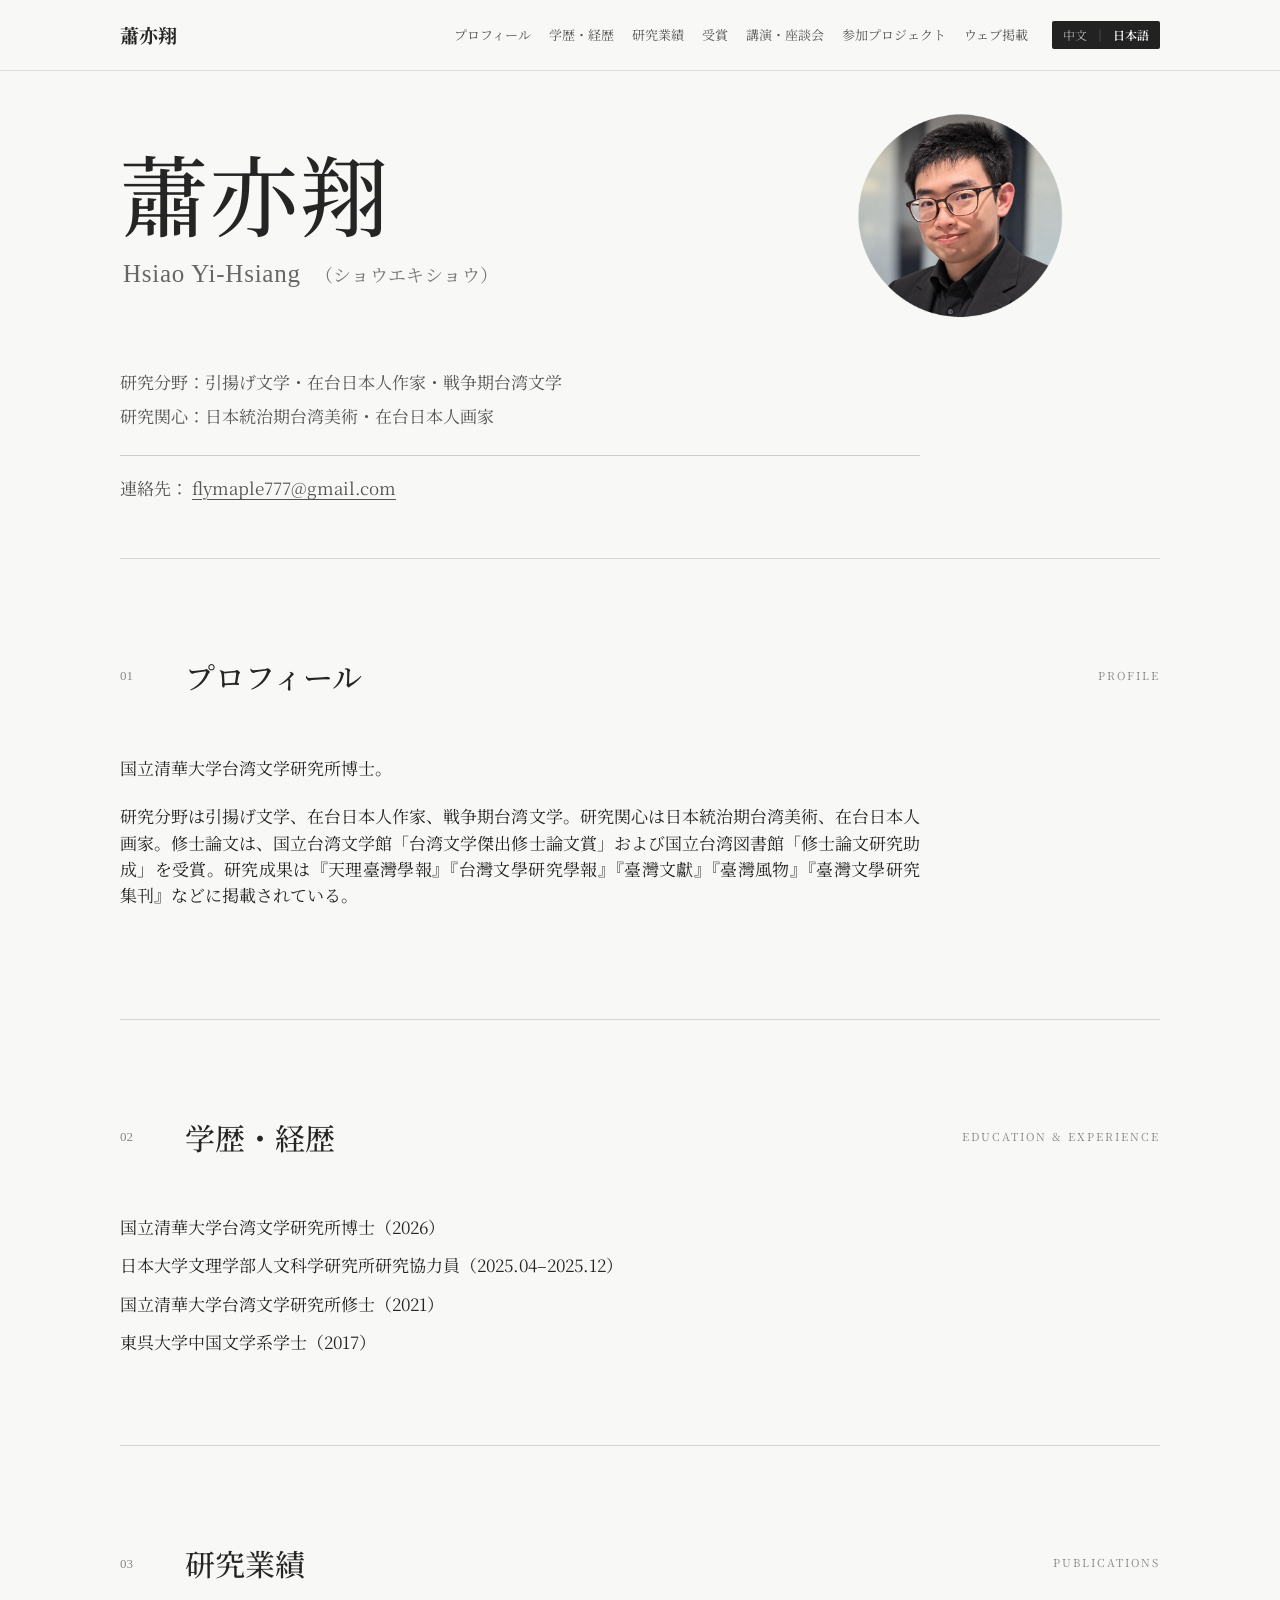
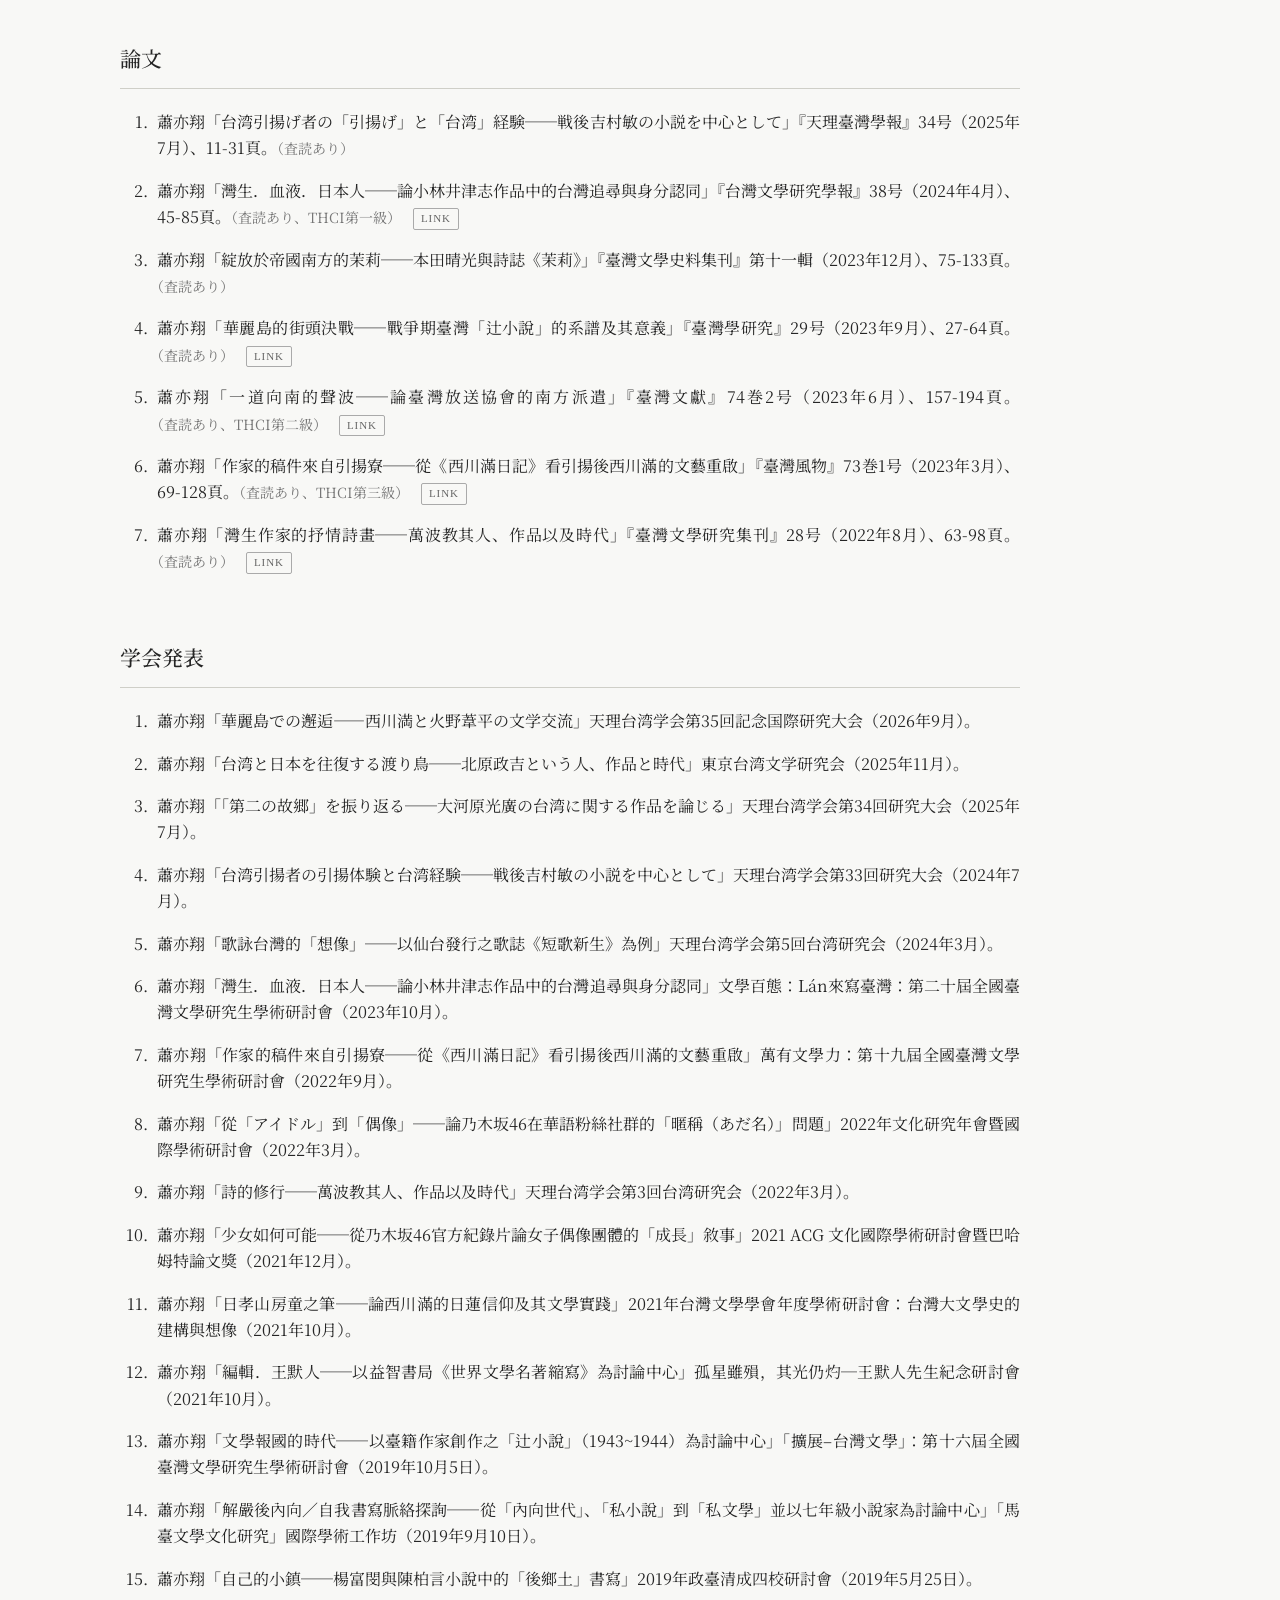
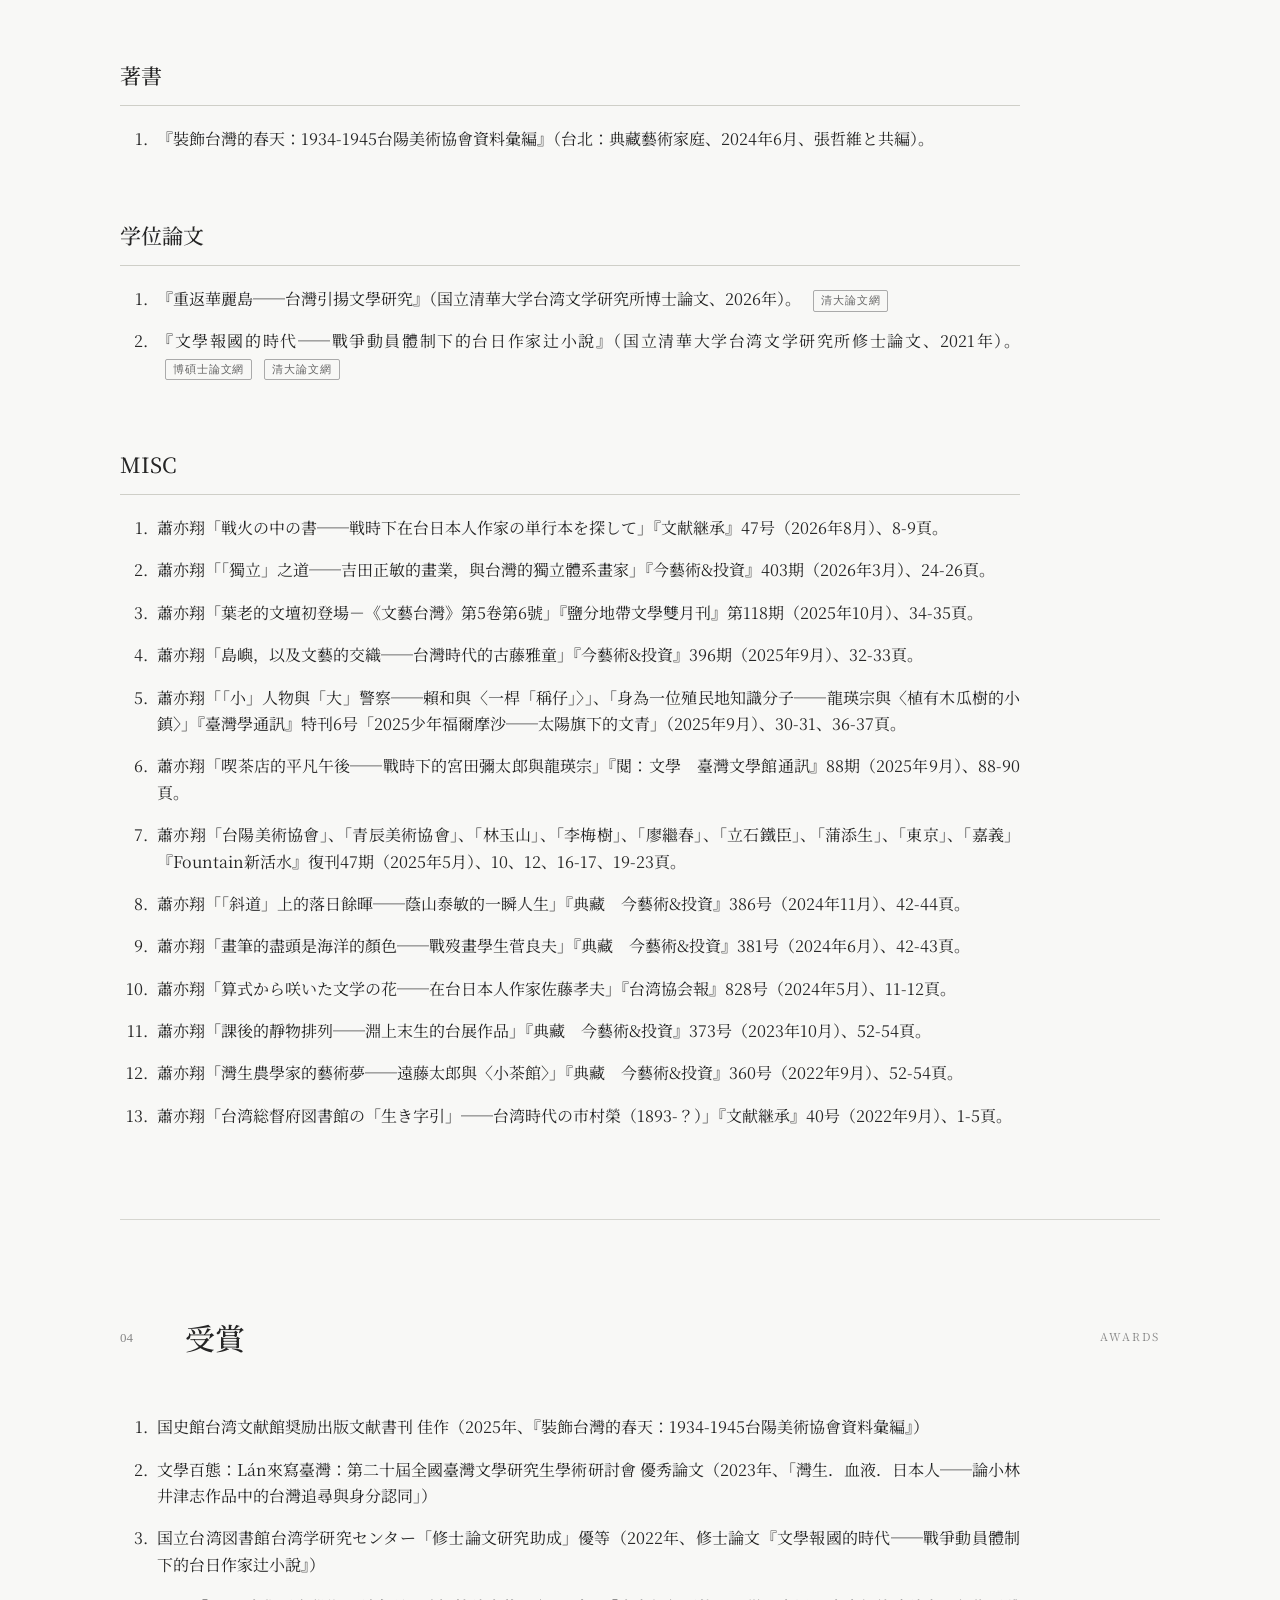
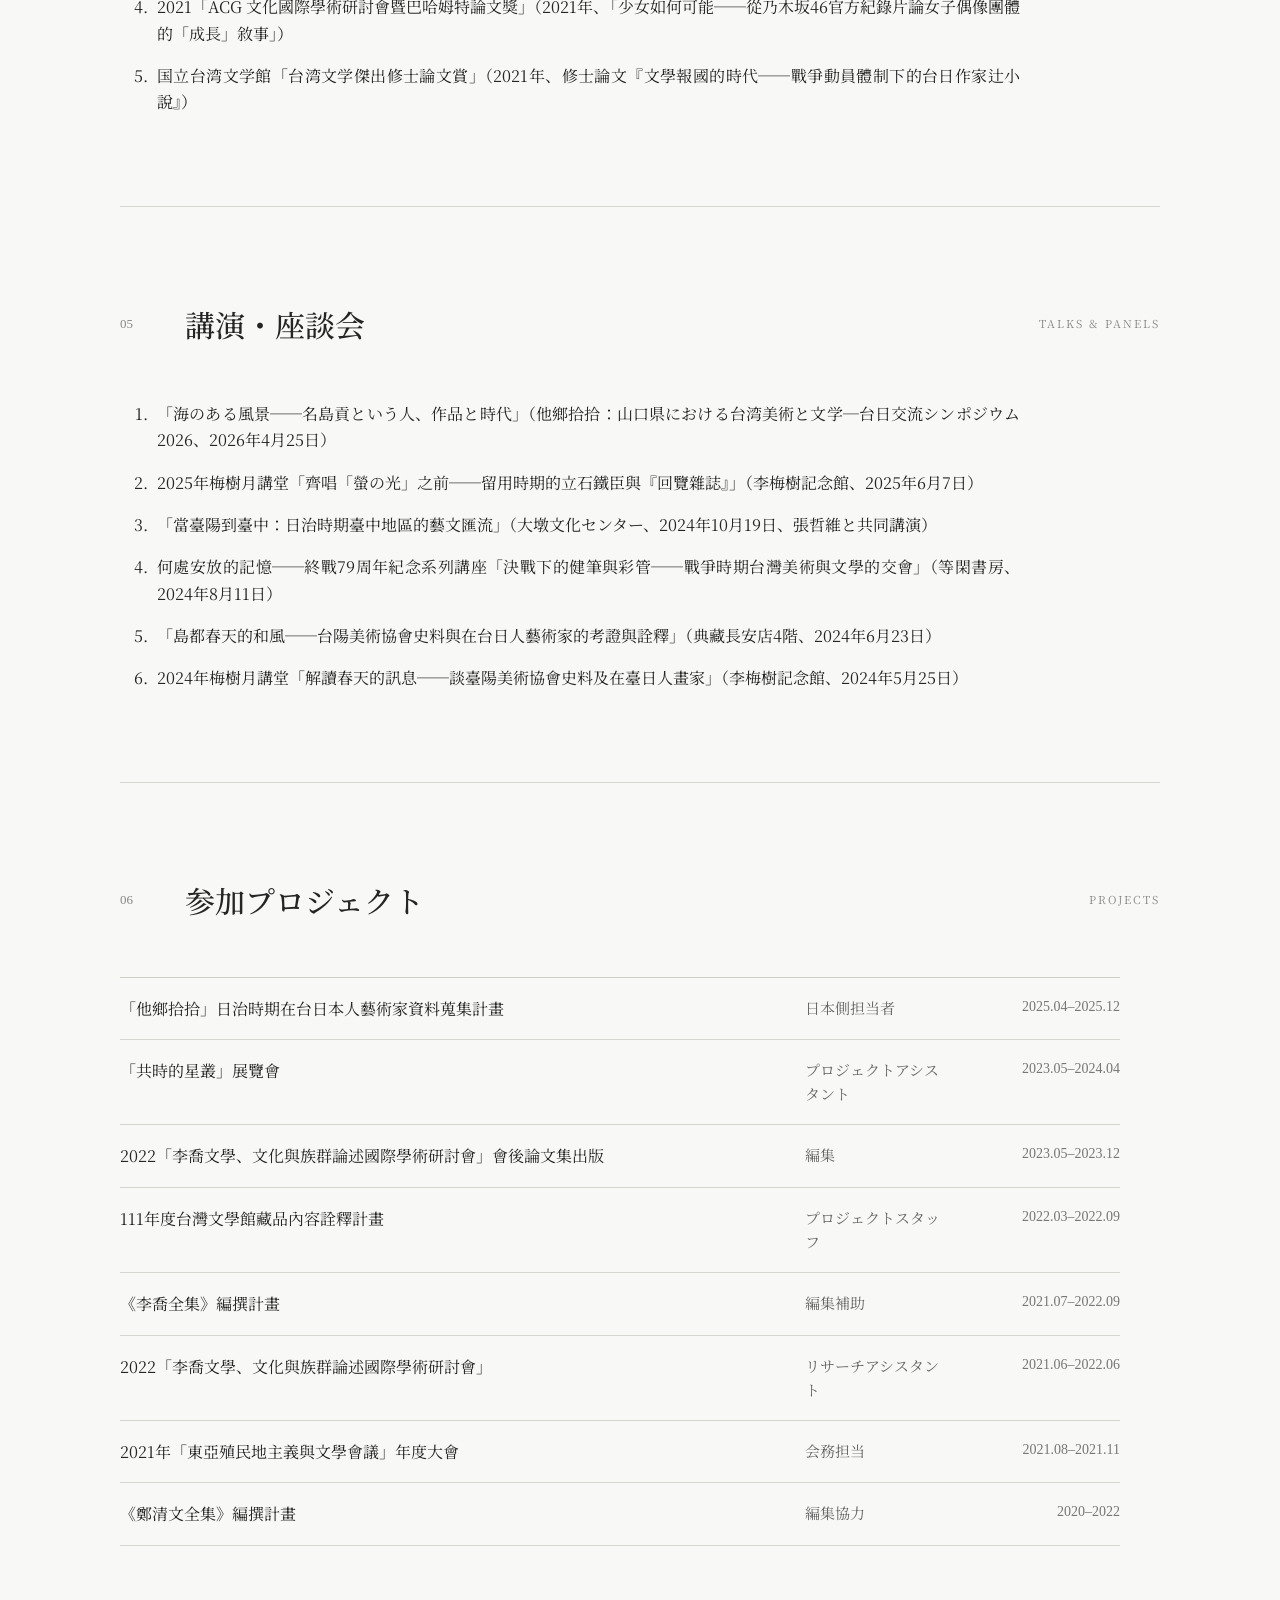
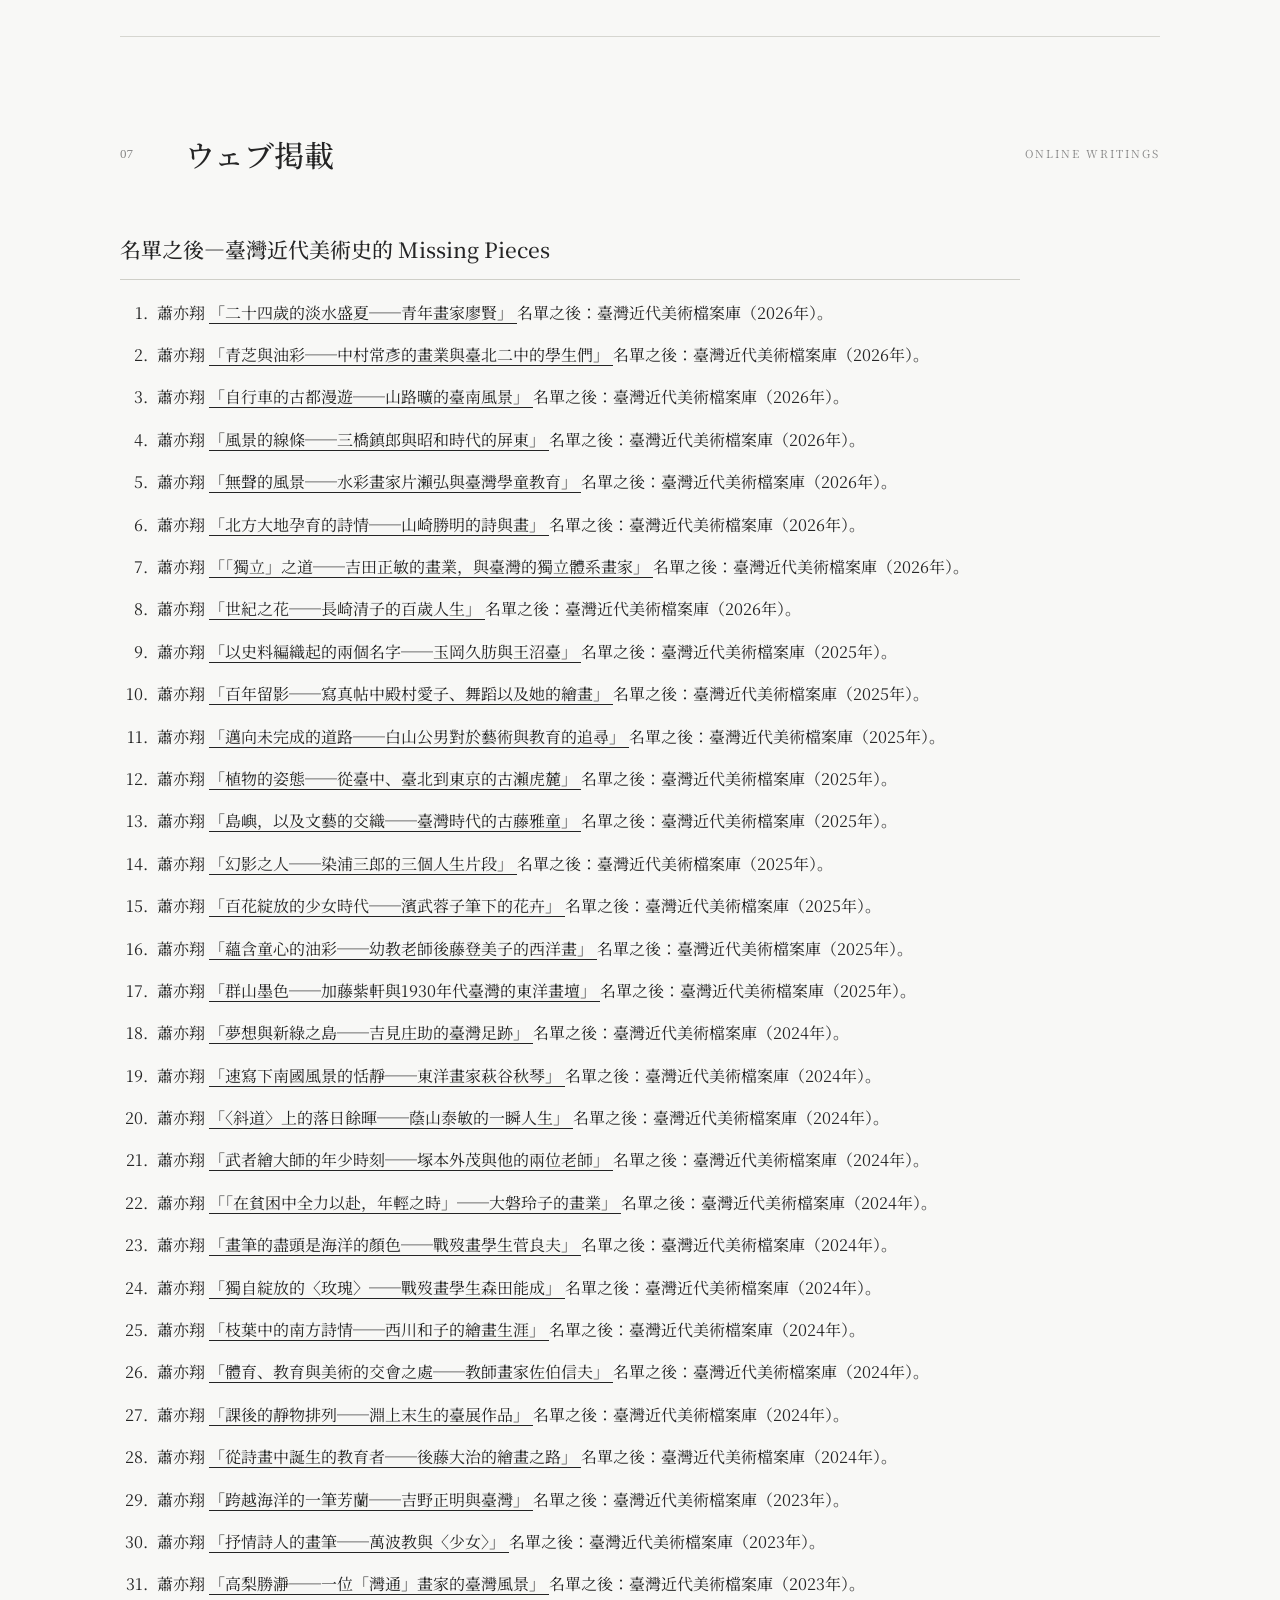
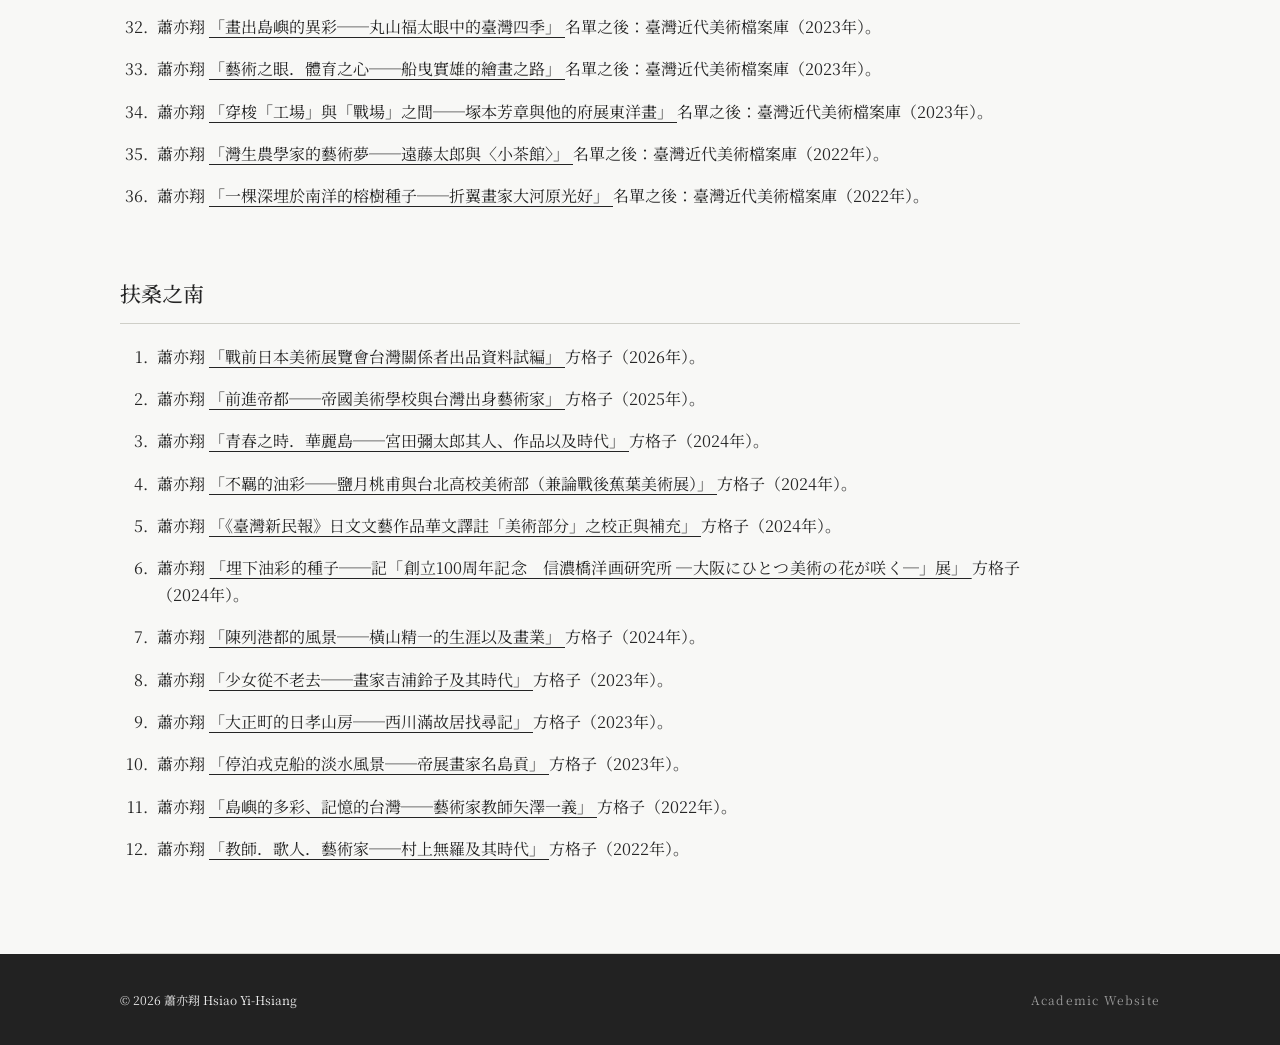
==== ja/index.html @ d65e8687 "Update index.html" ====
<!DOCTYPE html>
<html lang="ja">

<head>
    <meta charset="UTF-8">

    <meta name="viewport"
          content="width=device-width, initial-scale=1.0">

    <title>蕭亦翔 Hsiao Yi-Hsiang｜個人学術ウェブサイト</title>

    <meta name="description"
          content="蕭亦翔（Hsiao Yi-Hsiang）の個人学術ウェブサイト。研究分野は引揚げ文学、在台日本人作家、戦争期台湾文学。研究関心は日本統治期台湾美術、在台日本人画家。">

    <link rel="canonical"
          href="https://hsiaoyihsiang.github.io/ja/">

    <link rel="alternate"
          hreflang="zh-Hant"
          href="https://hsiaoyihsiang.github.io/">

    <link rel="alternate"
          hreflang="ja"
          href="https://hsiaoyihsiang.github.io/ja/">

    <link rel="alternate"
          hreflang="x-default"
          href="https://hsiaoyihsiang.github.io/">

    <link rel="preconnect"
          href="https://fonts.googleapis.com">

    <link rel="preconnect"
          href="https://fonts.gstatic.com"
          crossorigin>

    <link href="https://fonts.googleapis.com/css2?family=Noto+Serif+JP:wght@400;500;600&amp;family=Noto+Serif+TC:wght@400;500;600&amp;display=swap"
          rel="stylesheet">

    <link rel="stylesheet"
          href="../style.css">
</head>


<body>

    <!-- =========================
         ヘッダー
    ========================== -->

    <header class="site-header">

        <div class="header-inner">

            <div class="site-title">
                <a href="#top">蕭亦翔</a>
            </div>


            <div class="header-actions">

                <nav class="navigation">
                    <a href="#about">プロフィール</a>
                    <a href="#education">学歴・経歴</a>
                    <a href="#publications">研究業績</a>
                    <a href="#awards">受賞</a>
                    <a href="#talks">講演・座談会</a>
                    <a href="#projects">参加プロジェクト</a>
                    <a href="#online">ウェブ掲載</a>
                </nav>


                <div class="language-switch"
                     aria-label="言語選択">

                    <a class="language-link"
                       href="/"
                       lang="zh-Hant"
                       hreflang="zh-Hant">
                        中文
                    </a>

                    <span class="language-separator">｜</span>

                    <a class="language-link active"
                       href="/ja/"
                       lang="ja"
                       hreflang="ja"
                       aria-current="page">
                        日本語
                    </a>

                </div>

            </div>

        </div>

    </header>


    <!-- =========================
         メイン
    ========================== -->

    <main id="top">


        <!-- =========================
             トップ
        ========================== -->

        <section class="hero">

            <div class="hero-top">

                <div class="hero-name">

                    <h1>蕭亦翔</h1>

                    <p class="hero-name-en">
                        Hsiao Yi-Hsiang
                        <span class="hero-name-kana">
                            （ショウエキショウ）
                        </span>
                    </p>

                </div>

                <img class="hero-photo"
                     src="../profile.png"
                     alt="蕭亦翔"
                     width="220"
                     height="220"
                     loading="eager"
                     fetchpriority="high">

            </div>


            <p class="hero-description">
                研究分野：引揚げ文学・在台日本人作家・戦争期台湾文学
            </p>

            <p class="hero-interest">
                研究関心：日本統治期台湾美術・在台日本人画家
            </p>

            <div class="hero-divider"></div>

            <p class="hero-contact">
                連絡先：
                <a class="text-link"
                   href="mailto:flymaple777@gmail.com">
                    flymaple777@gmail.com
                </a>
            </p>

        </section>


        <!-- =========================
             01 プロフィール
        ========================== -->

        <section id="about" class="section">

            <div class="section-title">

                <span class="section-number">01</span>

                <h2>プロフィール</h2>

                <span class="section-en">PROFILE</span>

            </div>


            <div class="section-content about-content">

                <p>
                    国立清華大学台湾文学研究所博士。
                </p>

                <p class="about-text">
                    研究分野は引揚げ文学、在台日本人作家、戦争期台湾文学。研究関心は日本統治期台湾美術、在台日本人画家。修士論文は、国立台湾文学館「台湾文学傑出修士論文賞」および国立台湾図書館「修士論文研究助成」を受賞。研究成果は『天理臺灣學報』『台灣文學研究學報』『臺灣文獻』『臺灣風物』『臺灣文學研究集刊』などに掲載されている。
                </p>

            </div>

        </section>


        <!-- =========================
             02 学歴・経歴
        ========================== -->

        <section id="education" class="section">

            <div class="section-title">

                <span class="section-number">02</span>

                <h2>学歴・経歴</h2>

                <span class="section-en">EDUCATION &amp; EXPERIENCE</span>

            </div>


            <div class="education-list">

                <p>
                    国立清華大学台湾文学研究所博士（2026）
                </p>

                <p>
                    日本大学文理学部人文科学研究所研究協力員（2025.04–2025.12）
                </p>

                <p>
                    国立清華大学台湾文学研究所修士（2021）
                </p>

                <p>
                    東呉大学中国文学系学士（2017）
                </p>

            </div>

        </section>


        <!-- =========================
             03 研究業績
        ========================== -->

        <section id="publications" class="section">

            <div class="section-title">

                <span class="section-number">03</span>

                <h2>研究業績</h2>

                <span class="section-en">PUBLICATIONS</span>

            </div>


            <!-- =========================
                 論文
            ========================== -->

            <div class="publication-category">

                <h3>論文</h3>

                <ol class="publication-list">

                    <li>
                        蕭亦翔「台湾引揚げ者の「引揚げ」と「台湾」経験──戦後吉村敏の小説を中心として」『天理臺灣學報』34号（2025年7月）、11-31頁。<span class="note">（査読あり）</span>
                    </li>

                    <li>
                        蕭亦翔「灣生．血液．日本人──論小林井津志作品中的台灣追尋與身分認同」『台灣文學研究學報』38号（2024年4月）、45-85頁。<span class="note">（査読あり、THCI第一級）</span>
                        <a class="paper-link"
                           href="https://db.nmtl.gov.tw/site6/journal?vol=38"
                           target="_blank"
                           rel="noopener noreferrer">
                            LINK
                        </a>
                    </li>

                    <li>
                        蕭亦翔「綻放於帝國南方的茉莉──本田晴光與詩誌《茉莉》」『臺灣文學史料集刊』第十一輯（2023年12月）、75-133頁。<span class="note">（査読あり）</span>
                    </li>

                    <li>
                        蕭亦翔「華麗島的街頭決戰──戰爭期臺灣「辻小說」的系譜及其意義」『臺灣學研究』29号（2023年9月）、27-64頁。<span class="note">（査読あり）</span>
                        <a class="paper-link"
                           href="https://wwwacc.ntl.edu.tw/ct.asp?xItem=88680&amp;ctNode=2218&amp;mp=5"
                           target="_blank"
                           rel="noopener noreferrer">
                            LINK
                        </a>
                    </li>

                    <li>
                        蕭亦翔「一道向南的聲波──論臺灣放送協會的南方派遣」『臺灣文獻』74巻2号（2023年6月）、157-194頁。<span class="note">（査読あり、THCI第二級）</span>
                        <a class="paper-link"
                           href="https://www.th.gov.tw/News_Content/128/4223/"
                           target="_blank"
                           rel="noopener noreferrer">
                            LINK
                        </a>
                    </li>

                    <li>
                        蕭亦翔「作家的稿件來自引揚寮──從《西川滿日記》看引揚後西川滿的文藝重啟」『臺灣風物』73巻1号（2023年3月）、69-128頁。<span class="note">（査読あり、THCI第三級）</span>
                        <a class="paper-link"
                           href="https://folkways.twcenter.org.tw/catalog_detail.jsp?vol=0073&amp;pha=1"
                           target="_blank"
                           rel="noopener noreferrer">
                            LINK
                        </a>
                    </li>

                    <li>
                        蕭亦翔「灣生作家的抒情詩畫──萬波教其人、作品以及時代」『臺灣文學研究集刊』28号（2022年8月）、63-98頁。<span class="note">（査読あり）</span>
                        <a class="paper-link"
                           href="https://gitl.ntu.edu.tw/wp-content/uploads/2023/01/LM28-3%E8%95%AD%E4%BA%A6%E7%BF%94_0105.pdf"
                           target="_blank"
                           rel="noopener noreferrer">
                            LINK
                        </a>
                    </li>

                </ol>

            </div>


            <!-- =========================
                 学会発表
            ========================== -->

            <div class="publication-category">

                <h3>学会発表</h3>

                <ol class="publication-list">

                    <li>
                        蕭亦翔「華麗島での邂逅――西川満と火野葦平の文学交流」天理台湾学会第35回記念国際研究大会（2026年9月）。
                    </li>

                    <li>
                        蕭亦翔「台湾と日本を往復する渡り鳥──北原政吉という人、作品と時代」東京台湾文学研究会（2025年11月）。
                    </li>

                    <li>
                        蕭亦翔「「第二の故郷」を振り返る──大河原光廣の台湾に関する作品を論じる」天理台湾学会第34回研究大会（2025年7月）。
                    </li>

                    <li>
                        蕭亦翔「台湾引揚者の引揚体験と台湾経験──戦後吉村敏の小説を中心として」天理台湾学会第33回研究大会（2024年7月）。
                    </li>

                    <li>
                        蕭亦翔「歌詠台灣的「想像」──以仙台發行之歌誌《短歌新生》為例」天理台湾学会第5回台湾研究会（2024年3月）。
                    </li>

                    <li>
                        蕭亦翔「灣生．血液．日本人──論小林井津志作品中的台灣追尋與身分認同」文學百態：Lán來寫臺灣：第二十屆全國臺灣文學研究生學術研討會（2023年10月）。
                    </li>

                    <li>
                        蕭亦翔「作家的稿件來自引揚寮──從《西川滿日記》看引揚後西川滿的文藝重啟」萬有文學力：第十九屆全國臺灣文學研究生學術研討會（2022年9月）。
                    </li>

                    <li>
                        蕭亦翔「從「アイドル」到「偶像」──論乃木坂46在華語粉絲社群的「暱稱（あだ名）」問題」2022年文化研究年會暨國際學術研討會（2022年3月）。
                    </li>

                    <li>
                        蕭亦翔「詩的修行──萬波教其人、作品以及時代」天理台湾学会第3回台湾研究会（2022年3月）。
                    </li>

                    <li>
                        蕭亦翔「少女如何可能──從乃木坂46官方紀錄片論女子偶像團體的「成長」敘事」2021 ACG 文化國際學術研討會暨巴哈姆特論文獎（2021年12月）。
                    </li>

                    <li>
                        蕭亦翔「日孝山房童之筆──論西川滿的日蓮信仰及其文學實踐」2021年台灣文學學會年度學術研討會：台灣大文學史的建構與想像（2021年10月）。
                    </li>

                    <li>
                        蕭亦翔「編輯．王默人──以益智書局《世界文學名著縮寫》為討論中心」孤星雖殞，其光仍灼─王默人先生紀念研討會（2021年10月）。
                    </li>

                    <li>
                        蕭亦翔「文學報國的時代──以臺籍作家創作之「辻小說」（1943~1944）為討論中心」「擴展–台灣文學」：第十六屆全國臺灣文學研究生學術研討會（2019年10月5日）。
                    </li>

                    <li>
                        蕭亦翔「解嚴後內向／自我書寫脈絡探詢──從「內向世代」、「私小說」到「私文學」並以七年級小說家為討論中心」「馬臺文學文化研究」國際學術工作坊（2019年9月10日）。
                    </li>

                    <li>
                        蕭亦翔「自己的小鎮──楊富閔與陳柏言小說中的「後鄉土」書寫」2019年政臺清成四校研討會（2019年5月25日）。
                    </li>

                </ol>

            </div>


            <!-- =========================
                 著書
            ========================== -->

            <div class="publication-category">

                <h3>著書</h3>

                <ol class="publication-list">

                    <li>
                        『裝飾台灣的春天：1934-1945台陽美術協會資料彙編』（台北：典藏藝術家庭、2024年6月、張哲維と共編）。
                    </li>

                </ol>

            </div>


            <!-- =========================
                 学位論文
            ========================== -->

            <div class="publication-category">

                <h3>学位論文</h3>

                <ol class="publication-list">

                    <li>
                        『重返華麗島──台灣引揚文學研究』（国立清華大学台湾文学研究所博士論文、2026年）。
                        <a class="paper-link"
                           href="https://etd.lib.nthu.edu.tw/detail/90dbc63ce1518f2d5a84627a53587655/?seq=2"
                           target="_blank"
                           rel="noopener noreferrer">
                            清大論文網
                        </a>
                    </li>

                    <li>
                        『文學報國的時代──戰爭動員體制下的台日作家辻小說』（国立清華大学台湾文学研究所修士論文、2021年）。
                        <a class="paper-link"
                           href="https://ndltd.ncl.edu.tw/cgi-bin/gs32/gsweb.cgi/ccd=HOo_bP/record?r1=2&amp;h1=0"
                           target="_blank"
                           rel="noopener noreferrer">
                            博碩士論文網
                        </a>

                        <a class="paper-link"
                           href="https://etd.lib.nthu.edu.tw/detail/a08da430b1efe4113133e40832aeed44/?seq=1"
                           target="_blank"
                           rel="noopener noreferrer">
                            清大論文網
                        </a>
                    </li>

                </ol>

            </div>


            <!-- =========================
                 MISC
            ========================== -->

            <div class="publication-category">

                <h3>MISC</h3>

                <ol class="publication-list">

                    <li>
                        蕭亦翔「戦火の中の書──戦時下在台日本人作家の単行本を探して」『文献継承』47号（2026年8月）、8-9頁。
                    </li>

                    <li>
                        蕭亦翔「「獨立」之道──吉田正敏的畫業，與台灣的獨立體系畫家」『今藝術&amp;投資』403期（2026年3月）、24-26頁。
                    </li>

                    <li>
                        蕭亦翔「葉老的文壇初登場－《文藝台灣》第5卷第6號」『鹽分地帶文學雙月刊』第118期（2025年10月）、34-35頁。
                    </li>

                    <li>
                        蕭亦翔「島嶼，以及文藝的交織──台灣時代的古藤雅童」『今藝術&amp;投資』396期（2025年9月）、32-33頁。
                    </li>

                    <li>
                        蕭亦翔「「小」人物與「大」警察──賴和與〈一桿「稱仔」〉」、「身為一位殖民地知識分子──龍瑛宗與〈植有木瓜樹的小鎮〉」『臺灣學通訊』特刊6号「2025少年福爾摩沙──太陽旗下的文青」（2025年9月）、30-31、36-37頁。
                    </li>

                    <li>
                        蕭亦翔「喫茶店的平凡午後──戰時下的宮田彌太郎與龍瑛宗」『閱：文學　臺灣文學館通訊』88期（2025年9月）、88-90頁。
                    </li>

                    <li>
                        蕭亦翔「台陽美術協會」、「青辰美術協會」、「林玉山」、「李梅樹」、「廖繼春」、「立石鐵臣」、「蒲添生」、「東京」、「嘉義」『Fountain新活水』復刊47期（2025年5月）、10、12、16-17、19-23頁。
                    </li>

                    <li>
                        蕭亦翔「「斜道」上的落日餘暉──蔭山泰敏的一瞬人生」『典藏　今藝術&amp;投資』386号（2024年11月）、42-44頁。
                    </li>

                    <li>
                        蕭亦翔「畫筆的盡頭是海洋的顏色──戰歿畫學生菅良夫」『典藏　今藝術&amp;投資』381号（2024年6月）、42-43頁。
                    </li>

                    <li>
                        蕭亦翔「算式から咲いた文学の花──在台日本人作家佐藤孝夫」『台湾協会報』828号（2024年5月）、11-12頁。
                    </li>

                    <li>
                        蕭亦翔「課後的靜物排列──淵上末生的台展作品」『典藏　今藝術&amp;投資』373号（2023年10月）、52-54頁。
                    </li>

                    <li>
                        蕭亦翔「灣生農學家的藝術夢──遠藤太郎與〈小茶館〉」『典藏　今藝術&amp;投資』360号（2022年9月）、52-54頁。
                    </li>

                    <li>
                        蕭亦翔「台湾総督府図書館の「生き字引」──台湾時代の市村榮（1893-？）」『文献継承』40号（2022年9月）、1-5頁。
                    </li>

                </ol>

            </div>

        </section>


        <!-- =========================
             04 受賞
        ========================== -->

        <section id="awards" class="section">

            <div class="section-title">

                <span class="section-number">04</span>

                <h2>受賞</h2>

                <span class="section-en">AWARDS</span>

            </div>


            <div class="simple-list">

                <ol>

                    <li>
                        国史館台湾文献館奨励出版文献書刊 佳作（2025年、『裝飾台灣的春天：1934-1945台陽美術協會資料彙編』）
                    </li>

                    <li>
                        文學百態：Lán來寫臺灣：第二十屆全國臺灣文學研究生學術研討會 優秀論文（2023年、「灣生．血液．日本人──論小林井津志作品中的台灣追尋與身分認同」）
                    </li>

                    <li>
                        国立台湾図書館台湾学研究センター「修士論文研究助成」優等（2022年、修士論文『文學報國的時代──戰爭動員體制下的台日作家辻小說』）
                    </li>

                    <li>
                        2021「ACG 文化國際學術研討會暨巴哈姆特論文獎」（2021年、「少女如何可能──從乃木坂46官方紀錄片論女子偶像團體的「成長」敘事」）
                    </li>

                    <li>
                        国立台湾文学館「台湾文学傑出修士論文賞」（2021年、修士論文『文學報國的時代──戰爭動員體制下的台日作家辻小說』）
                    </li>

                </ol>

            </div>

        </section>


        <!-- =========================
             05 講演・座談会
        ========================== -->

        <section id="talks" class="section">

            <div class="section-title">

                <span class="section-number">05</span>

                <h2>講演・座談会</h2>

                <span class="section-en">TALKS &amp; PANELS</span>

            </div>


            <div class="talk-list">

                <ol>

                    <li>
                        「海のある風景──名島貢という人、作品と時代」（他鄉拾拾：山口県における台湾美術と文学─台日交流シンポジウム2026、2026年4月25日）
                    </li>

                    <li>
                        2025年梅樹月講堂「齊唱「螢の光」之前──留用時期的立石鐵臣與『回覽雜誌』」（李梅樹記念館、2025年6月7日）
                    </li>

                    <li>
                        「當臺陽到臺中：日治時期臺中地區的藝文匯流」（大墩文化センター、2024年10月19日、張哲維と共同講演）
                    </li>

                    <li>
                        何處安放的記憶──終戰79周年紀念系列講座「決戰下的健筆與彩管──戰爭時期台灣美術與文學的交會」（等閑書房、2024年8月11日）
                    </li>

                    <li>
                        「島都春天的和風──台陽美術協會史料與在台日人藝術家的考證與詮釋」（典藏長安店4階、2024年6月23日）
                    </li>

                    <li>
                        2024年梅樹月講堂「解讀春天的訊息──談臺陽美術協會史料及在臺日人畫家」（李梅樹記念館、2024年5月25日）
                    </li>

                </ol>

            </div>

        </section>


        <!-- =========================
             06 参加プロジェクト
        ========================== -->

        <section id="projects" class="section">

            <div class="section-title">

                <span class="section-number">06</span>

                <h2>参加プロジェクト</h2>

                <span class="section-en">PROJECTS</span>

            </div>


            <div class="project-list">

                <div class="project-item">

                    <div class="project-name">
                        「他鄉拾拾」日治時期在台日本人藝術家資料蒐集計畫
                    </div>

                    <div class="project-role">
                        日本側担当者
                    </div>

                    <div class="project-date">
                        2025.04–2025.12
                    </div>

                </div>


                <div class="project-item">

                    <div class="project-name">
                        「共時的星叢」展覽會
                    </div>

                    <div class="project-role">
                        プロジェクトアシスタント
                    </div>

                    <div class="project-date">
                        2023.05–2024.04
                    </div>

                </div>


                <div class="project-item">

                    <div class="project-name">
                        2022「李喬文學、文化與族群論述國際學術研討會」會後論文集出版
                    </div>

                    <div class="project-role">
                        編集
                    </div>

                    <div class="project-date">
                        2023.05–2023.12
                    </div>

                </div>


                <div class="project-item">

                    <div class="project-name">
                        111年度台灣文學館藏品內容詮釋計畫
                    </div>

                    <div class="project-role">
                        プロジェクトスタッフ
                    </div>

                    <div class="project-date">
                        2022.03–2022.09
                    </div>

                </div>


                <div class="project-item">

                    <div class="project-name">
                        《李喬全集》編撰計畫
                    </div>

                    <div class="project-role">
                        編集補助
                    </div>

                    <div class="project-date">
                        2021.07–2022.09
                    </div>

                </div>


                <div class="project-item">

                    <div class="project-name">
                        2022「李喬文學、文化與族群論述國際學術研討會」
                    </div>

                    <div class="project-role">
                        リサーチアシスタント
                    </div>

                    <div class="project-date">
                        2021.06–2022.06
                    </div>

                </div>


                <div class="project-item">

                    <div class="project-name">
                        2021年「東亞殖民地主義與文學會議」年度大會
                    </div>

                    <div class="project-role">
                        会務担当
                    </div>

                    <div class="project-date">
                        2021.08–2021.11
                    </div>

                </div>


                <div class="project-item">

                    <div class="project-name">
                        《鄭清文全集》編撰計畫
                    </div>

                    <div class="project-role">
                        編集協力
                    </div>

                    <div class="project-date">
                        2020–2022
                    </div>

                </div>

            </div>

        </section>


        <!-- =========================
             07 ウェブ掲載
        ========================== -->

        <section id="online" class="section">

            <div class="section-title">

                <span class="section-number">07</span>

                <h2>ウェブ掲載</h2>

                <span class="section-en">ONLINE WRITINGS</span>

            </div>


            <!-- 名單之後 -->

            <div class="publication-category">

                <h3>名單之後—臺灣近代美術史的 Missing Pieces</h3>

                <ol class="publication-list">

                    <li>
                        蕭亦翔
                        <a class="text-link"
                           href="https://taifuten.com/story/【名單之後】二十四歲的淡水盛夏──青年畫家廖/"
                           target="_blank"
                           rel="noopener noreferrer">
                            「二十四歲的淡水盛夏──青年畫家廖賢」
                        </a>
                        名單之後：臺灣近代美術檔案庫（2026年）。
                    </li>

                    <li>
                        蕭亦翔
                        <a class="text-link"
                           href="https://taifuten.com/story/【名單之後】青芝與油彩──中村常彥的畫業與臺/"
                           target="_blank"
                           rel="noopener noreferrer">
                            「青芝與油彩──中村常彥的畫業與臺北二中的學生們」
                        </a>
                        名單之後：臺灣近代美術檔案庫（2026年）。
                    </li>

                    <li>
                        蕭亦翔
                        <a class="text-link"
                           href="https://taifuten.com/story/【名單之後】自行車的古都漫遊──山路曠的臺南/"
                           target="_blank"
                           rel="noopener noreferrer">
                            「自行車的古都漫遊──山路曠的臺南風景」
                        </a>
                        名單之後：臺灣近代美術檔案庫（2026年）。
                    </li>

                    <li>
                        蕭亦翔
                        <a class="text-link"
                           href="https://taifuten.com/story/【名單之後】風景的線條──三橋鎮郎與昭和時代/"
                           target="_blank"
                           rel="noopener noreferrer">
                            「風景的線條──三橋鎮郎與昭和時代的屏東」
                        </a>
                        名單之後：臺灣近代美術檔案庫（2026年）。
                    </li>

                    <li>
                        蕭亦翔
                        <a class="text-link"
                           href="https://taifuten.com/story/【名單之後】無聲的風景──水彩畫家片瀨弘與臺/"
                           target="_blank"
                           rel="noopener noreferrer">
                            「無聲的風景──水彩畫家片瀨弘與臺灣學童教育」
                        </a>
                        名單之後：臺灣近代美術檔案庫（2026年）。
                    </li>

                    <li>
                        蕭亦翔
                        <a class="text-link"
                           href="https://taifuten.com/story/【名單之後】北方大地孕育的詩情──山崎勝明的/"
                           target="_blank"
                           rel="noopener noreferrer">
                            「北方大地孕育的詩情──山崎勝明的詩與畫」
                        </a>
                        名單之後：臺灣近代美術檔案庫（2026年）。
                    </li>

                    <li>
                        蕭亦翔
                        <a class="text-link"
                           href="https://taifuten.com/story/【名單之後】「獨立」之道──吉田正敏的畫業，/"
                           target="_blank"
                           rel="noopener noreferrer">
                            「「獨立」之道──吉田正敏的畫業，與臺灣的獨立體系畫家」
                        </a>
                        名單之後：臺灣近代美術檔案庫（2026年）。
                    </li>

                    <li>
                        蕭亦翔
                        <a class="text-link"
                           href="https://taifuten.com/story/【名單之後】世紀之花──長崎清子的百歲人生/"
                           target="_blank"
                           rel="noopener noreferrer">
                            「世紀之花──長崎清子的百歲人生」
                        </a>
                        名單之後：臺灣近代美術檔案庫（2026年）。
                    </li>

                    <li>
                        蕭亦翔
                        <a class="text-link"
                           href="https://taifuten.com/story/【名單之後】以史料編織起的兩個名字──玉岡久/"
                           target="_blank"
                           rel="noopener noreferrer">
                            「以史料編織起的兩個名字──玉岡久肪與王沼臺」
                        </a>
                        名單之後：臺灣近代美術檔案庫（2025年）。
                    </li>

                    <li>
                        蕭亦翔
                        <a class="text-link"
                           href="https://taifuten.com/story/【名單之後】百年留影──寫真帖中的殿村愛子、/"
                           target="_blank"
                           rel="noopener noreferrer">
                            「百年留影──寫真帖中殿村愛子、舞蹈以及她的繪畫」
                        </a>
                        名單之後：臺灣近代美術檔案庫（2025年）。
                    </li>

                    <li>
                        蕭亦翔
                        <a class="text-link"
                           href="https://taifuten.com/story/【名單之後】邁向未完成的道路──白山公男對於/"
                           target="_blank"
                           rel="noopener noreferrer">
                            「邁向未完成的道路──白山公男對於藝術與教育的追尋」
                        </a>
                        名單之後：臺灣近代美術檔案庫（2025年）。
                    </li>

                    <li>
                        蕭亦翔
                        <a class="text-link"
                           href="https://taifuten.com/story/【名單之後】植物的姿態──從臺中、臺北到東京/"
                           target="_blank"
                           rel="noopener noreferrer">
                            「植物的姿態──從臺中、臺北到東京的古瀨虎麓」
                        </a>
                        名單之後：臺灣近代美術檔案庫（2025年）。
                    </li>

                    <li>
                        蕭亦翔
                        <a class="text-link"
                           href="https://taifuten.com/story/【名單之後】島嶼，以及文藝的交織──臺灣時代/"
                           target="_blank"
                           rel="noopener noreferrer">
                            「島嶼，以及文藝的交織──臺灣時代的古藤雅童」
                        </a>
                        名單之後：臺灣近代美術檔案庫（2025年）。
                    </li>

                    <li>
                        蕭亦翔
                        <a class="text-link"
                           href="https://taifuten.com/story/【名單之後】幻影之人──染浦三郎的三個人生片/"
                           target="_blank"
                           rel="noopener noreferrer">
                            「幻影之人──染浦三郎的三個人生片段」
                        </a>
                        名單之後：臺灣近代美術檔案庫（2025年）。
                    </li>

                    <li>
                        蕭亦翔
                        <a class="text-link"
                           href="https://taifuten.com/story/【名單之後】百花綻放的少女時代──濱武蓉子筆/"
                           target="_blank"
                           rel="noopener noreferrer">
                            「百花綻放的少女時代──濱武蓉子筆下的花卉」
                        </a>
                        名單之後：臺灣近代美術檔案庫（2025年）。
                    </li>

                    <li>
                        蕭亦翔
                        <a class="text-link"
                           href="https://taifuten.com/story/【名單之後】蘊含童心的油彩──幼教老師後藤登/"
                           target="_blank"
                           rel="noopener noreferrer">
                            「蘊含童心的油彩──幼教老師後藤登美子的西洋畫」
                        </a>
                        名單之後：臺灣近代美術檔案庫（2025年）。
                    </li>

                    <li>
                        蕭亦翔
                        <a class="text-link"
                           href="https://taifuten.com/story/【名單之後】群山墨色──加藤紫軒與1930年代臺灣/"
                           target="_blank"
                           rel="noopener noreferrer">
                            「群山墨色──加藤紫軒與1930年代臺灣的東洋畫壇」
                        </a>
                        名單之後：臺灣近代美術檔案庫（2025年）。
                    </li>

                    <li>
                        蕭亦翔
                        <a class="text-link"
                           href="https://taifuten.com/story/【名單之後】夢想與新綠之島──吉見庄助的臺灣/"
                           target="_blank"
                           rel="noopener noreferrer">
                            「夢想與新綠之島──吉見庄助的臺灣足跡」
                        </a>
                        名單之後：臺灣近代美術檔案庫（2024年）。
                    </li>

                    <li>
                        蕭亦翔
                        <a class="text-link"
                           href="https://taifuten.com/story/【名單之後】速寫下南國風景的恬靜──東洋畫家/"
                           target="_blank"
                           rel="noopener noreferrer">
                            「速寫下南國風景的恬靜──東洋畫家萩谷秋琴」
                        </a>
                        名單之後：臺灣近代美術檔案庫（2024年）。
                    </li>

                    <li>
                        蕭亦翔
                        <a class="text-link"
                           href="https://taifuten.com/story/【名單之後】〈斜道〉上的落日餘暉──蔭山泰敏/"
                           target="_blank"
                           rel="noopener noreferrer">
                            「〈斜道〉上的落日餘暉──蔭山泰敏的一瞬人生」
                        </a>
                        名單之後：臺灣近代美術檔案庫（2024年）。
                    </li>

                    <li>
                        蕭亦翔
                        <a class="text-link"
                           href="https://taifuten.com/story/【名單之後】武者繪大師的年少時刻──塚本外茂/"
                           target="_blank"
                           rel="noopener noreferrer">
                            「武者繪大師的年少時刻──塚本外茂與他的兩位老師」
                        </a>
                        名單之後：臺灣近代美術檔案庫（2024年）。
                    </li>

                    <li>
                        蕭亦翔
                        <a class="text-link"
                           href="https://taifuten.com/story/【名單之後】「在貧困中全力以赴，年輕之時」─/"
                           target="_blank"
                           rel="noopener noreferrer">
                            「「在貧困中全力以赴，年輕之時」──大磐玲子的畫業」
                        </a>
                        名單之後：臺灣近代美術檔案庫（2024年）。
                    </li>

                    <li>
                        蕭亦翔
                        <a class="text-link"
                           href="https://taifuten.com/story/【名單之後】畫筆的盡頭是海洋的顏色──戰歿畫/"
                           target="_blank"
                           rel="noopener noreferrer">
                            「畫筆的盡頭是海洋的顏色──戰歿畫學生菅良夫」
                        </a>
                        名單之後：臺灣近代美術檔案庫（2024年）。
                    </li>

                    <li>
                        蕭亦翔
                        <a class="text-link"
                           href="https://taifuten.com/story/%E3%80%90%E5%90%8D%E5%96%AE%E4%B9%8B%E5%BE%8C%E3%80%91%E7%8D%A8%E8%87%AA%E7%B6%BB%E6%94%BE%E7%9A%84%E3%80%88%E7%8E%AB%E7%91%B0%E3%80%89%E2%94%80%E2%94%80%E6%88%B0%E6%AD%BF%E7%95%AB%E5%AD%B8%E7%94%9F/"
                           target="_blank"
                           rel="noopener noreferrer">
                            「獨自綻放的〈玫瑰〉──戰歿畫學生森田能成」
                        </a>
                        名單之後：臺灣近代美術檔案庫（2024年）。
                    </li>

                    <li>
                        蕭亦翔
                        <a class="text-link"
                           href="https://taifuten.com/story/【名單之後】枝葉中的南方詩情──西川和子的繪/"
                           target="_blank"
                           rel="noopener noreferrer">
                            「枝葉中的南方詩情──西川和子的繪畫生涯」
                        </a>
                        名單之後：臺灣近代美術檔案庫（2024年）。
                    </li>

                    <li>
                        蕭亦翔
                        <a class="text-link"
                           href="https://taifuten.com/story/【名單之後】體育、教育與美術的交會之處──教/"
                           target="_blank"
                           rel="noopener noreferrer">
                            「體育、教育與美術的交會之處──教師畫家佐伯信夫」
                        </a>
                        名單之後：臺灣近代美術檔案庫（2024年）。
                    </li>

                    <li>
                        蕭亦翔
                        <a class="text-link"
                           href="https://taifuten.com/story/【名單之後】課後的靜物排列──淵上末生的臺展"
                           target="_blank"
                           rel="noopener noreferrer">
                            「課後的靜物排列──淵上末生的臺展作品」
                        </a>
                        名單之後：臺灣近代美術檔案庫（2024年）。
                    </li>

                    <li>
                        蕭亦翔
                        <a class="text-link"
                           href="https://taifuten.com/story/【名單之後】從詩畫中誕生的教育者──後藤大治"
                           target="_blank"
                           rel="noopener noreferrer">
                            「從詩畫中誕生的教育者──後藤大治的繪畫之路」
                        </a>
                        名單之後：臺灣近代美術檔案庫（2024年）。
                    </li>

                    <li>
                        蕭亦翔
                        <a class="text-link"
                           href="https://taifuten.com/story/【名單之後】跨越海洋的一筆芳蘭──吉野正明與/"
                           target="_blank"
                           rel="noopener noreferrer">
                            「跨越海洋的一筆芳蘭──吉野正明與臺灣」
                        </a>
                        名單之後：臺灣近代美術檔案庫（2023年）。
                    </li>

                    <li>
                        蕭亦翔
                        <a class="text-link"
                           href="https://taifuten.com/story/%E3%80%90%E5%90%8D%E5%96%AE%E4%B9%8B%E5%BE%8C%E3%80%91%E6%8A%92%E6%83%85%E8%A9%A9%E4%BA%BA%E7%9A%84%E7%95%AB%E7%AD%86%E2%94%80%E2%94%80%E8%90%AC%E6%B3%A2%E6%95%99%E8%88%87%E3%80%88%E5%B0%91%E5%A5%B3/"
                           target="_blank"
                           rel="noopener noreferrer">
                            「抒情詩人的畫筆──萬波教與〈少女〉」
                        </a>
                        名單之後：臺灣近代美術檔案庫（2023年）。
                    </li>

                    <li>
                        蕭亦翔
                        <a class="text-link"
                           href="https://taifuten.com/story/【名單之後】高梨勝瀞──一位「灣通」畫家的臺/"
                           target="_blank"
                           rel="noopener noreferrer">
                            「高梨勝瀞──一位「灣通」畫家的臺灣風景」
                        </a>
                        名單之後：臺灣近代美術檔案庫（2023年）。
                    </li>

                    <li>
                        蕭亦翔
                        <a class="text-link"
                           href="https://taifuten.com/story/【名單之後】畫出島嶼的異彩──丸山福太眼中的/"
                           target="_blank"
                           rel="noopener noreferrer">
                            「畫出島嶼的異彩──丸山福太眼中的臺灣四季」
                        </a>
                        名單之後：臺灣近代美術檔案庫（2023年）。
                    </li>

                    <li>
                        蕭亦翔
                        <a class="text-link"
                           href="https://taifuten.com/story/【名單之後】藝術之眼．體育之心──船曳實雄的/"
                           target="_blank"
                           rel="noopener noreferrer">
                            「藝術之眼．體育之心──船曳實雄的繪畫之路」
                        </a>
                        名單之後：臺灣近代美術檔案庫（2023年）。
                    </li>

                    <li>
                        蕭亦翔
                        <a class="text-link"
                           href="https://taifuten.com/story/【名單之後】穿梭「工場」與「戰場」的畫家──/"
                           target="_blank"
                           rel="noopener noreferrer">
                            「穿梭「工場」與「戰場」之間──塚本芳章與他的府展東洋畫」
                        </a>
                        名單之後：臺灣近代美術檔案庫（2023年）。
                    </li>

                    <li>
                        蕭亦翔
                        <a class="text-link"
                           href="https://taifuten.com/story/【名單之後】灣生農學家的藝術夢──遠藤太郎與/"
                           target="_blank"
                           rel="noopener noreferrer">
                            「灣生農學家的藝術夢──遠藤太郎與〈小茶館〉」
                        </a>
                        名單之後：臺灣近代美術檔案庫（2022年）。
                    </li>

                    <li>
                        蕭亦翔
                        <a class="text-link"
                           href="https://taifuten.com/story/【名單之後】一棵深埋於南洋的榕樹種子──折翼/"
                           target="_blank"
                           rel="noopener noreferrer">
                            「一棵深埋於南洋的榕樹種子──折翼畫家大河原光好」
                        </a>
                        名單之後：臺灣近代美術檔案庫（2022年）。
                    </li>

                </ol>

            </div>


            <!-- 扶桑之南 -->

            <div class="publication-category">

                <h3>扶桑之南</h3>

                <ol class="publication-list">

                    <li>
                        蕭亦翔
                        <a class="text-link"
                           href="https://vocus.cc/article/6a8cdfc2fd89780001faaa9"
                           target="_blank"
                           rel="noopener noreferrer">
                            「戰前日本美術展覽會台灣關係者出品資料試編」
                        </a>
                        方格子（2026年）。
                    </li>

                    <li>
                        蕭亦翔
                        <a class="text-link"
                           href="https://vocus.cc/article/688ec2b9fd89780001d5174f"
                           target="_blank"
                           rel="noopener noreferrer">
                            「前進帝都──帝國美術學校與台灣出身藝術家」
                        </a>
                        方格子（2025年）。
                    </li>

                    <li>
                        蕭亦翔
                        <a class="text-link"
                           href="https://vocus.cc/article/6757b21dfd89780001aee67c"
                           target="_blank"
                           rel="noopener noreferrer">
                            「青春之時．華麗島──宮田彌太郎其人、作品以及時代」
                        </a>
                        方格子（2024年）。
                    </li>

                    <li>
                        蕭亦翔
                        <a class="text-link"
                           href="https://vocus.cc/article/673c4eccfd89780001e3a441"
                           target="_blank"
                           rel="noopener noreferrer">
                            「不羈的油彩──鹽月桃甫與台北高校美術部（兼論戰後蕉葉美術展）」
                        </a>
                        方格子（2024年）。
                    </li>

                    <li>
                        蕭亦翔
                        <a class="text-link"
                           href="https://vocus.cc/article/66daf3e4fd8978000139825e"
                           target="_blank"
                           rel="noopener noreferrer">
                            「《臺灣新民報》日文文藝作品華文譯註「美術部分」之校正與補充」
                        </a>
                        方格子（2024年）。
                    </li>

                    <li>
                        蕭亦翔
                        <a class="text-link"
                           href="https://vocus.cc/article/66b1ba72fd89780001a0428d"
                           target="_blank"
                           rel="noopener noreferrer">
                            「埋下油彩的種子──記「創立100周年記念　信濃橋洋画研究所 ─大阪にひとつ美術の花が咲く─」展」
                        </a>
                        方格子（2024年）。
                    </li>

                    <li>
                        蕭亦翔
                        <a class="text-link"
                           href="https://vocus.cc/article/65b5f72ffd89780001eba7f2"
                           target="_blank"
                           rel="noopener noreferrer">
                            「陳列港都的風景──橫山精一的生涯以及畫業」
                        </a>
                        方格子（2024年）。
                    </li>

                    <li>
                        蕭亦翔
                        <a class="text-link"
                           href="https://vocus.cc/article/6546f160fd89780001ccc54d"
                           target="_blank"
                           rel="noopener noreferrer">
                            「少女從不老去──畫家吉浦鈴子及其時代」
                        </a>
                        方格子（2023年）。
                    </li>

                    <li>
                        蕭亦翔
                        <a class="text-link"
                           href="https://vocus.cc/article/647ac595fd89780001ea4e20"
                           target="_blank"
                           rel="noopener noreferrer">
                            「大正町的日孝山房──西川滿故居找尋記」
                        </a>
                        方格子（2023年）。
                    </li>

                    <li>
                        蕭亦翔
                        <a class="text-link"
                           href="https://vocus.cc/article/64661a35fd89780001cddfb3"
                           target="_blank"
                           rel="noopener noreferrer">
                            「停泊戎克船的淡水風景──帝展畫家名島貢」
                        </a>
                        方格子（2023年）。
                    </li>

                    <li>
                        蕭亦翔
                        <a class="text-link"
                           href="https://vocus.cc/article/62355debfd89780001bf4164"
                           target="_blank"
                           rel="noopener noreferrer">
                            「島嶼的多彩、記憶的台灣──藝術家教師矢澤一義」
                        </a>
                        方格子（2022年）。
                    </li>

                    <li>
                        蕭亦翔
                        <a class="text-link"
                           href="https://vocus.cc/article/6224cc11fd89780001cc8573"
                           target="_blank"
                           rel="noopener noreferrer">
                            「教師．歌人．藝術家──村上無羅及其時代」
                        </a>
                        方格子（2022年）。
                    </li>

                </ol>

            </div>

        </section>

    </main>


    <!-- =========================
         フッター
    ========================== -->

    <footer>

        <div class="footer-inner">

            <p>
                © 2026 蕭亦翔 Hsiao Yi-Hsiang
            </p>

            <p class="footer-note">
                Academic Website
            </p>

        </div>

    </footer>


</body>

</html>
---- style.css ----
/* =========================
   基本設定
========================= */

* {
    box-sizing: border-box;
}

html {
    scroll-behavior: smooth;
}

body {
    margin: 0;

    font-family:
        "Noto Sans TC",
        "Microsoft JhengHei",
        "PingFang TC",
        Arial,
        sans-serif;

    color: #252525;

    background-color: #f8f8f6;

    line-height: 1.8;
}


/* =========================
   連結
========================= */

a {
    color: inherit;
    text-decoration: none;
}

a:hover {
    opacity: 0.65;
}

.text-link {
    text-decoration: underline;
    text-underline-offset: 4px;
}


/* =========================
   論文 LINK 按鈕
========================= */

.paper-link {
    display: inline-block;

    margin-left: 8px;

    padding: 1px 7px;

    border: 1px solid #aaa;

    border-radius: 2px;

    font-family:
        Georgia,
        "Times New Roman",
        serif;

    font-size: 11px;

    font-weight: 400;

    line-height: 1.6;

    letter-spacing: 0.08em;

    color: #666;

    text-decoration: none;

    vertical-align: 1px;

    white-space: nowrap;
}

.paper-link:hover {
    color: #222;

    border-color: #444;

    opacity: 1;
}


/* =========================
   頂端選單
========================= */

.site-header {
    position: sticky;

    top: 0;

    z-index: 100;

    background-color: rgba(248, 248, 246, 0.95);

    border-bottom: 1px solid #deded8;
}

.header-inner {
    max-width: 1100px;

    margin: 0 auto;

    padding: 18px 30px;

    display: flex;

    align-items: center;

    justify-content: space-between;

    gap: 25px;
}

.site-title {
    font-family:
        "Noto Serif TC",
        "PMingLiU",
        "Times New Roman",
        serif;

    font-size: 19px;

    font-weight: bold;

    white-space: nowrap;
}


/* =========================
   頂端右側
========================= */

.header-actions {
    display: flex;

    align-items: center;

    justify-content: flex-end;

    gap: 24px;

    margin-left: auto;
}


/* =========================
   導覽選單
========================= */

.navigation {
    display: flex;

    flex-wrap: wrap;

    justify-content: flex-end;

    gap: 18px;

    font-size: 13px;
}

.navigation a {
    color: #555;
}

.navigation a:hover {
    color: #000;
}


/* =========================
   語言切換
========================= */

.language-switch {
    display: flex;

    align-items: center;

    flex-shrink: 0;

    padding: 6px 11px;

    background-color: #222;

    border-radius: 2px;

    font-size: 12px;

    line-height: 1.4;

    white-space: nowrap;
}

.language-link {
    color: #fff;

    opacity: 0.65;

    text-decoration: none;

    transition: opacity 0.2s ease;
}

.language-link:hover {
    color: #fff;

    opacity: 1;
}

.language-link.active {
    color: #fff;

    opacity: 1;

    font-weight: 600;
}

.language-separator {
    margin: 0 7px;

    color: #777;
}


/* =========================
   主要內容
========================= */

main {
    max-width: 1100px;

    margin: 0 auto;

    padding: 0 30px;
}


/* =========================
   首頁
========================= */

.hero {
    min-height: auto;

    padding: 35px 0 55px;

    display: flex;

    flex-direction: column;

    justify-content: flex-start;

    border-bottom: 1px solid #d6d6d0;
}


/* =========================
   首頁姓名與照片
========================= */

.hero-top {
    width: 100%;

    max-width: 950px;

    display: flex;

    align-items: center;

    justify-content: space-between;

    gap: 55px;
}

.hero-photo {
    width: 220px;

    height: 220px;

    flex: 0 0 220px;

    display: block;

    object-fit: cover;

    object-position: center;

    border-radius: 50%;
}

.hero-name {
    margin: 0;
}

.hero-name h1 {
    margin: 0;

    font-family:
        "Noto Serif TC",
        "PMingLiU",
        "Times New Roman",
        serif;

    font-size: clamp(58px, 8vw, 88px);

    line-height: 1.15;

    font-weight: 500;

    letter-spacing: 0.02em;
}

.hero-name-en {
    margin: 13px 0 0 3px;

    font-family:
        Georgia,
        "Times New Roman",
        serif;

    font-size: 25px;

    line-height: 1.4;

    letter-spacing: 0.03em;

    color: #666;
}

.hero-name-kana {
    margin-left: 7px;

    font-family:
        "Noto Serif JP",
        "Noto Serif TC",
        "Yu Mincho",
        "Hiragino Mincho ProN",
        "PMingLiU",
        serif;

    font-size: 0.72em;

    letter-spacing: 0.02em;

    color: #777;

    white-space: nowrap;
}

.hero-description {
    max-width: 800px;

    margin-top: 42px;

    margin-bottom: 0;

    font-size: 17px;

    line-height: 1.7;

    color: #555;
}

.hero-interest {
    max-width: 800px;

    margin-top: 5px;

    margin-bottom: 0;

    font-size: 17px;

    line-height: 1.7;

    color: #555;
}

.hero-divider {
    width: 100%;

    max-width: 800px;

    margin-top: 24px;

    margin-bottom: 18px;

    border-top: 1px solid #cfcfc8;
}

.hero-contact {
    max-width: 800px;

    margin: 0;

    font-size: 17px;

    line-height: 1.7;

    color: #555;
}


/* =========================
   各主要區塊
========================= */

.section {
    padding: 90px 0;

    border-bottom: 1px solid #d6d6d0;
}

.section-title {
    display: grid;

    grid-template-columns: 50px auto 1fr;

    align-items: center;

    gap: 15px;

    margin-bottom: 50px;
}

.section-number {
    font-family:
        Georgia,
        "Times New Roman",
        serif;

    font-size: 13px;

    color: #888;
}

.section-title h2 {
    margin: 0;

    font-family:
        "Noto Serif TC",
        "PMingLiU",
        "Times New Roman",
        serif;

    font-size: 30px;

    font-weight: 500;
}

.section-en {
    text-align: right;

    font-size: 11px;

    letter-spacing: 0.18em;

    color: #888;
}


/* =========================
   一般內文
========================= */

.section-content {
    max-width: 800px;

    margin-left: 65px;

    font-size: 17px;
}

.section-content p {
    margin-top: 0;

    margin-bottom: 20px;
}


/* =========================
   關於我
========================= */

.about-content {
    margin-left: 0;
}

.about-text {
    line-height: 1.55;

    margin-bottom: 0;

    text-align: justify;

    text-justify: inter-ideograph;
}


/* =========================
   學經歷
========================= */

.education-list {
    max-width: 800px;

    margin-left: 0;

    font-size: 17px;

    line-height: 1.55;
}

.education-list p {
    margin-top: 0;

    margin-bottom: 12px;
}

.education-list p:last-child {
    margin-bottom: 0;
}


/* =========================
   學術論著
========================= */

.publication-category {
    max-width: 900px;

    margin-bottom: 65px;
}

.publication-category:last-child {
    margin-bottom: 0;
}

.publication-category h3 {
    margin: 0 0 20px 0;

    padding-bottom: 10px;

    border-bottom: 1px solid #cfcfc8;

    font-family:
        "Noto Serif TC",
        "PMingLiU",
        serif;

    font-size: 21px;

    font-weight: 500;
}

.publication-list {
    margin: 0;

    padding-left: 32px;
}

.publication-list li {
    padding: 0 0 16px 5px;

    font-size: 16px;

    line-height: 1.65;

    text-align: justify;

    text-justify: inter-ideograph;
}

.publication-list li:last-child {
    padding-bottom: 0;
}

.note {
    color: #777;

    font-size: 14px;

    white-space: nowrap;
}


/* =========================
   學術獎項 ＋ 演講與座談
========================= */

.simple-list,
.talk-list {
    max-width: 900px;
}

.simple-list ol,
.talk-list ol {
    margin: 0;

    padding-left: 32px;
}

.simple-list li,
.talk-list li {
    padding: 0 0 16px 5px;

    font-size: 16px;

    line-height: 1.65;

    text-align: justify;

    text-justify: inter-ideograph;
}

.simple-list li:last-child,
.talk-list li:last-child {
    padding-bottom: 0;
}


/* =========================
   參與計畫
========================= */

.project-list {
    max-width: 1000px;

    border-top: 1px solid #cfcfc8;
}

.project-item {
    display: grid;

    grid-template-columns: minmax(0, 1fr) 140px 150px;

    gap: 25px;

    align-items: start;

    padding: 18px 0;

    border-bottom: 1px solid #d6d6d0;
}

.project-name {
    font-size: 16px;

    line-height: 1.6;
}

.project-role {
    font-size: 15px;

    line-height: 1.6;

    color: #666;
}

.project-date {
    font-family:
        Georgia,
        "Times New Roman",
        serif;

    font-size: 14px;

    line-height: 1.6;

    color: #777;

    text-align: right;

    white-space: nowrap;
}


/* =========================
   頁尾
========================= */

footer {
    background-color: #222;

    color: #eee;
}

.footer-inner {
    max-width: 1100px;

    margin: 0 auto;

    padding: 35px 30px;

    display: flex;

    justify-content: space-between;

    font-size: 12px;
}

.footer-inner p {
    margin: 0;
}

.footer-note {
    color: #999;

    letter-spacing: 0.1em;
}


/* =========================
   手機版
========================= */

@media (max-width: 750px) {

    .header-inner {
        align-items: flex-start;

        flex-direction: column;

        gap: 12px;
    }

    .header-actions {
        width: 100%;

        flex-direction: column;

        align-items: flex-start;

        gap: 12px;

        margin-left: 0;
    }

    .navigation {
        justify-content: flex-start;

        gap: 10px 16px;

        font-size: 13px;
    }

    .language-switch {
        font-size: 12px;

        padding: 6px 10px;
    }

    main {
        padding: 0 22px;
    }

    .hero {
        min-height: auto;

        padding: 30px 0 45px;
    }

    .hero-top {
        flex-direction: column-reverse;

        align-items: flex-start;

        justify-content: flex-start;

        gap: 25px;
    }

    .hero-photo {
        width: 150px;

        height: 150px;

        flex: 0 0 150px;
    }

    .hero-name h1 {
        font-size: 54px;
    }

    .hero-name-en {
        font-size: 20px;
    }

    .hero-name-kana {
        margin-left: 5px;

        font-size: 0.7em;
    }

    .hero-description {
        margin-top: 32px;

        font-size: 16px;
    }

    .hero-interest {
        font-size: 16px;
    }

    .hero-divider {
        margin-top: 20px;

        margin-bottom: 16px;
    }

    .hero-contact {
        font-size: 16px;
    }

    .section {
        padding: 65px 0;
    }

    .section-title {
        grid-template-columns: 35px 1fr;

        gap: 10px;

        margin-bottom: 35px;
    }

    .section-en {
        display: none;
    }

    .section-content {
        margin-left: 0;

        font-size: 16px;
    }

    .about-content {
        margin-left: 0;
    }

    .about-text {
        line-height: 1.55;

        text-align: justify;

        text-justify: inter-ideograph;
    }

    .education-list {
        font-size: 16px;
    }

    .publication-category {
        margin-bottom: 50px;
    }

    .publication-category h3 {
        font-size: 20px;
    }

    .publication-list {
        padding-left: 25px;
    }

    .publication-list li {
        padding-left: 2px;

        font-size: 15px;

        line-height: 1.65;
    }

    .paper-link {
        margin-left: 6px;

        padding: 1px 6px;

        font-size: 10px;
    }

    .simple-list ol,
    .talk-list ol {
        padding-left: 25px;
    }

    .simple-list li,
    .talk-list li {
        padding-left: 2px;

        padding-bottom: 16px;

        font-size: 15px;

        line-height: 1.65;
    }

    .simple-list li:last-child,
    .talk-list li:last-child {
        padding-bottom: 0;
    }

    .project-item {
        grid-template-columns: 1fr;

        gap: 5px;

        padding: 17px 0;
    }

    .project-name {
        font-size: 15px;
    }

    .project-role {
        font-size: 14px;
    }

    .project-date {
        font-size: 13px;

        text-align: left;
    }

    .footer-inner {
        flex-direction: column;

        gap: 5px;
    }
}


/* =========================
   日本語版フォント
========================= */

html[lang="ja"] body {
    font-family:
        "Noto Serif JP",
        "Noto Serif TC",
        "Yu Mincho",
        "Hiragino Mincho ProN",
        "Hiragino Mincho Pro",
        "PMingLiU",
        serif;
}

html[lang="ja"] .site-title,
html[lang="ja"] .hero-name h1,
html[lang="ja"] .section-title h2,
html[lang="ja"] .publication-category h3 {
    font-family:
        "Noto Serif JP",
        "Noto Serif TC",
        "Yu Mincho",
        "Hiragino Mincho ProN",
        "Hiragino Mincho Pro",
        "PMingLiU",
        serif;
}
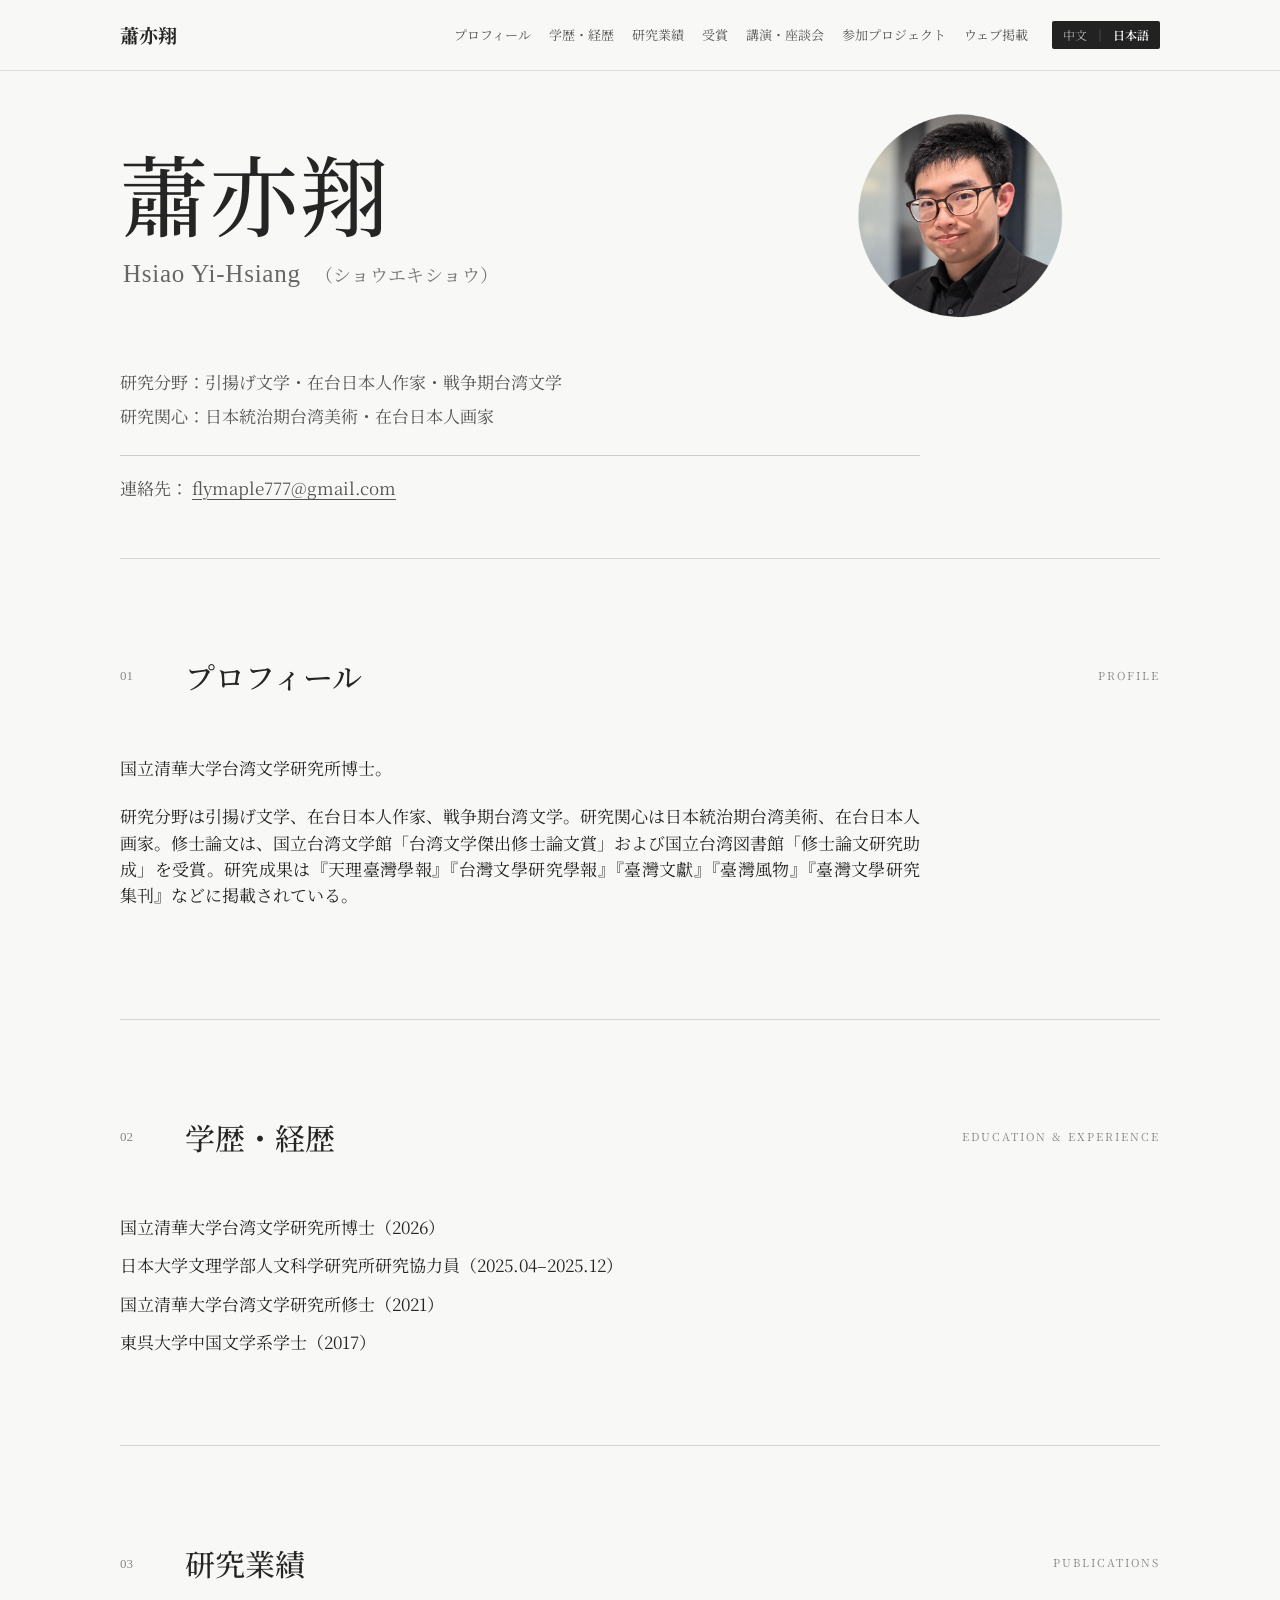
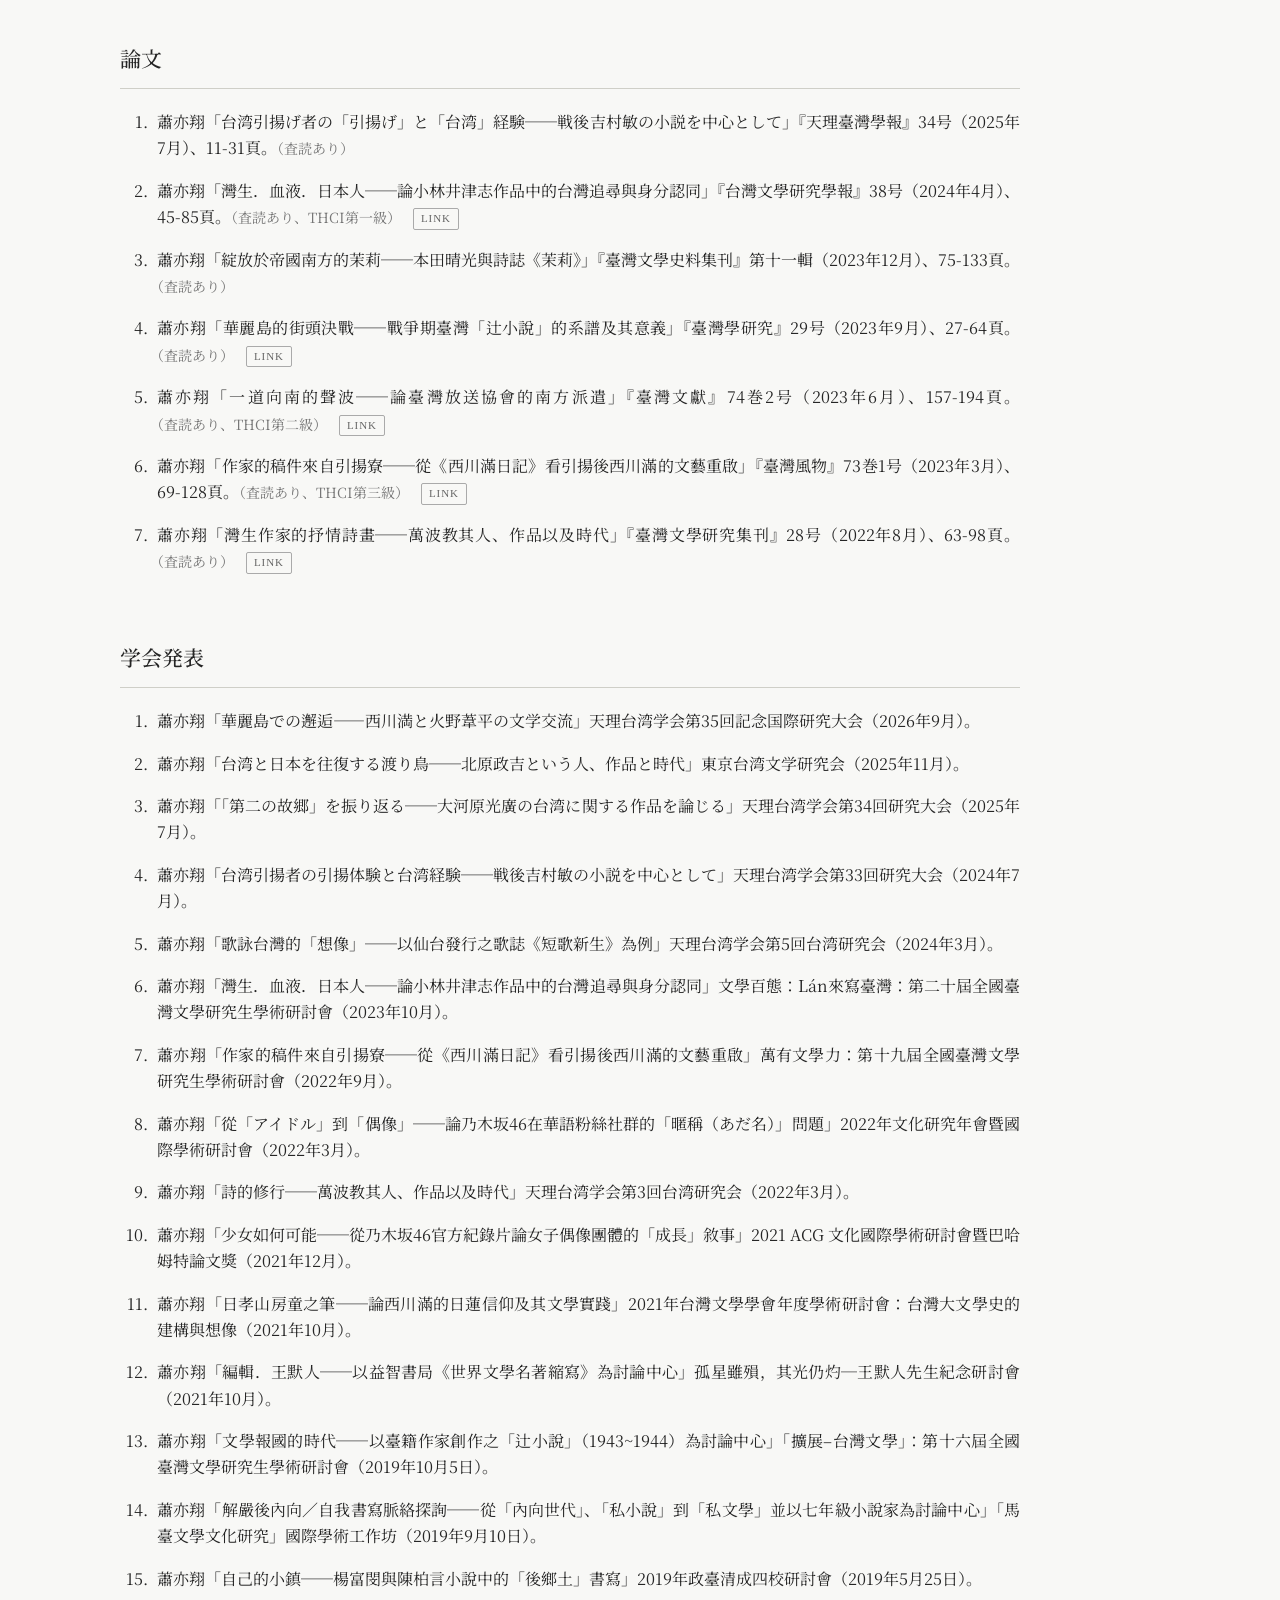
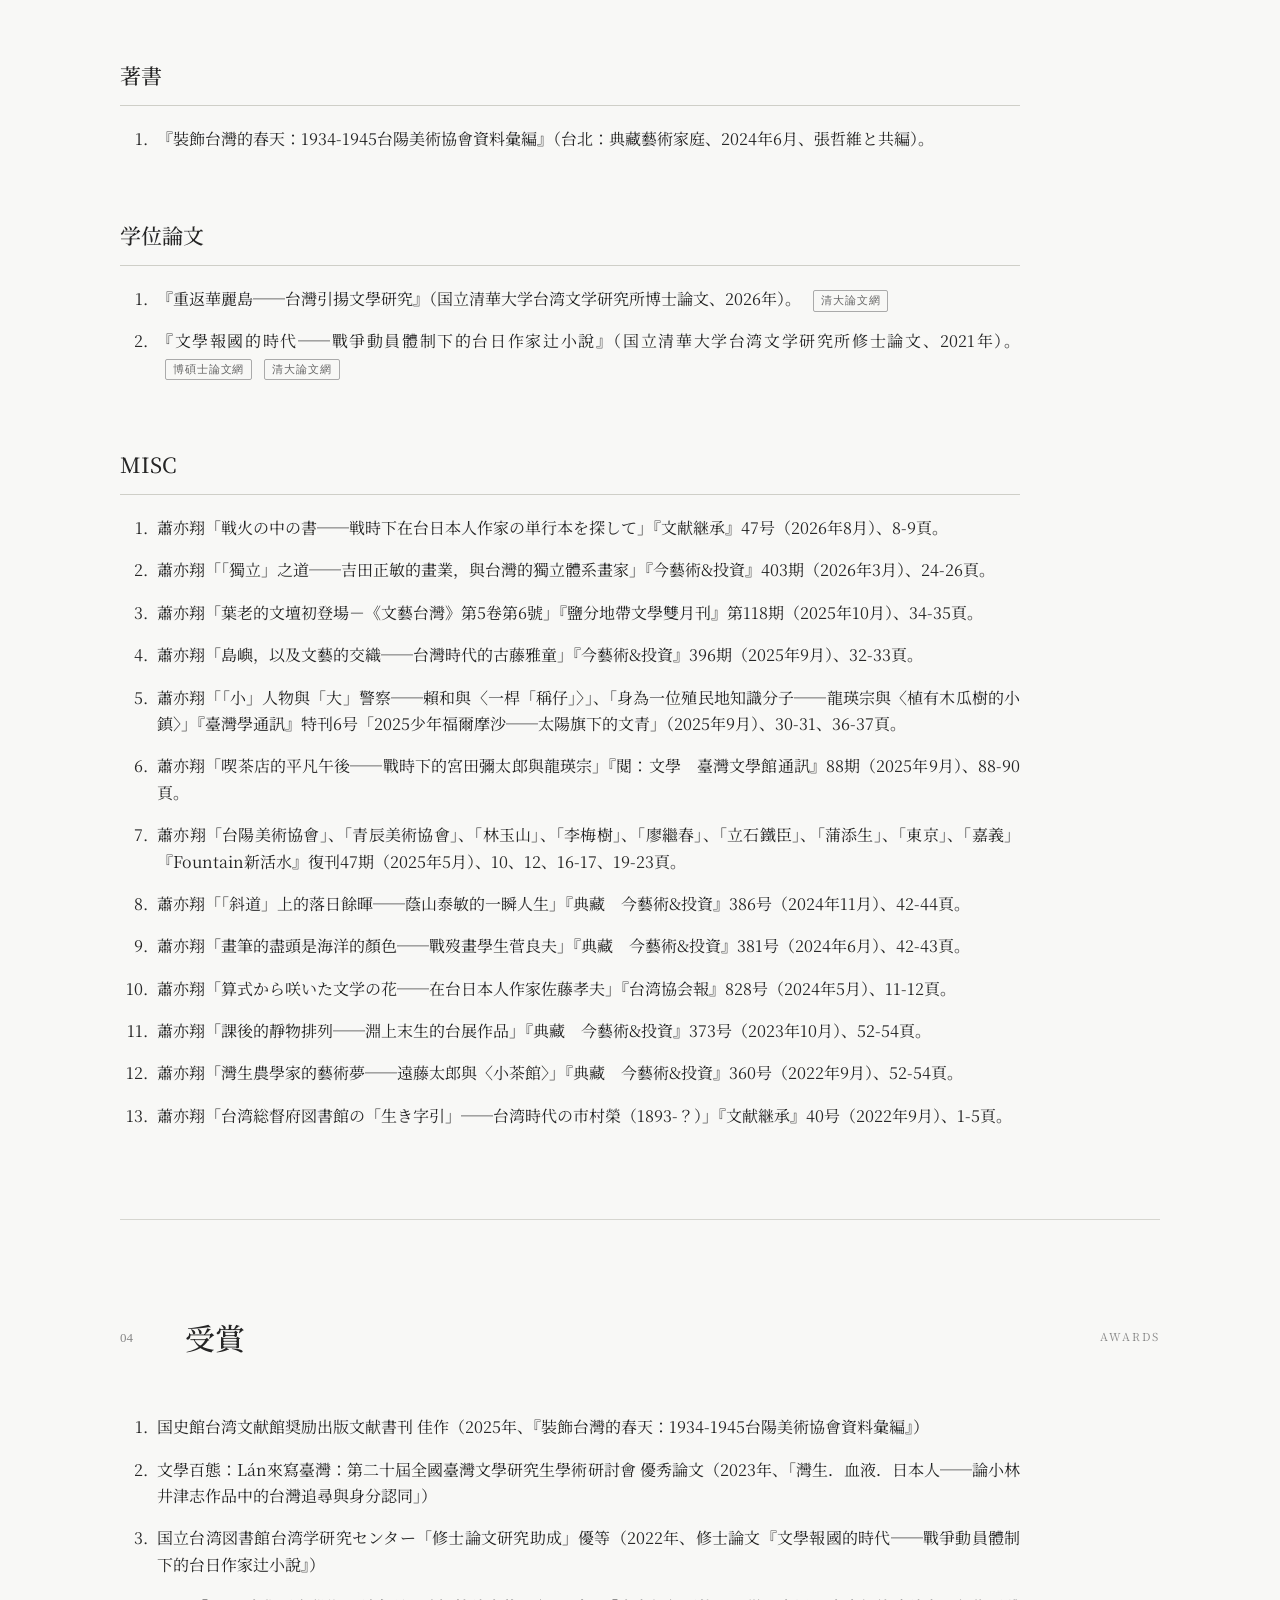
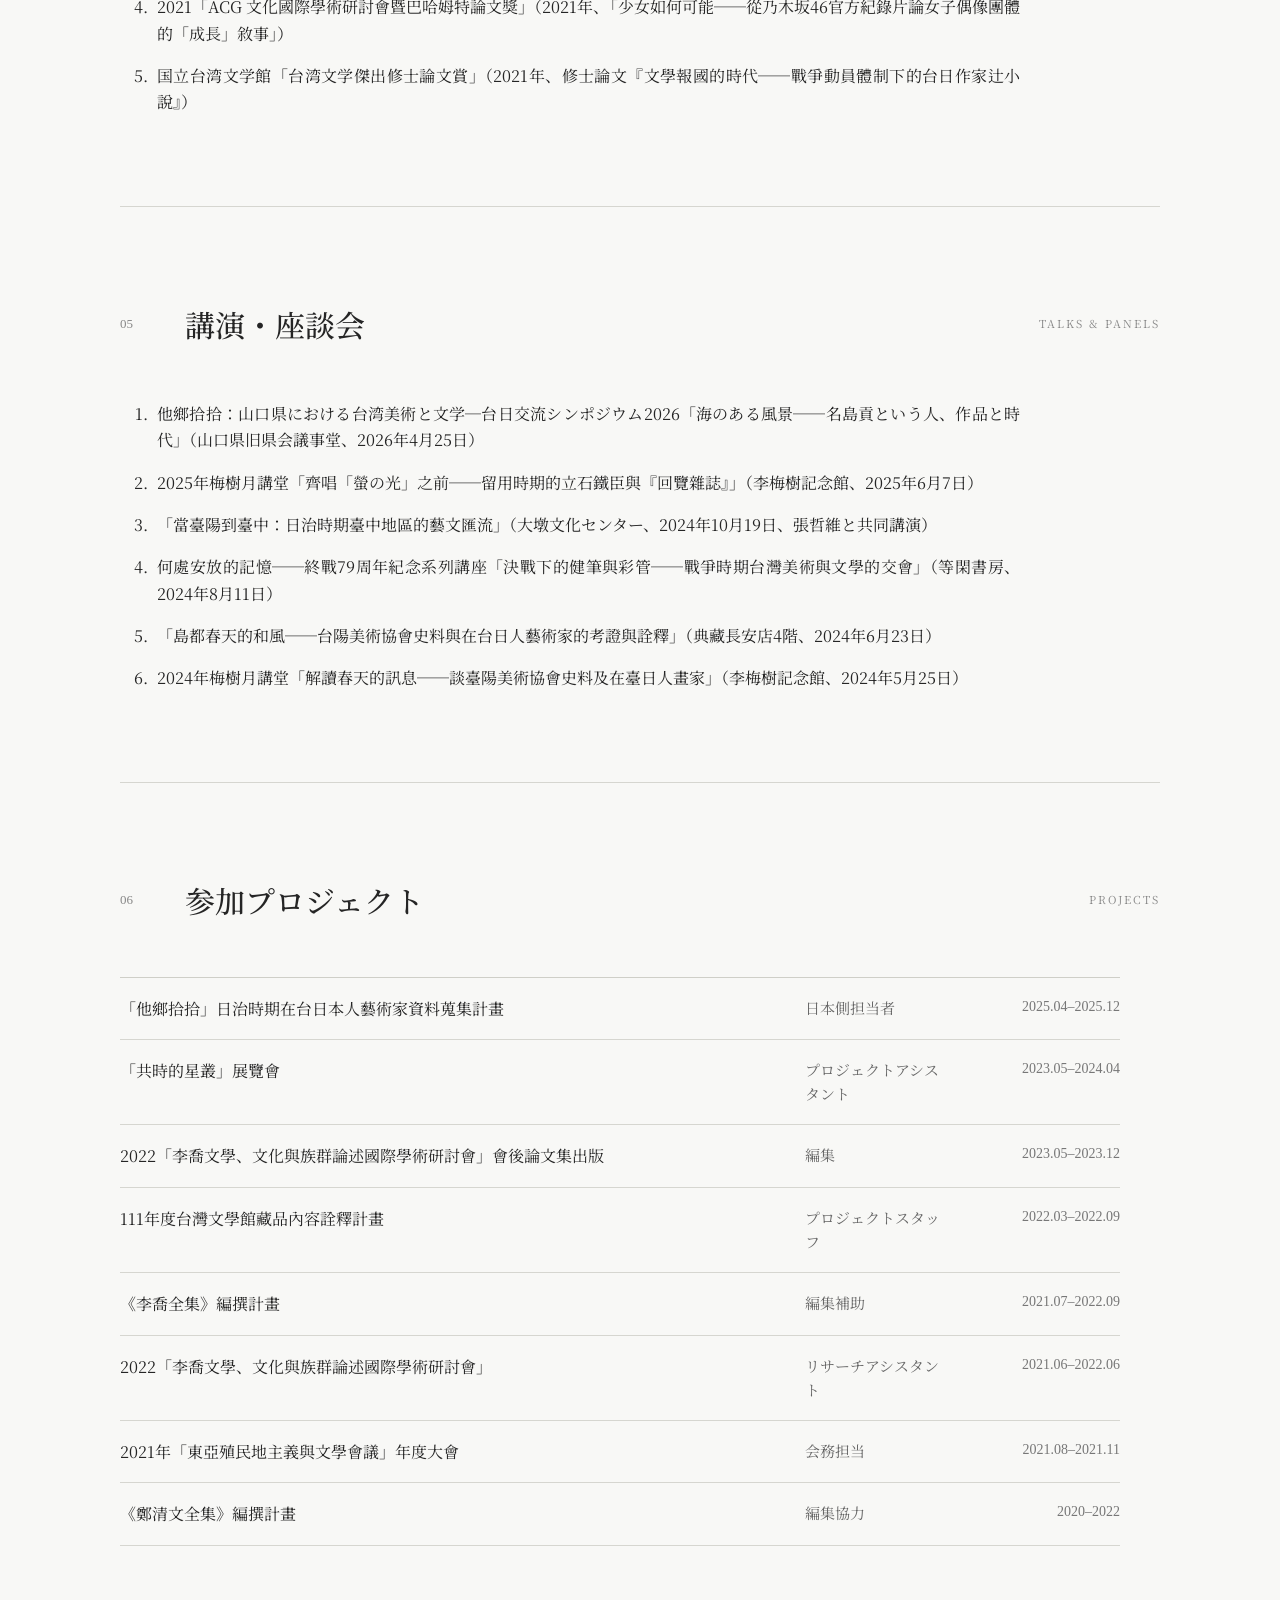
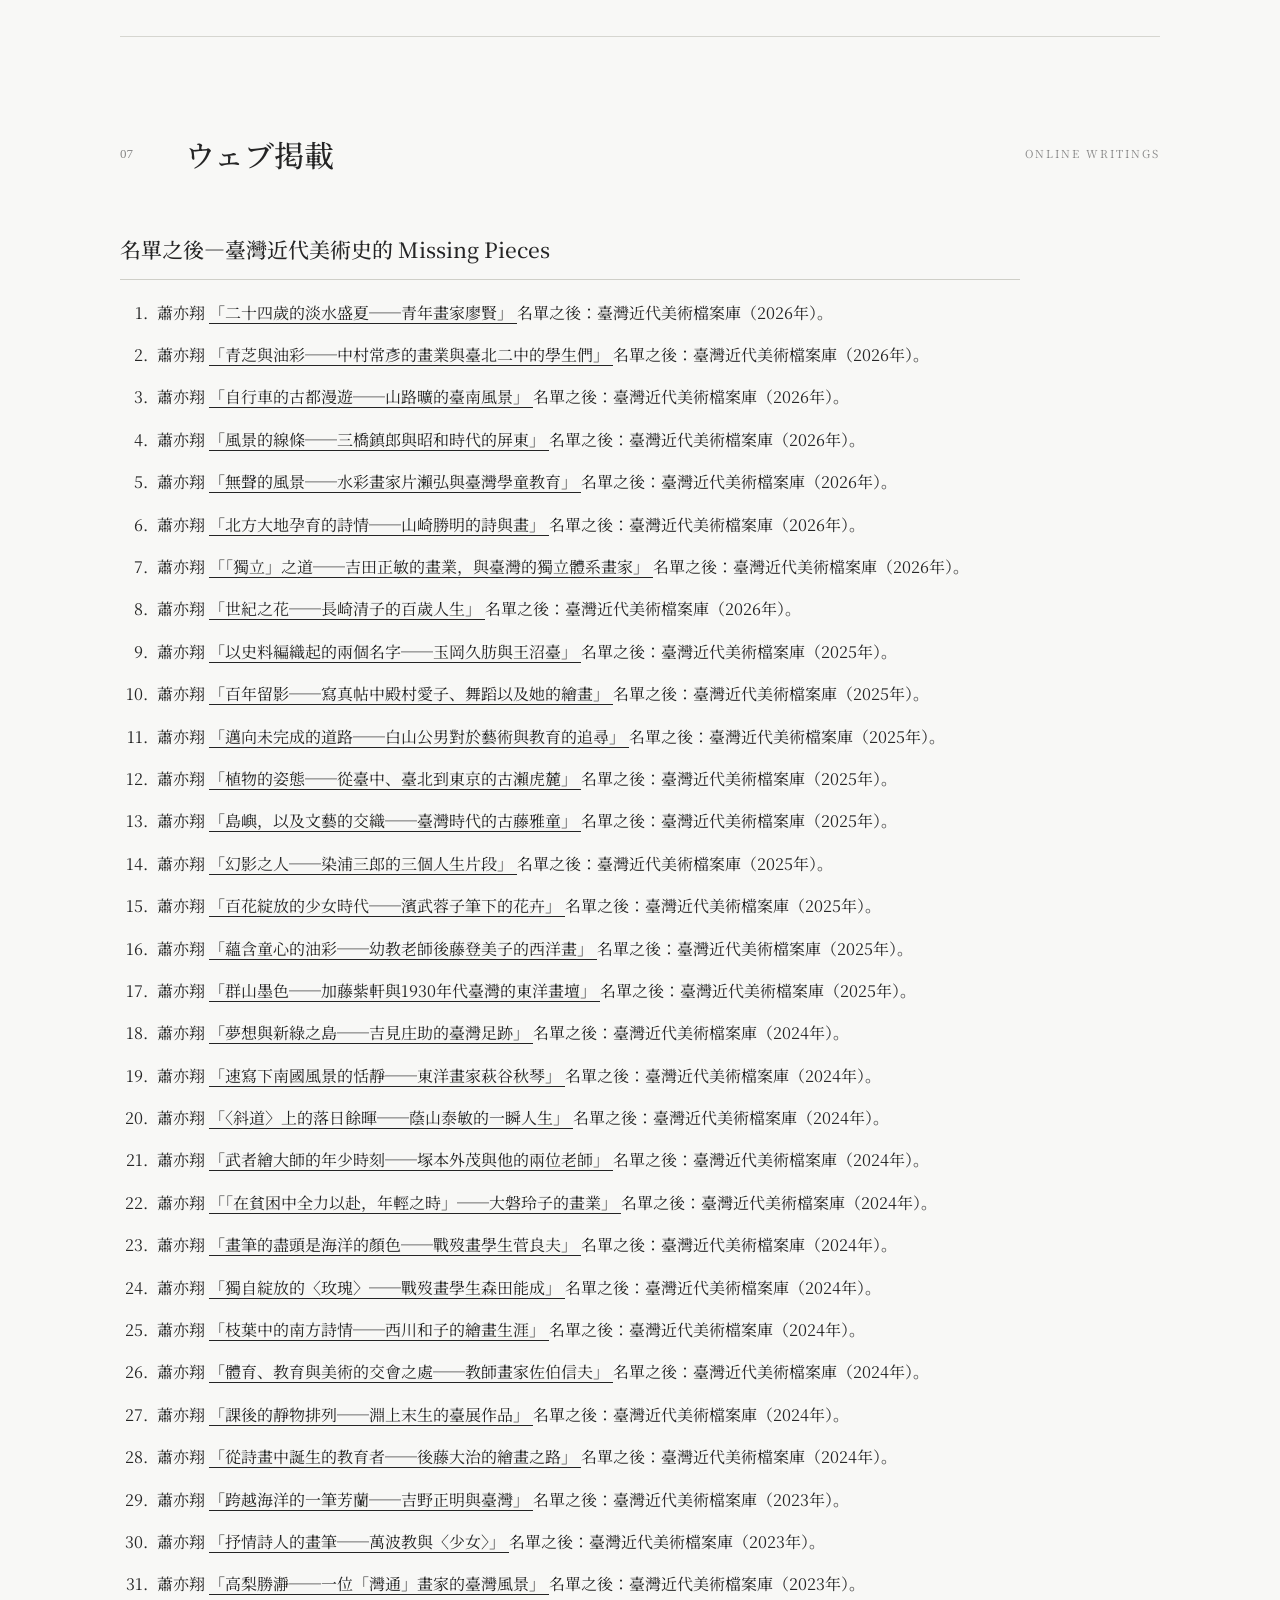
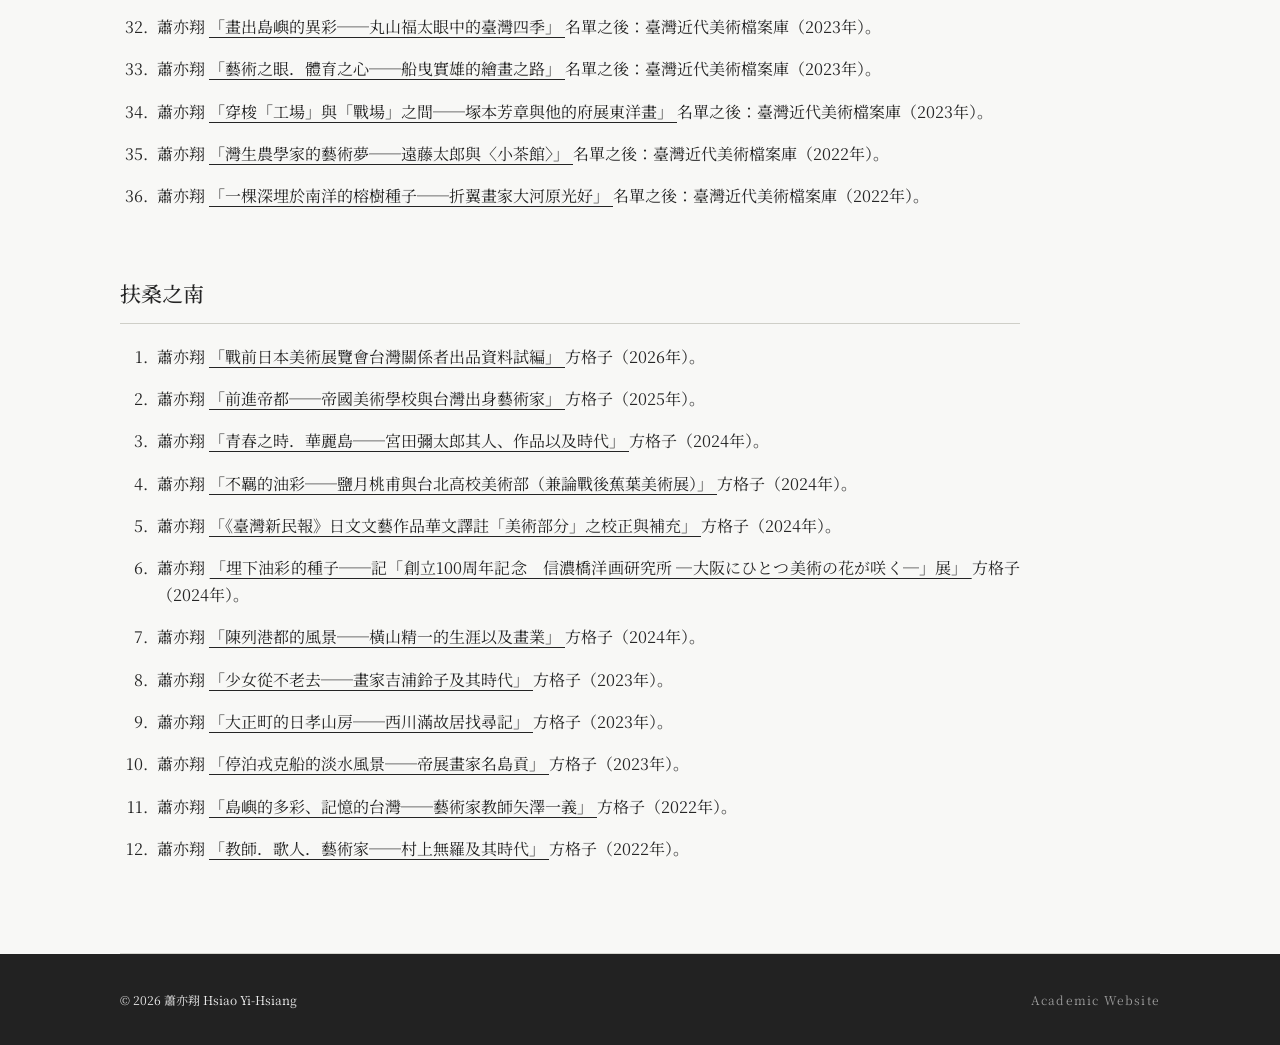
==== commit 3050d03a: "Update index.html" ====
--- a/ja/index.html
+++ b/ja/index.html
@@ -248,9 +248,7 @@
             </div>
 
 
-            <!-- =========================
-                 論文
-            ========================== -->
+            <!-- 論文 -->
 
             <div class="publication-category">
 
@@ -321,9 +319,7 @@
             </div>
 
 
-            <!-- =========================
-                 学会発表
-            ========================== -->
+            <!-- 学会発表 -->
 
             <div class="publication-category">
 
@@ -396,9 +392,7 @@
             </div>
 
 
-            <!-- =========================
-                 著書
-            ========================== -->
+            <!-- 著書 -->
 
             <div class="publication-category">
 
@@ -415,9 +409,7 @@
             </div>
 
 
-            <!-- =========================
-                 学位論文
-            ========================== -->
+            <!-- 学位論文 -->
 
             <div class="publication-category">
 
@@ -457,9 +449,7 @@
             </div>
 
 
-            <!-- =========================
-                 MISC
-            ========================== -->
+            <!-- MISC -->
 
             <div class="publication-category">
 
@@ -596,7 +586,7 @@
                 <ol>
 
                     <li>
-                        「海のある風景──名島貢という人、作品と時代」（他鄉拾拾：山口県における台湾美術と文学─台日交流シンポジウム2026、2026年4月25日）
+                        他鄉拾拾：山口県における台湾美術と文学─台日交流シンポジウム2026「海のある風景──名島貢という人、作品と時代」（山口県旧県会議事堂、2026年4月25日）
                     </li>
 
                     <li>
@@ -1360,10 +1350,6 @@
     </main>
 
 
-    <!-- =========================
-         フッター
-    ========================== -->
-
     <footer>
 
         <div class="footer-inner">
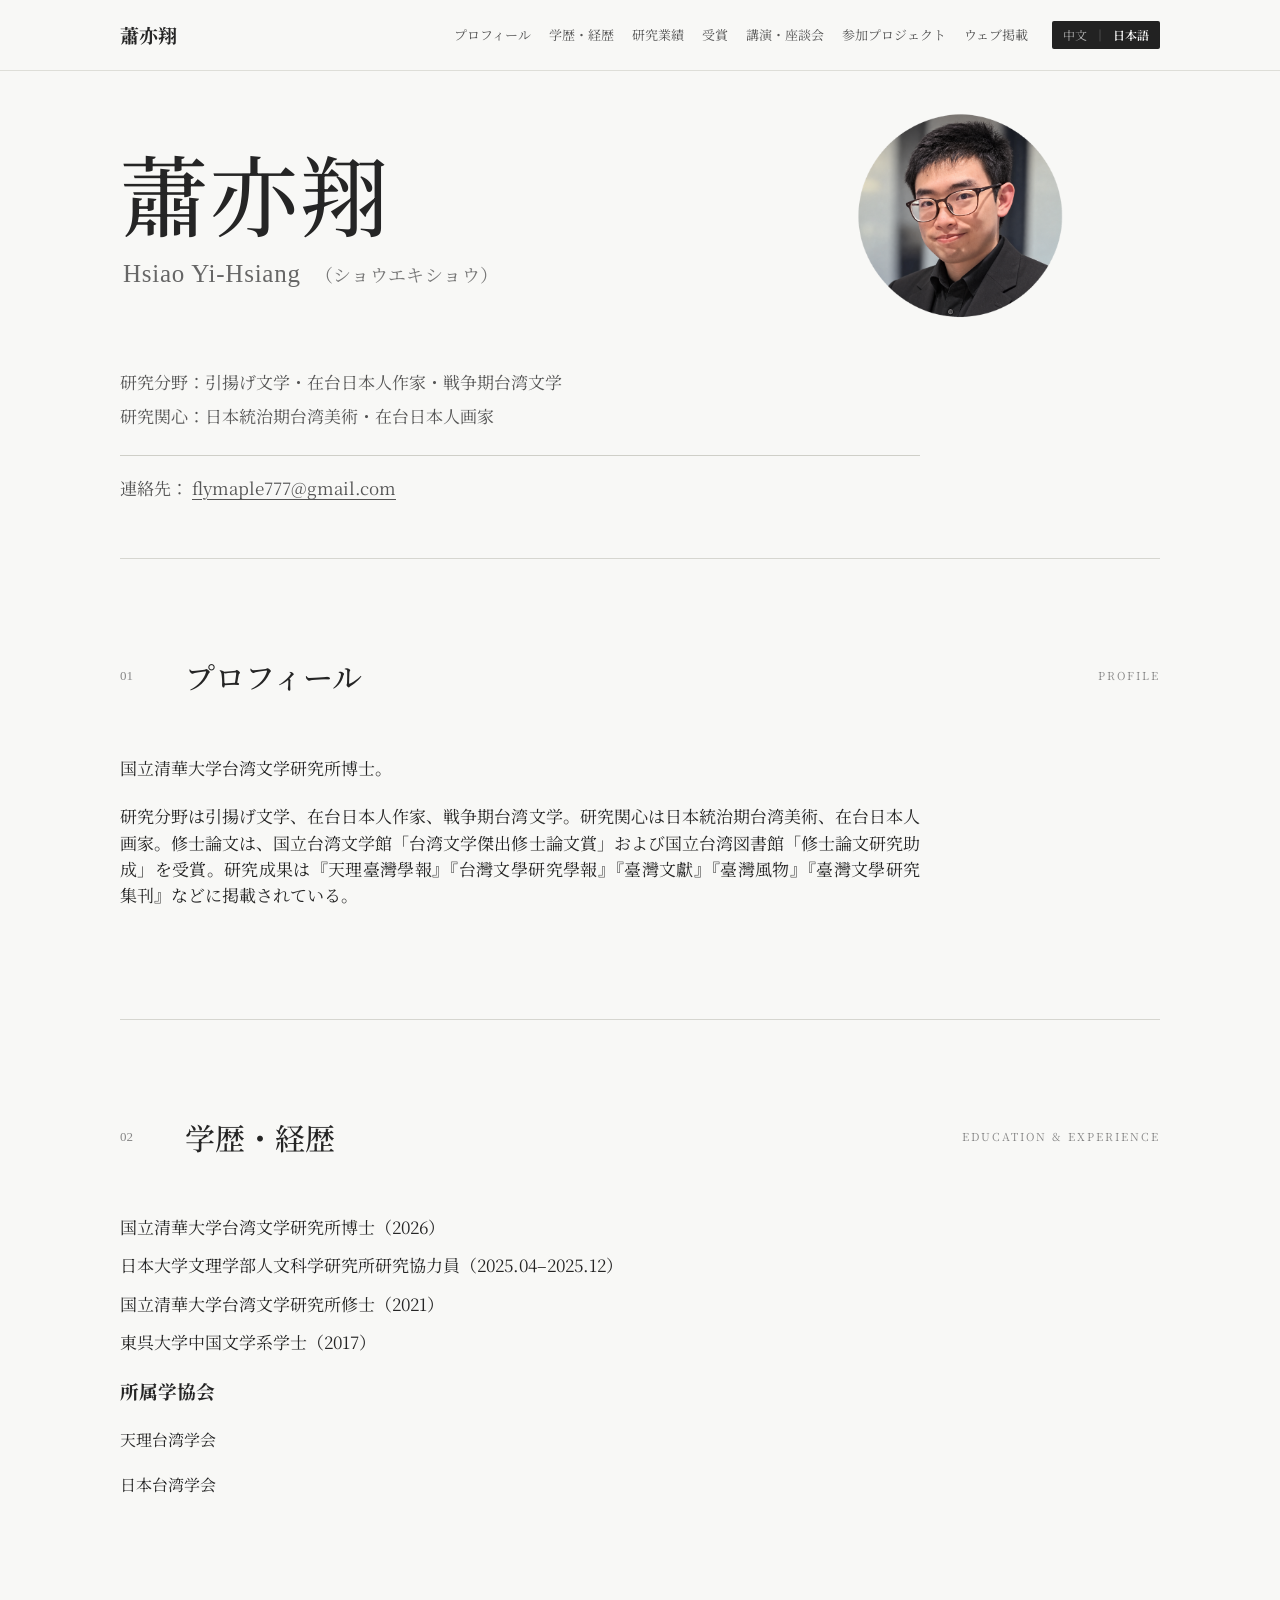
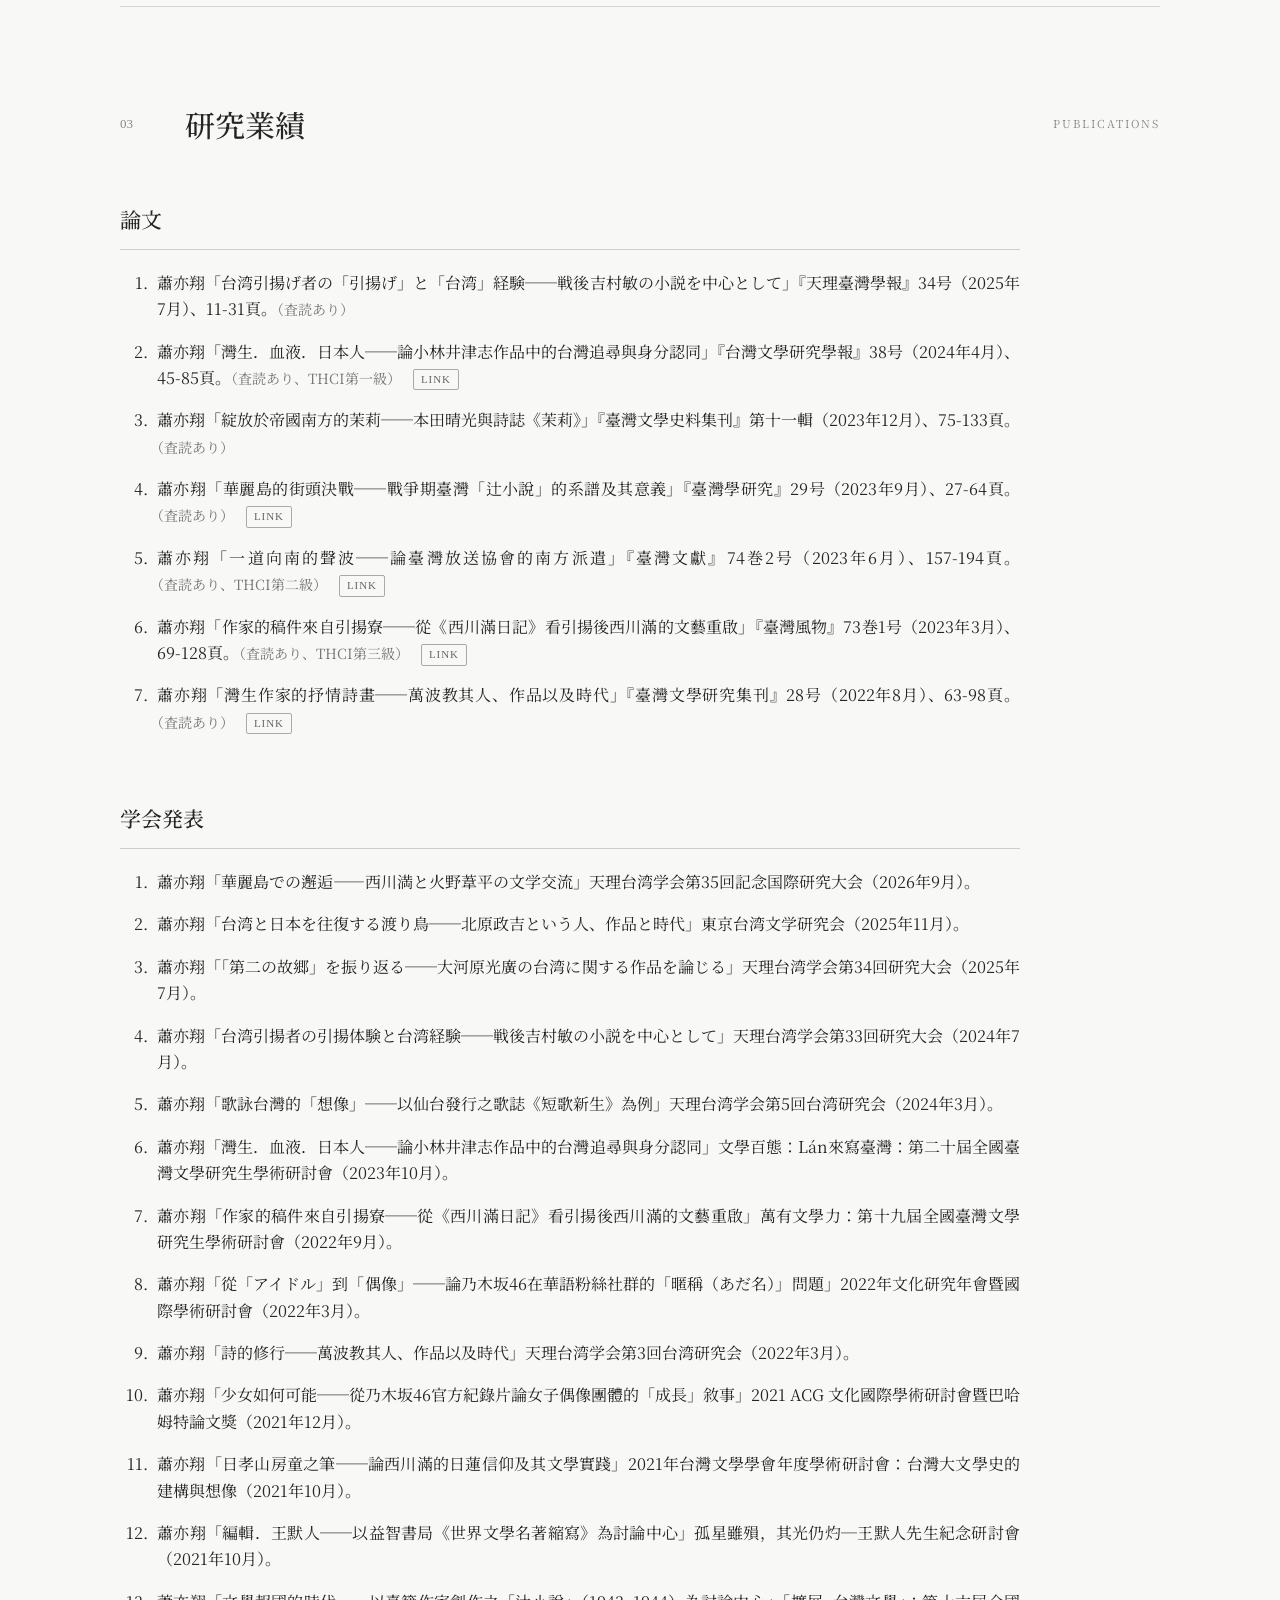
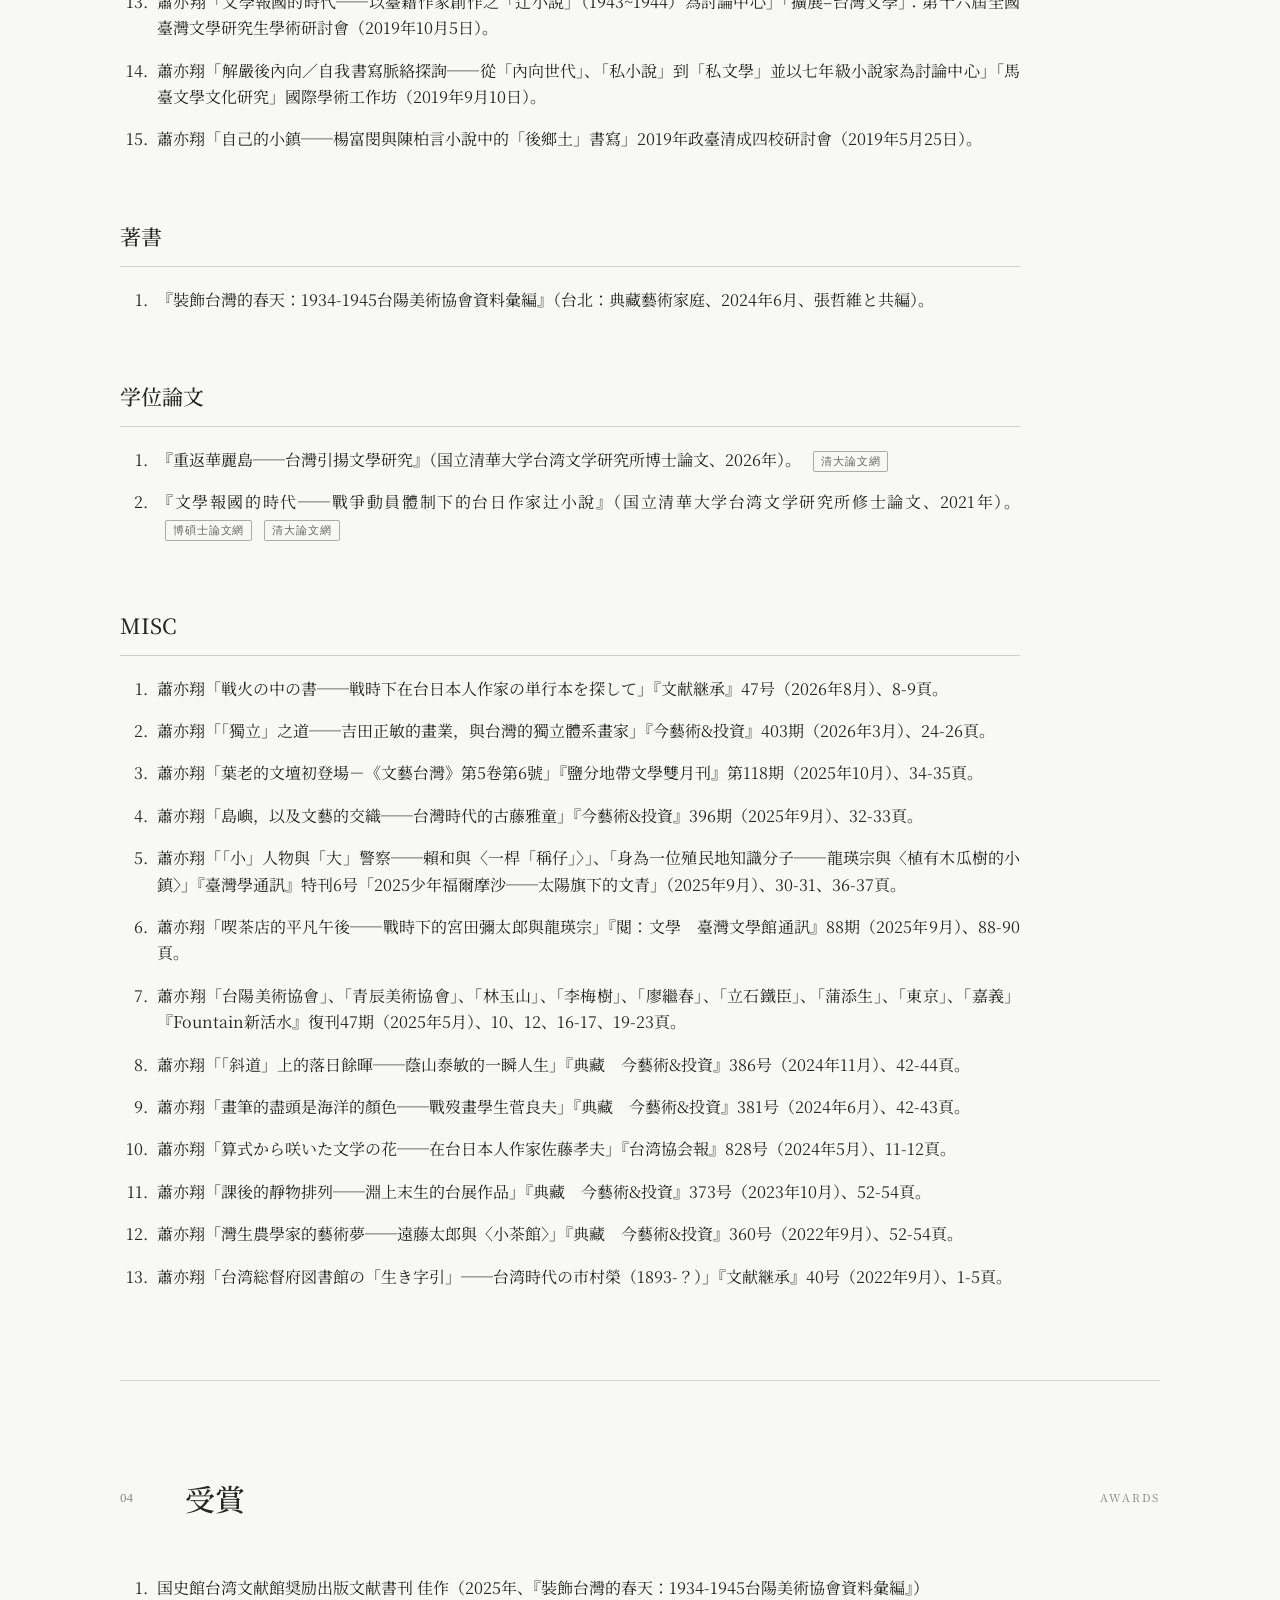
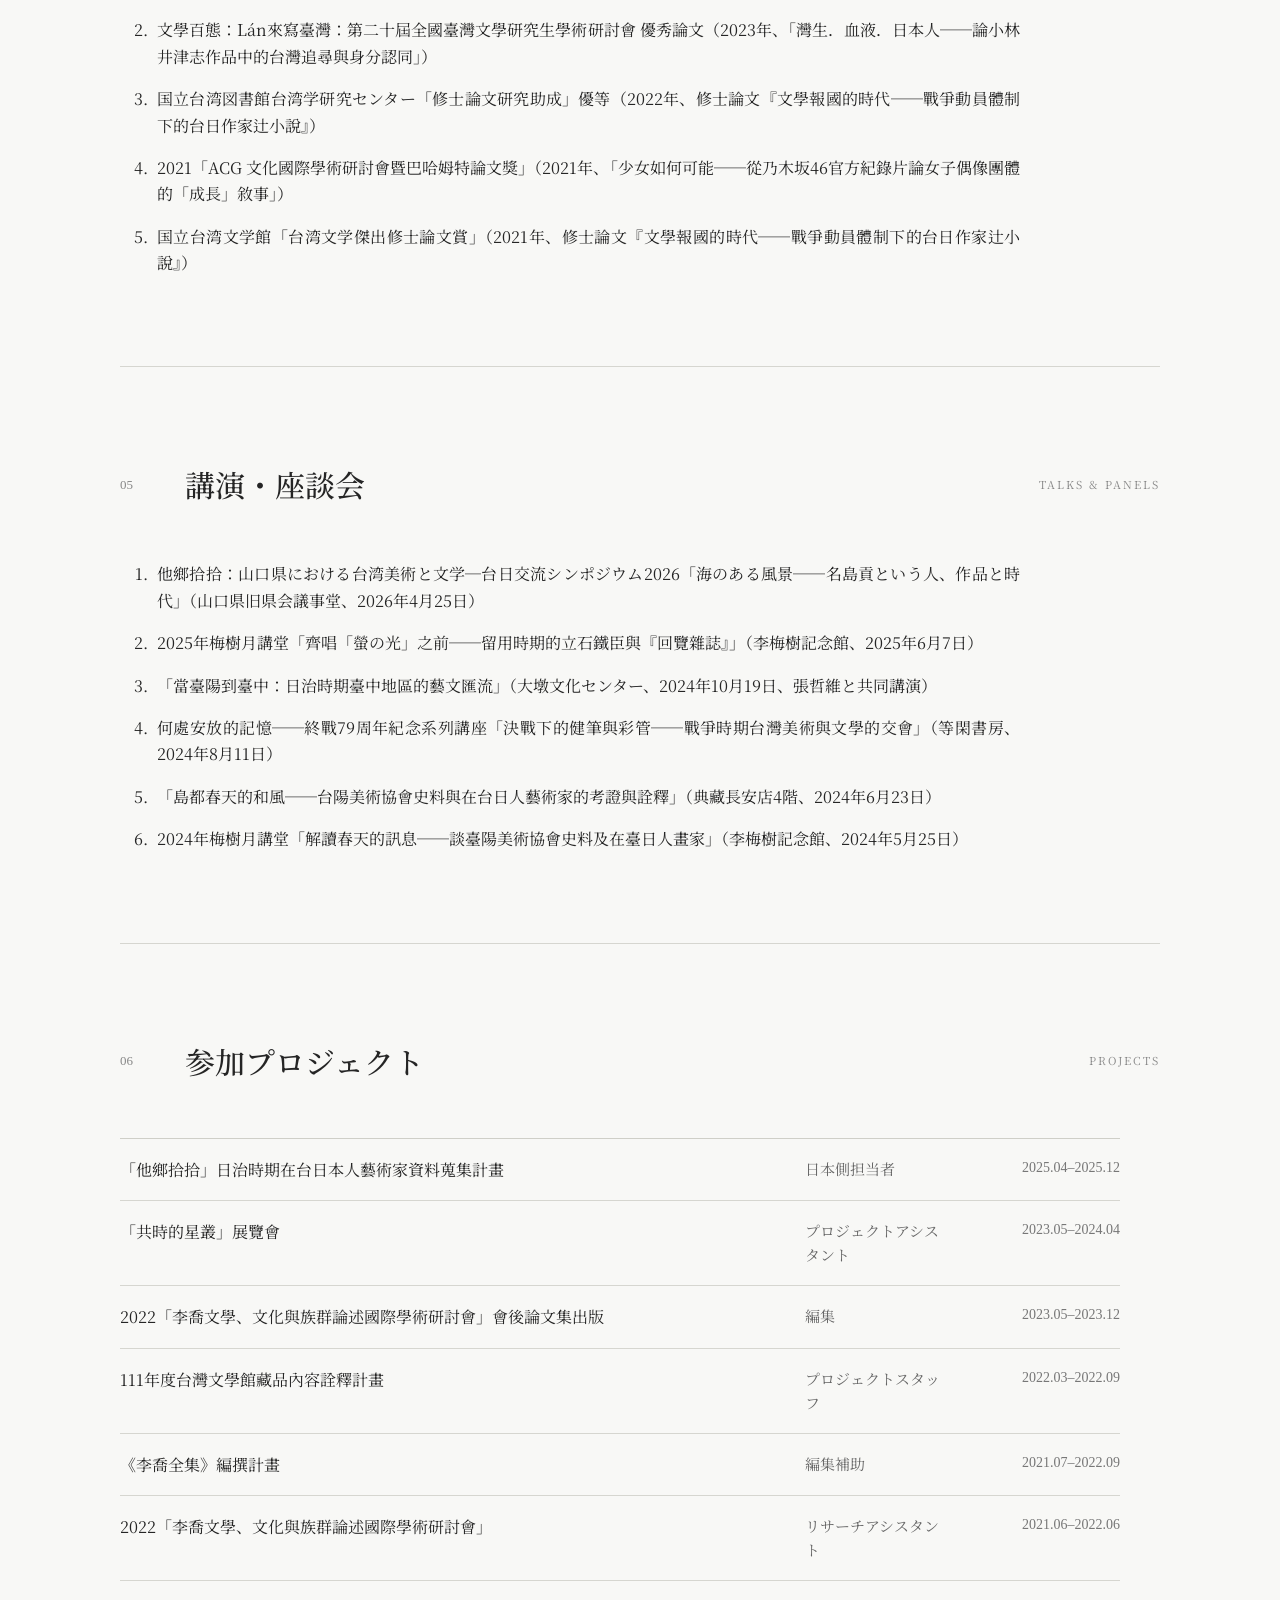
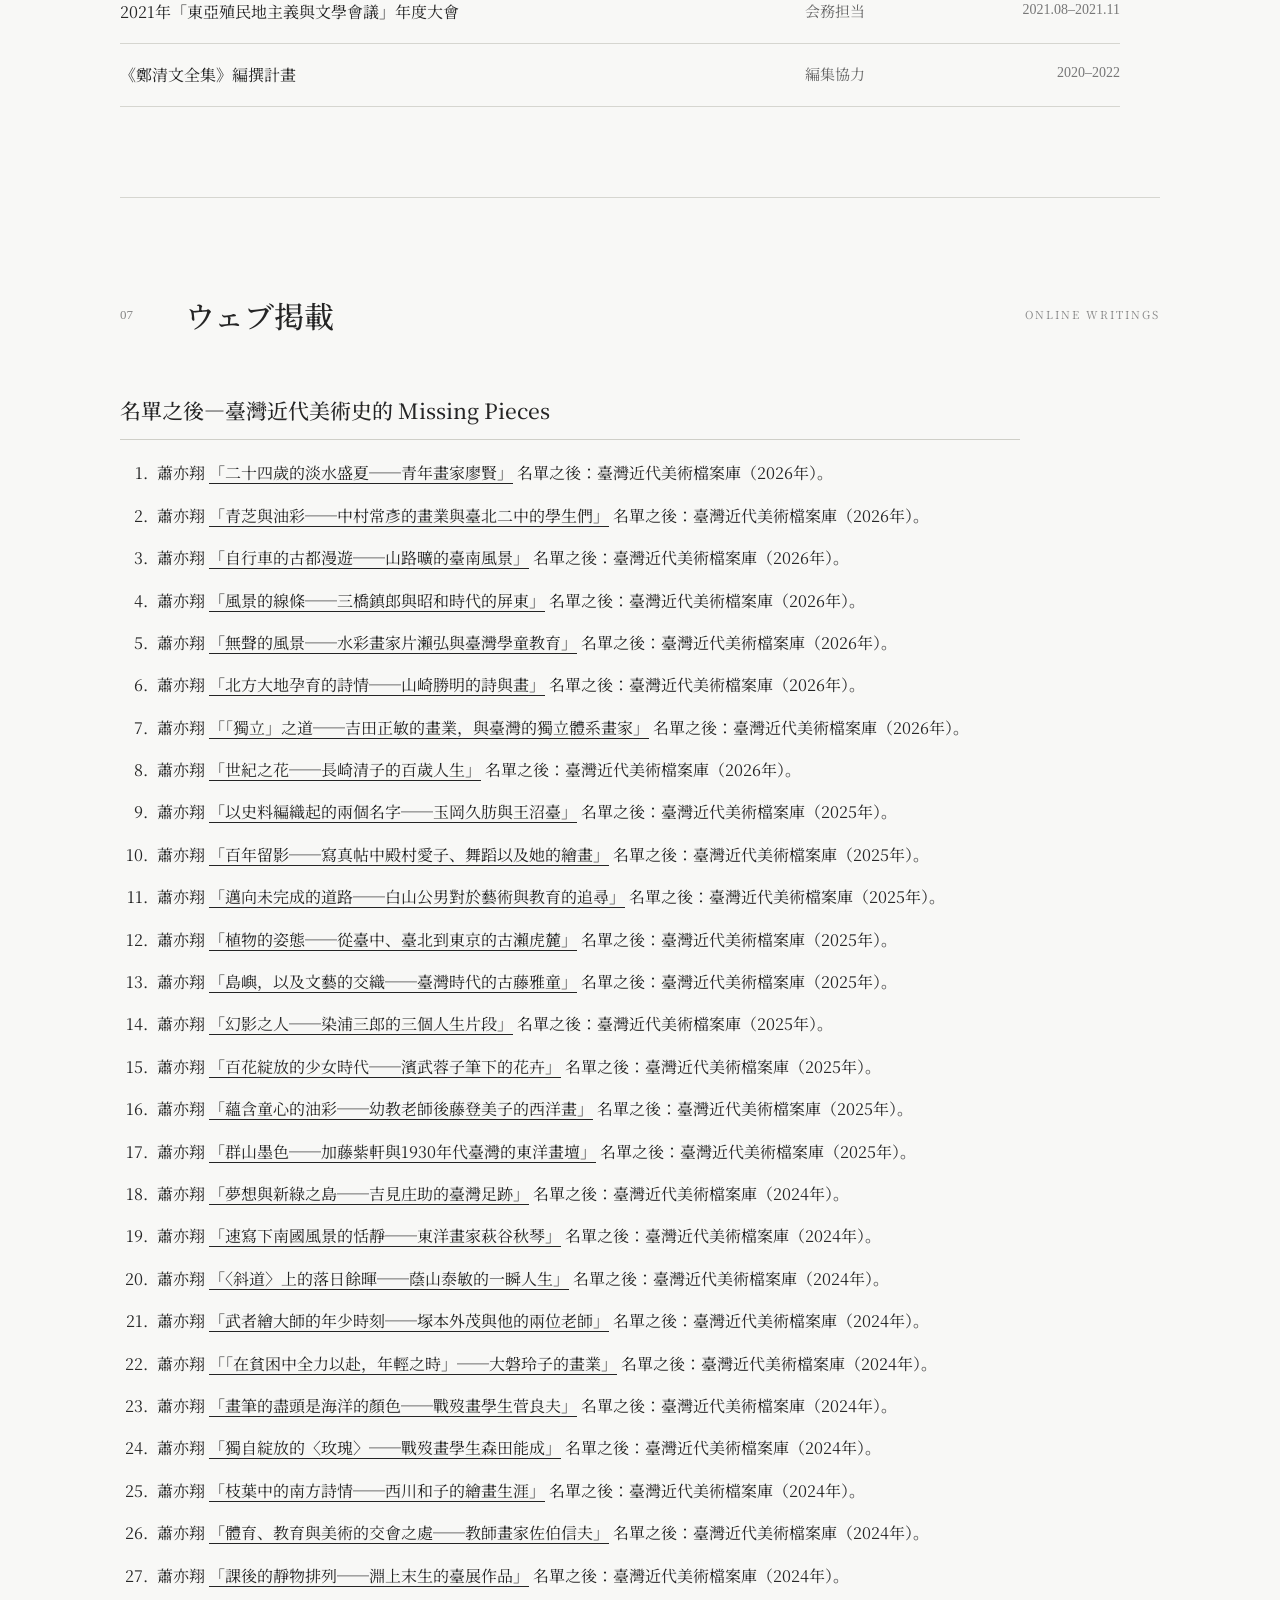
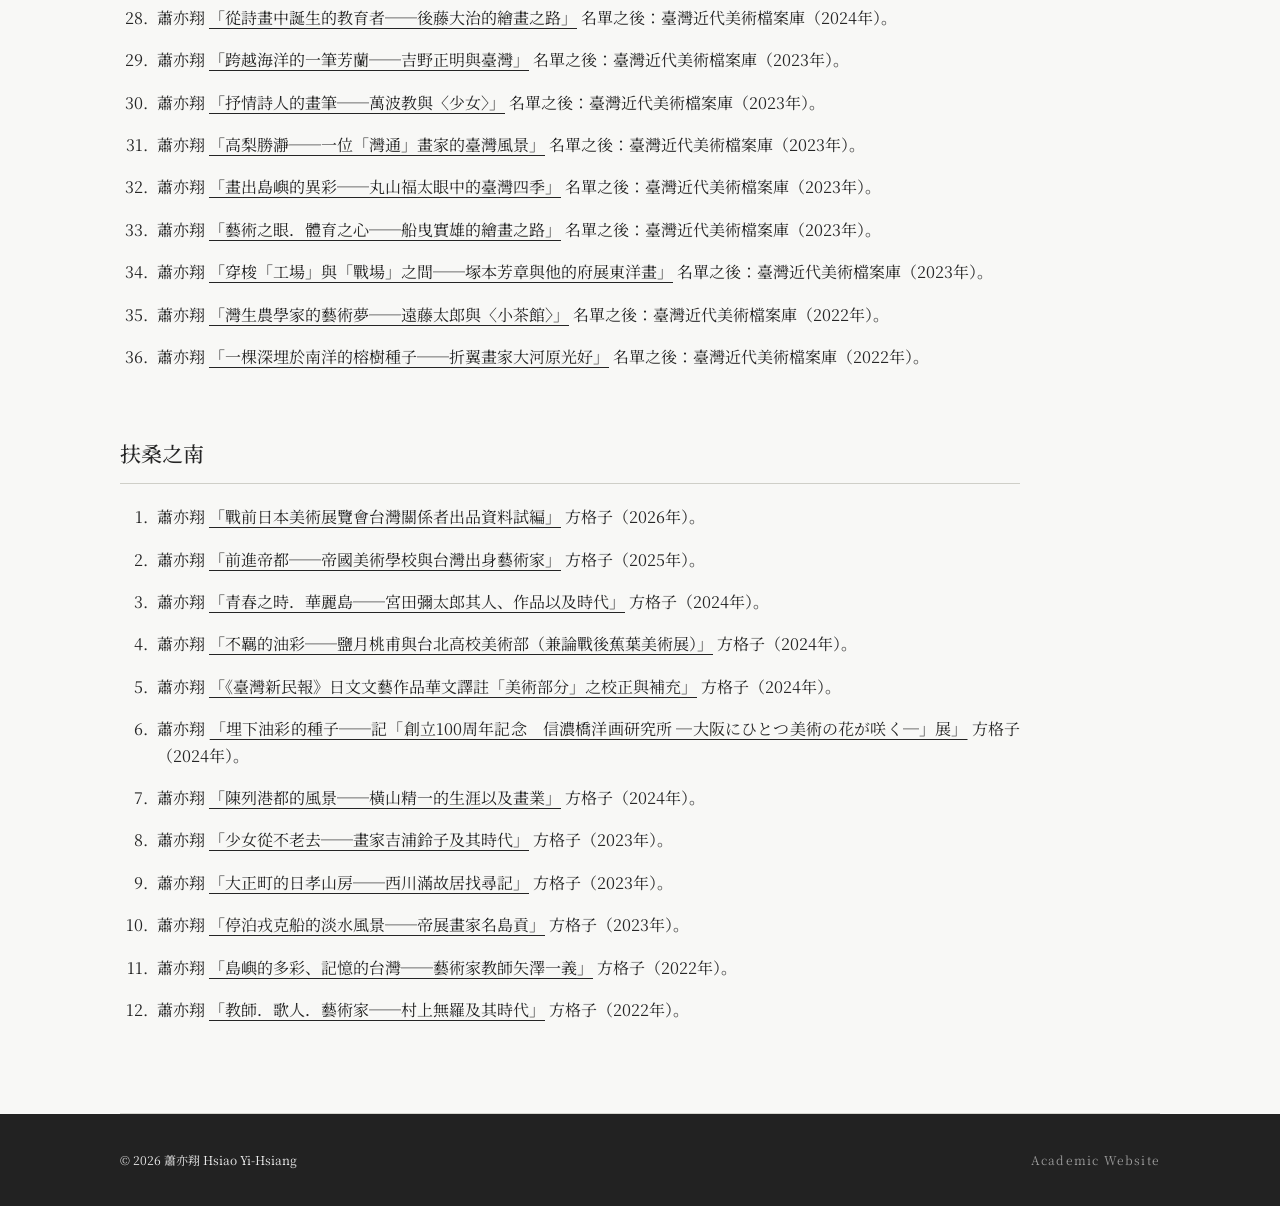
==== commit 1e9678cd: "Update index.html" ====
--- a/ja/index.html
+++ b/ja/index.html
@@ -44,10 +44,6 @@
 
 <body>
 
-    <!-- =========================
-         ヘッダー
-    ========================== -->
-
     <header class="site-header">
 
         <div class="header-inner">
@@ -55,7 +51,6 @@
             <div class="site-title">
                 <a href="#top">蕭亦翔</a>
             </div>
-
 
             <div class="header-actions">
 
@@ -69,7 +64,6 @@
                     <a href="#online">ウェブ掲載</a>
                 </nav>
 
-
                 <div class="language-switch"
                      aria-label="言語選択">
 
@@ -99,16 +93,8 @@
     </header>
 
 
-    <!-- =========================
-         メイン
-    ========================== -->
-
     <main id="top">
 
-
-        <!-- =========================
-             トップ
-        ========================== -->
 
         <section class="hero">
 
@@ -137,7 +123,6 @@
 
             </div>
 
-
             <p class="hero-description">
                 研究分野：引揚げ文学・在台日本人作家・戦争期台湾文学
             </p>
@@ -159,9 +144,7 @@
         </section>
 
 
-        <!-- =========================
-             01 プロフィール
-        ========================== -->
+        <!-- 01 プロフィール -->
 
         <section id="about" class="section">
 
@@ -174,7 +157,6 @@
                 <span class="section-en">PROFILE</span>
 
             </div>
-
 
             <div class="section-content about-content">
 
@@ -191,9 +173,7 @@
         </section>
 
 
-        <!-- =========================
-             02 学歴・経歴
-        ========================== -->
+        <!-- 02 学歴・経歴 -->
 
         <section id="education" class="section">
 
@@ -206,7 +186,6 @@
                 <span class="section-en">EDUCATION &amp; EXPERIENCE</span>
 
             </div>
-
 
             <div class="education-list">
 
@@ -228,12 +207,25 @@
 
             </div>
 
+
+            <div class="membership-block">
+
+                <h3>所属学協会</h3>
+
+                <div class="membership-list">
+
+                    <p>天理台湾学会</p>
+
+                    <p>日本台湾学会</p>
+
+                </div>
+
+            </div>
+
         </section>
 
 
-        <!-- =========================
-             03 研究業績
-        ========================== -->
+        <!-- 03 研究業績 -->
 
         <section id="publications" class="section">
 
@@ -247,8 +239,6 @@
 
             </div>
 
-
-            <!-- 論文 -->
 
             <div class="publication-category">
 
@@ -319,8 +309,6 @@
             </div>
 
 
-            <!-- 学会発表 -->
-
             <div class="publication-category">
 
                 <h3>学会発表</h3>
@@ -392,8 +380,6 @@
             </div>
 
 
-            <!-- 著書 -->
-
             <div class="publication-category">
 
                 <h3>著書</h3>
@@ -408,8 +394,6 @@
 
             </div>
 
-
-            <!-- 学位論文 -->
 
             <div class="publication-category">
 
@@ -449,8 +433,6 @@
             </div>
 
 
-            <!-- MISC -->
-
             <div class="publication-category">
 
                 <h3>MISC</h3>
@@ -516,9 +498,7 @@
         </section>
 
 
-        <!-- =========================
-             04 受賞
-        ========================== -->
+        <!-- 04 受賞 -->
 
         <section id="awards" class="section">
 
@@ -532,7 +512,6 @@
 
             </div>
 
-
             <div class="simple-list">
 
                 <ol>
@@ -564,9 +543,7 @@
         </section>
 
 
-        <!-- =========================
-             05 講演・座談会
-        ========================== -->
+        <!-- 05 講演・座談会 -->
 
         <section id="talks" class="section">
 
@@ -580,7 +557,6 @@
 
             </div>
 
-
             <div class="talk-list">
 
                 <ol>
@@ -616,9 +592,7 @@
         </section>
 
 
-        <!-- =========================
-             06 参加プロジェクト
-        ========================== -->
+        <!-- 06 参加プロジェクト -->
 
         <section id="projects" class="section">
 
@@ -632,142 +606,54 @@
 
             </div>
 
-
             <div class="project-list">
 
                 <div class="project-item">
-
-                    <div class="project-name">
-                        「他鄉拾拾」日治時期在台日本人藝術家資料蒐集計畫
-                    </div>
-
-                    <div class="project-role">
-                        日本側担当者
-                    </div>
-
-                    <div class="project-date">
-                        2025.04–2025.12
-                    </div>
-
-                </div>
-
+                    <div class="project-name">「他鄉拾拾」日治時期在台日本人藝術家資料蒐集計畫</div>
+                    <div class="project-role">日本側担当者</div>
+                    <div class="project-date">2025.04–2025.12</div>
+                </div>
 
                 <div class="project-item">
-
-                    <div class="project-name">
-                        「共時的星叢」展覽會
-                    </div>
-
-                    <div class="project-role">
-                        プロジェクトアシスタント
-                    </div>
-
-                    <div class="project-date">
-                        2023.05–2024.04
-                    </div>
-
-                </div>
-
+                    <div class="project-name">「共時的星叢」展覽會</div>
+                    <div class="project-role">プロジェクトアシスタント</div>
+                    <div class="project-date">2023.05–2024.04</div>
+                </div>
 
                 <div class="project-item">
-
-                    <div class="project-name">
-                        2022「李喬文學、文化與族群論述國際學術研討會」會後論文集出版
-                    </div>
-
-                    <div class="project-role">
-                        編集
-                    </div>
-
-                    <div class="project-date">
-                        2023.05–2023.12
-                    </div>
-
-                </div>
-
+                    <div class="project-name">2022「李喬文學、文化與族群論述國際學術研討會」會後論文集出版</div>
+                    <div class="project-role">編集</div>
+                    <div class="project-date">2023.05–2023.12</div>
+                </div>
 
                 <div class="project-item">
-
-                    <div class="project-name">
-                        111年度台灣文學館藏品內容詮釋計畫
-                    </div>
-
-                    <div class="project-role">
-                        プロジェクトスタッフ
-                    </div>
-
-                    <div class="project-date">
-                        2022.03–2022.09
-                    </div>
-
-                </div>
-
+                    <div class="project-name">111年度台灣文學館藏品內容詮釋計畫</div>
+                    <div class="project-role">プロジェクトスタッフ</div>
+                    <div class="project-date">2022.03–2022.09</div>
+                </div>
 
                 <div class="project-item">
-
-                    <div class="project-name">
-                        《李喬全集》編撰計畫
-                    </div>
-
-                    <div class="project-role">
-                        編集補助
-                    </div>
-
-                    <div class="project-date">
-                        2021.07–2022.09
-                    </div>
-
-                </div>
-
+                    <div class="project-name">《李喬全集》編撰計畫</div>
+                    <div class="project-role">編集補助</div>
+                    <div class="project-date">2021.07–2022.09</div>
+                </div>
 
                 <div class="project-item">
-
-                    <div class="project-name">
-                        2022「李喬文學、文化與族群論述國際學術研討會」
-                    </div>
-
-                    <div class="project-role">
-                        リサーチアシスタント
-                    </div>
-
-                    <div class="project-date">
-                        2021.06–2022.06
-                    </div>
-
-                </div>
-
+                    <div class="project-name">2022「李喬文學、文化與族群論述國際學術研討會」</div>
+                    <div class="project-role">リサーチアシスタント</div>
+                    <div class="project-date">2021.06–2022.06</div>
+                </div>
 
                 <div class="project-item">
-
-                    <div class="project-name">
-                        2021年「東亞殖民地主義與文學會議」年度大會
-                    </div>
-
-                    <div class="project-role">
-                        会務担当
-                    </div>
-
-                    <div class="project-date">
-                        2021.08–2021.11
-                    </div>
-
-                </div>
-
+                    <div class="project-name">2021年「東亞殖民地主義與文學會議」年度大會</div>
+                    <div class="project-role">会務担当</div>
+                    <div class="project-date">2021.08–2021.11</div>
+                </div>
 
                 <div class="project-item">
-
-                    <div class="project-name">
-                        《鄭清文全集》編撰計畫
-                    </div>
-
-                    <div class="project-role">
-                        編集協力
-                    </div>
-
-                    <div class="project-date">
-                        2020–2022
-                    </div>
-
+                    <div class="project-name">《鄭清文全集》編撰計畫</div>
+                    <div class="project-role">編集協力</div>
+                    <div class="project-date">2020–2022</div>
                 </div>
 
             </div>
@@ -775,9 +661,7 @@
         </section>
 
 
-        <!-- =========================
-             07 ウェブ掲載
-        ========================== -->
+        <!-- 07 ウェブ掲載 -->
 
         <section id="online" class="section">
 
@@ -792,554 +676,118 @@
             </div>
 
 
-            <!-- 名單之後 -->
-
             <div class="publication-category">
 
                 <h3>名單之後—臺灣近代美術史的 Missing Pieces</h3>
 
                 <ol class="publication-list">
 
-                    <li>
-                        蕭亦翔
-                        <a class="text-link"
-                           href="https://taifuten.com/story/【名單之後】二十四歲的淡水盛夏──青年畫家廖/"
-                           target="_blank"
-                           rel="noopener noreferrer">
-                            「二十四歲的淡水盛夏──青年畫家廖賢」
-                        </a>
-                        名單之後：臺灣近代美術檔案庫（2026年）。
-                    </li>
-
-                    <li>
-                        蕭亦翔
-                        <a class="text-link"
-                           href="https://taifuten.com/story/【名單之後】青芝與油彩──中村常彥的畫業與臺/"
-                           target="_blank"
-                           rel="noopener noreferrer">
-                            「青芝與油彩──中村常彥的畫業與臺北二中的學生們」
-                        </a>
-                        名單之後：臺灣近代美術檔案庫（2026年）。
-                    </li>
-
-                    <li>
-                        蕭亦翔
-                        <a class="text-link"
-                           href="https://taifuten.com/story/【名單之後】自行車的古都漫遊──山路曠的臺南/"
-                           target="_blank"
-                           rel="noopener noreferrer">
-                            「自行車的古都漫遊──山路曠的臺南風景」
-                        </a>
-                        名單之後：臺灣近代美術檔案庫（2026年）。
-                    </li>
-
-                    <li>
-                        蕭亦翔
-                        <a class="text-link"
-                           href="https://taifuten.com/story/【名單之後】風景的線條──三橋鎮郎與昭和時代/"
-                           target="_blank"
-                           rel="noopener noreferrer">
-                            「風景的線條──三橋鎮郎與昭和時代的屏東」
-                        </a>
-                        名單之後：臺灣近代美術檔案庫（2026年）。
-                    </li>
-
-                    <li>
-                        蕭亦翔
-                        <a class="text-link"
-                           href="https://taifuten.com/story/【名單之後】無聲的風景──水彩畫家片瀨弘與臺/"
-                           target="_blank"
-                           rel="noopener noreferrer">
-                            「無聲的風景──水彩畫家片瀨弘與臺灣學童教育」
-                        </a>
-                        名單之後：臺灣近代美術檔案庫（2026年）。
-                    </li>
-
-                    <li>
-                        蕭亦翔
-                        <a class="text-link"
-                           href="https://taifuten.com/story/【名單之後】北方大地孕育的詩情──山崎勝明的/"
-                           target="_blank"
-                           rel="noopener noreferrer">
-                            「北方大地孕育的詩情──山崎勝明的詩與畫」
-                        </a>
-                        名單之後：臺灣近代美術檔案庫（2026年）。
-                    </li>
-
-                    <li>
-                        蕭亦翔
-                        <a class="text-link"
-                           href="https://taifuten.com/story/【名單之後】「獨立」之道──吉田正敏的畫業，/"
-                           target="_blank"
-                           rel="noopener noreferrer">
-                            「「獨立」之道──吉田正敏的畫業，與臺灣的獨立體系畫家」
-                        </a>
-                        名單之後：臺灣近代美術檔案庫（2026年）。
-                    </li>
-
-                    <li>
-                        蕭亦翔
-                        <a class="text-link"
-                           href="https://taifuten.com/story/【名單之後】世紀之花──長崎清子的百歲人生/"
-                           target="_blank"
-                           rel="noopener noreferrer">
-                            「世紀之花──長崎清子的百歲人生」
-                        </a>
-                        名單之後：臺灣近代美術檔案庫（2026年）。
-                    </li>
-
-                    <li>
-                        蕭亦翔
-                        <a class="text-link"
-                           href="https://taifuten.com/story/【名單之後】以史料編織起的兩個名字──玉岡久/"
-                           target="_blank"
-                           rel="noopener noreferrer">
-                            「以史料編織起的兩個名字──玉岡久肪與王沼臺」
-                        </a>
-                        名單之後：臺灣近代美術檔案庫（2025年）。
-                    </li>
-
-                    <li>
-                        蕭亦翔
-                        <a class="text-link"
-                           href="https://taifuten.com/story/【名單之後】百年留影──寫真帖中的殿村愛子、/"
-                           target="_blank"
-                           rel="noopener noreferrer">
-                            「百年留影──寫真帖中殿村愛子、舞蹈以及她的繪畫」
-                        </a>
-                        名單之後：臺灣近代美術檔案庫（2025年）。
-                    </li>
-
-                    <li>
-                        蕭亦翔
-                        <a class="text-link"
-                           href="https://taifuten.com/story/【名單之後】邁向未完成的道路──白山公男對於/"
-                           target="_blank"
-                           rel="noopener noreferrer">
-                            「邁向未完成的道路──白山公男對於藝術與教育的追尋」
-                        </a>
-                        名單之後：臺灣近代美術檔案庫（2025年）。
-                    </li>
-
-                    <li>
-                        蕭亦翔
-                        <a class="text-link"
-                           href="https://taifuten.com/story/【名單之後】植物的姿態──從臺中、臺北到東京/"
-                           target="_blank"
-                           rel="noopener noreferrer">
-                            「植物的姿態──從臺中、臺北到東京的古瀨虎麓」
-                        </a>
-                        名單之後：臺灣近代美術檔案庫（2025年）。
-                    </li>
-
-                    <li>
-                        蕭亦翔
-                        <a class="text-link"
-                           href="https://taifuten.com/story/【名單之後】島嶼，以及文藝的交織──臺灣時代/"
-                           target="_blank"
-                           rel="noopener noreferrer">
-                            「島嶼，以及文藝的交織──臺灣時代的古藤雅童」
-                        </a>
-                        名單之後：臺灣近代美術檔案庫（2025年）。
-                    </li>
-
-                    <li>
-                        蕭亦翔
-                        <a class="text-link"
-                           href="https://taifuten.com/story/【名單之後】幻影之人──染浦三郎的三個人生片/"
-                           target="_blank"
-                           rel="noopener noreferrer">
-                            「幻影之人──染浦三郎的三個人生片段」
-                        </a>
-                        名單之後：臺灣近代美術檔案庫（2025年）。
-                    </li>
-
-                    <li>
-                        蕭亦翔
-                        <a class="text-link"
-                           href="https://taifuten.com/story/【名單之後】百花綻放的少女時代──濱武蓉子筆/"
-                           target="_blank"
-                           rel="noopener noreferrer">
-                            「百花綻放的少女時代──濱武蓉子筆下的花卉」
-                        </a>
-                        名單之後：臺灣近代美術檔案庫（2025年）。
-                    </li>
-
-                    <li>
-                        蕭亦翔
-                        <a class="text-link"
-                           href="https://taifuten.com/story/【名單之後】蘊含童心的油彩──幼教老師後藤登/"
-                           target="_blank"
-                           rel="noopener noreferrer">
-                            「蘊含童心的油彩──幼教老師後藤登美子的西洋畫」
-                        </a>
-                        名單之後：臺灣近代美術檔案庫（2025年）。
-                    </li>
-
-                    <li>
-                        蕭亦翔
-                        <a class="text-link"
-                           href="https://taifuten.com/story/【名單之後】群山墨色──加藤紫軒與1930年代臺灣/"
-                           target="_blank"
-                           rel="noopener noreferrer">
-                            「群山墨色──加藤紫軒與1930年代臺灣的東洋畫壇」
-                        </a>
-                        名單之後：臺灣近代美術檔案庫（2025年）。
-                    </li>
-
-                    <li>
-                        蕭亦翔
-                        <a class="text-link"
-                           href="https://taifuten.com/story/【名單之後】夢想與新綠之島──吉見庄助的臺灣/"
-                           target="_blank"
-                           rel="noopener noreferrer">
-                            「夢想與新綠之島──吉見庄助的臺灣足跡」
-                        </a>
-                        名單之後：臺灣近代美術檔案庫（2024年）。
-                    </li>
-
-                    <li>
-                        蕭亦翔
-                        <a class="text-link"
-                           href="https://taifuten.com/story/【名單之後】速寫下南國風景的恬靜──東洋畫家/"
-                           target="_blank"
-                           rel="noopener noreferrer">
-                            「速寫下南國風景的恬靜──東洋畫家萩谷秋琴」
-                        </a>
-                        名單之後：臺灣近代美術檔案庫（2024年）。
-                    </li>
-
-                    <li>
-                        蕭亦翔
-                        <a class="text-link"
-                           href="https://taifuten.com/story/【名單之後】〈斜道〉上的落日餘暉──蔭山泰敏/"
-                           target="_blank"
-                           rel="noopener noreferrer">
-                            「〈斜道〉上的落日餘暉──蔭山泰敏的一瞬人生」
-                        </a>
-                        名單之後：臺灣近代美術檔案庫（2024年）。
-                    </li>
-
-                    <li>
-                        蕭亦翔
-                        <a class="text-link"
-                           href="https://taifuten.com/story/【名單之後】武者繪大師的年少時刻──塚本外茂/"
-                           target="_blank"
-                           rel="noopener noreferrer">
-                            「武者繪大師的年少時刻──塚本外茂與他的兩位老師」
-                        </a>
-                        名單之後：臺灣近代美術檔案庫（2024年）。
-                    </li>
-
-                    <li>
-                        蕭亦翔
-                        <a class="text-link"
-                           href="https://taifuten.com/story/【名單之後】「在貧困中全力以赴，年輕之時」─/"
-                           target="_blank"
-                           rel="noopener noreferrer">
-                            「「在貧困中全力以赴，年輕之時」──大磐玲子的畫業」
-                        </a>
-                        名單之後：臺灣近代美術檔案庫（2024年）。
-                    </li>
-
-                    <li>
-                        蕭亦翔
-                        <a class="text-link"
-                           href="https://taifuten.com/story/【名單之後】畫筆的盡頭是海洋的顏色──戰歿畫/"
-                           target="_blank"
-                           rel="noopener noreferrer">
-                            「畫筆的盡頭是海洋的顏色──戰歿畫學生菅良夫」
-                        </a>
-                        名單之後：臺灣近代美術檔案庫（2024年）。
-                    </li>
-
-                    <li>
-                        蕭亦翔
-                        <a class="text-link"
-                           href="https://taifuten.com/story/%E3%80%90%E5%90%8D%E5%96%AE%E4%B9%8B%E5%BE%8C%E3%80%91%E7%8D%A8%E8%87%AA%E7%B6%BB%E6%94%BE%E7%9A%84%E3%80%88%E7%8E%AB%E7%91%B0%E3%80%89%E2%94%80%E2%94%80%E6%88%B0%E6%AD%BF%E7%95%AB%E5%AD%B8%E7%94%9F/"
-                           target="_blank"
-                           rel="noopener noreferrer">
-                            「獨自綻放的〈玫瑰〉──戰歿畫學生森田能成」
-                        </a>
-                        名單之後：臺灣近代美術檔案庫（2024年）。
-                    </li>
-
-                    <li>
-                        蕭亦翔
-                        <a class="text-link"
-                           href="https://taifuten.com/story/【名單之後】枝葉中的南方詩情──西川和子的繪/"
-                           target="_blank"
-                           rel="noopener noreferrer">
-                            「枝葉中的南方詩情──西川和子的繪畫生涯」
-                        </a>
-                        名單之後：臺灣近代美術檔案庫（2024年）。
-                    </li>
-
-                    <li>
-                        蕭亦翔
-                        <a class="text-link"
-                           href="https://taifuten.com/story/【名單之後】體育、教育與美術的交會之處──教/"
-                           target="_blank"
-                           rel="noopener noreferrer">
-                            「體育、教育與美術的交會之處──教師畫家佐伯信夫」
-                        </a>
-                        名單之後：臺灣近代美術檔案庫（2024年）。
-                    </li>
-
-                    <li>
-                        蕭亦翔
-                        <a class="text-link"
-                           href="https://taifuten.com/story/【名單之後】課後的靜物排列──淵上末生的臺展"
-                           target="_blank"
-                           rel="noopener noreferrer">
-                            「課後的靜物排列──淵上末生的臺展作品」
-                        </a>
-                        名單之後：臺灣近代美術檔案庫（2024年）。
-                    </li>
-
-                    <li>
-                        蕭亦翔
-                        <a class="text-link"
-                           href="https://taifuten.com/story/【名單之後】從詩畫中誕生的教育者──後藤大治"
-                           target="_blank"
-                           rel="noopener noreferrer">
-                            「從詩畫中誕生的教育者──後藤大治的繪畫之路」
-                        </a>
-                        名單之後：臺灣近代美術檔案庫（2024年）。
-                    </li>
-
-                    <li>
-                        蕭亦翔
-                        <a class="text-link"
-                           href="https://taifuten.com/story/【名單之後】跨越海洋的一筆芳蘭──吉野正明與/"
-                           target="_blank"
-                           rel="noopener noreferrer">
-                            「跨越海洋的一筆芳蘭──吉野正明與臺灣」
-                        </a>
-                        名單之後：臺灣近代美術檔案庫（2023年）。
-                    </li>
-
-                    <li>
-                        蕭亦翔
-                        <a class="text-link"
-                           href="https://taifuten.com/story/%E3%80%90%E5%90%8D%E5%96%AE%E4%B9%8B%E5%BE%8C%E3%80%91%E6%8A%92%E6%83%85%E8%A9%A9%E4%BA%BA%E7%9A%84%E7%95%AB%E7%AD%86%E2%94%80%E2%94%80%E8%90%AC%E6%B3%A2%E6%95%99%E8%88%87%E3%80%88%E5%B0%91%E5%A5%B3/"
-                           target="_blank"
-                           rel="noopener noreferrer">
-                            「抒情詩人的畫筆──萬波教與〈少女〉」
-                        </a>
-                        名單之後：臺灣近代美術檔案庫（2023年）。
-                    </li>
-
-                    <li>
-                        蕭亦翔
-                        <a class="text-link"
-                           href="https://taifuten.com/story/【名單之後】高梨勝瀞──一位「灣通」畫家的臺/"
-                           target="_blank"
-                           rel="noopener noreferrer">
-                            「高梨勝瀞──一位「灣通」畫家的臺灣風景」
-                        </a>
-                        名單之後：臺灣近代美術檔案庫（2023年）。
-                    </li>
-
-                    <li>
-                        蕭亦翔
-                        <a class="text-link"
-                           href="https://taifuten.com/story/【名單之後】畫出島嶼的異彩──丸山福太眼中的/"
-                           target="_blank"
-                           rel="noopener noreferrer">
-                            「畫出島嶼的異彩──丸山福太眼中的臺灣四季」
-                        </a>
-                        名單之後：臺灣近代美術檔案庫（2023年）。
-                    </li>
-
-                    <li>
-                        蕭亦翔
-                        <a class="text-link"
-                           href="https://taifuten.com/story/【名單之後】藝術之眼．體育之心──船曳實雄的/"
-                           target="_blank"
-                           rel="noopener noreferrer">
-                            「藝術之眼．體育之心──船曳實雄的繪畫之路」
-                        </a>
-                        名單之後：臺灣近代美術檔案庫（2023年）。
-                    </li>
-
-                    <li>
-                        蕭亦翔
-                        <a class="text-link"
-                           href="https://taifuten.com/story/【名單之後】穿梭「工場」與「戰場」的畫家──/"
-                           target="_blank"
-                           rel="noopener noreferrer">
-                            「穿梭「工場」與「戰場」之間──塚本芳章與他的府展東洋畫」
-                        </a>
-                        名單之後：臺灣近代美術檔案庫（2023年）。
-                    </li>
-
-                    <li>
-                        蕭亦翔
-                        <a class="text-link"
-                           href="https://taifuten.com/story/【名單之後】灣生農學家的藝術夢──遠藤太郎與/"
-                           target="_blank"
-                           rel="noopener noreferrer">
-                            「灣生農學家的藝術夢──遠藤太郎與〈小茶館〉」
-                        </a>
-                        名單之後：臺灣近代美術檔案庫（2022年）。
-                    </li>
-
-                    <li>
-                        蕭亦翔
-                        <a class="text-link"
-                           href="https://taifuten.com/story/【名單之後】一棵深埋於南洋的榕樹種子──折翼/"
-                           target="_blank"
-                           rel="noopener noreferrer">
-                            「一棵深埋於南洋的榕樹種子──折翼畫家大河原光好」
-                        </a>
-                        名單之後：臺灣近代美術檔案庫（2022年）。
-                    </li>
+                    <li>蕭亦翔 <a class="text-link" href="https://taifuten.com/story/【名單之後】二十四歲的淡水盛夏──青年畫家廖/" target="_blank" rel="noopener noreferrer">「二十四歲的淡水盛夏──青年畫家廖賢」</a> 名單之後：臺灣近代美術檔案庫（2026年）。</li>
+
+                    <li>蕭亦翔 <a class="text-link" href="https://taifuten.com/story/【名單之後】青芝與油彩──中村常彥的畫業與臺/" target="_blank" rel="noopener noreferrer">「青芝與油彩──中村常彥的畫業與臺北二中的學生們」</a> 名單之後：臺灣近代美術檔案庫（2026年）。</li>
+
+                    <li>蕭亦翔 <a class="text-link" href="https://taifuten.com/story/【名單之後】自行車的古都漫遊──山路曠的臺南/" target="_blank" rel="noopener noreferrer">「自行車的古都漫遊──山路曠的臺南風景」</a> 名單之後：臺灣近代美術檔案庫（2026年）。</li>
+
+                    <li>蕭亦翔 <a class="text-link" href="https://taifuten.com/story/【名單之後】風景的線條──三橋鎮郎與昭和時代/" target="_blank" rel="noopener noreferrer">「風景的線條──三橋鎮郎與昭和時代的屏東」</a> 名單之後：臺灣近代美術檔案庫（2026年）。</li>
+
+                    <li>蕭亦翔 <a class="text-link" href="https://taifuten.com/story/【名單之後】無聲的風景──水彩畫家片瀨弘與臺/" target="_blank" rel="noopener noreferrer">「無聲的風景──水彩畫家片瀨弘與臺灣學童教育」</a> 名單之後：臺灣近代美術檔案庫（2026年）。</li>
+
+                    <li>蕭亦翔 <a class="text-link" href="https://taifuten.com/story/【名單之後】北方大地孕育的詩情──山崎勝明的/" target="_blank" rel="noopener noreferrer">「北方大地孕育的詩情──山崎勝明的詩與畫」</a> 名單之後：臺灣近代美術檔案庫（2026年）。</li>
+
+                    <li>蕭亦翔 <a class="text-link" href="https://taifuten.com/story/【名單之後】「獨立」之道──吉田正敏的畫業，/" target="_blank" rel="noopener noreferrer">「「獨立」之道──吉田正敏的畫業，與臺灣的獨立體系畫家」</a> 名單之後：臺灣近代美術檔案庫（2026年）。</li>
+
+                    <li>蕭亦翔 <a class="text-link" href="https://taifuten.com/story/【名單之後】世紀之花──長崎清子的百歲人生/" target="_blank" rel="noopener noreferrer">「世紀之花──長崎清子的百歲人生」</a> 名單之後：臺灣近代美術檔案庫（2026年）。</li>
+
+                    <li>蕭亦翔 <a class="text-link" href="https://taifuten.com/story/【名單之後】以史料編織起的兩個名字──玉岡久/" target="_blank" rel="noopener noreferrer">「以史料編織起的兩個名字──玉岡久肪與王沼臺」</a> 名單之後：臺灣近代美術檔案庫（2025年）。</li>
+
+                    <li>蕭亦翔 <a class="text-link" href="https://taifuten.com/story/【名單之後】百年留影──寫真帖中的殿村愛子、/" target="_blank" rel="noopener noreferrer">「百年留影──寫真帖中殿村愛子、舞蹈以及她的繪畫」</a> 名單之後：臺灣近代美術檔案庫（2025年）。</li>
+
+                    <li>蕭亦翔 <a class="text-link" href="https://taifuten.com/story/【名單之後】邁向未完成的道路──白山公男對於/" target="_blank" rel="noopener noreferrer">「邁向未完成的道路──白山公男對於藝術與教育的追尋」</a> 名單之後：臺灣近代美術檔案庫（2025年）。</li>
+
+                    <li>蕭亦翔 <a class="text-link" href="https://taifuten.com/story/【名單之後】植物的姿態──從臺中、臺北到東京/" target="_blank" rel="noopener noreferrer">「植物的姿態──從臺中、臺北到東京的古瀨虎麓」</a> 名單之後：臺灣近代美術檔案庫（2025年）。</li>
+
+                    <li>蕭亦翔 <a class="text-link" href="https://taifuten.com/story/【名單之後】島嶼，以及文藝的交織──臺灣時代/" target="_blank" rel="noopener noreferrer">「島嶼，以及文藝的交織──臺灣時代的古藤雅童」</a> 名單之後：臺灣近代美術檔案庫（2025年）。</li>
+
+                    <li>蕭亦翔 <a class="text-link" href="https://taifuten.com/story/【名單之後】幻影之人──染浦三郎的三個人生片/" target="_blank" rel="noopener noreferrer">「幻影之人──染浦三郎的三個人生片段」</a> 名單之後：臺灣近代美術檔案庫（2025年）。</li>
+
+                    <li>蕭亦翔 <a class="text-link" href="https://taifuten.com/story/【名單之後】百花綻放的少女時代──濱武蓉子筆/" target="_blank" rel="noopener noreferrer">「百花綻放的少女時代──濱武蓉子筆下的花卉」</a> 名單之後：臺灣近代美術檔案庫（2025年）。</li>
+
+                    <li>蕭亦翔 <a class="text-link" href="https://taifuten.com/story/【名單之後】蘊含童心的油彩──幼教老師後藤登/" target="_blank" rel="noopener noreferrer">「蘊含童心的油彩──幼教老師後藤登美子的西洋畫」</a> 名單之後：臺灣近代美術檔案庫（2025年）。</li>
+
+                    <li>蕭亦翔 <a class="text-link" href="https://taifuten.com/story/【名單之後】群山墨色──加藤紫軒與1930年代臺灣/" target="_blank" rel="noopener noreferrer">「群山墨色──加藤紫軒與1930年代臺灣的東洋畫壇」</a> 名單之後：臺灣近代美術檔案庫（2025年）。</li>
+
+                    <li>蕭亦翔 <a class="text-link" href="https://taifuten.com/story/【名單之後】夢想與新綠之島──吉見庄助的臺灣/" target="_blank" rel="noopener noreferrer">「夢想與新綠之島──吉見庄助的臺灣足跡」</a> 名單之後：臺灣近代美術檔案庫（2024年）。</li>
+
+                    <li>蕭亦翔 <a class="text-link" href="https://taifuten.com/story/【名單之後】速寫下南國風景的恬靜──東洋畫家/" target="_blank" rel="noopener noreferrer">「速寫下南國風景的恬靜──東洋畫家萩谷秋琴」</a> 名單之後：臺灣近代美術檔案庫（2024年）。</li>
+
+                    <li>蕭亦翔 <a class="text-link" href="https://taifuten.com/story/【名單之後】〈斜道〉上的落日餘暉──蔭山泰敏/" target="_blank" rel="noopener noreferrer">「〈斜道〉上的落日餘暉──蔭山泰敏的一瞬人生」</a> 名單之後：臺灣近代美術檔案庫（2024年）。</li>
+
+                    <li>蕭亦翔 <a class="text-link" href="https://taifuten.com/story/【名單之後】武者繪大師的年少時刻──塚本外茂/" target="_blank" rel="noopener noreferrer">「武者繪大師的年少時刻──塚本外茂與他的兩位老師」</a> 名單之後：臺灣近代美術檔案庫（2024年）。</li>
+
+                    <li>蕭亦翔 <a class="text-link" href="https://taifuten.com/story/【名單之後】「在貧困中全力以赴，年輕之時」─/" target="_blank" rel="noopener noreferrer">「「在貧困中全力以赴，年輕之時」──大磐玲子的畫業」</a> 名單之後：臺灣近代美術檔案庫（2024年）。</li>
+
+                    <li>蕭亦翔 <a class="text-link" href="https://taifuten.com/story/【名單之後】畫筆的盡頭是海洋的顏色──戰歿畫/" target="_blank" rel="noopener noreferrer">「畫筆的盡頭是海洋的顏色──戰歿畫學生菅良夫」</a> 名單之後：臺灣近代美術檔案庫（2024年）。</li>
+
+                    <li>蕭亦翔 <a class="text-link" href="https://taifuten.com/story/%E3%80%90%E5%90%8D%E5%96%AE%E4%B9%8B%E5%BE%8C%E3%80%91%E7%8D%A8%E8%87%AA%E7%B6%BB%E6%94%BE%E7%9A%84%E3%80%88%E7%8E%AB%E7%91%B0%E3%80%89%E2%94%80%E2%94%80%E6%88%B0%E6%AD%BF%E7%95%AB%E5%AD%B8%E7%94%9F/" target="_blank" rel="noopener noreferrer">「獨自綻放的〈玫瑰〉──戰歿畫學生森田能成」</a> 名單之後：臺灣近代美術檔案庫（2024年）。</li>
+
+                    <li>蕭亦翔 <a class="text-link" href="https://taifuten.com/story/【名單之後】枝葉中的南方詩情──西川和子的繪/" target="_blank" rel="noopener noreferrer">「枝葉中的南方詩情──西川和子的繪畫生涯」</a> 名單之後：臺灣近代美術檔案庫（2024年）。</li>
+
+                    <li>蕭亦翔 <a class="text-link" href="https://taifuten.com/story/【名單之後】體育、教育與美術的交會之處──教/" target="_blank" rel="noopener noreferrer">「體育、教育與美術的交會之處──教師畫家佐伯信夫」</a> 名單之後：臺灣近代美術檔案庫（2024年）。</li>
+
+                    <li>蕭亦翔 <a class="text-link" href="https://taifuten.com/story/【名單之後】課後的靜物排列──淵上末生的臺展" target="_blank" rel="noopener noreferrer">「課後的靜物排列──淵上末生的臺展作品」</a> 名單之後：臺灣近代美術檔案庫（2024年）。</li>
+
+                    <li>蕭亦翔 <a class="text-link" href="https://taifuten.com/story/【名單之後】從詩畫中誕生的教育者──後藤大治" target="_blank" rel="noopener noreferrer">「從詩畫中誕生的教育者──後藤大治的繪畫之路」</a> 名單之後：臺灣近代美術檔案庫（2024年）。</li>
+
+                    <li>蕭亦翔 <a class="text-link" href="https://taifuten.com/story/【名單之後】跨越海洋的一筆芳蘭──吉野正明與/" target="_blank" rel="noopener noreferrer">「跨越海洋的一筆芳蘭──吉野正明與臺灣」</a> 名單之後：臺灣近代美術檔案庫（2023年）。</li>
+
+                    <li>蕭亦翔 <a class="text-link" href="https://taifuten.com/story/%E3%80%90%E5%90%8D%E5%96%AE%E4%B9%8B%E5%BE%8C%E3%80%91%E6%8A%92%E6%83%85%E8%A9%A9%E4%BA%BA%E7%9A%84%E7%95%AB%E7%AD%86%E2%94%80%E2%94%80%E8%90%AC%E6%B3%A2%E6%95%99%E8%88%87%E3%80%88%E5%B0%91%E5%A5%B3/" target="_blank" rel="noopener noreferrer">「抒情詩人的畫筆──萬波教與〈少女〉」</a> 名單之後：臺灣近代美術檔案庫（2023年）。</li>
+
+                    <li>蕭亦翔 <a class="text-link" href="https://taifuten.com/story/【名單之後】高梨勝瀞──一位「灣通」畫家的臺/" target="_blank" rel="noopener noreferrer">「高梨勝瀞──一位「灣通」畫家的臺灣風景」</a> 名單之後：臺灣近代美術檔案庫（2023年）。</li>
+
+                    <li>蕭亦翔 <a class="text-link" href="https://taifuten.com/story/【名單之後】畫出島嶼的異彩──丸山福太眼中的/" target="_blank" rel="noopener noreferrer">「畫出島嶼的異彩──丸山福太眼中的臺灣四季」</a> 名單之後：臺灣近代美術檔案庫（2023年）。</li>
+
+                    <li>蕭亦翔 <a class="text-link" href="https://taifuten.com/story/【名單之後】藝術之眼．體育之心──船曳實雄的/" target="_blank" rel="noopener noreferrer">「藝術之眼．體育之心──船曳實雄的繪畫之路」</a> 名單之後：臺灣近代美術檔案庫（2023年）。</li>
+
+                    <li>蕭亦翔 <a class="text-link" href="https://taifuten.com/story/【名單之後】穿梭「工場」與「戰場」的畫家──/" target="_blank" rel="noopener noreferrer">「穿梭「工場」與「戰場」之間──塚本芳章與他的府展東洋畫」</a> 名單之後：臺灣近代美術檔案庫（2023年）。</li>
+
+                    <li>蕭亦翔 <a class="text-link" href="https://taifuten.com/story/【名單之後】灣生農學家的藝術夢──遠藤太郎與/" target="_blank" rel="noopener noreferrer">「灣生農學家的藝術夢──遠藤太郎與〈小茶館〉」</a> 名單之後：臺灣近代美術檔案庫（2022年）。</li>
+
+                    <li>蕭亦翔 <a class="text-link" href="https://taifuten.com/story/【名單之後】一棵深埋於南洋的榕樹種子──折翼/" target="_blank" rel="noopener noreferrer">「一棵深埋於南洋的榕樹種子──折翼畫家大河原光好」</a> 名單之後：臺灣近代美術檔案庫（2022年）。</li>
 
                 </ol>
 
             </div>
 
 
-            <!-- 扶桑之南 -->
-
             <div class="publication-category">
 
                 <h3>扶桑之南</h3>
 
                 <ol class="publication-list">
 
-                    <li>
-                        蕭亦翔
-                        <a class="text-link"
-                           href="https://vocus.cc/article/6a8cdfc2fd89780001faaa9"
-                           target="_blank"
-                           rel="noopener noreferrer">
-                            「戰前日本美術展覽會台灣關係者出品資料試編」
-                        </a>
-                        方格子（2026年）。
-                    </li>
-
-                    <li>
-                        蕭亦翔
-                        <a class="text-link"
-                           href="https://vocus.cc/article/688ec2b9fd89780001d5174f"
-                           target="_blank"
-                           rel="noopener noreferrer">
-                            「前進帝都──帝國美術學校與台灣出身藝術家」
-                        </a>
-                        方格子（2025年）。
-                    </li>
-
-                    <li>
-                        蕭亦翔
-                        <a class="text-link"
-                           href="https://vocus.cc/article/6757b21dfd89780001aee67c"
-                           target="_blank"
-                           rel="noopener noreferrer">
-                            「青春之時．華麗島──宮田彌太郎其人、作品以及時代」
-                        </a>
-                        方格子（2024年）。
-                    </li>
-
-                    <li>
-                        蕭亦翔
-                        <a class="text-link"
-                           href="https://vocus.cc/article/673c4eccfd89780001e3a441"
-                           target="_blank"
-                           rel="noopener noreferrer">
-                            「不羈的油彩──鹽月桃甫與台北高校美術部（兼論戰後蕉葉美術展）」
-                        </a>
-                        方格子（2024年）。
-                    </li>
-
-                    <li>
-                        蕭亦翔
-                        <a class="text-link"
-                           href="https://vocus.cc/article/66daf3e4fd8978000139825e"
-                           target="_blank"
-                           rel="noopener noreferrer">
-                            「《臺灣新民報》日文文藝作品華文譯註「美術部分」之校正與補充」
-                        </a>
-                        方格子（2024年）。
-                    </li>
-
-                    <li>
-                        蕭亦翔
-                        <a class="text-link"
-                           href="https://vocus.cc/article/66b1ba72fd89780001a0428d"
-                           target="_blank"
-                           rel="noopener noreferrer">
-                            「埋下油彩的種子──記「創立100周年記念　信濃橋洋画研究所 ─大阪にひとつ美術の花が咲く─」展」
-                        </a>
-                        方格子（2024年）。
-                    </li>
-
-                    <li>
-                        蕭亦翔
-                        <a class="text-link"
-                           href="https://vocus.cc/article/65b5f72ffd89780001eba7f2"
-                           target="_blank"
-                           rel="noopener noreferrer">
-                            「陳列港都的風景──橫山精一的生涯以及畫業」
-                        </a>
-                        方格子（2024年）。
-                    </li>
-
-                    <li>
-                        蕭亦翔
-                        <a class="text-link"
-                           href="https://vocus.cc/article/6546f160fd89780001ccc54d"
-                           target="_blank"
-                           rel="noopener noreferrer">
-                            「少女從不老去──畫家吉浦鈴子及其時代」
-                        </a>
-                        方格子（2023年）。
-                    </li>
-
-                    <li>
-                        蕭亦翔
-                        <a class="text-link"
-                           href="https://vocus.cc/article/647ac595fd89780001ea4e20"
-                           target="_blank"
-                           rel="noopener noreferrer">
-                            「大正町的日孝山房──西川滿故居找尋記」
-                        </a>
-                        方格子（2023年）。
-                    </li>
-
-                    <li>
-                        蕭亦翔
-                        <a class="text-link"
-                           href="https://vocus.cc/article/64661a35fd89780001cddfb3"
-                           target="_blank"
-                           rel="noopener noreferrer">
-                            「停泊戎克船的淡水風景──帝展畫家名島貢」
-                        </a>
-                        方格子（2023年）。
-                    </li>
-
-                    <li>
-                        蕭亦翔
-                        <a class="text-link"
-                           href="https://vocus.cc/article/62355debfd89780001bf4164"
-                           target="_blank"
-                           rel="noopener noreferrer">
-                            「島嶼的多彩、記憶的台灣──藝術家教師矢澤一義」
-                        </a>
-                        方格子（2022年）。
-                    </li>
-
-                    <li>
-                        蕭亦翔
-                        <a class="text-link"
-                           href="https://vocus.cc/article/6224cc11fd89780001cc8573"
-                           target="_blank"
-                           rel="noopener noreferrer">
-                            「教師．歌人．藝術家──村上無羅及其時代」
-                        </a>
-                        方格子（2022年）。
-                    </li>
+                    <li>蕭亦翔 <a class="text-link" href="https://vocus.cc/article/6a8cdfc2fd89780001faaa9" target="_blank" rel="noopener noreferrer">「戰前日本美術展覽會台灣關係者出品資料試編」</a> 方格子（2026年）。</li>
+
+                    <li>蕭亦翔 <a class="text-link" href="https://vocus.cc/article/688ec2b9fd89780001d5174f" target="_blank" rel="noopener noreferrer">「前進帝都──帝國美術學校與台灣出身藝術家」</a> 方格子（2025年）。</li>
+
+                    <li>蕭亦翔 <a class="text-link" href="https://vocus.cc/article/6757b21dfd89780001aee67c" target="_blank" rel="noopener noreferrer">「青春之時．華麗島──宮田彌太郎其人、作品以及時代」</a> 方格子（2024年）。</li>
+
+                    <li>蕭亦翔 <a class="text-link" href="https://vocus.cc/article/673c4eccfd89780001e3a441" target="_blank" rel="noopener noreferrer">「不羈的油彩──鹽月桃甫與台北高校美術部（兼論戰後蕉葉美術展）」</a> 方格子（2024年）。</li>
+
+                    <li>蕭亦翔 <a class="text-link" href="https://vocus.cc/article/66daf3e4fd8978000139825e" target="_blank" rel="noopener noreferrer">「《臺灣新民報》日文文藝作品華文譯註「美術部分」之校正與補充」</a> 方格子（2024年）。</li>
+
+                    <li>蕭亦翔 <a class="text-link" href="https://vocus.cc/article/66b1ba72fd89780001a0428d" target="_blank" rel="noopener noreferrer">「埋下油彩的種子──記「創立100周年記念　信濃橋洋画研究所 ─大阪にひとつ美術の花が咲く─」展」</a> 方格子（2024年）。</li>
+
+                    <li>蕭亦翔 <a class="text-link" href="https://vocus.cc/article/65b5f72ffd89780001eba7f2" target="_blank" rel="noopener noreferrer">「陳列港都的風景──橫山精一的生涯以及畫業」</a> 方格子（2024年）。</li>
+
+                    <li>蕭亦翔 <a class="text-link" href="https://vocus.cc/article/6546f160fd89780001ccc54d" target="_blank" rel="noopener noreferrer">「少女從不老去──畫家吉浦鈴子及其時代」</a> 方格子（2023年）。</li>
+
+                    <li>蕭亦翔 <a class="text-link" href="https://vocus.cc/article/647ac595fd89780001ea4e20" target="_blank" rel="noopener noreferrer">「大正町的日孝山房──西川滿故居找尋記」</a> 方格子（2023年）。</li>
+
+                    <li>蕭亦翔 <a class="text-link" href="https://vocus.cc/article/64661a35fd89780001cddfb3" target="_blank" rel="noopener noreferrer">「停泊戎克船的淡水風景──帝展畫家名島貢」</a> 方格子（2023年）。</li>
+
+                    <li>蕭亦翔 <a class="text-link" href="https://vocus.cc/article/62355debfd89780001bf4164" target="_blank" rel="noopener noreferrer">「島嶼的多彩、記憶的台灣──藝術家教師矢澤一義」</a> 方格子（2022年）。</li>
+
+                    <li>蕭亦翔 <a class="text-link" href="https://vocus.cc/article/6224cc11fd89780001cc8573" target="_blank" rel="noopener noreferrer">「教師．歌人．藝術家──村上無羅及其時代」</a> 方格子（2022年）。</li>
 
                 </ol>
 
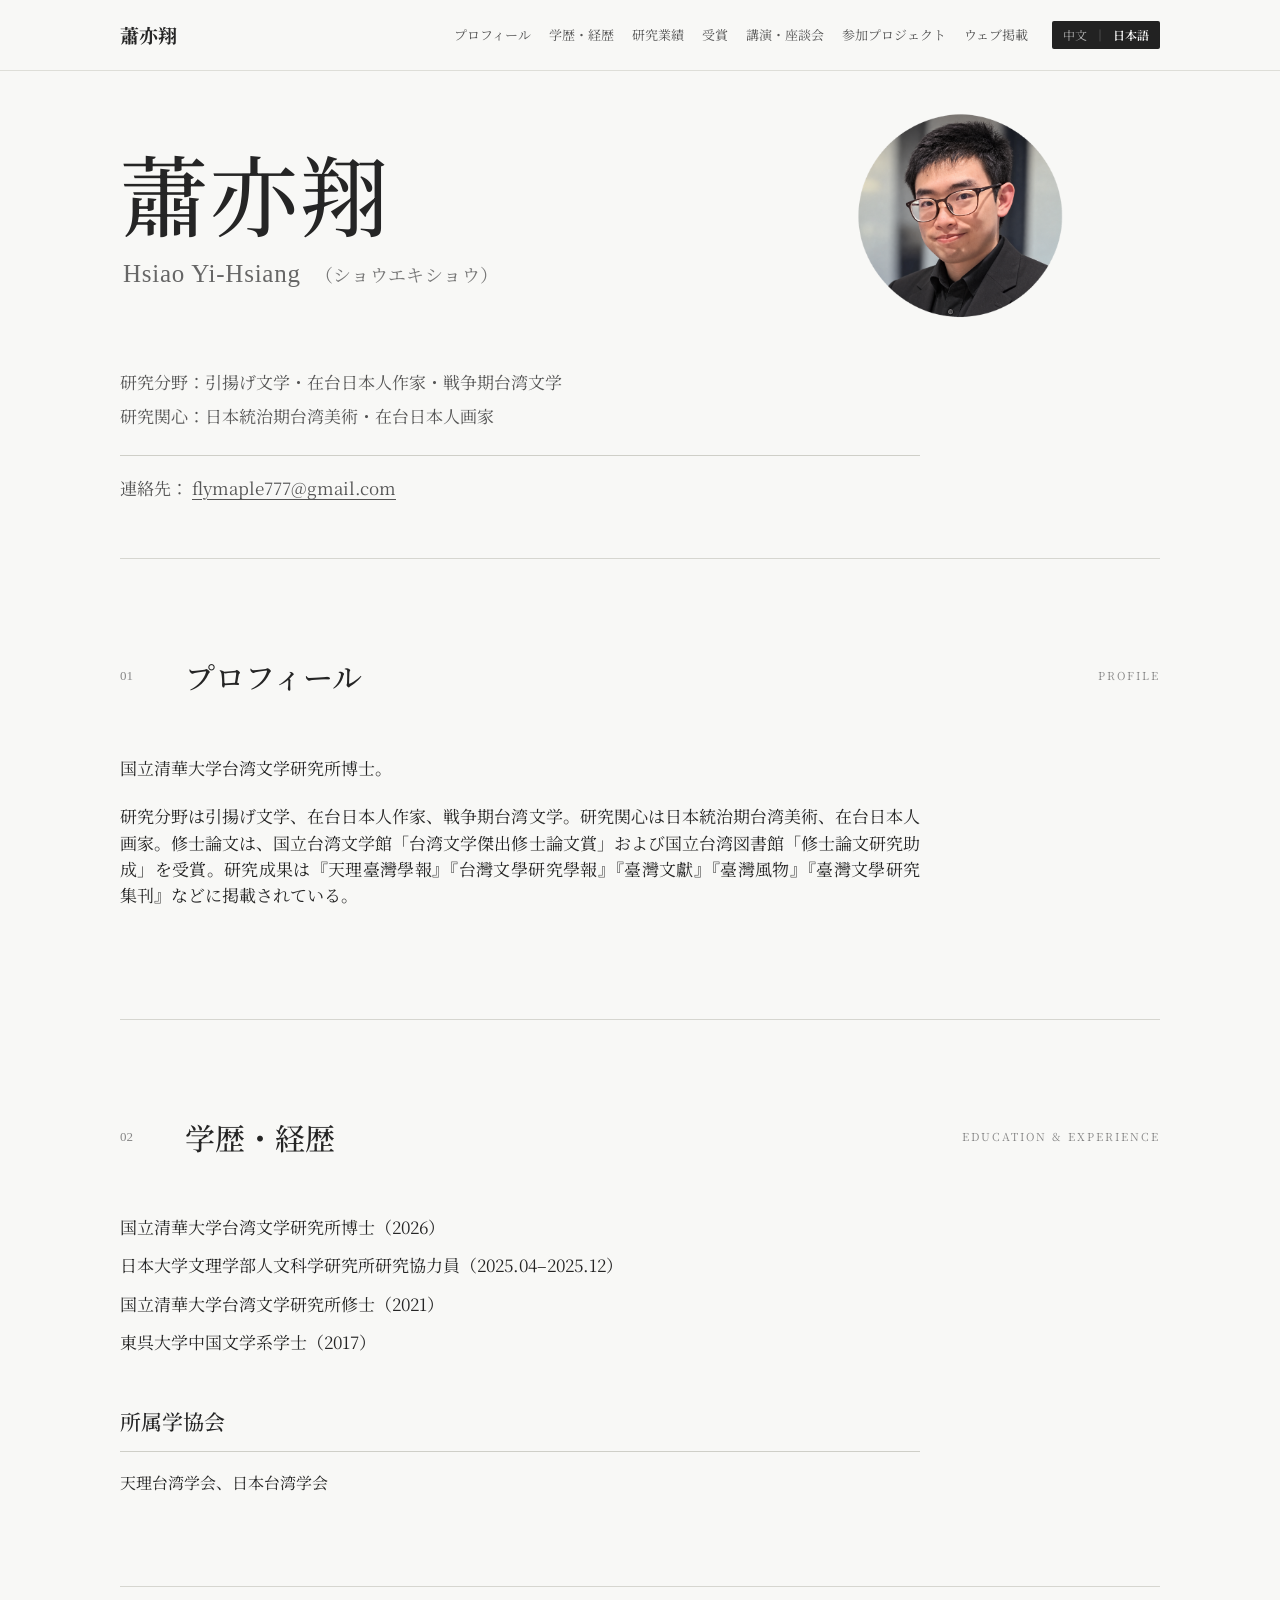
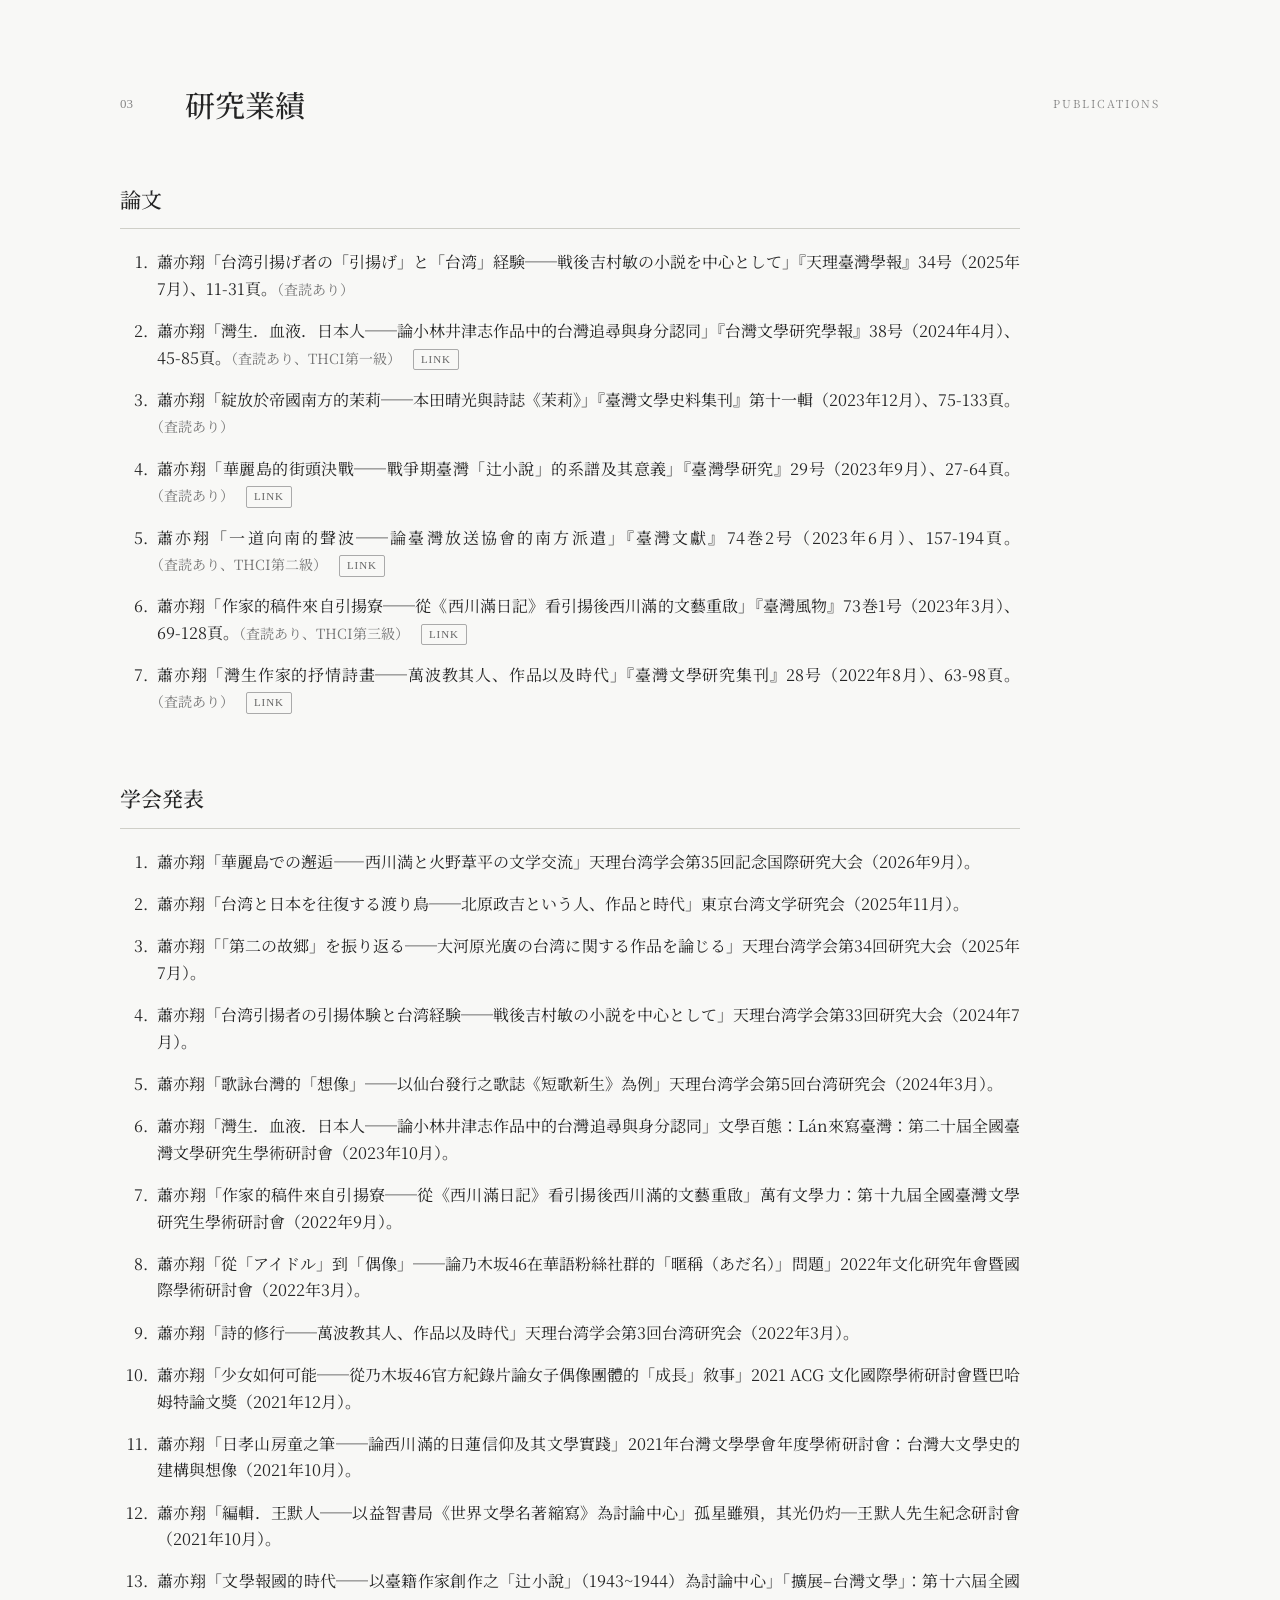
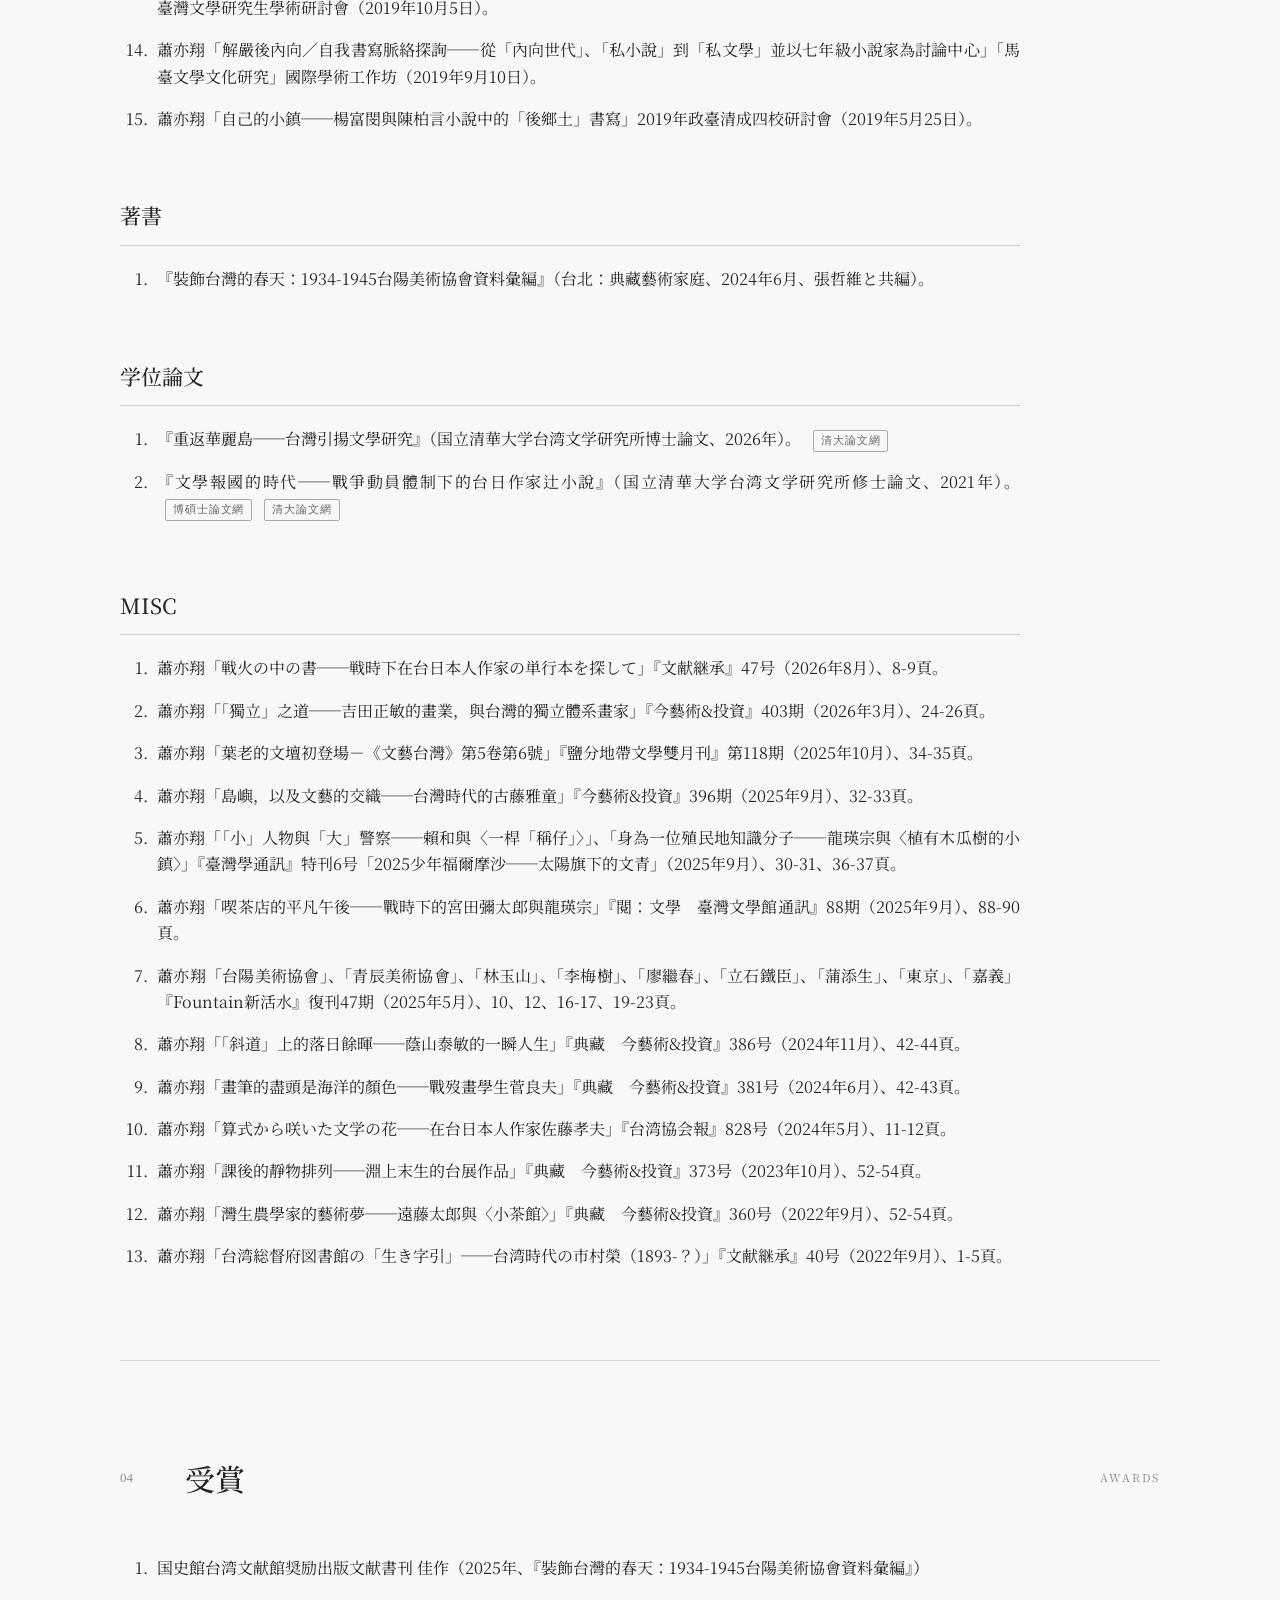
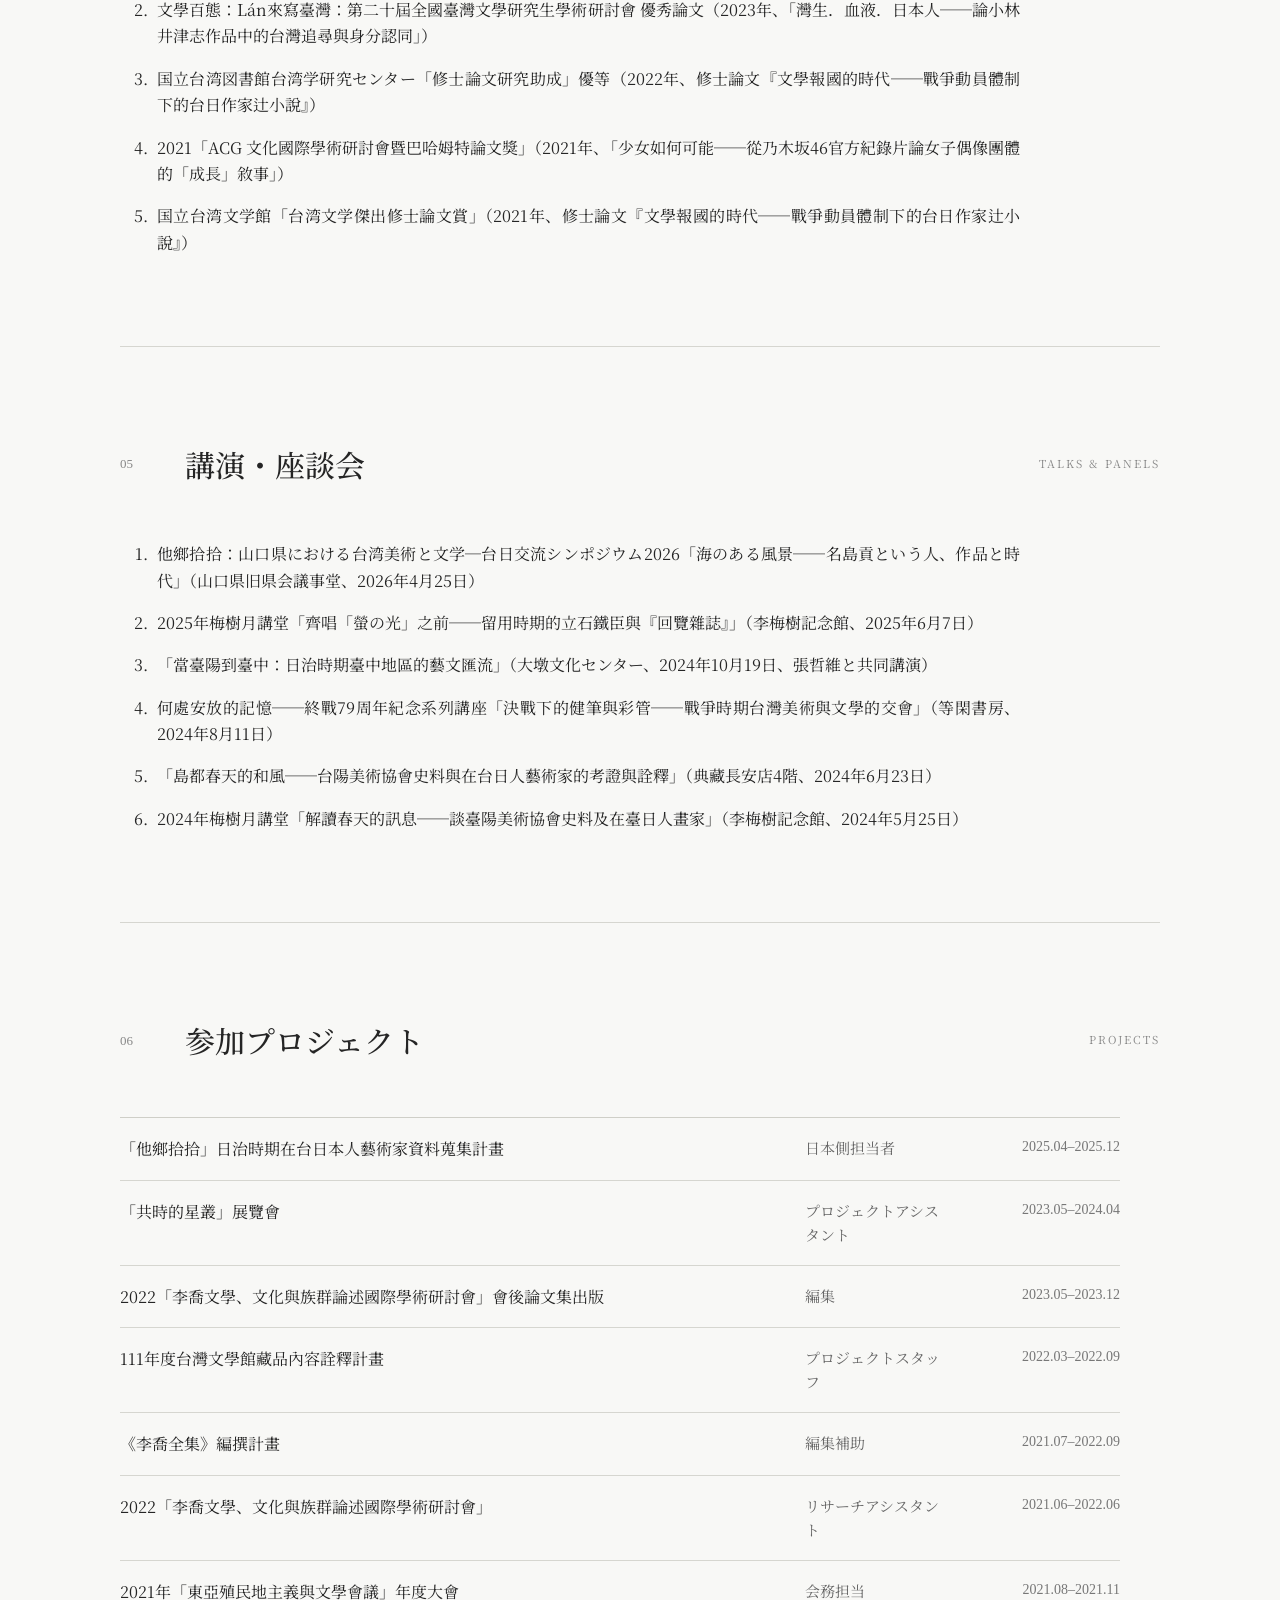
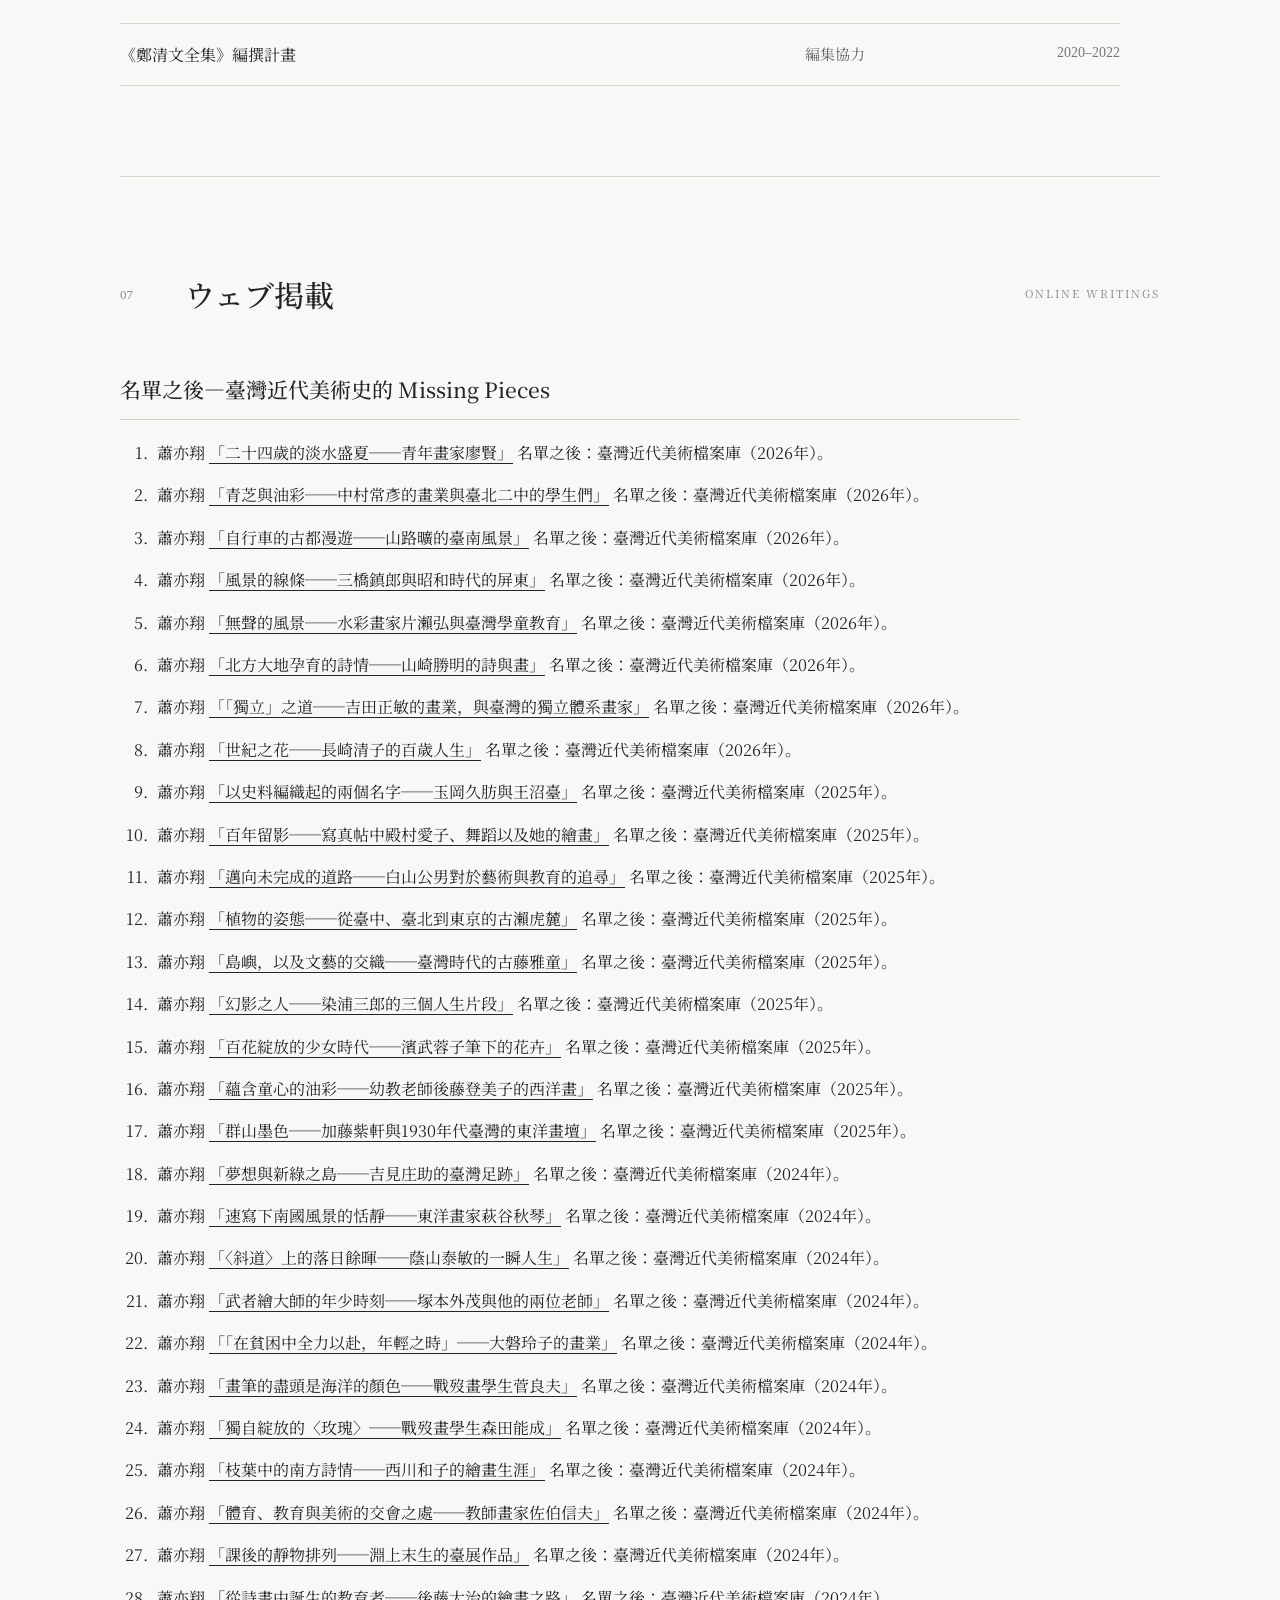
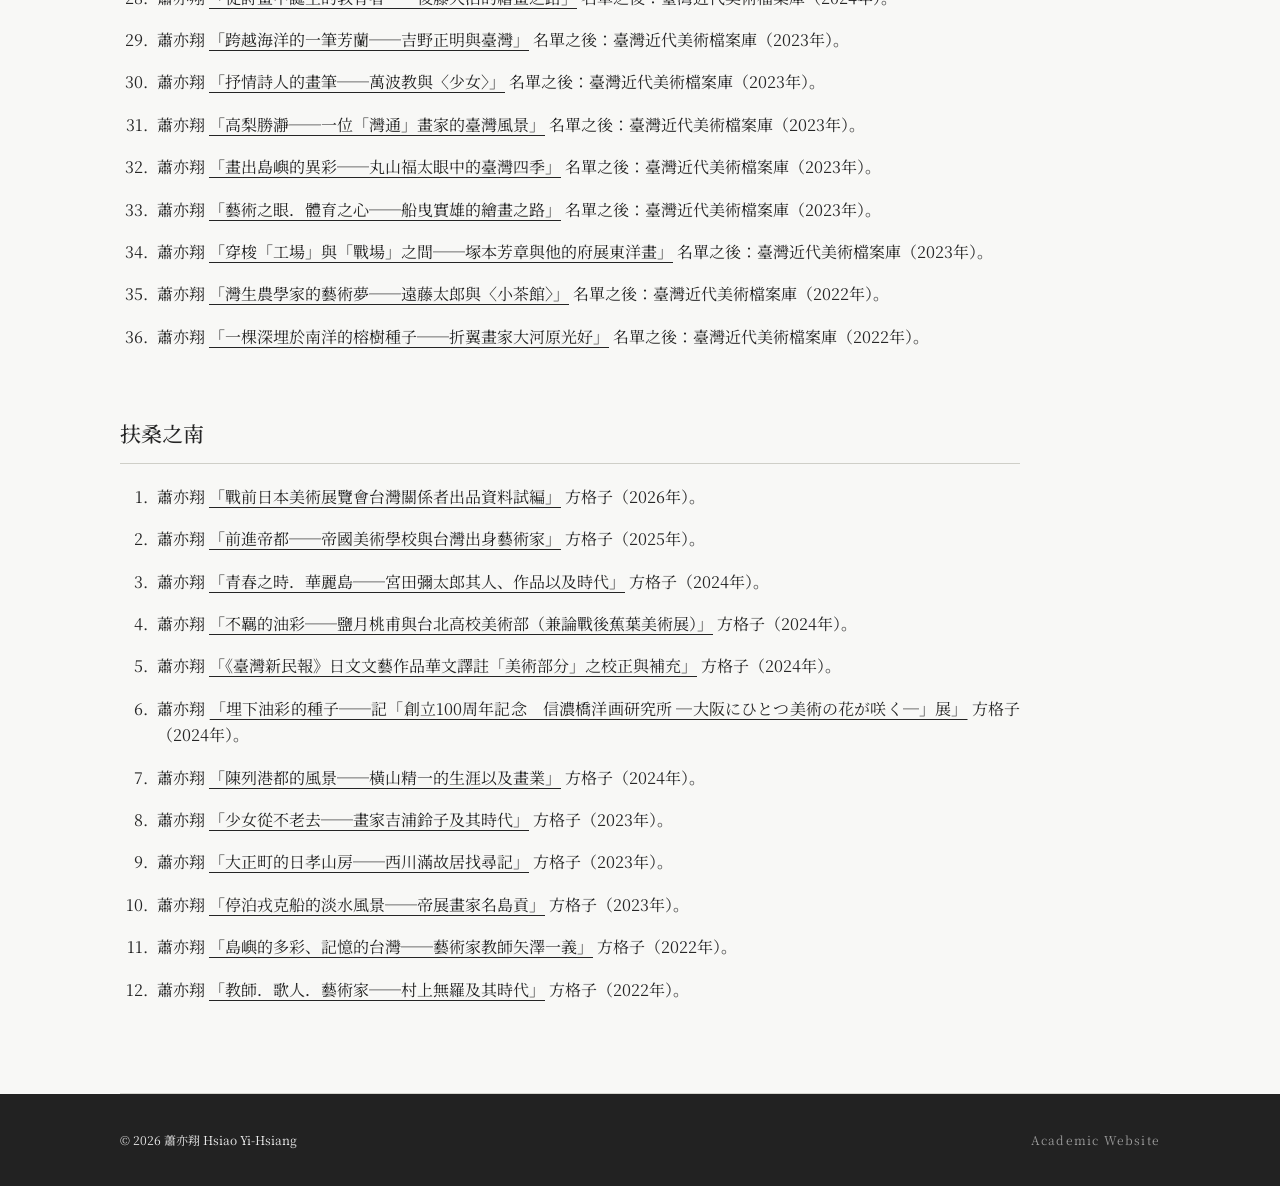
==== commit 18514321: "Update index.html" ====
--- a/ja/index.html
+++ b/ja/index.html
@@ -214,9 +214,7 @@
 
                 <div class="membership-list">
 
-                    <p>天理台湾学会</p>
-
-                    <p>日本台湾学会</p>
+                    <p>天理台湾学会、日本台湾学会</p>
 
                 </div>
 
--- a/style.css
+++ b/style.css
@@ -1,7 +1,3 @@
-/* =========================
-   基本設定
-========================= */
-
 * {
     box-sizing: border-box;
 }
@@ -94,7 +90,7 @@
 
 
 /* =========================
-   頂端選單
+   頂端
 ========================= */
 
 .site-header {
@@ -139,11 +135,6 @@
     white-space: nowrap;
 }
 
-
-/* =========================
-   頂端右側
-========================= */
-
 .header-actions {
     display: flex;
 
@@ -156,11 +147,6 @@
     margin-left: auto;
 }
 
-
-/* =========================
-   導覽選單
-========================= */
-
 .navigation {
     display: flex;
 
@@ -238,7 +224,7 @@
 
 
 /* =========================
-   主要內容
+   主體
 ========================= */
 
 main {
@@ -267,11 +253,6 @@
 
     border-bottom: 1px solid #d6d6d0;
 }
-
-
-/* =========================
-   首頁姓名與照片
-========================= */
 
 .hero-top {
     width: 100%;
@@ -416,7 +397,7 @@
 
 
 /* =========================
-   各主要區塊
+   主要區塊
 ========================= */
 
 .section {
@@ -491,11 +472,6 @@
     margin-bottom: 20px;
 }
 
-
-/* =========================
-   關於我
-========================= */
-
 .about-content {
     margin-left: 0;
 }
@@ -537,6 +513,48 @@
 
 
 /* =========================
+   所屬學會
+========================= */
+
+.membership-block {
+    max-width: 800px;
+
+    margin-top: 48px;
+}
+
+.membership-block h3 {
+    margin: 0 0 18px 0;
+
+    padding-bottom: 10px;
+
+    border-bottom: 1px solid #cfcfc8;
+
+    font-family:
+        "Noto Serif TC",
+        "PMingLiU",
+        serif;
+
+    font-size: 21px;
+
+    font-weight: 500;
+}
+
+.membership-list {
+    font-size: 16px;
+
+    line-height: 1.6;
+}
+
+.membership-list p {
+    margin: 0 0 8px 0;
+}
+
+.membership-list p:last-child {
+    margin-bottom: 0;
+}
+
+
+/* =========================
    學術論著
 ========================= */
 
@@ -599,7 +617,7 @@
 
 
 /* =========================
-   學術獎項 ＋ 演講與座談
+   獎項／演講
 ========================= */
 
 .simple-list,
@@ -862,6 +880,18 @@
 
     .education-list {
         font-size: 16px;
+    }
+
+    .membership-block {
+        margin-top: 38px;
+    }
+
+    .membership-block h3 {
+        font-size: 20px;
+    }
+
+    .membership-list {
+        font-size: 15px;
     }
 
     .publication-category {
@@ -961,7 +991,8 @@
 html[lang="ja"] .site-title,
 html[lang="ja"] .hero-name h1,
 html[lang="ja"] .section-title h2,
-html[lang="ja"] .publication-category h3 {
+html[lang="ja"] .publication-category h3,
+html[lang="ja"] .membership-block h3 {
     font-family:
         "Noto Serif JP",
         "Noto Serif TC",
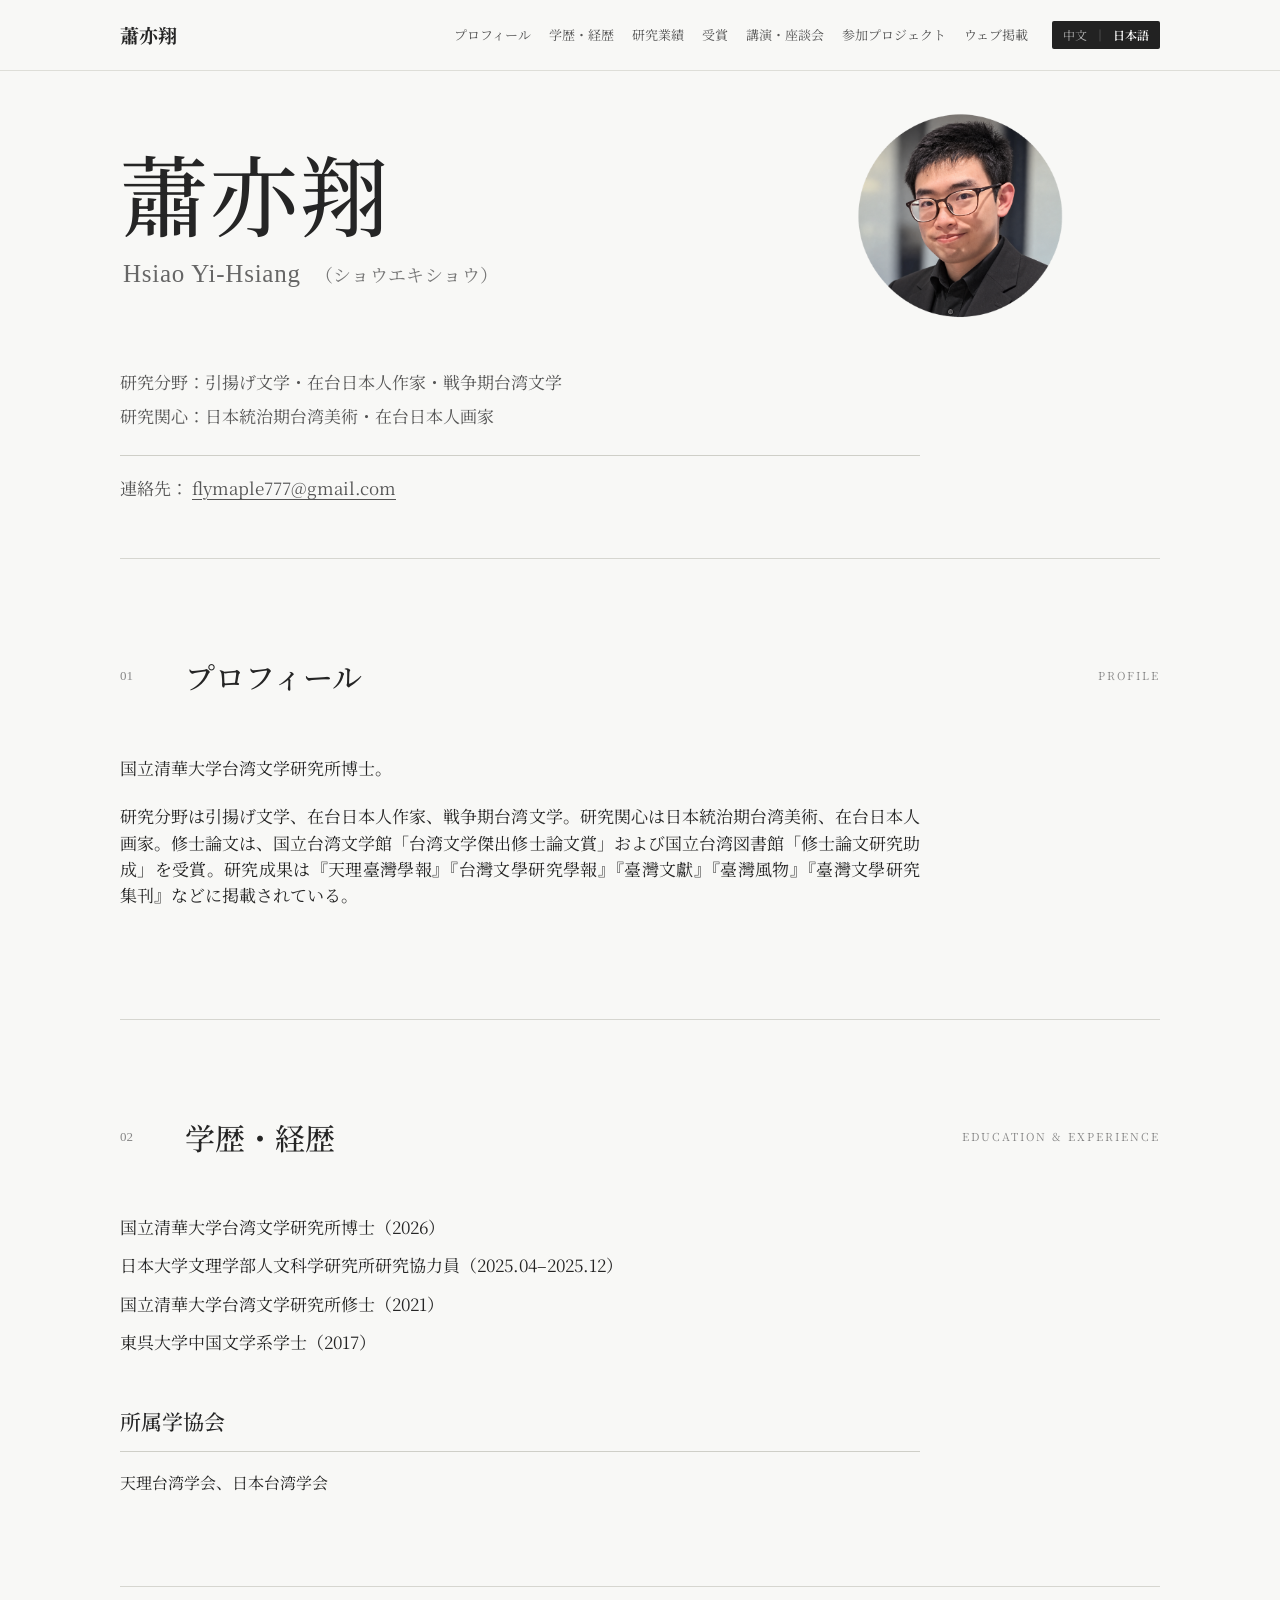
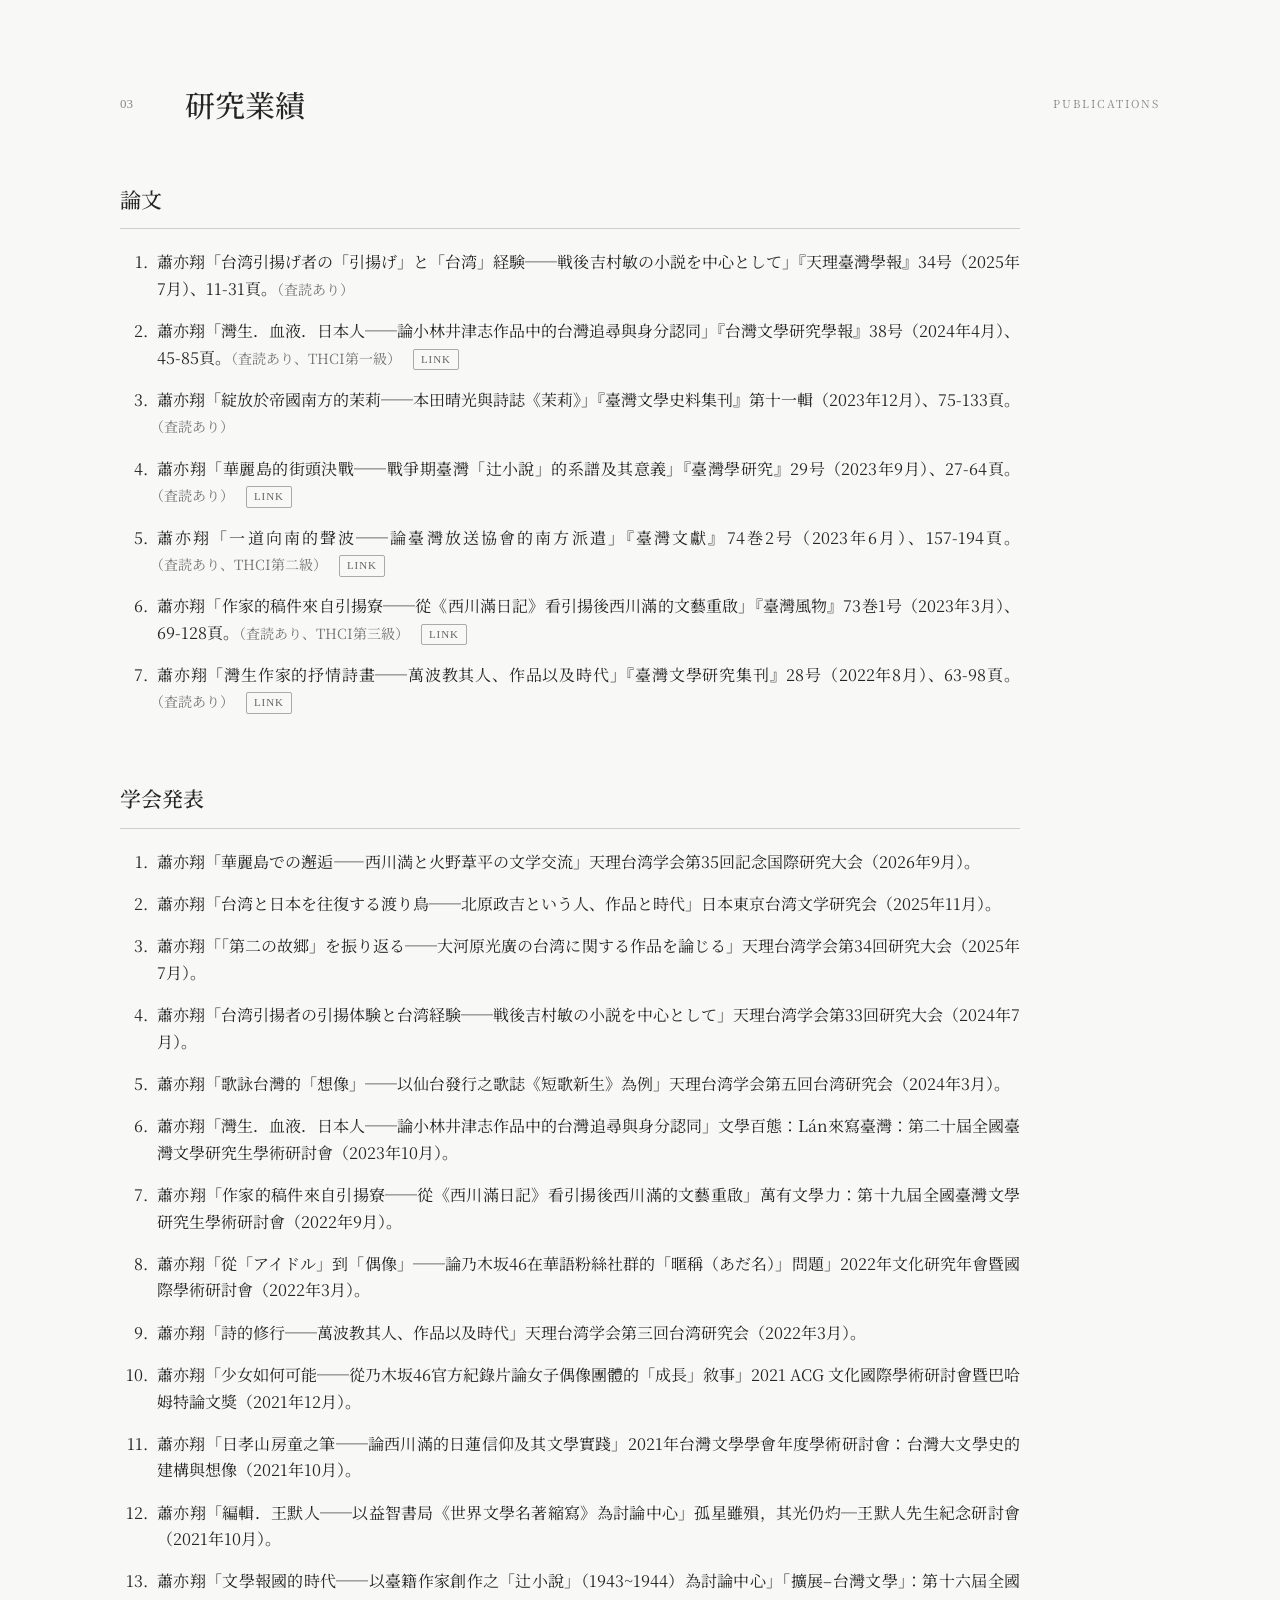
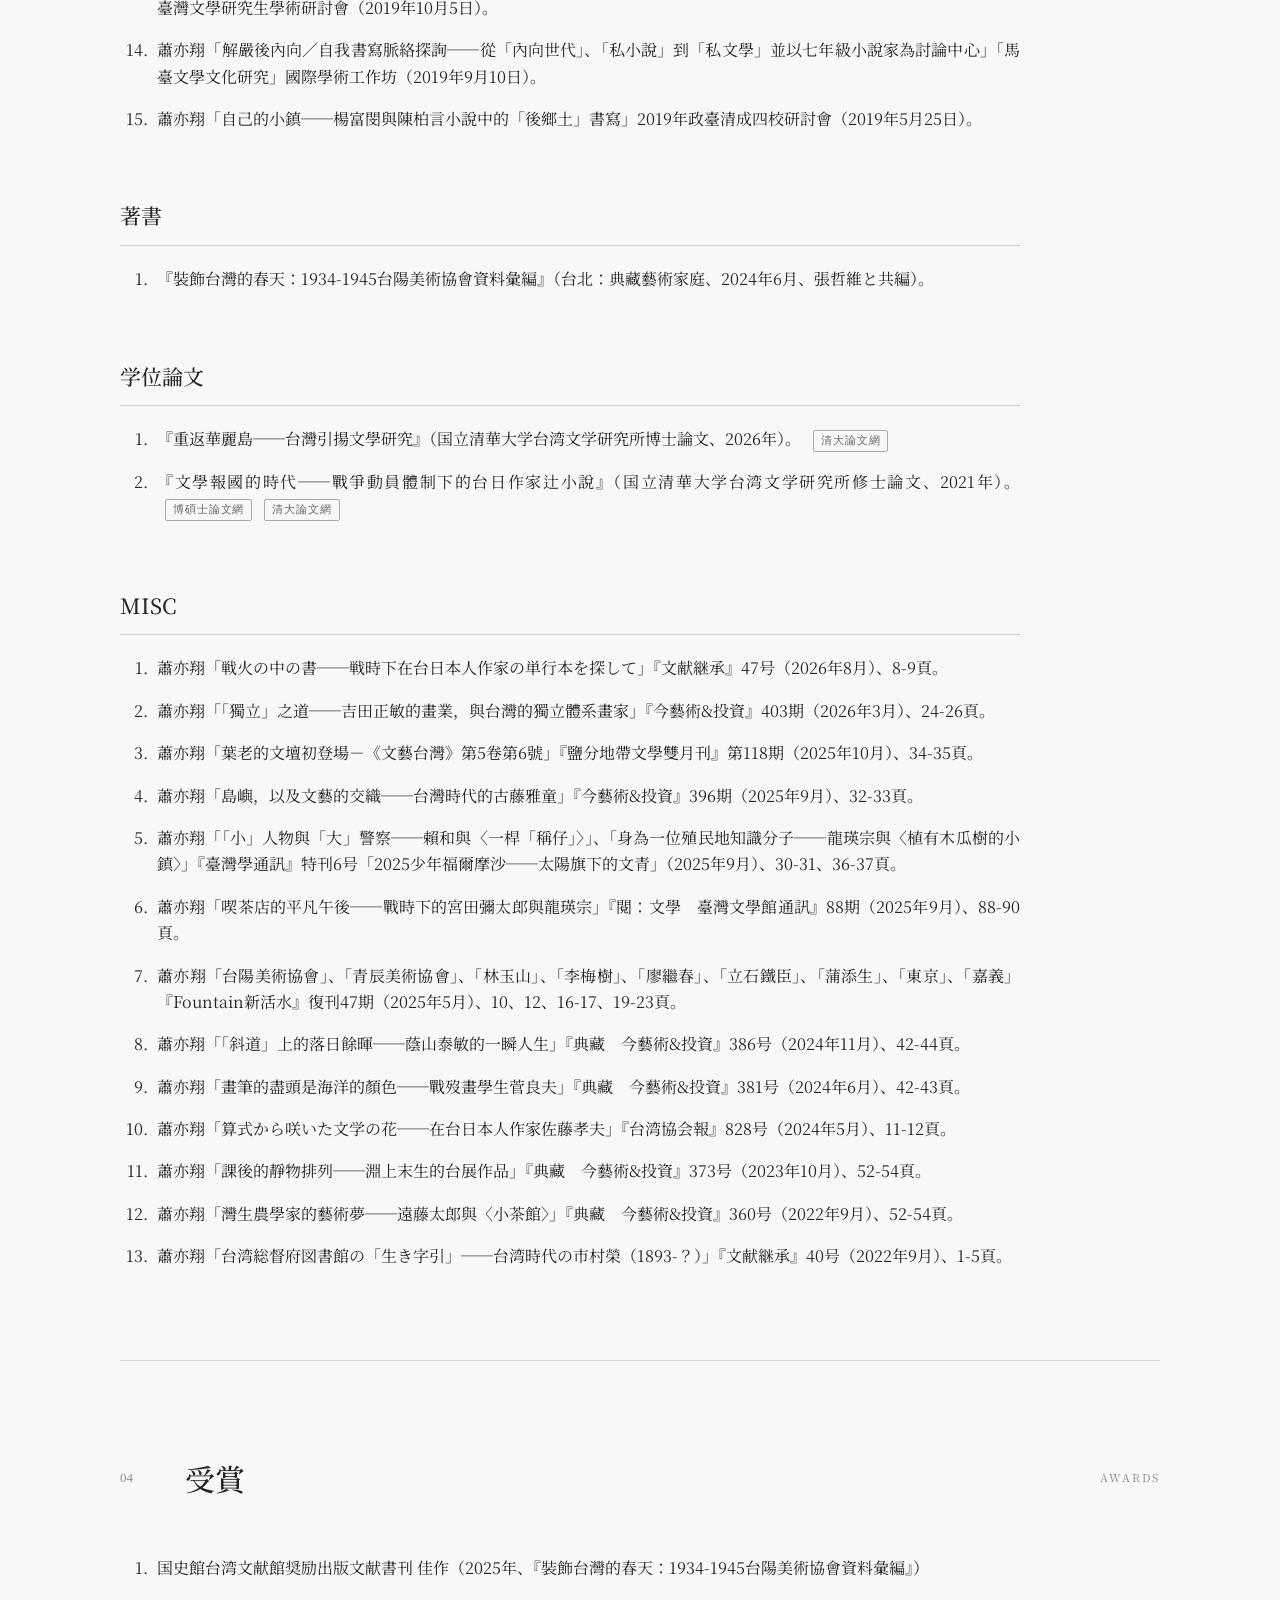
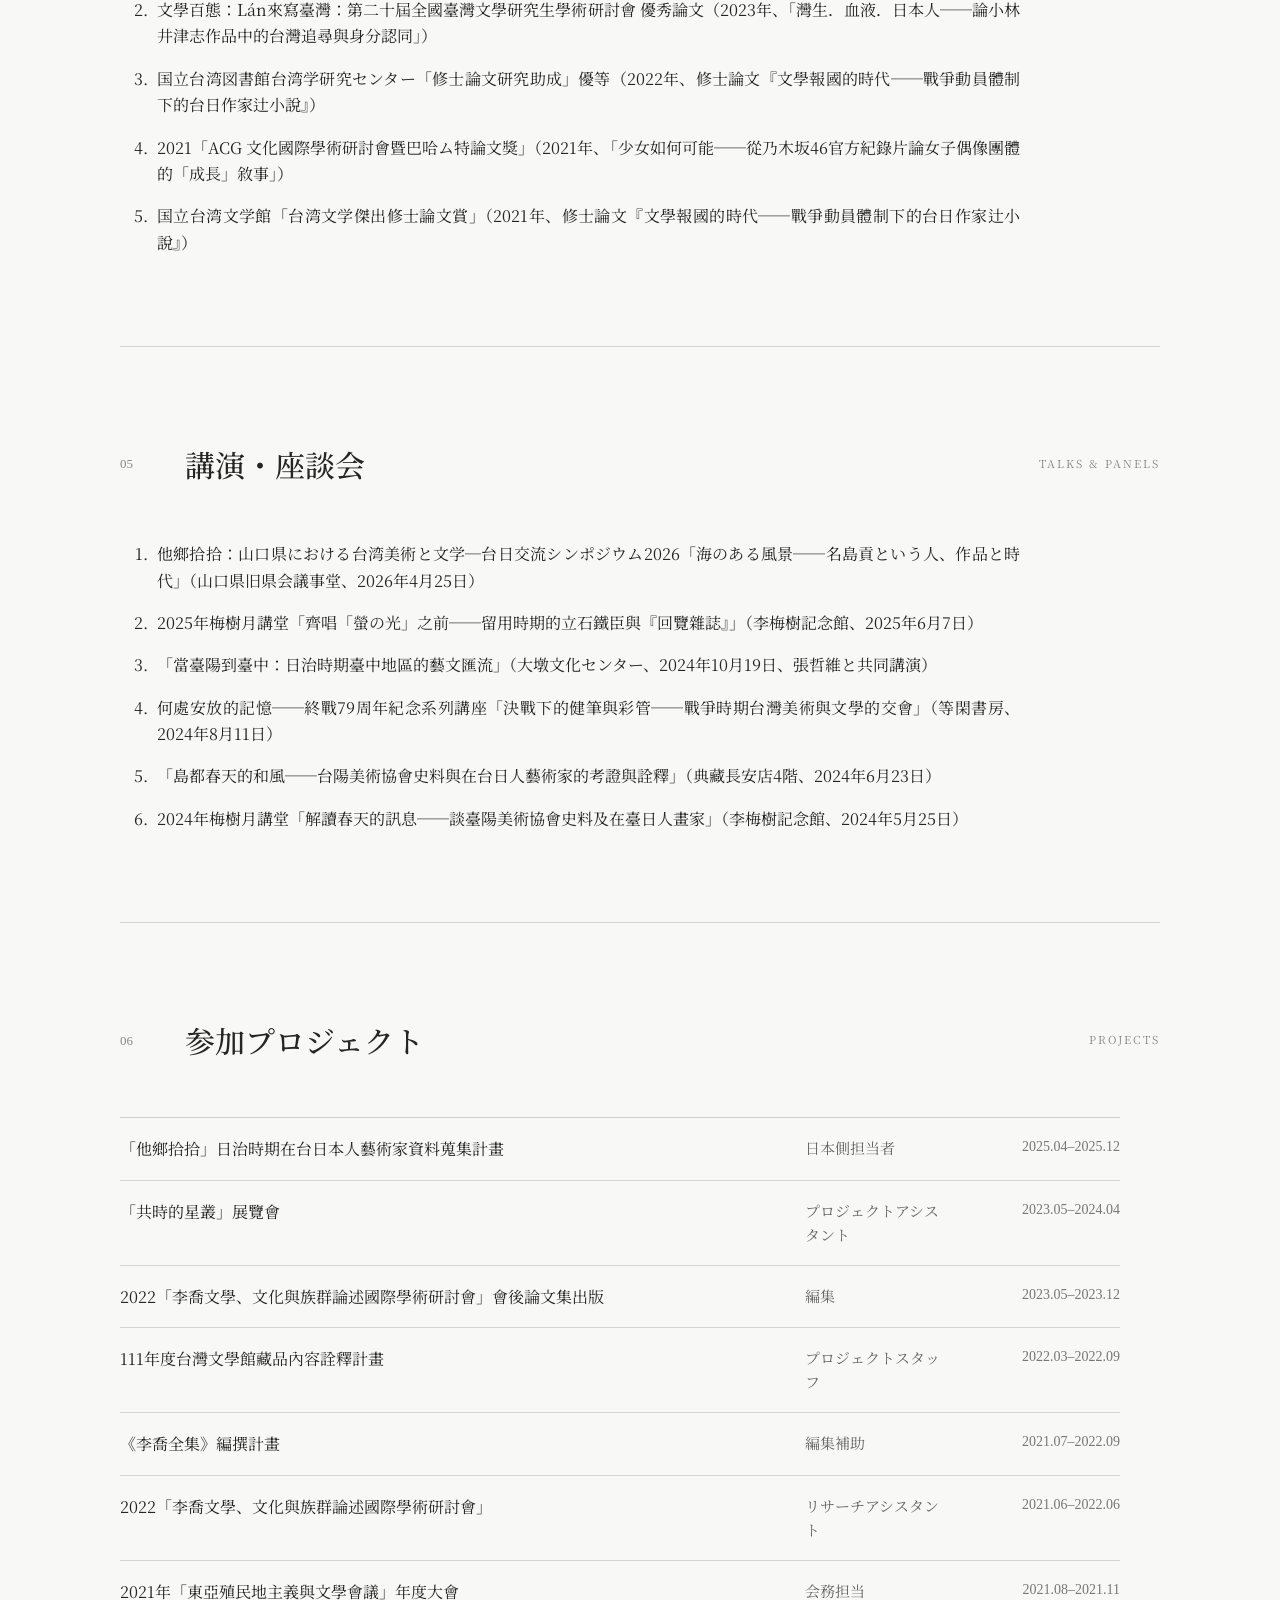
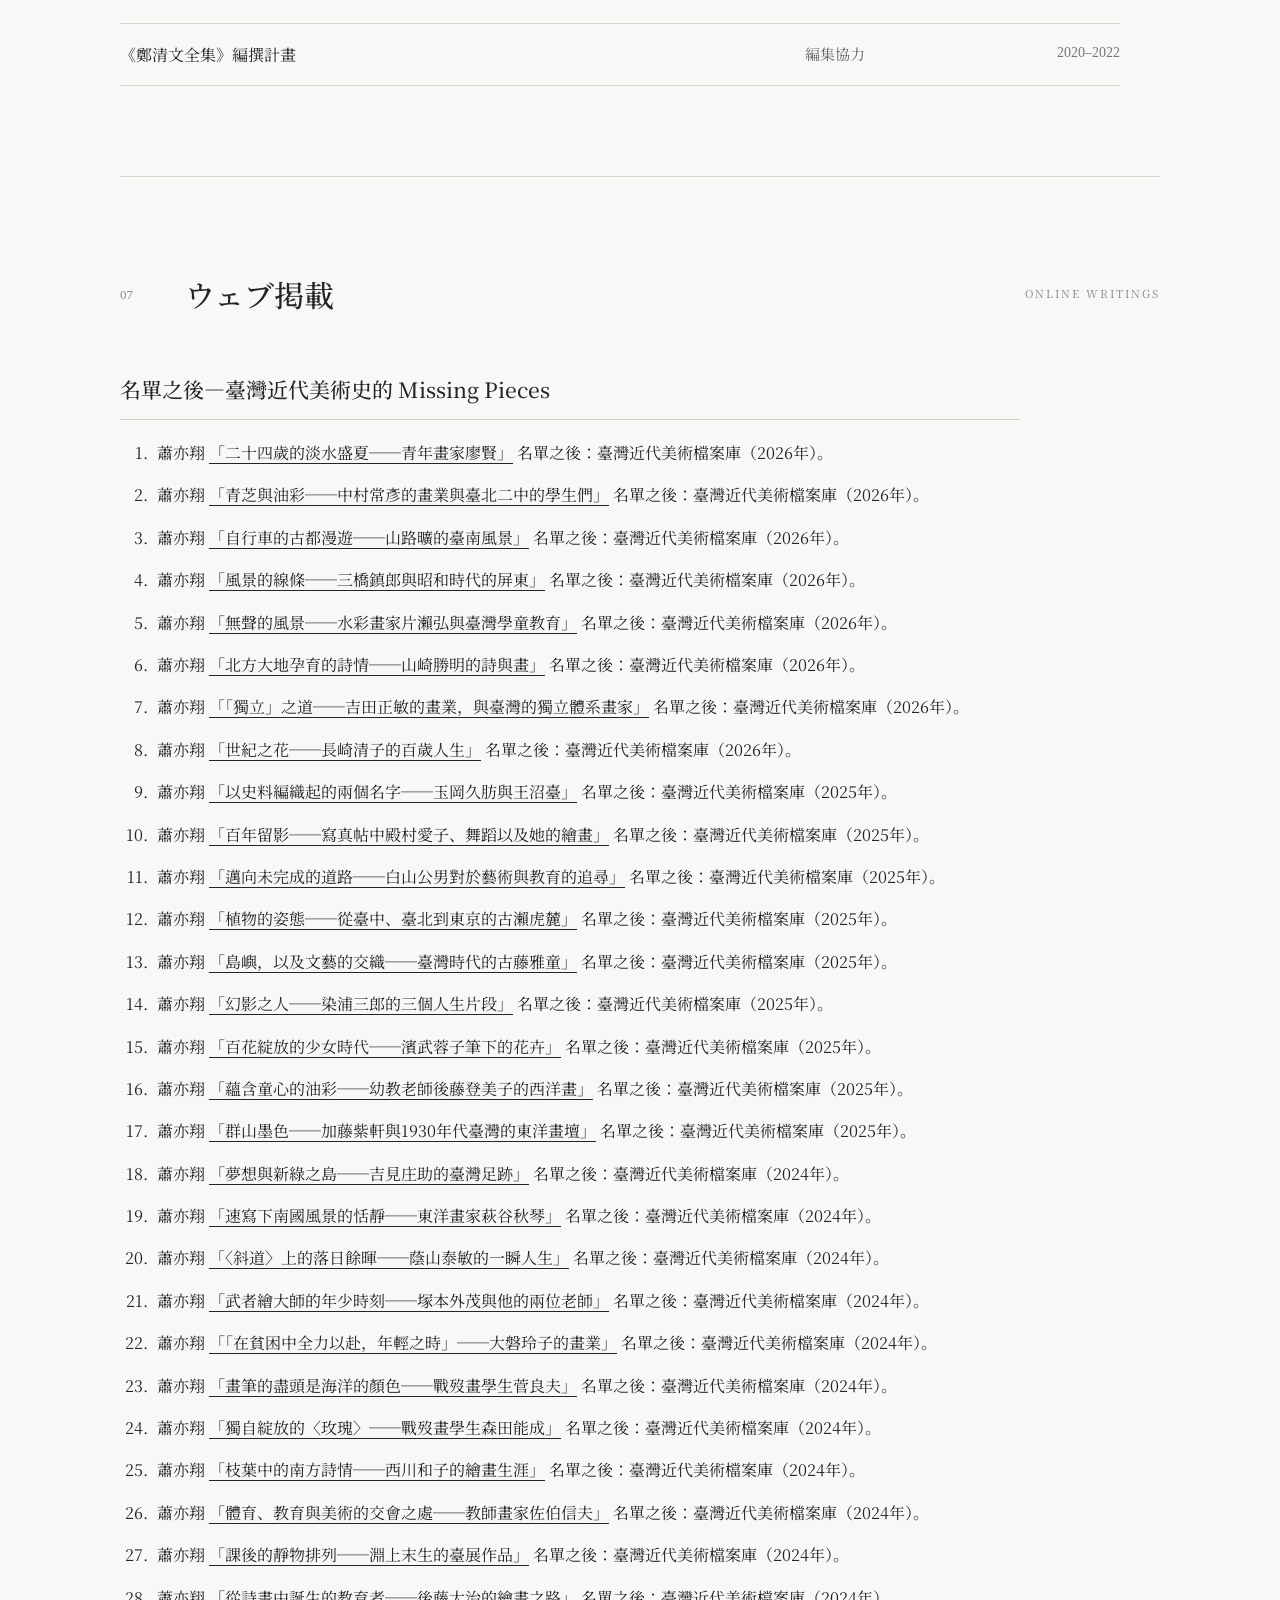
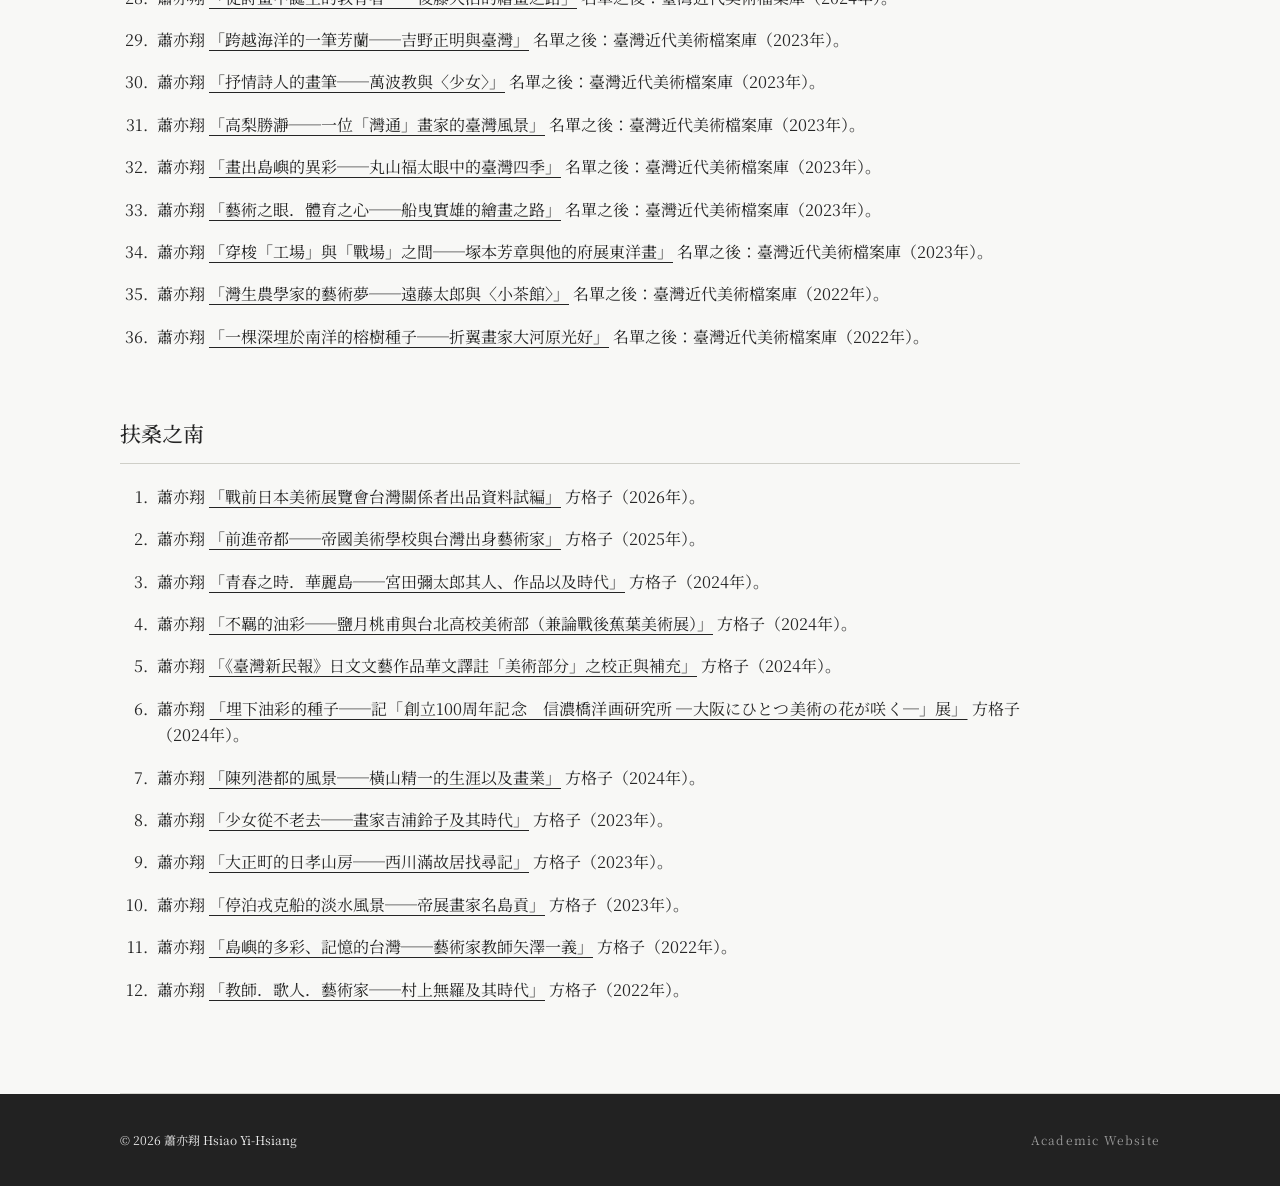
==== commit ca96a721: "Update index.html" ====
--- a/ja/index.html
+++ b/ja/index.html
@@ -11,6 +11,23 @@
 
     <meta name="description"
           content="蕭亦翔（Hsiao Yi-Hsiang）の個人学術ウェブサイト。研究分野は引揚げ文学、在台日本人作家、戦争期台湾文学。研究関心は日本統治期台湾美術、在台日本人画家。">
+
+
+    <!-- Google tag (gtag.js) -->
+    <script async src="https://www.googletagmanager.com/gtag/js?id=G-X85E4WRVP9"></script>
+
+    <script>
+        window.dataLayer = window.dataLayer || [];
+
+        function gtag() {
+            dataLayer.push(arguments);
+        }
+
+        gtag('js', new Date());
+
+        gtag('config', 'G-X85E4WRVP9');
+    </script>
+
 
     <link rel="canonical"
           href="https://hsiaoyihsiang.github.io/ja/">
@@ -51,6 +68,7 @@
             <div class="site-title">
                 <a href="#top">蕭亦翔</a>
             </div>
+
 
             <div class="header-actions">
 
@@ -64,6 +82,7 @@
                     <a href="#online">ウェブ掲載</a>
                 </nav>
 
+
                 <div class="language-switch"
                      aria-label="言語選択">
 
@@ -96,6 +115,8 @@
     <main id="top">
 
 
+        <!-- トップ -->
+
         <section class="hero">
 
             <div class="hero-top">
@@ -123,6 +144,7 @@
 
             </div>
 
+
             <p class="hero-description">
                 研究分野：引揚げ文学・在台日本人作家・戦争期台湾文学
             </p>
@@ -158,6 +180,7 @@
 
             </div>
 
+
             <div class="section-content about-content">
 
                 <p>
@@ -187,6 +210,7 @@
 
             </div>
 
+
             <div class="education-list">
 
                 <p>
@@ -213,9 +237,7 @@
                 <h3>所属学協会</h3>
 
                 <div class="membership-list">
-
                     <p>天理台湾学会、日本台湾学会</p>
-
                 </div>
 
             </div>
@@ -237,6 +259,8 @@
 
             </div>
 
+
+            <!-- 論文 -->
 
             <div class="publication-category">
 
@@ -307,6 +331,8 @@
             </div>
 
 
+            <!-- 学会発表 -->
+
             <div class="publication-category">
 
                 <h3>学会発表</h3>
@@ -318,7 +344,7 @@
                     </li>
 
                     <li>
-                        蕭亦翔「台湾と日本を往復する渡り鳥──北原政吉という人、作品と時代」東京台湾文学研究会（2025年11月）。
+                        蕭亦翔「台湾と日本を往復する渡り鳥──北原政吉という人、作品と時代」日本東京台湾文学研究会（2025年11月）。
                     </li>
 
                     <li>
@@ -330,7 +356,7 @@
                     </li>
 
                     <li>
-                        蕭亦翔「歌詠台灣的「想像」──以仙台發行之歌誌《短歌新生》為例」天理台湾学会第5回台湾研究会（2024年3月）。
+                        蕭亦翔「歌詠台灣的「想像」──以仙台發行之歌誌《短歌新生》為例」天理台湾学会第五回台湾研究会（2024年3月）。
                     </li>
 
                     <li>
@@ -346,7 +372,7 @@
                     </li>
 
                     <li>
-                        蕭亦翔「詩的修行──萬波教其人、作品以及時代」天理台湾学会第3回台湾研究会（2022年3月）。
+                        蕭亦翔「詩的修行──萬波教其人、作品以及時代」天理台湾学会第三回台湾研究会（2022年3月）。
                     </li>
 
                     <li>
@@ -378,6 +404,8 @@
             </div>
 
 
+            <!-- 著書 -->
+
             <div class="publication-category">
 
                 <h3>著書</h3>
@@ -392,6 +420,8 @@
 
             </div>
 
+
+            <!-- 学位論文 -->
 
             <div class="publication-category">
 
@@ -431,6 +461,8 @@
             </div>
 
 
+            <!-- MISC -->
+
             <div class="publication-category">
 
                 <h3>MISC</h3>
@@ -510,6 +542,7 @@
 
             </div>
 
+
             <div class="simple-list">
 
                 <ol>
@@ -527,7 +560,7 @@
                     </li>
 
                     <li>
-                        2021「ACG 文化國際學術研討會暨巴哈姆特論文獎」（2021年、「少女如何可能──從乃木坂46官方紀錄片論女子偶像團體的「成長」敘事」）
+                        2021「ACG 文化國際學術研討會暨巴哈ム特論文獎」（2021年、「少女如何可能──從乃木坂46官方紀錄片論女子偶像團體的「成長」敘事」）
                     </li>
 
                     <li>
@@ -555,6 +588,7 @@
 
             </div>
 
+
             <div class="talk-list">
 
                 <ol>
@@ -604,54 +638,142 @@
 
             </div>
 
+
             <div class="project-list">
 
                 <div class="project-item">
-                    <div class="project-name">「他鄉拾拾」日治時期在台日本人藝術家資料蒐集計畫</div>
-                    <div class="project-role">日本側担当者</div>
-                    <div class="project-date">2025.04–2025.12</div>
-                </div>
+
+                    <div class="project-name">
+                        「他鄉拾拾」日治時期在台日本人藝術家資料蒐集計畫
+                    </div>
+
+                    <div class="project-role">
+                        日本側担当者
+                    </div>
+
+                    <div class="project-date">
+                        2025.04–2025.12
+                    </div>
+
+                </div>
+
 
                 <div class="project-item">
-                    <div class="project-name">「共時的星叢」展覽會</div>
-                    <div class="project-role">プロジェクトアシスタント</div>
-                    <div class="project-date">2023.05–2024.04</div>
-                </div>
+
+                    <div class="project-name">
+                        「共時的星叢」展覽會
+                    </div>
+
+                    <div class="project-role">
+                        プロジェクトアシスタント
+                    </div>
+
+                    <div class="project-date">
+                        2023.05–2024.04
+                    </div>
+
+                </div>
+
 
                 <div class="project-item">
-                    <div class="project-name">2022「李喬文學、文化與族群論述國際學術研討會」會後論文集出版</div>
-                    <div class="project-role">編集</div>
-                    <div class="project-date">2023.05–2023.12</div>
-                </div>
+
+                    <div class="project-name">
+                        2022「李喬文學、文化與族群論述國際學術研討會」會後論文集出版
+                    </div>
+
+                    <div class="project-role">
+                        編集
+                    </div>
+
+                    <div class="project-date">
+                        2023.05–2023.12
+                    </div>
+
+                </div>
+
 
                 <div class="project-item">
-                    <div class="project-name">111年度台灣文學館藏品內容詮釋計畫</div>
-                    <div class="project-role">プロジェクトスタッフ</div>
-                    <div class="project-date">2022.03–2022.09</div>
-                </div>
+
+                    <div class="project-name">
+                        111年度台灣文學館藏品內容詮釋計畫
+                    </div>
+
+                    <div class="project-role">
+                        プロジェクトスタッフ
+                    </div>
+
+                    <div class="project-date">
+                        2022.03–2022.09
+                    </div>
+
+                </div>
+
 
                 <div class="project-item">
-                    <div class="project-name">《李喬全集》編撰計畫</div>
-                    <div class="project-role">編集補助</div>
-                    <div class="project-date">2021.07–2022.09</div>
-                </div>
+
+                    <div class="project-name">
+                        《李喬全集》編撰計畫
+                    </div>
+
+                    <div class="project-role">
+                        編集補助
+                    </div>
+
+                    <div class="project-date">
+                        2021.07–2022.09
+                    </div>
+
+                </div>
+
 
                 <div class="project-item">
-                    <div class="project-name">2022「李喬文學、文化與族群論述國際學術研討會」</div>
-                    <div class="project-role">リサーチアシスタント</div>
-                    <div class="project-date">2021.06–2022.06</div>
-                </div>
+
+                    <div class="project-name">
+                        2022「李喬文學、文化與族群論述國際學術研討會」
+                    </div>
+
+                    <div class="project-role">
+                        リサーチアシスタント
+                    </div>
+
+                    <div class="project-date">
+                        2021.06–2022.06
+                    </div>
+
+                </div>
+
 
                 <div class="project-item">
-                    <div class="project-name">2021年「東亞殖民地主義與文學會議」年度大會</div>
-                    <div class="project-role">会務担当</div>
-                    <div class="project-date">2021.08–2021.11</div>
-                </div>
+
+                    <div class="project-name">
+                        2021年「東亞殖民地主義與文學會議」年度大會
+                    </div>
+
+                    <div class="project-role">
+                        会務担当
+                    </div>
+
+                    <div class="project-date">
+                        2021.08–2021.11
+                    </div>
+
+                </div>
+
 
                 <div class="project-item">
-                    <div class="project-name">《鄭清文全集》編撰計畫</div>
-                    <div class="project-role">編集協力</div>
-                    <div class="project-date">2020–2022</div>
+
+                    <div class="project-name">
+                        《鄭清文全集》編撰計畫
+                    </div>
+
+                    <div class="project-role">
+                        編集協力
+                    </div>
+
+                    <div class="project-date">
+                        2020–2022
+                    </div>
+
                 </div>
 
             </div>
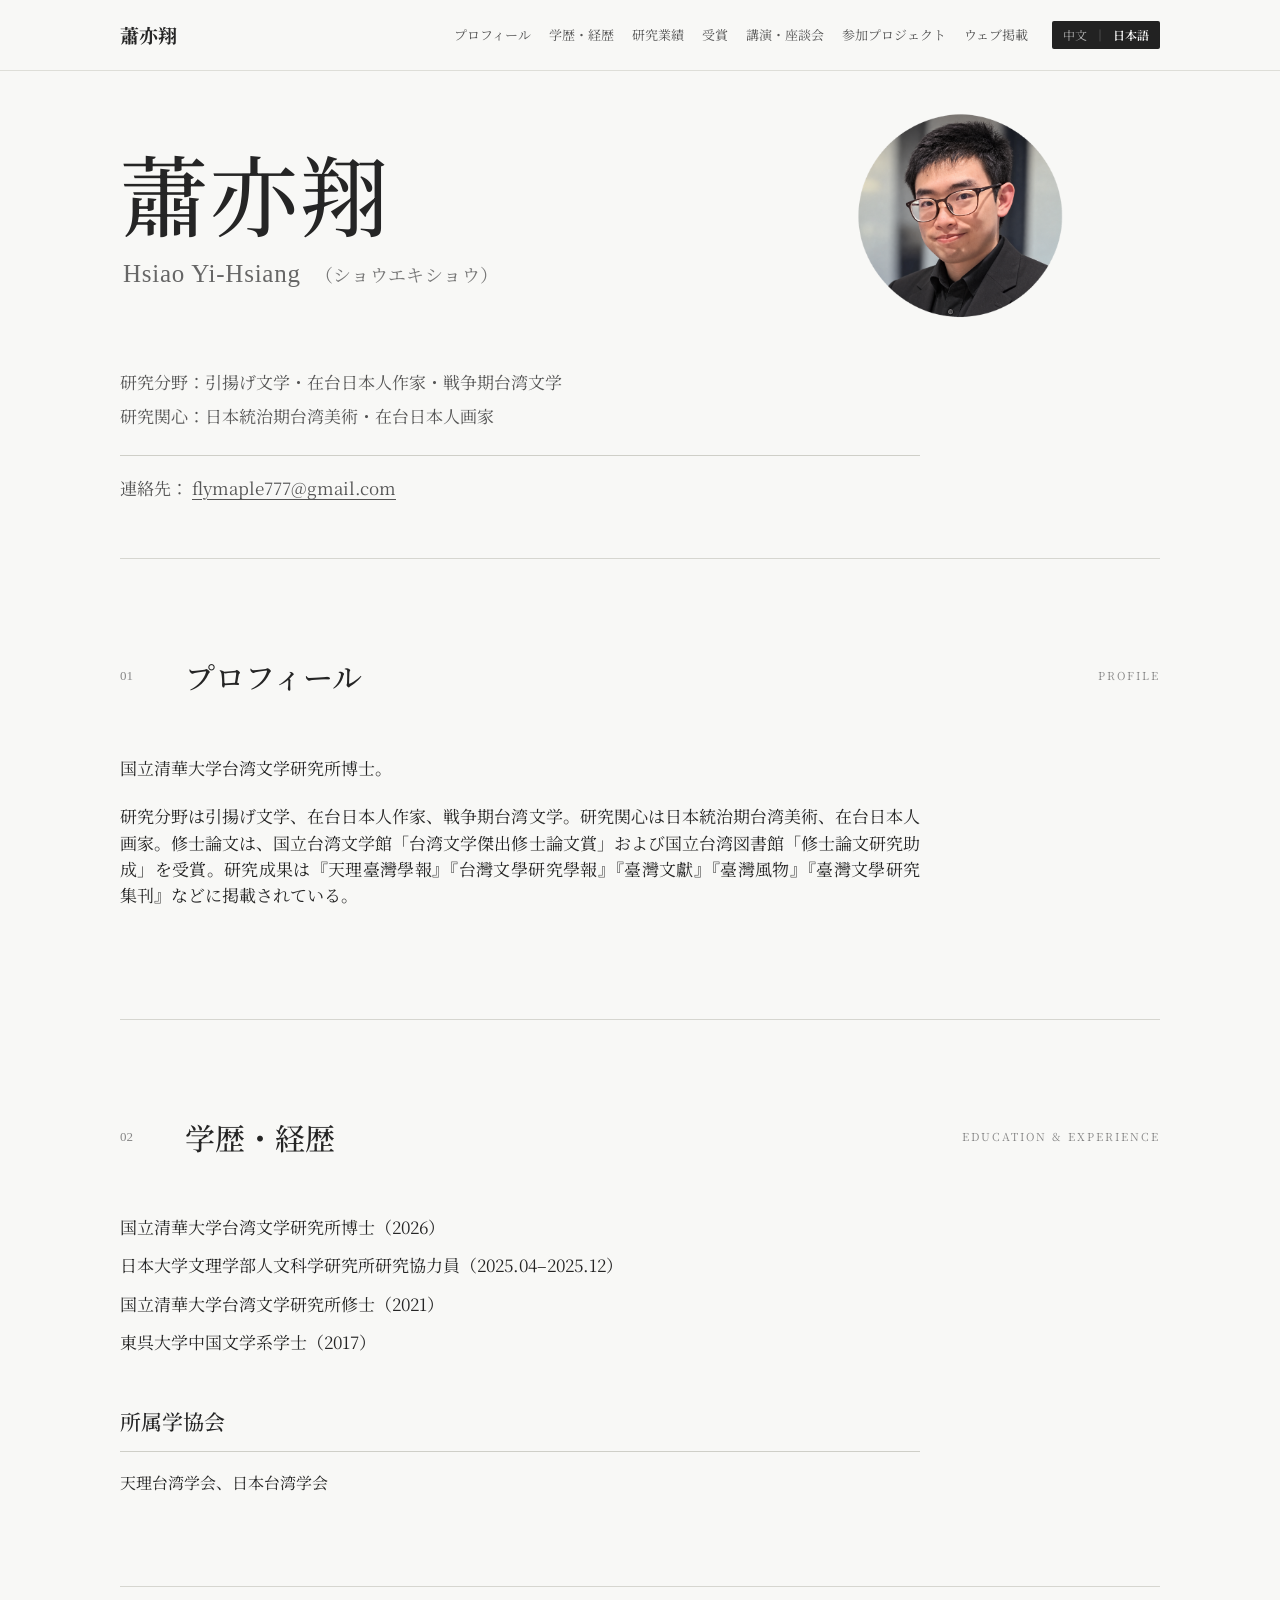
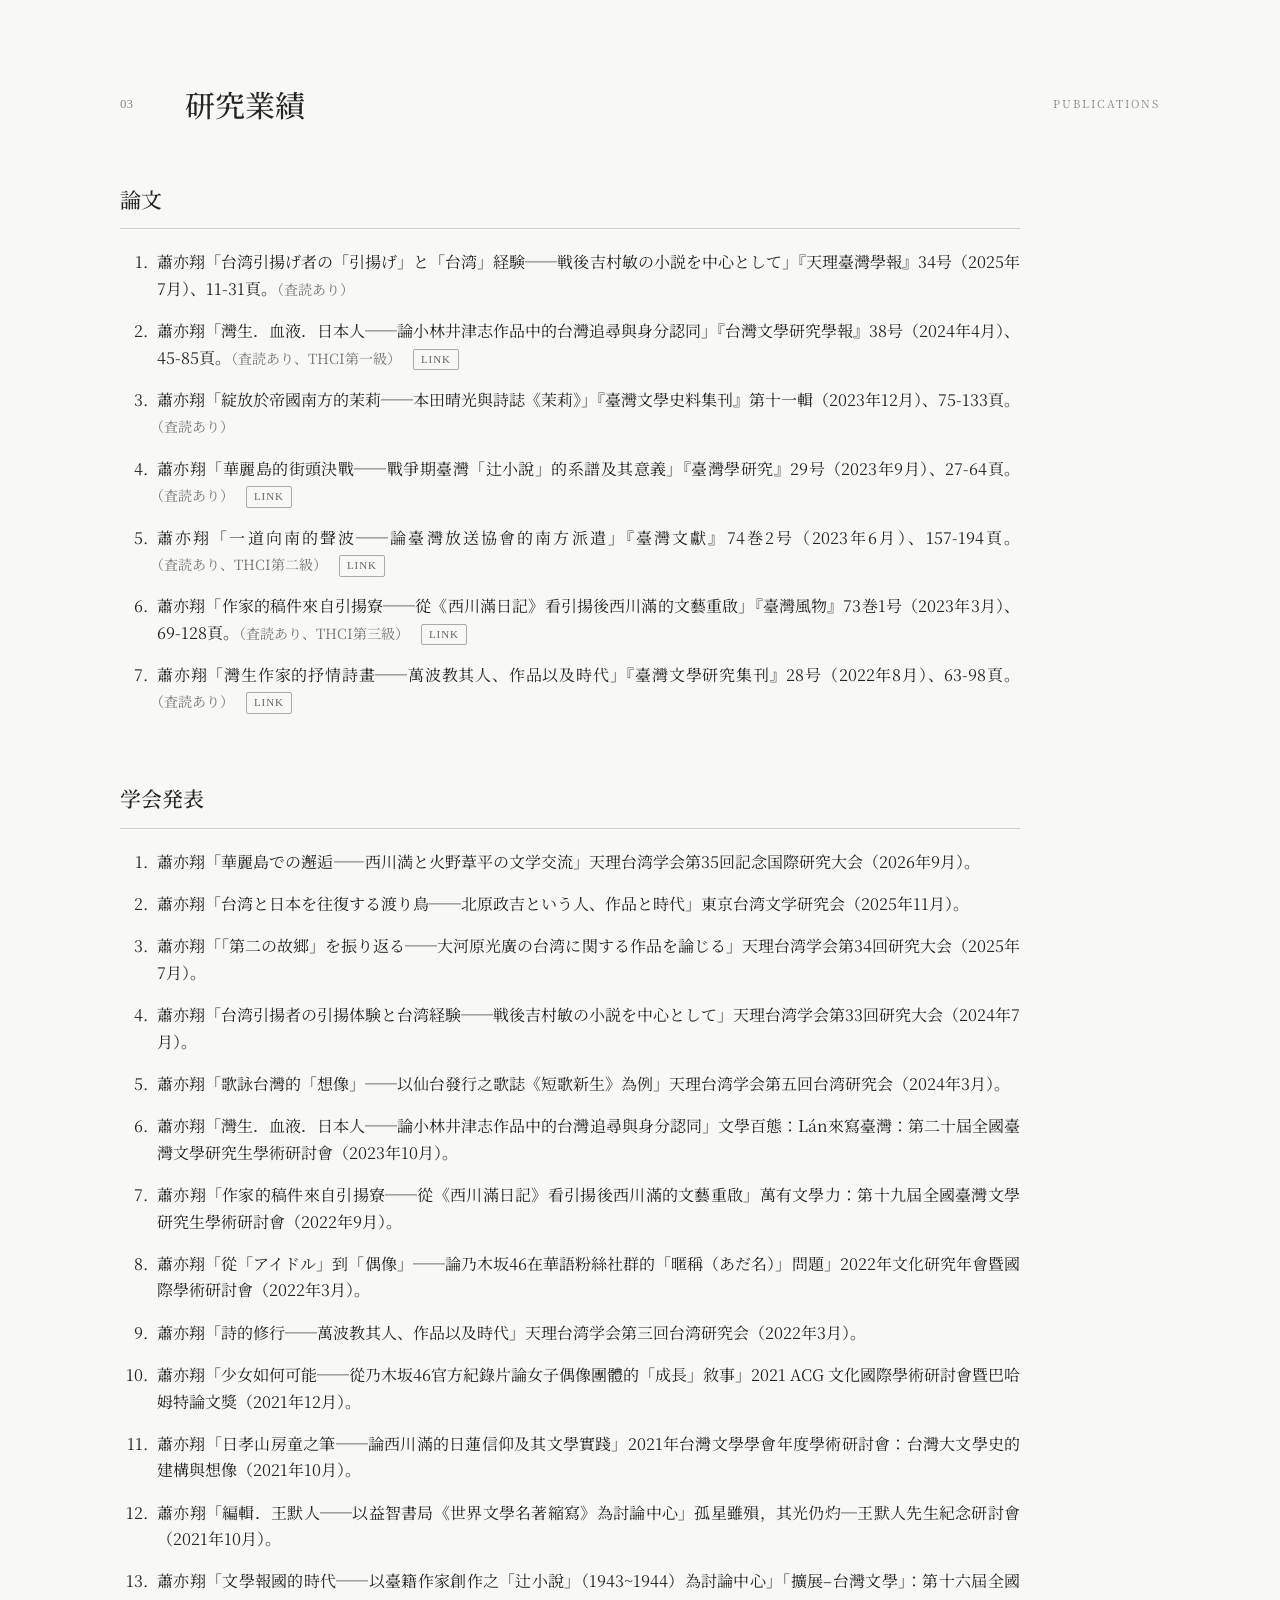
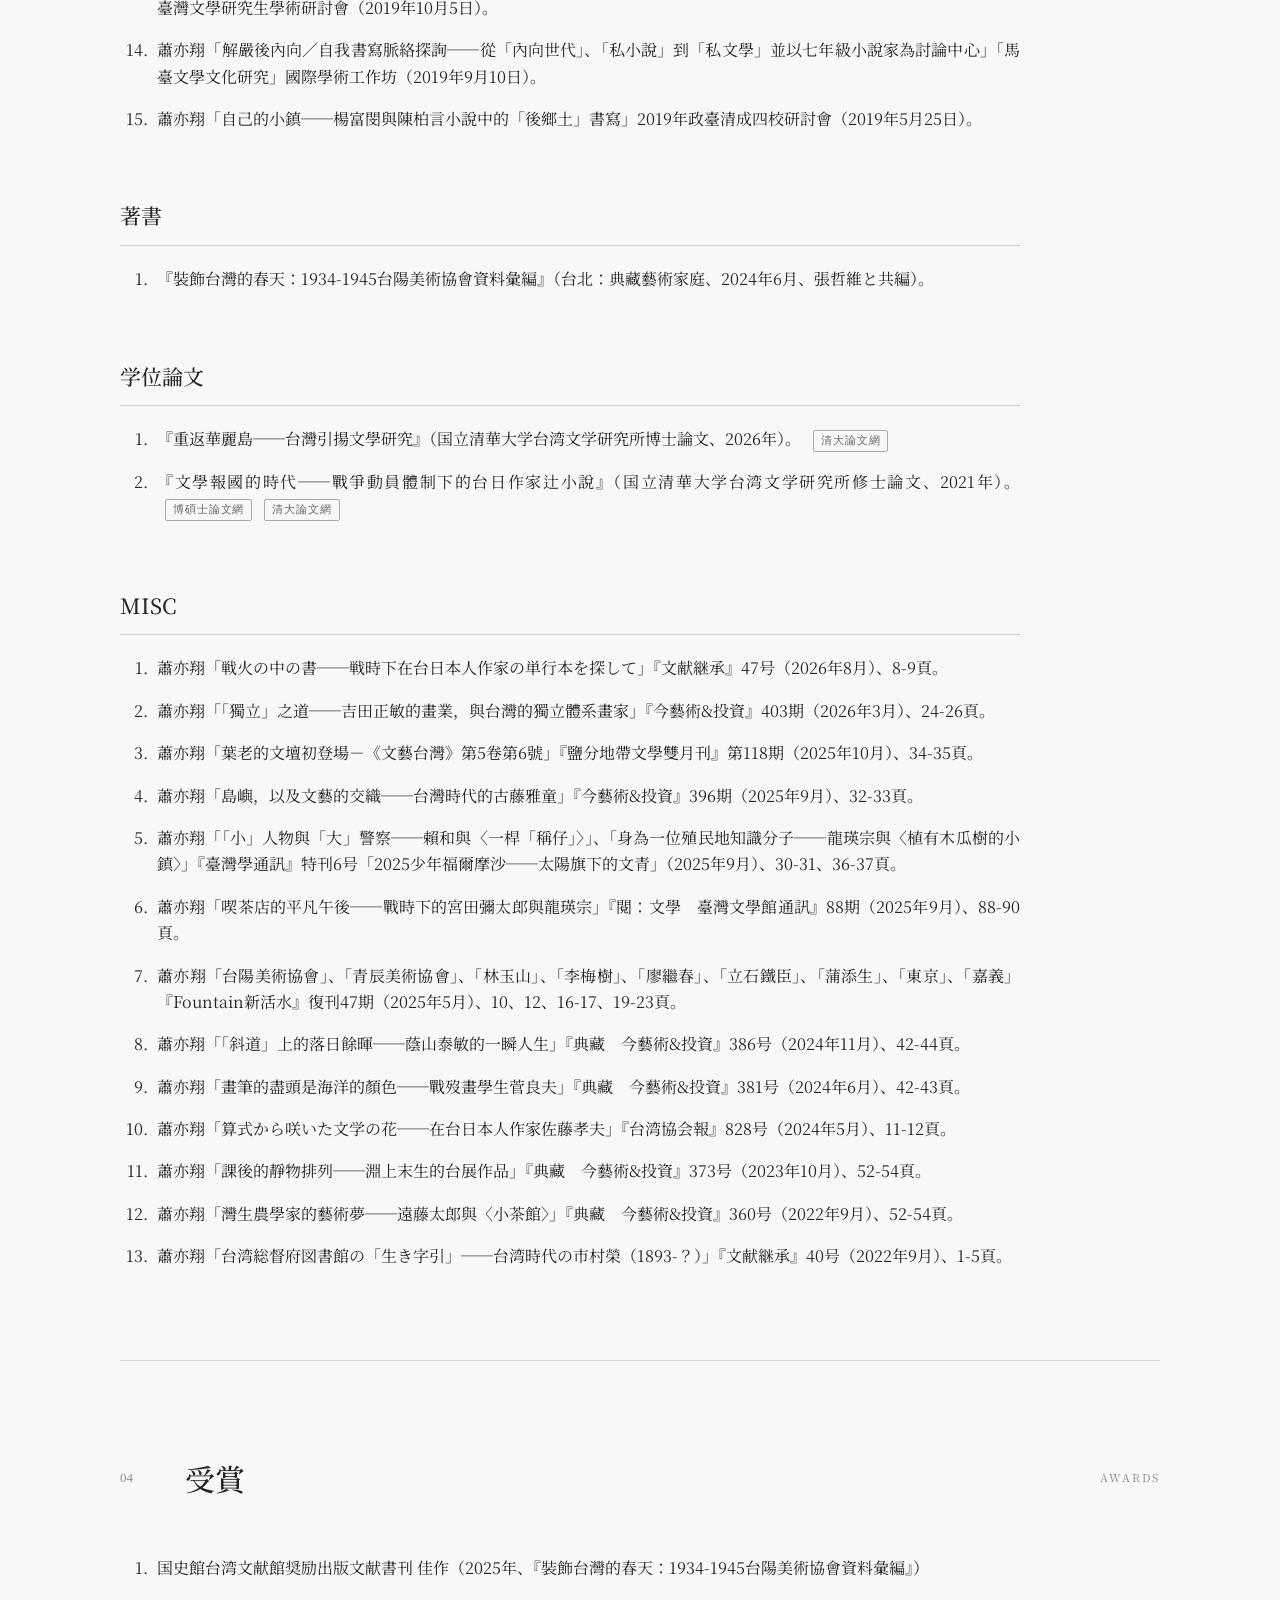
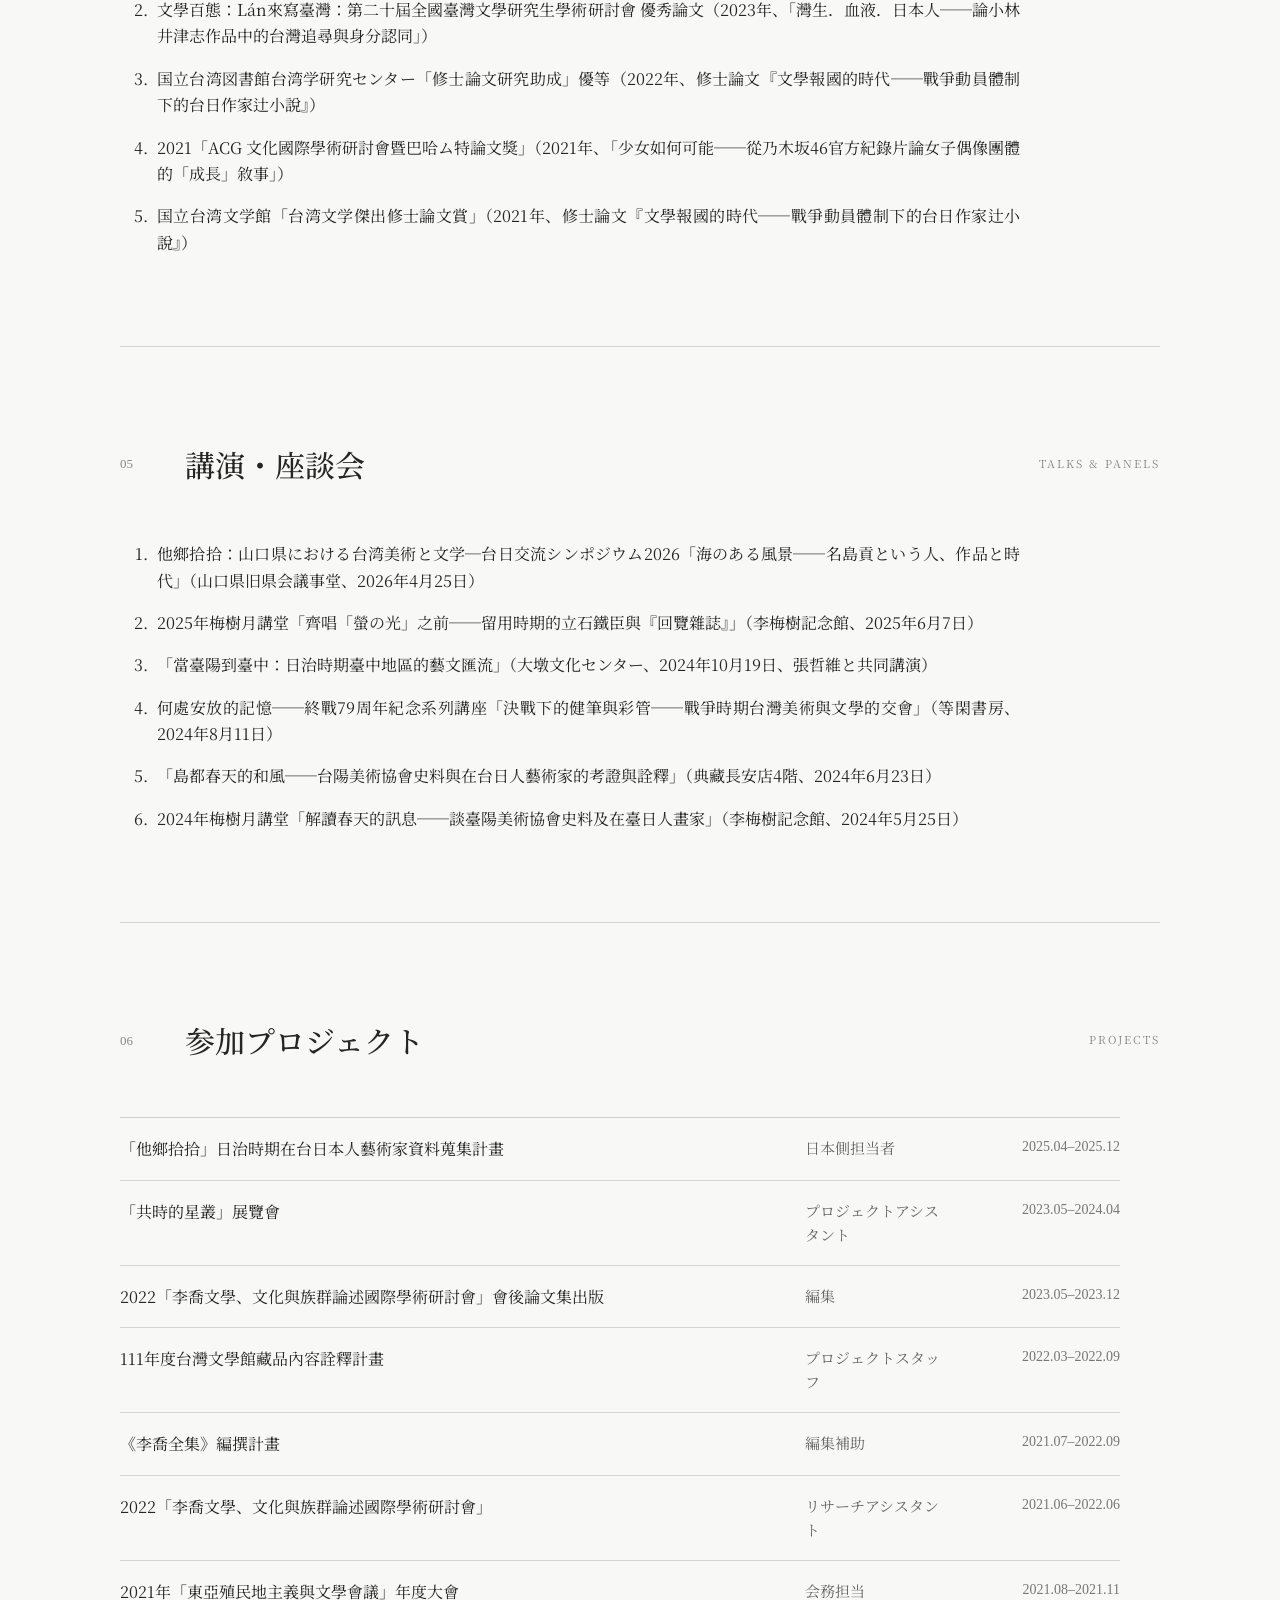
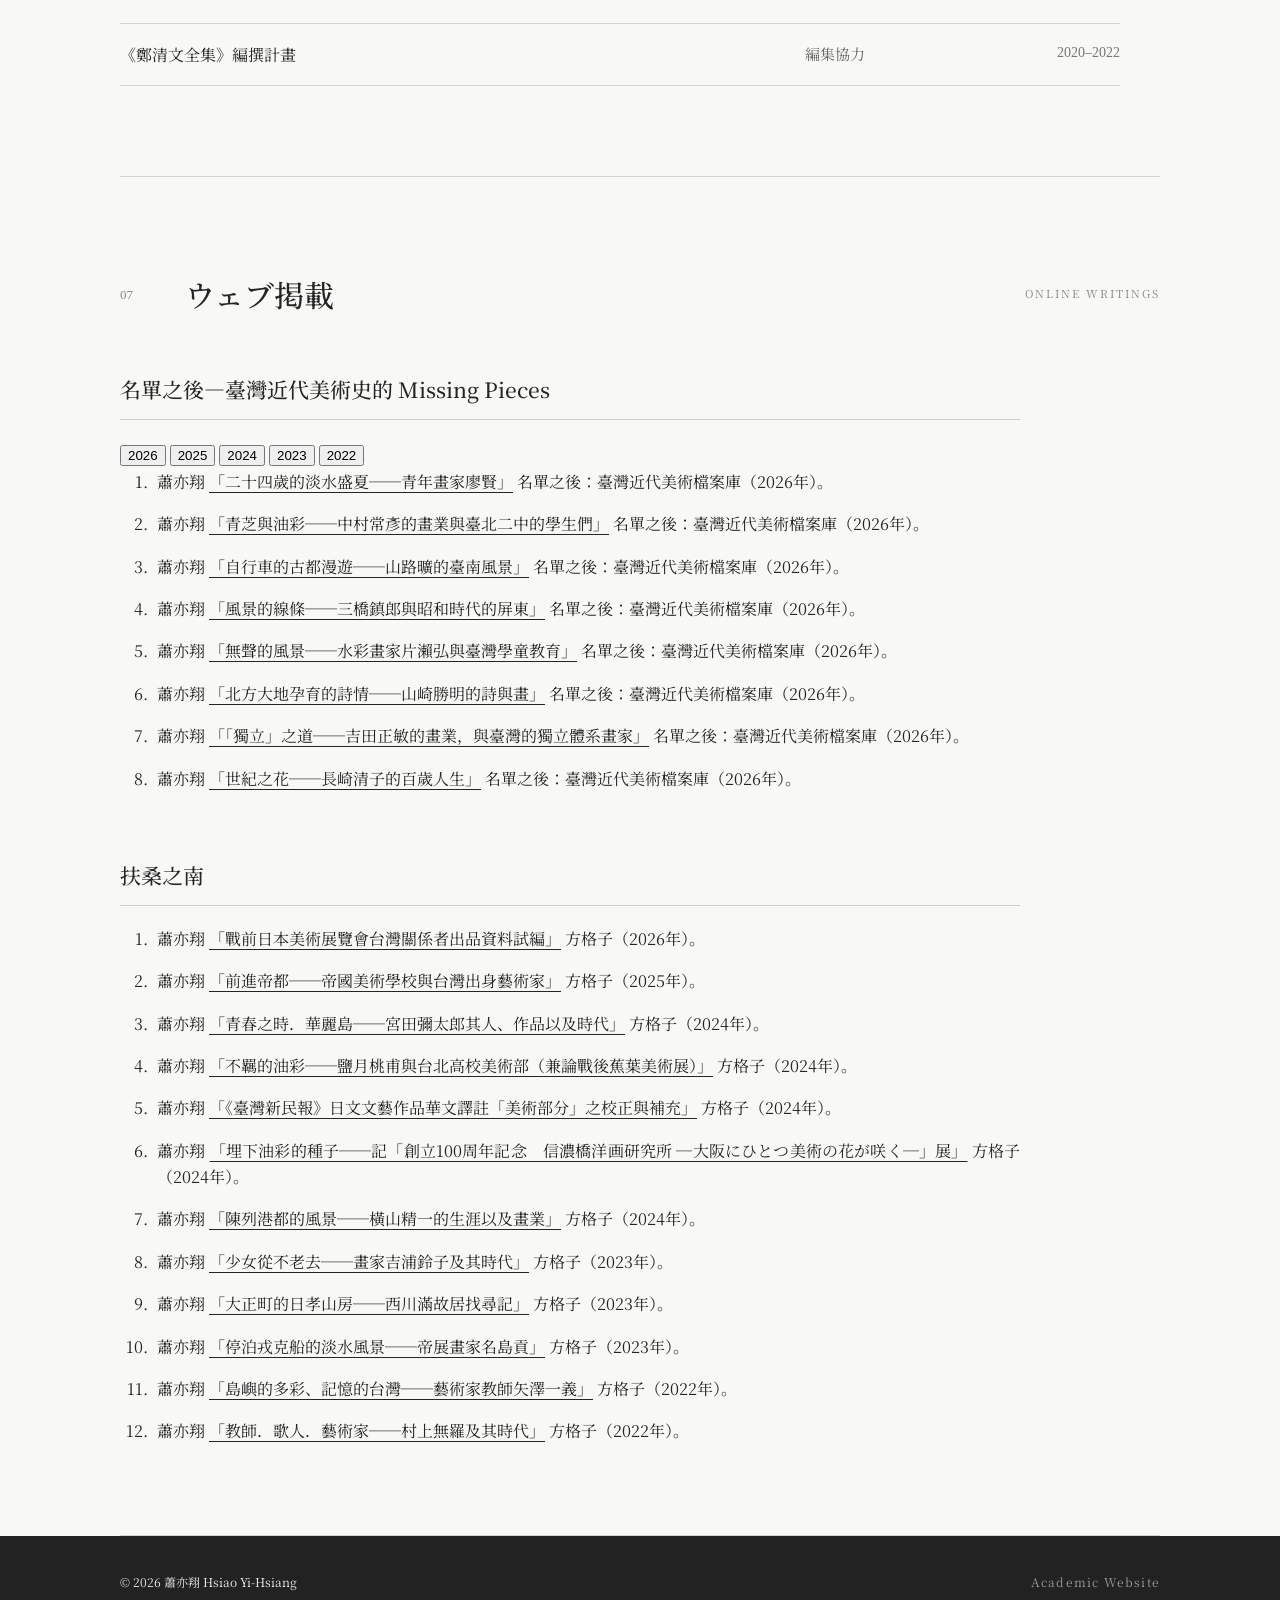
==== commit 6d5ac792: "Update index.html" ====
--- a/ja/index.html
+++ b/ja/index.html
@@ -344,7 +344,7 @@
                     </li>
 
                     <li>
-                        蕭亦翔「台湾と日本を往復する渡り鳥──北原政吉という人、作品と時代」日本東京台湾文学研究会（2025年11月）。
+                        蕭亦翔「台湾と日本を往復する渡り鳥──北原政吉という人、作品と時代」東京台湾文学研究会（2025年11月）。
                     </li>
 
                     <li>
@@ -796,88 +796,214 @@
             </div>
 
 
-            <div class="publication-category">
+            <!-- 名單之後 -->
+
+            <div class="publication-category year-publication">
 
                 <h3>名單之後—臺灣近代美術史的 Missing Pieces</h3>
 
-                <ol class="publication-list">
-
-                    <li>蕭亦翔 <a class="text-link" href="https://taifuten.com/story/【名單之後】二十四歲的淡水盛夏──青年畫家廖/" target="_blank" rel="noopener noreferrer">「二十四歲的淡水盛夏──青年畫家廖賢」</a> 名單之後：臺灣近代美術檔案庫（2026年）。</li>
-
-                    <li>蕭亦翔 <a class="text-link" href="https://taifuten.com/story/【名單之後】青芝與油彩──中村常彥的畫業與臺/" target="_blank" rel="noopener noreferrer">「青芝與油彩──中村常彥的畫業與臺北二中的學生們」</a> 名單之後：臺灣近代美術檔案庫（2026年）。</li>
-
-                    <li>蕭亦翔 <a class="text-link" href="https://taifuten.com/story/【名單之後】自行車的古都漫遊──山路曠的臺南/" target="_blank" rel="noopener noreferrer">「自行車的古都漫遊──山路曠的臺南風景」</a> 名單之後：臺灣近代美術檔案庫（2026年）。</li>
-
-                    <li>蕭亦翔 <a class="text-link" href="https://taifuten.com/story/【名單之後】風景的線條──三橋鎮郎與昭和時代/" target="_blank" rel="noopener noreferrer">「風景的線條──三橋鎮郎與昭和時代的屏東」</a> 名單之後：臺灣近代美術檔案庫（2026年）。</li>
-
-                    <li>蕭亦翔 <a class="text-link" href="https://taifuten.com/story/【名單之後】無聲的風景──水彩畫家片瀨弘與臺/" target="_blank" rel="noopener noreferrer">「無聲的風景──水彩畫家片瀨弘與臺灣學童教育」</a> 名單之後：臺灣近代美術檔案庫（2026年）。</li>
-
-                    <li>蕭亦翔 <a class="text-link" href="https://taifuten.com/story/【名單之後】北方大地孕育的詩情──山崎勝明的/" target="_blank" rel="noopener noreferrer">「北方大地孕育的詩情──山崎勝明的詩與畫」</a> 名單之後：臺灣近代美術檔案庫（2026年）。</li>
-
-                    <li>蕭亦翔 <a class="text-link" href="https://taifuten.com/story/【名單之後】「獨立」之道──吉田正敏的畫業，/" target="_blank" rel="noopener noreferrer">「「獨立」之道──吉田正敏的畫業，與臺灣的獨立體系畫家」</a> 名單之後：臺灣近代美術檔案庫（2026年）。</li>
-
-                    <li>蕭亦翔 <a class="text-link" href="https://taifuten.com/story/【名單之後】世紀之花──長崎清子的百歲人生/" target="_blank" rel="noopener noreferrer">「世紀之花──長崎清子的百歲人生」</a> 名單之後：臺灣近代美術檔案庫（2026年）。</li>
-
-                    <li>蕭亦翔 <a class="text-link" href="https://taifuten.com/story/【名單之後】以史料編織起的兩個名字──玉岡久/" target="_blank" rel="noopener noreferrer">「以史料編織起的兩個名字──玉岡久肪與王沼臺」</a> 名單之後：臺灣近代美術檔案庫（2025年）。</li>
-
-                    <li>蕭亦翔 <a class="text-link" href="https://taifuten.com/story/【名單之後】百年留影──寫真帖中的殿村愛子、/" target="_blank" rel="noopener noreferrer">「百年留影──寫真帖中殿村愛子、舞蹈以及她的繪畫」</a> 名單之後：臺灣近代美術檔案庫（2025年）。</li>
-
-                    <li>蕭亦翔 <a class="text-link" href="https://taifuten.com/story/【名單之後】邁向未完成的道路──白山公男對於/" target="_blank" rel="noopener noreferrer">「邁向未完成的道路──白山公男對於藝術與教育的追尋」</a> 名單之後：臺灣近代美術檔案庫（2025年）。</li>
-
-                    <li>蕭亦翔 <a class="text-link" href="https://taifuten.com/story/【名單之後】植物的姿態──從臺中、臺北到東京/" target="_blank" rel="noopener noreferrer">「植物的姿態──從臺中、臺北到東京的古瀨虎麓」</a> 名單之後：臺灣近代美術檔案庫（2025年）。</li>
-
-                    <li>蕭亦翔 <a class="text-link" href="https://taifuten.com/story/【名單之後】島嶼，以及文藝的交織──臺灣時代/" target="_blank" rel="noopener noreferrer">「島嶼，以及文藝的交織──臺灣時代的古藤雅童」</a> 名單之後：臺灣近代美術檔案庫（2025年）。</li>
-
-                    <li>蕭亦翔 <a class="text-link" href="https://taifuten.com/story/【名單之後】幻影之人──染浦三郎的三個人生片/" target="_blank" rel="noopener noreferrer">「幻影之人──染浦三郎的三個人生片段」</a> 名單之後：臺灣近代美術檔案庫（2025年）。</li>
-
-                    <li>蕭亦翔 <a class="text-link" href="https://taifuten.com/story/【名單之後】百花綻放的少女時代──濱武蓉子筆/" target="_blank" rel="noopener noreferrer">「百花綻放的少女時代──濱武蓉子筆下的花卉」</a> 名單之後：臺灣近代美術檔案庫（2025年）。</li>
-
-                    <li>蕭亦翔 <a class="text-link" href="https://taifuten.com/story/【名單之後】蘊含童心的油彩──幼教老師後藤登/" target="_blank" rel="noopener noreferrer">「蘊含童心的油彩──幼教老師後藤登美子的西洋畫」</a> 名單之後：臺灣近代美術檔案庫（2025年）。</li>
-
-                    <li>蕭亦翔 <a class="text-link" href="https://taifuten.com/story/【名單之後】群山墨色──加藤紫軒與1930年代臺灣/" target="_blank" rel="noopener noreferrer">「群山墨色──加藤紫軒與1930年代臺灣的東洋畫壇」</a> 名單之後：臺灣近代美術檔案庫（2025年）。</li>
-
-                    <li>蕭亦翔 <a class="text-link" href="https://taifuten.com/story/【名單之後】夢想與新綠之島──吉見庄助的臺灣/" target="_blank" rel="noopener noreferrer">「夢想與新綠之島──吉見庄助的臺灣足跡」</a> 名單之後：臺灣近代美術檔案庫（2024年）。</li>
-
-                    <li>蕭亦翔 <a class="text-link" href="https://taifuten.com/story/【名單之後】速寫下南國風景的恬靜──東洋畫家/" target="_blank" rel="noopener noreferrer">「速寫下南國風景的恬靜──東洋畫家萩谷秋琴」</a> 名單之後：臺灣近代美術檔案庫（2024年）。</li>
-
-                    <li>蕭亦翔 <a class="text-link" href="https://taifuten.com/story/【名單之後】〈斜道〉上的落日餘暉──蔭山泰敏/" target="_blank" rel="noopener noreferrer">「〈斜道〉上的落日餘暉──蔭山泰敏的一瞬人生」</a> 名單之後：臺灣近代美術檔案庫（2024年）。</li>
-
-                    <li>蕭亦翔 <a class="text-link" href="https://taifuten.com/story/【名單之後】武者繪大師的年少時刻──塚本外茂/" target="_blank" rel="noopener noreferrer">「武者繪大師的年少時刻──塚本外茂與他的兩位老師」</a> 名單之後：臺灣近代美術檔案庫（2024年）。</li>
-
-                    <li>蕭亦翔 <a class="text-link" href="https://taifuten.com/story/【名單之後】「在貧困中全力以赴，年輕之時」─/" target="_blank" rel="noopener noreferrer">「「在貧困中全力以赴，年輕之時」──大磐玲子的畫業」</a> 名單之後：臺灣近代美術檔案庫（2024年）。</li>
-
-                    <li>蕭亦翔 <a class="text-link" href="https://taifuten.com/story/【名單之後】畫筆的盡頭是海洋的顏色──戰歿畫/" target="_blank" rel="noopener noreferrer">「畫筆的盡頭是海洋的顏色──戰歿畫學生菅良夫」</a> 名單之後：臺灣近代美術檔案庫（2024年）。</li>
-
-                    <li>蕭亦翔 <a class="text-link" href="https://taifuten.com/story/%E3%80%90%E5%90%8D%E5%96%AE%E4%B9%8B%E5%BE%8C%E3%80%91%E7%8D%A8%E8%87%AA%E7%B6%BB%E6%94%BE%E7%9A%84%E3%80%88%E7%8E%AB%E7%91%B0%E3%80%89%E2%94%80%E2%94%80%E6%88%B0%E6%AD%BF%E7%95%AB%E5%AD%B8%E7%94%9F/" target="_blank" rel="noopener noreferrer">「獨自綻放的〈玫瑰〉──戰歿畫學生森田能成」</a> 名單之後：臺灣近代美術檔案庫（2024年）。</li>
-
-                    <li>蕭亦翔 <a class="text-link" href="https://taifuten.com/story/【名單之後】枝葉中的南方詩情──西川和子的繪/" target="_blank" rel="noopener noreferrer">「枝葉中的南方詩情──西川和子的繪畫生涯」</a> 名單之後：臺灣近代美術檔案庫（2024年）。</li>
-
-                    <li>蕭亦翔 <a class="text-link" href="https://taifuten.com/story/【名單之後】體育、教育與美術的交會之處──教/" target="_blank" rel="noopener noreferrer">「體育、教育與美術的交會之處──教師畫家佐伯信夫」</a> 名單之後：臺灣近代美術檔案庫（2024年）。</li>
-
-                    <li>蕭亦翔 <a class="text-link" href="https://taifuten.com/story/【名單之後】課後的靜物排列──淵上末生的臺展" target="_blank" rel="noopener noreferrer">「課後的靜物排列──淵上末生的臺展作品」</a> 名單之後：臺灣近代美術檔案庫（2024年）。</li>
-
-                    <li>蕭亦翔 <a class="text-link" href="https://taifuten.com/story/【名單之後】從詩畫中誕生的教育者──後藤大治" target="_blank" rel="noopener noreferrer">「從詩畫中誕生的教育者──後藤大治的繪畫之路」</a> 名單之後：臺灣近代美術檔案庫（2024年）。</li>
-
-                    <li>蕭亦翔 <a class="text-link" href="https://taifuten.com/story/【名單之後】跨越海洋的一筆芳蘭──吉野正明與/" target="_blank" rel="noopener noreferrer">「跨越海洋的一筆芳蘭──吉野正明與臺灣」</a> 名單之後：臺灣近代美術檔案庫（2023年）。</li>
-
-                    <li>蕭亦翔 <a class="text-link" href="https://taifuten.com/story/%E3%80%90%E5%90%8D%E5%96%AE%E4%B9%8B%E5%BE%8C%E3%80%91%E6%8A%92%E6%83%85%E8%A9%A9%E4%BA%BA%E7%9A%84%E7%95%AB%E7%AD%86%E2%94%80%E2%94%80%E8%90%AC%E6%B3%A2%E6%95%99%E8%88%87%E3%80%88%E5%B0%91%E5%A5%B3/" target="_blank" rel="noopener noreferrer">「抒情詩人的畫筆──萬波教與〈少女〉」</a> 名單之後：臺灣近代美術檔案庫（2023年）。</li>
-
-                    <li>蕭亦翔 <a class="text-link" href="https://taifuten.com/story/【名單之後】高梨勝瀞──一位「灣通」畫家的臺/" target="_blank" rel="noopener noreferrer">「高梨勝瀞──一位「灣通」畫家的臺灣風景」</a> 名單之後：臺灣近代美術檔案庫（2023年）。</li>
-
-                    <li>蕭亦翔 <a class="text-link" href="https://taifuten.com/story/【名單之後】畫出島嶼的異彩──丸山福太眼中的/" target="_blank" rel="noopener noreferrer">「畫出島嶼的異彩──丸山福太眼中的臺灣四季」</a> 名單之後：臺灣近代美術檔案庫（2023年）。</li>
-
-                    <li>蕭亦翔 <a class="text-link" href="https://taifuten.com/story/【名單之後】藝術之眼．體育之心──船曳實雄的/" target="_blank" rel="noopener noreferrer">「藝術之眼．體育之心──船曳實雄的繪畫之路」</a> 名單之後：臺灣近代美術檔案庫（2023年）。</li>
-
-                    <li>蕭亦翔 <a class="text-link" href="https://taifuten.com/story/【名單之後】穿梭「工場」與「戰場」的畫家──/" target="_blank" rel="noopener noreferrer">「穿梭「工場」與「戰場」之間──塚本芳章與他的府展東洋畫」</a> 名單之後：臺灣近代美術檔案庫（2023年）。</li>
-
-                    <li>蕭亦翔 <a class="text-link" href="https://taifuten.com/story/【名單之後】灣生農學家的藝術夢──遠藤太郎與/" target="_blank" rel="noopener noreferrer">「灣生農學家的藝術夢──遠藤太郎與〈小茶館〉」</a> 名單之後：臺灣近代美術檔案庫（2022年）。</li>
-
-                    <li>蕭亦翔 <a class="text-link" href="https://taifuten.com/story/【名單之後】一棵深埋於南洋的榕樹種子──折翼/" target="_blank" rel="noopener noreferrer">「一棵深埋於南洋的榕樹種子──折翼畫家大河原光好」</a> 名單之後：臺灣近代美術檔案庫（2022年）。</li>
-
-                </ol>
-
-            </div>
-
+
+                <div class="year-tabs"
+                     role="tablist"
+                     aria-label="名單之後掲載年">
+
+                    <button class="year-tab active"
+                            type="button"
+                            role="tab"
+                            aria-selected="true"
+                            aria-controls="mp-2026"
+                            data-year="2026">
+                        2026
+                    </button>
+
+                    <button class="year-tab"
+                            type="button"
+                            role="tab"
+                            aria-selected="false"
+                            aria-controls="mp-2025"
+                            data-year="2025">
+                        2025
+                    </button>
+
+                    <button class="year-tab"
+                            type="button"
+                            role="tab"
+                            aria-selected="false"
+                            aria-controls="mp-2024"
+                            data-year="2024">
+                        2024
+                    </button>
+
+                    <button class="year-tab"
+                            type="button"
+                            role="tab"
+                            aria-selected="false"
+                            aria-controls="mp-2023"
+                            data-year="2023">
+                        2023
+                    </button>
+
+                    <button class="year-tab"
+                            type="button"
+                            role="tab"
+                            aria-selected="false"
+                            aria-controls="mp-2022"
+                            data-year="2022">
+                        2022
+                    </button>
+
+                </div>
+
+
+                <!-- 2026 -->
+
+                <div class="year-panel"
+                     id="mp-2026"
+                     role="tabpanel"
+                     data-year="2026">
+
+                    <ol class="publication-list">
+
+                        <li>蕭亦翔 <a class="text-link" href="https://taifuten.com/story/【名單之後】二十四歲的淡水盛夏──青年畫家廖/" target="_blank" rel="noopener noreferrer">「二十四歲的淡水盛夏──青年畫家廖賢」</a> 名單之後：臺灣近代美術檔案庫（2026年）。</li>
+
+                        <li>蕭亦翔 <a class="text-link" href="https://taifuten.com/story/【名單之後】青芝與油彩──中村常彥的畫業與臺/" target="_blank" rel="noopener noreferrer">「青芝與油彩──中村常彥的畫業與臺北二中的學生們」</a> 名單之後：臺灣近代美術檔案庫（2026年）。</li>
+
+                        <li>蕭亦翔 <a class="text-link" href="https://taifuten.com/story/【名單之後】自行車的古都漫遊──山路曠的臺南/" target="_blank" rel="noopener noreferrer">「自行車的古都漫遊──山路曠的臺南風景」</a> 名單之後：臺灣近代美術檔案庫（2026年）。</li>
+
+                        <li>蕭亦翔 <a class="text-link" href="https://taifuten.com/story/【名單之後】風景的線條──三橋鎮郎與昭和時代/" target="_blank" rel="noopener noreferrer">「風景的線條──三橋鎮郎與昭和時代的屏東」</a> 名單之後：臺灣近代美術檔案庫（2026年）。</li>
+
+                        <li>蕭亦翔 <a class="text-link" href="https://taifuten.com/story/【名單之後】無聲的風景──水彩畫家片瀨弘與臺/" target="_blank" rel="noopener noreferrer">「無聲的風景──水彩畫家片瀨弘與臺灣學童教育」</a> 名單之後：臺灣近代美術檔案庫（2026年）。</li>
+
+                        <li>蕭亦翔 <a class="text-link" href="https://taifuten.com/story/【名單之後】北方大地孕育的詩情──山崎勝明的/" target="_blank" rel="noopener noreferrer">「北方大地孕育的詩情──山崎勝明的詩與畫」</a> 名單之後：臺灣近代美術檔案庫（2026年）。</li>
+
+                        <li>蕭亦翔 <a class="text-link" href="https://taifuten.com/story/【名單之後】「獨立」之道──吉田正敏的畫業，/" target="_blank" rel="noopener noreferrer">「「獨立」之道──吉田正敏的畫業，與臺灣的獨立體系畫家」</a> 名單之後：臺灣近代美術檔案庫（2026年）。</li>
+
+                        <li>蕭亦翔 <a class="text-link" href="https://taifuten.com/story/【名單之後】世紀之花──長崎清子的百歲人生/" target="_blank" rel="noopener noreferrer">「世紀之花──長崎清子的百歲人生」</a> 名單之後：臺灣近代美術檔案庫（2026年）。</li>
+
+                    </ol>
+
+                </div>
+
+
+                <!-- 2025 -->
+
+                <div class="year-panel"
+                     id="mp-2025"
+                     role="tabpanel"
+                     data-year="2025"
+                     hidden>
+
+                    <ol class="publication-list">
+
+                        <li>蕭亦翔 <a class="text-link" href="https://taifuten.com/story/【名單之後】以史料編織起的兩個名字──玉岡久/" target="_blank" rel="noopener noreferrer">「以史料編織起的兩個名字──玉岡久肪與王沼臺」</a> 名單之後：臺灣近代美術檔案庫（2025年）。</li>
+
+                        <li>蕭亦翔 <a class="text-link" href="https://taifuten.com/story/【名單之後】百年留影──寫真帖中的殿村愛子、/" target="_blank" rel="noopener noreferrer">「百年留影──寫真帖中殿村愛子、舞蹈以及她的繪畫」</a> 名單之後：臺灣近代美術檔案庫（2025年）。</li>
+
+                        <li>蕭亦翔 <a class="text-link" href="https://taifuten.com/story/【名單之後】邁向未完成的道路──白山公男對於/" target="_blank" rel="noopener noreferrer">「邁向未完成的道路──白山公男對於藝術與教育的追尋」</a> 名單之後：臺灣近代美術檔案庫（2025年）。</li>
+
+                        <li>蕭亦翔 <a class="text-link" href="https://taifuten.com/story/【名單之後】植物的姿態──從臺中、臺北到東京/" target="_blank" rel="noopener noreferrer">「植物的姿態──從臺中、臺北到東京的古瀨虎麓」</a> 名單之後：臺灣近代美術檔案庫（2025年）。</li>
+
+                        <li>蕭亦翔 <a class="text-link" href="https://taifuten.com/story/【名單之後】島嶼，以及文藝的交織──臺灣時代/" target="_blank" rel="noopener noreferrer">「島嶼，以及文藝的交織──臺灣時代的古藤雅童」</a> 名單之後：臺灣近代美術檔案庫（2025年）。</li>
+
+                        <li>蕭亦翔 <a class="text-link" href="https://taifuten.com/story/【名單之後】幻影之人──染浦三郎的三個人生片/" target="_blank" rel="noopener noreferrer">「幻影之人──染浦三郎的三個人生片段」</a> 名單之後：臺灣近代美術檔案庫（2025年）。</li>
+
+                        <li>蕭亦翔 <a class="text-link" href="https://taifuten.com/story/【名單之後】百花綻放的少女時代──濱武蓉子筆/" target="_blank" rel="noopener noreferrer">「百花綻放的少女時代──濱武蓉子筆下的花卉」</a> 名單之後：臺灣近代美術檔案庫（2025年）。</li>
+
+                        <li>蕭亦翔 <a class="text-link" href="https://taifuten.com/story/【名單之後】蘊含童心的油彩──幼教老師後藤登/" target="_blank" rel="noopener noreferrer">「蘊含童心的油彩──幼教老師後藤登美子的西洋畫」</a> 名單之後：臺灣近代美術檔案庫（2025年）。</li>
+
+                        <li>蕭亦翔 <a class="text-link" href="https://taifuten.com/story/【名單之後】群山墨色──加藤紫軒與1930年代臺灣/" target="_blank" rel="noopener noreferrer">「群山墨色──加藤紫軒與1930年代臺灣的東洋畫壇」</a> 名單之後：臺灣近代美術檔案庫（2025年）。</li>
+
+                    </ol>
+
+                </div>
+
+
+                <!-- 2024 -->
+
+                <div class="year-panel"
+                     id="mp-2024"
+                     role="tabpanel"
+                     data-year="2024"
+                     hidden>
+
+                    <ol class="publication-list">
+
+                        <li>蕭亦翔 <a class="text-link" href="https://taifuten.com/story/【名單之後】夢想與新綠之島──吉見庄助的臺灣/" target="_blank" rel="noopener noreferrer">「夢想與新綠之島──吉見庄助的臺灣足跡」</a> 名單之後：臺灣近代美術檔案庫（2024年）。</li>
+
+                        <li>蕭亦翔 <a class="text-link" href="https://taifuten.com/story/【名單之後】速寫下南國風景的恬靜──東洋畫家/" target="_blank" rel="noopener noreferrer">「速寫下南國風景的恬靜──東洋畫家萩谷秋琴」</a> 名單之後：臺灣近代美術檔案庫（2024年）。</li>
+
+                        <li>蕭亦翔 <a class="text-link" href="https://taifuten.com/story/【名單之後】〈斜道〉上的落日餘暉──蔭山泰敏/" target="_blank" rel="noopener noreferrer">「〈斜道〉上的落日餘暉──蔭山泰敏的一瞬人生」</a> 名單之後：臺灣近代美術檔案庫（2024年）。</li>
+
+                        <li>蕭亦翔 <a class="text-link" href="https://taifuten.com/story/【名單之後】武者繪大師的年少時刻──塚本外茂/" target="_blank" rel="noopener noreferrer">「武者繪大師的年少時刻──塚本外茂與他的兩位老師」</a> 名單之後：臺灣近代美術檔案庫（2024年）。</li>
+
+                        <li>蕭亦翔 <a class="text-link" href="https://taifuten.com/story/【名單之後】「在貧困中全力以赴，年輕之時」─/" target="_blank" rel="noopener noreferrer">「「在貧困中全力以赴，年輕之時」──大磐玲子的畫業」</a> 名單之後：臺灣近代美術檔案庫（2024年）。</li>
+
+                        <li>蕭亦翔 <a class="text-link" href="https://taifuten.com/story/【名單之後】畫筆的盡頭是海洋的顏色──戰歿畫/" target="_blank" rel="noopener noreferrer">「畫筆的盡頭是海洋的顏色──戰歿畫學生菅良夫」</a> 名單之後：臺灣近代美術檔案庫（2024年）。</li>
+
+                        <li>蕭亦翔 <a class="text-link" href="https://taifuten.com/story/%E3%80%90%E5%90%8D%E5%96%AE%E4%B9%8B%E5%BE%8C%E3%80%91%E7%8D%A8%E8%87%AA%E7%B6%BB%E6%94%BE%E7%9A%84%E3%80%88%E7%8E%AB%E7%91%B0%E3%80%89%E2%94%80%E2%94%80%E6%88%B0%E6%AD%BF%E7%95%AB%E5%AD%B8%E7%94%9F/" target="_blank" rel="noopener noreferrer">「獨自綻放的〈玫瑰〉──戰歿畫學生森田能成」</a> 名單之後：臺灣近代美術檔案庫（2024年）。</li>
+
+                        <li>蕭亦翔 <a class="text-link" href="https://taifuten.com/story/【名單之後】枝葉中的南方詩情──西川和子的繪/" target="_blank" rel="noopener noreferrer">「枝葉中的南方詩情──西川和子的繪畫生涯」</a> 名單之後：臺灣近代美術檔案庫（2024年）。</li>
+
+                        <li>蕭亦翔 <a class="text-link" href="https://taifuten.com/story/【名單之後】體育、教育與美術的交會之處──教/" target="_blank" rel="noopener noreferrer">「體育、教育與美術的交會之處──教師畫家佐伯信夫」</a> 名單之後：臺灣近代美術檔案庫（2024年）。</li>
+
+                        <li>蕭亦翔 <a class="text-link" href="https://taifuten.com/story/【名單之後】課後的靜物排列──淵上末生的臺展" target="_blank" rel="noopener noreferrer">「課後的靜物排列──淵上末生的臺展作品」</a> 名單之後：臺灣近代美術檔案庫（2024年）。</li>
+
+                        <li>蕭亦翔 <a class="text-link" href="https://taifuten.com/story/【名單之後】從詩畫中誕生的教育者──後藤大治" target="_blank" rel="noopener noreferrer">「從詩畫中誕生的教育者──後藤大治的繪畫之路」</a> 名單之後：臺灣近代美術檔案庫（2024年）。</li>
+
+                    </ol>
+
+                </div>
+
+
+                <!-- 2023 -->
+
+                <div class="year-panel"
+                     id="mp-2023"
+                     role="tabpanel"
+                     data-year="2023"
+                     hidden>
+
+                    <ol class="publication-list">
+
+                        <li>蕭亦翔 <a class="text-link" href="https://taifuten.com/story/【名單之後】跨越海洋的一筆芳蘭──吉野正明與/" target="_blank" rel="noopener noreferrer">「跨越海洋的一筆芳蘭──吉野正明與臺灣」</a> 名單之後：臺灣近代美術檔案庫（2023年）。</li>
+
+                        <li>蕭亦翔 <a class="text-link" href="https://taifuten.com/story/%E3%80%90%E5%90%8D%E5%96%AE%E4%B9%8B%E5%BE%8C%E3%80%91%E6%8A%92%E6%83%85%E8%A9%A9%E4%BA%BA%E7%9A%84%E7%95%AB%E7%AD%86%E2%94%80%E2%94%80%E8%90%AC%E6%B3%A2%E6%95%99%E8%88%87%E3%80%88%E5%B0%91%E5%A5%B3/" target="_blank" rel="noopener noreferrer">「抒情詩人的畫筆──萬波教與〈少女〉」</a> 名單之後：臺灣近代美術檔案庫（2023年）。</li>
+
+                        <li>蕭亦翔 <a class="text-link" href="https://taifuten.com/story/【名單之後】高梨勝瀞──一位「灣通」畫家的臺/" target="_blank" rel="noopener noreferrer">「高梨勝瀞──一位「灣通」畫家的臺灣風景」</a> 名單之後：臺灣近代美術檔案庫（2023年）。</li>
+
+                        <li>蕭亦翔 <a class="text-link" href="https://taifuten.com/story/【名單之後】畫出島嶼的異彩──丸山福太眼中的/" target="_blank" rel="noopener noreferrer">「畫出島嶼的異彩──丸山福太眼中的臺灣四季」</a> 名單之後：臺灣近代美術檔案庫（2023年）。</li>
+
+                        <li>蕭亦翔 <a class="text-link" href="https://taifuten.com/story/【名單之後】藝術之眼．體育之心──船曳實雄的/" target="_blank" rel="noopener noreferrer">「藝術之眼．體育之心──船曳實雄的繪畫之路」</a> 名單之後：臺灣近代美術檔案庫（2023年）。</li>
+
+                        <li>蕭亦翔 <a class="text-link" href="https://taifuten.com/story/【名單之後】穿梭「工場」與「戰場」的畫家──/" target="_blank" rel="noopener noreferrer">「穿梭「工場」與「戰場」之間──塚本芳章與他的府展東洋畫」</a> 名單之後：臺灣近代美術檔案庫（2023年）。</li>
+
+                    </ol>
+
+                </div>
+
+
+                <!-- 2022 -->
+
+                <div class="year-panel"
+                     id="mp-2022"
+                     role="tabpanel"
+                     data-year="2022"
+                     hidden>
+
+                    <ol class="publication-list">
+
+                        <li>蕭亦翔 <a class="text-link" href="https://taifuten.com/story/【名單之後】灣生農學家的藝術夢──遠藤太郎與/" target="_blank" rel="noopener noreferrer">「灣生農學家的藝術夢──遠藤太郎與〈小茶館〉」</a> 名單之後：臺灣近代美術檔案庫（2022年）。</li>
+
+                        <li>蕭亦翔 <a class="text-link" href="https://taifuten.com/story/【名單之後】一棵深埋於南洋的榕樹種子──折翼/" target="_blank" rel="noopener noreferrer">「一棵深埋於南洋的榕樹種子──折翼畫家大河原光好」</a> 名單之後：臺灣近代美術檔案庫（2022年）。</li>
+
+                    </ol>
+
+                </div>
+
+            </div>
+
+
+            <!-- 扶桑之南 -->
 
             <div class="publication-category">
 
@@ -935,6 +1061,40 @@
     </footer>
 
 
+    <!-- 年別タブ -->
+
+    <script>
+        document.querySelectorAll('.year-tabs').forEach(function (tabList) {
+
+            const category = tabList.closest('.year-publication');
+            const tabs = tabList.querySelectorAll('.year-tab');
+            const panels = category.querySelectorAll('.year-panel');
+
+            tabs.forEach(function (tab) {
+
+                tab.addEventListener('click', function () {
+
+                    const selectedYear = tab.dataset.year;
+
+                    tabs.forEach(function (item) {
+                        const isSelected = item === tab;
+
+                        item.classList.toggle('active', isSelected);
+                        item.setAttribute('aria-selected', isSelected ? 'true' : 'false');
+                    });
+
+                    panels.forEach(function (panel) {
+                        panel.hidden = panel.dataset.year !== selectedYear;
+                    });
+
+                });
+
+            });
+
+        });
+    </script>
+
+
 </body>
 
 </html>
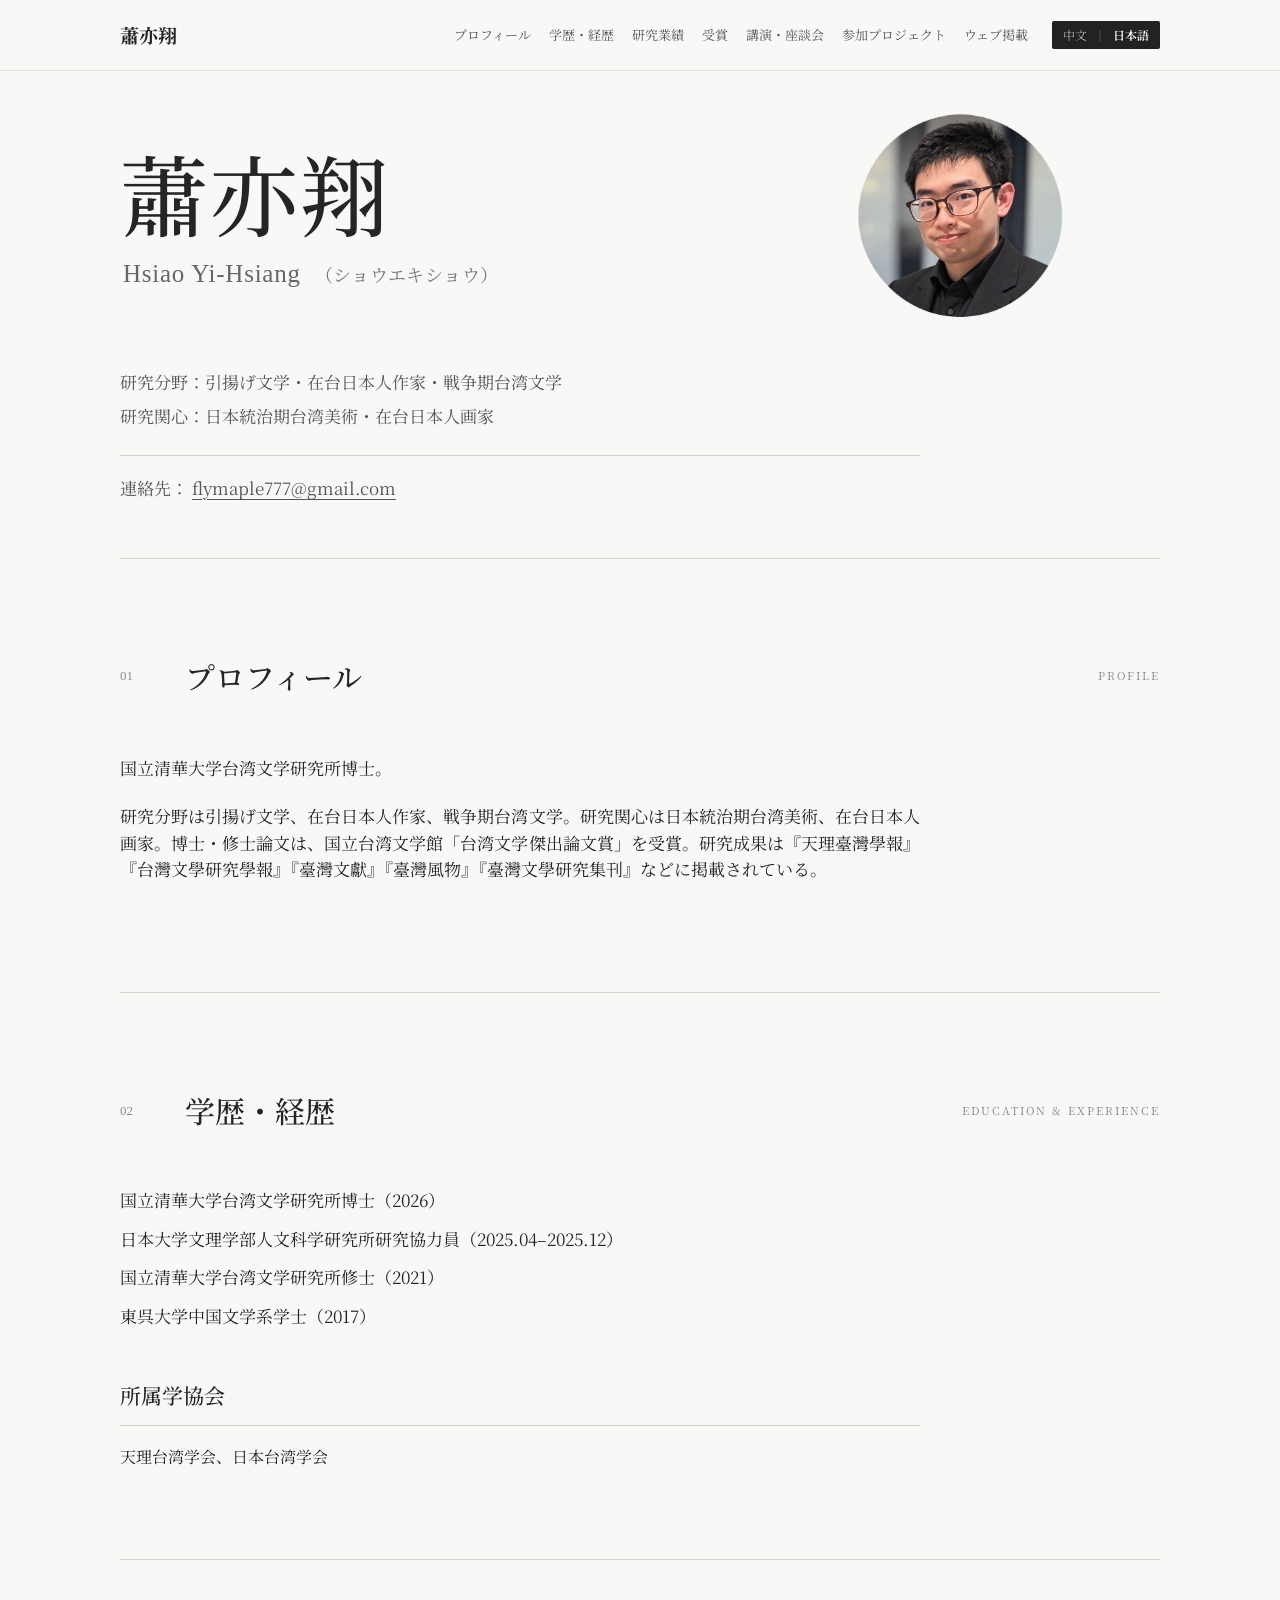
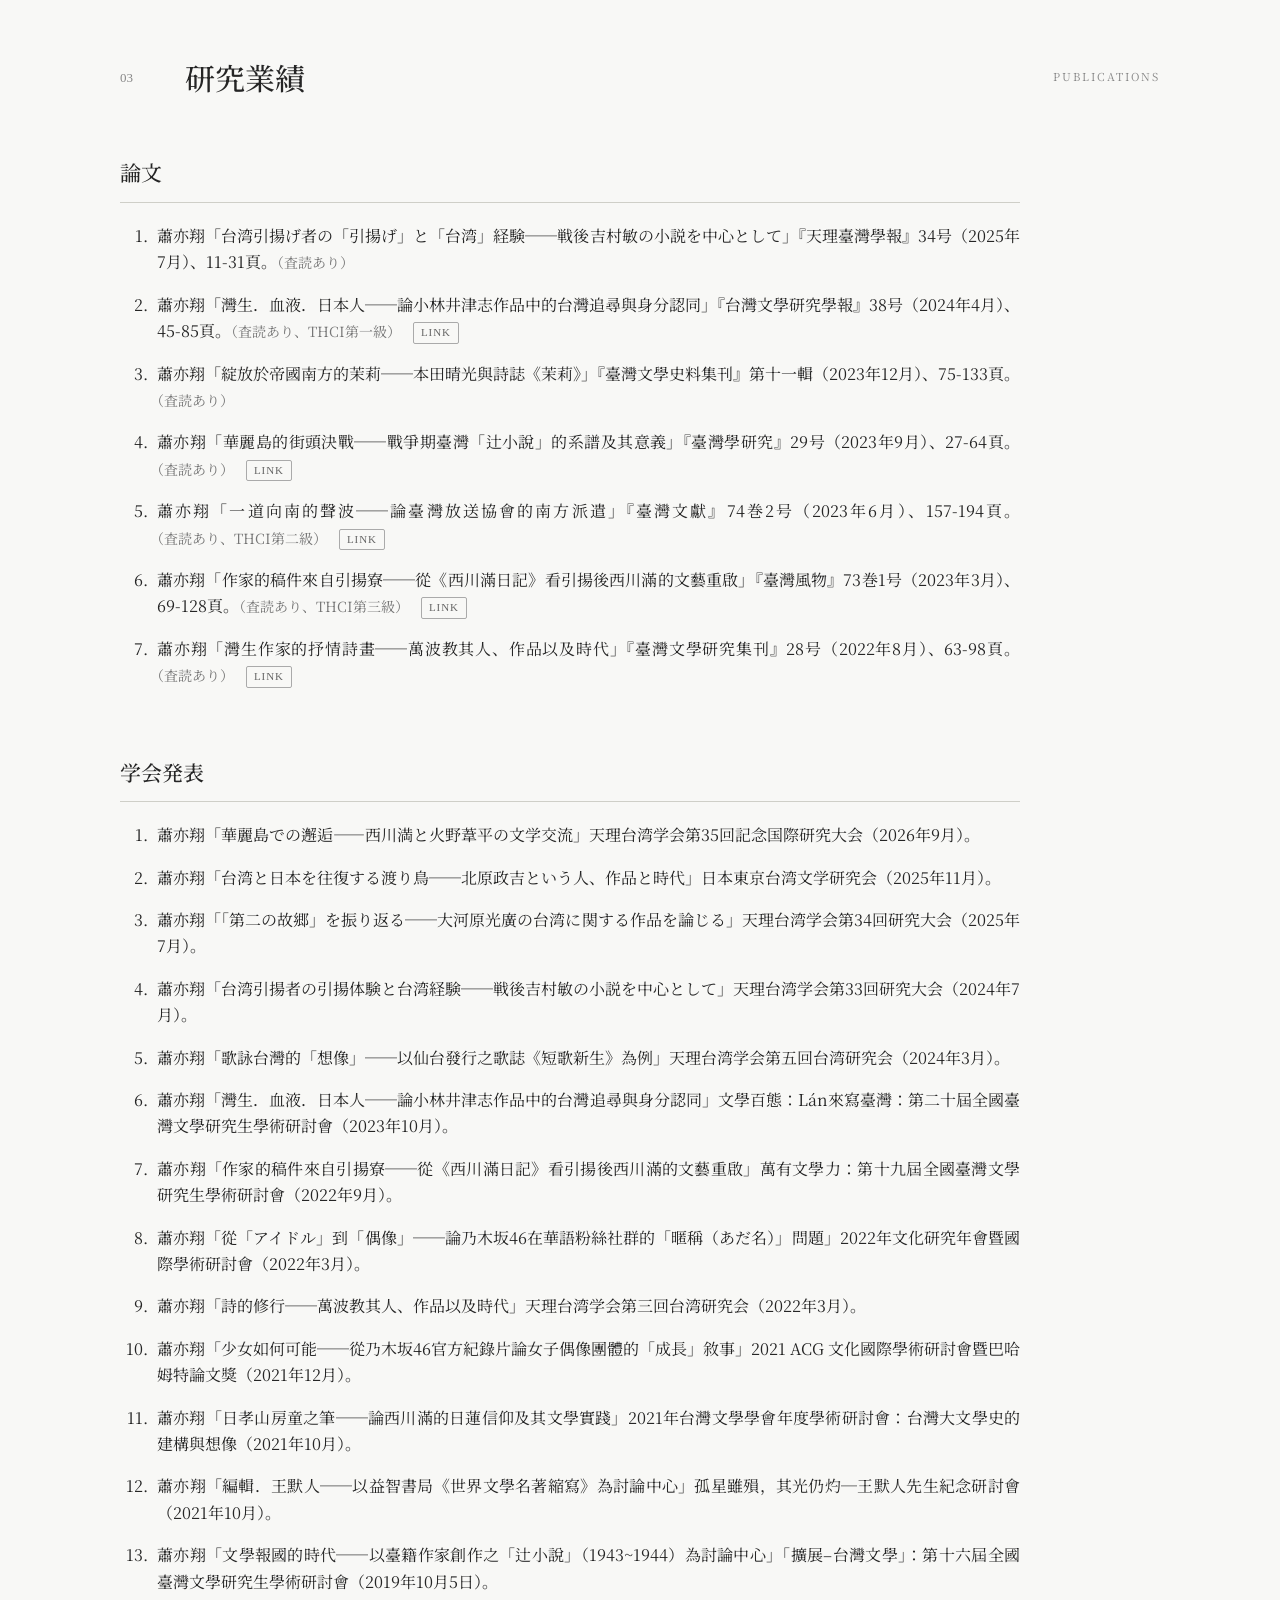
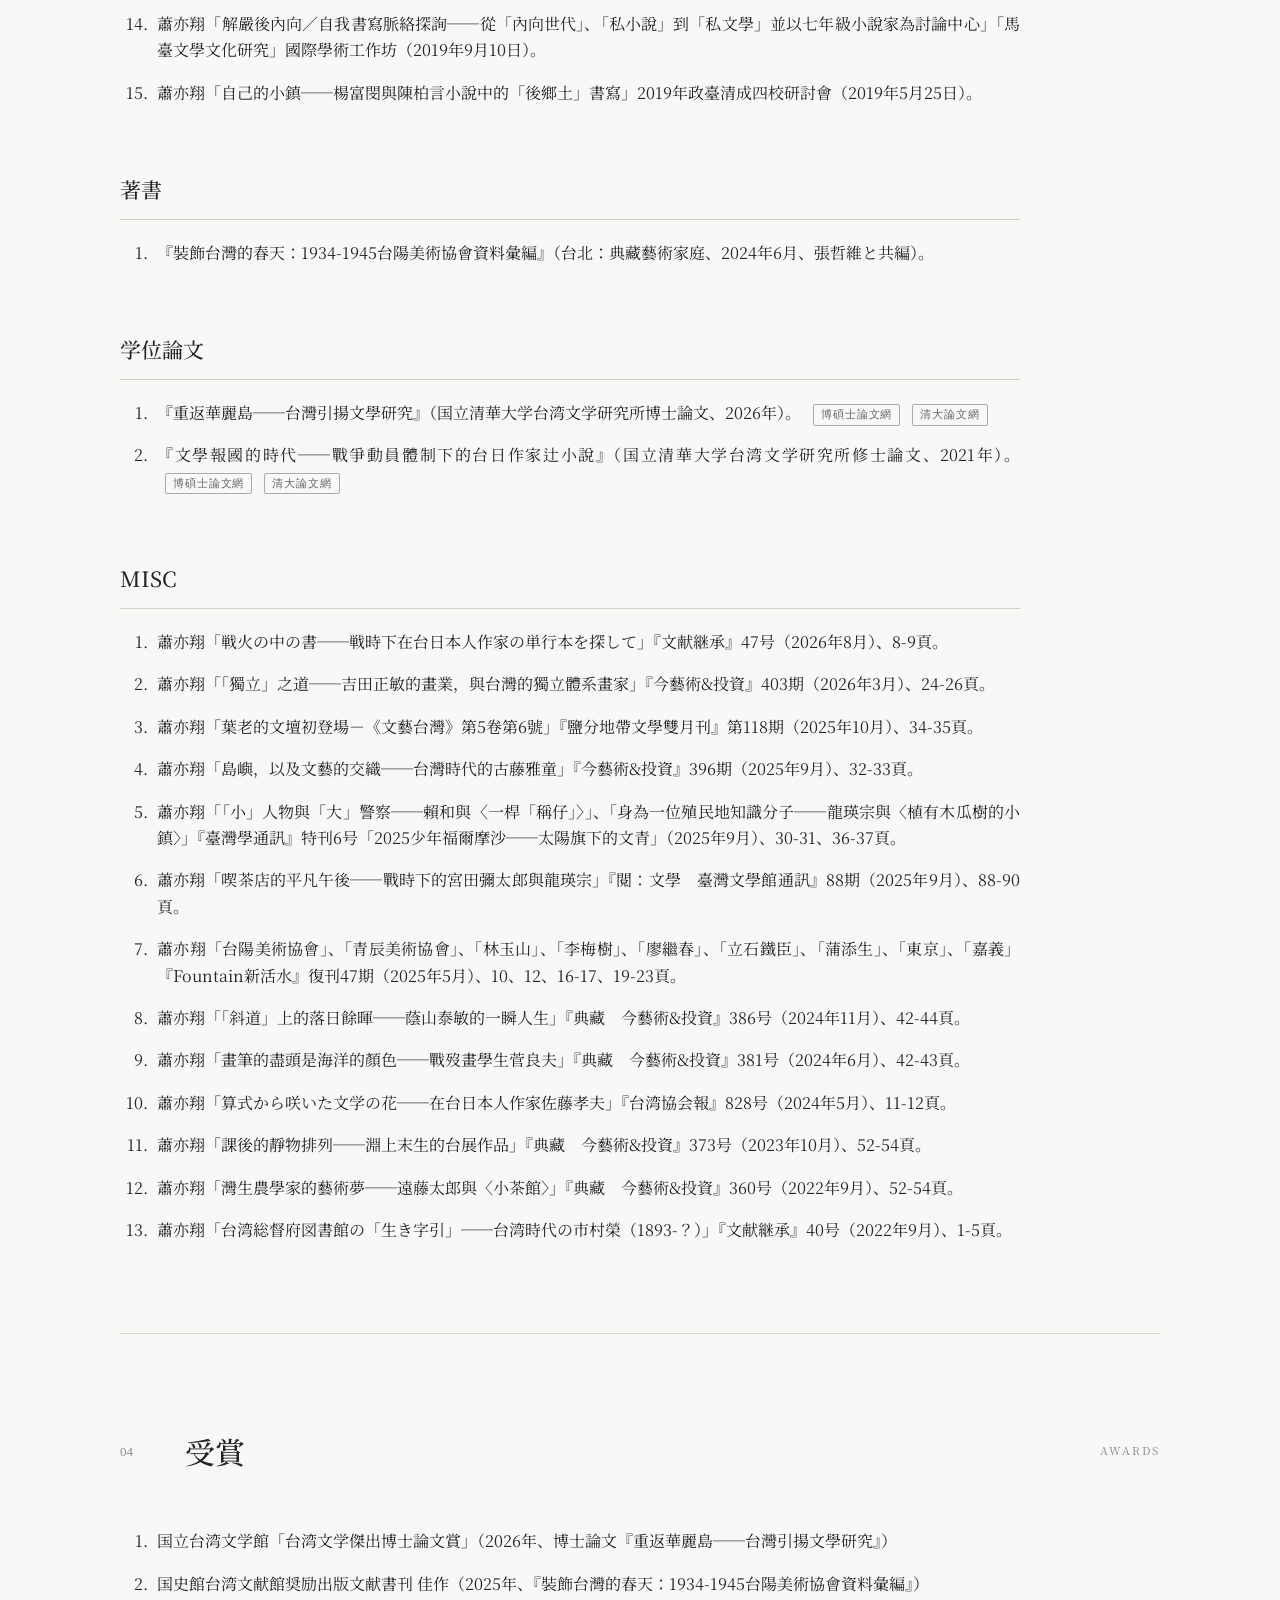
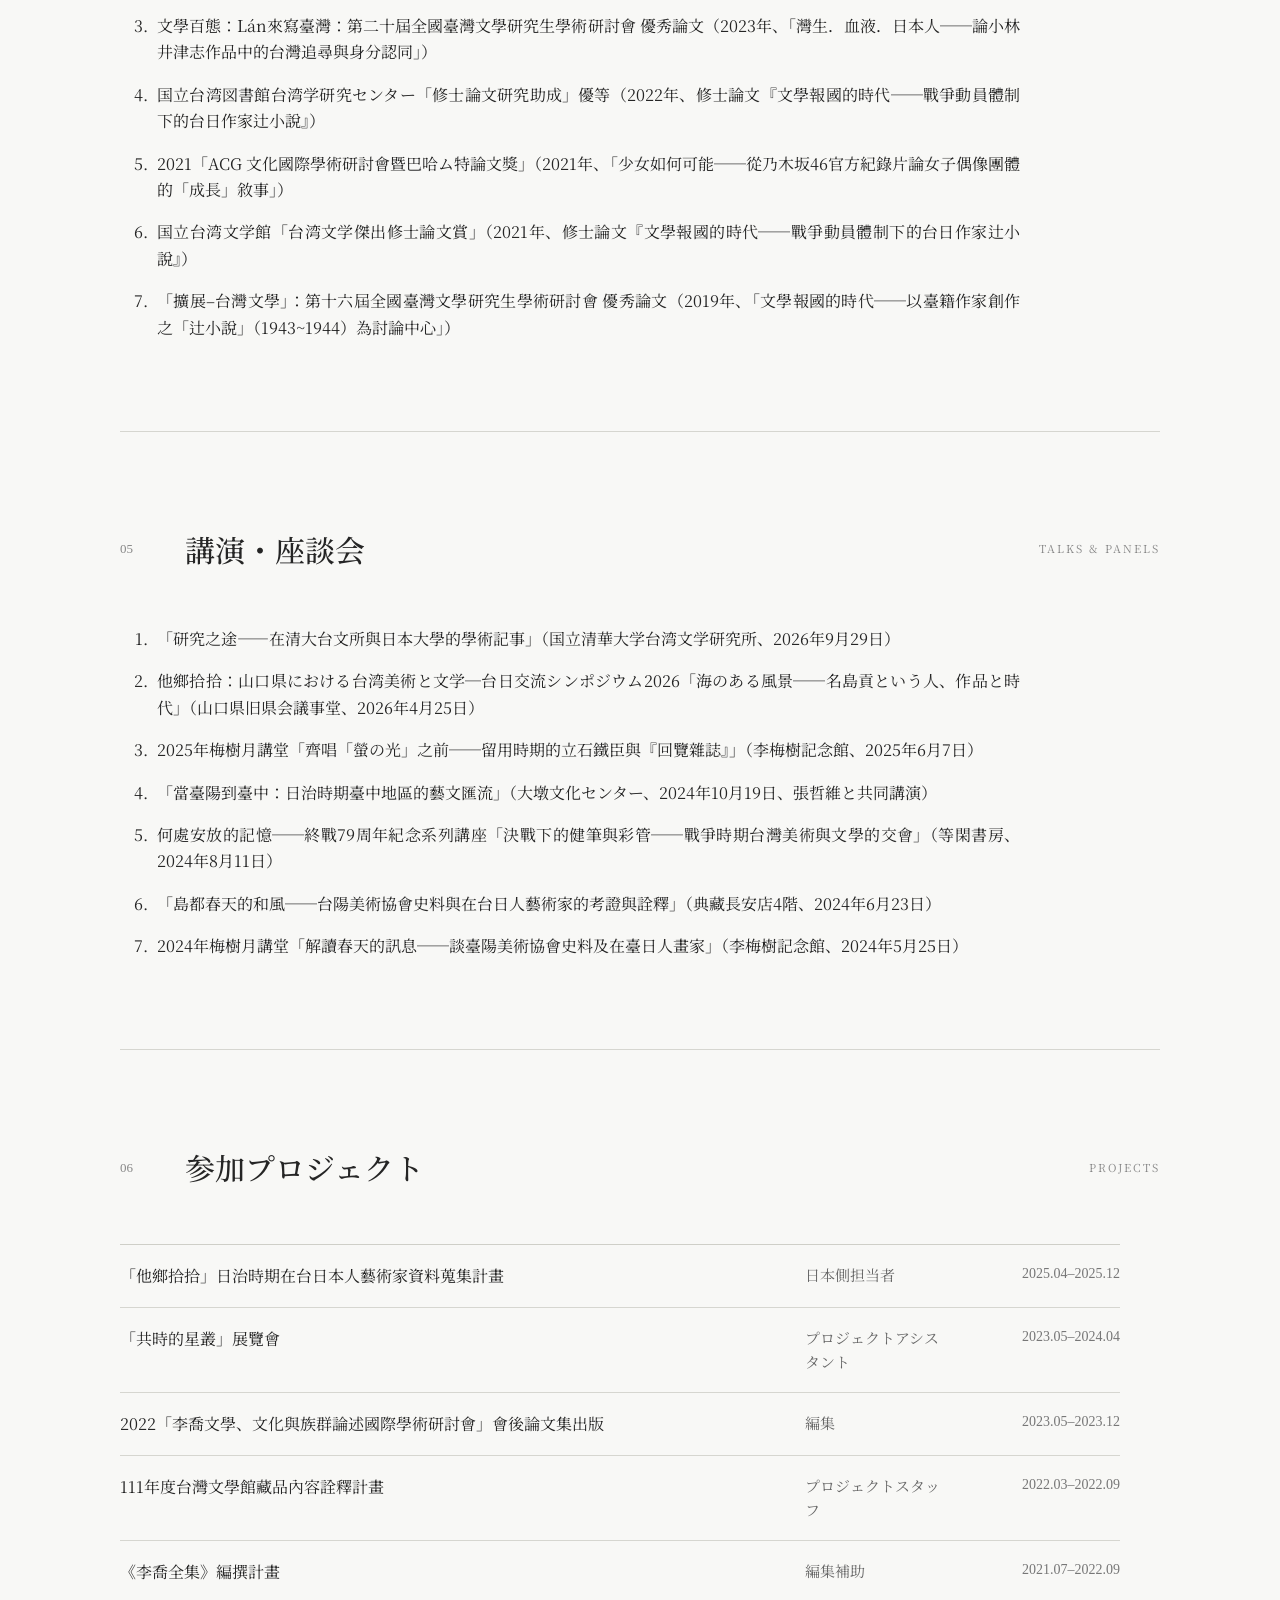
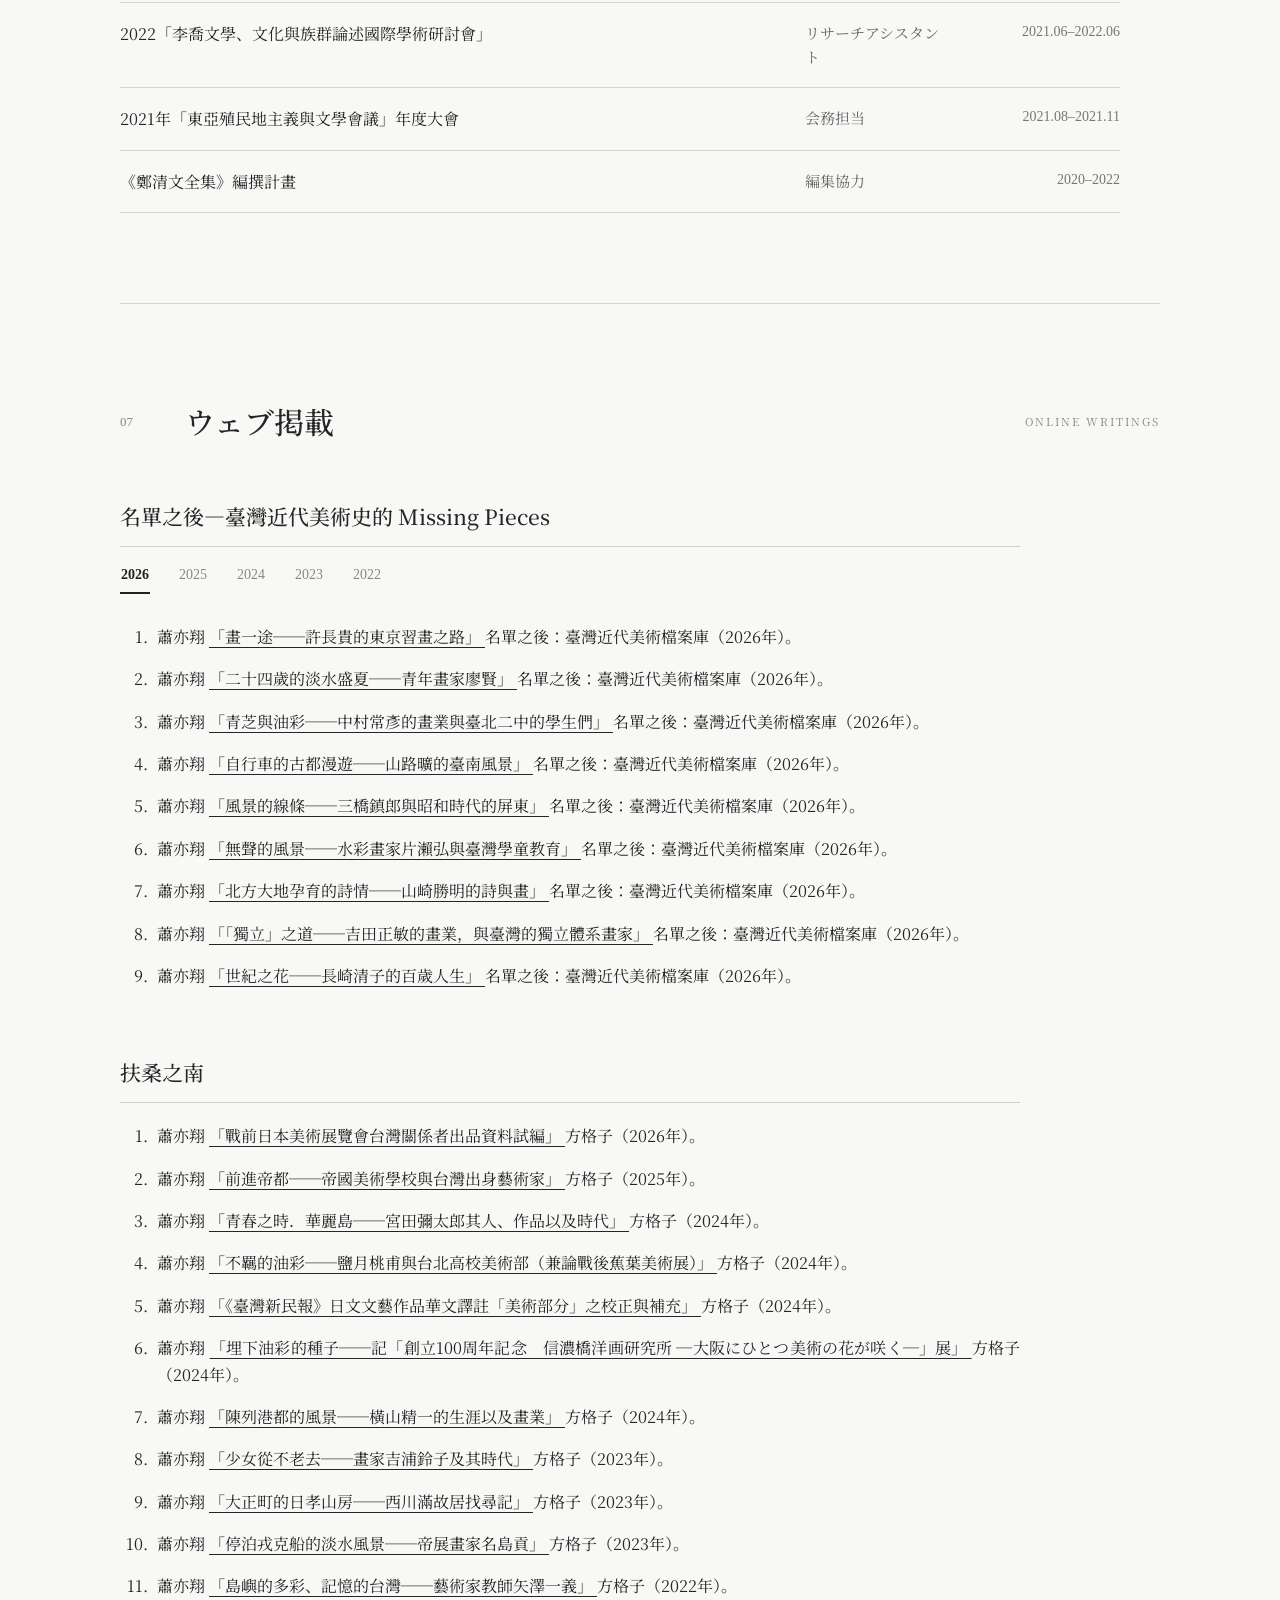
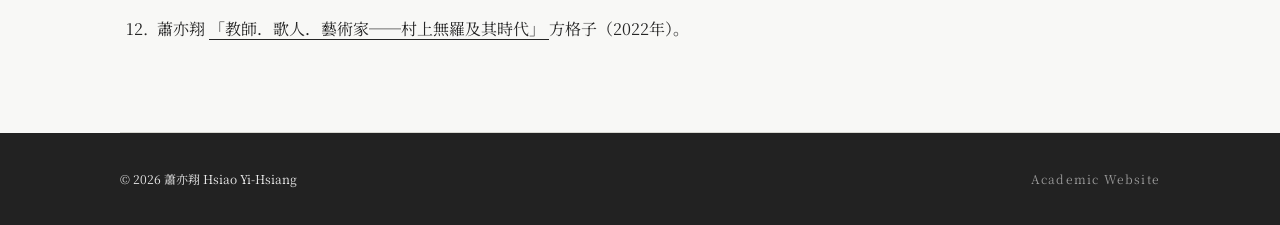
==== commit 7988236b: "Update index.html" ====
--- a/ja/index.html
+++ b/ja/index.html
@@ -188,7 +188,7 @@
                 </p>
 
                 <p class="about-text">
-                    研究分野は引揚げ文学、在台日本人作家、戦争期台湾文学。研究関心は日本統治期台湾美術、在台日本人画家。修士論文は、国立台湾文学館「台湾文学傑出修士論文賞」および国立台湾図書館「修士論文研究助成」を受賞。研究成果は『天理臺灣學報』『台灣文學研究學報』『臺灣文獻』『臺灣風物』『臺灣文學研究集刊』などに掲載されている。
+                    研究分野は引揚げ文学、在台日本人作家、戦争期台湾文学。研究関心は日本統治期台湾美術、在台日本人画家。博士・修士論文は、国立台湾文学館「台湾文学傑出論文賞」を受賞。研究成果は『天理臺灣學報』『台灣文學研究學報』『臺灣文獻』『臺灣風物』『臺灣文學研究集刊』などに掲載されている。
                 </p>
 
             </div>
@@ -344,7 +344,7 @@
                     </li>
 
                     <li>
-                        蕭亦翔「台湾と日本を往復する渡り鳥──北原政吉という人、作品と時代」東京台湾文学研究会（2025年11月）。
+                        蕭亦翔「台湾と日本を往復する渡り鳥──北原政吉という人、作品と時代」日本東京台湾文学研究会（2025年11月）。
                     </li>
 
                     <li>
@@ -431,6 +431,14 @@
 
                     <li>
                         『重返華麗島──台灣引揚文學研究』（国立清華大学台湾文学研究所博士論文、2026年）。
+
+                        <a class="paper-link"
+                           href="https://hdl.handle.net/11296/5234da"
+                           target="_blank"
+                           rel="noopener noreferrer">
+                            博碩士論文網
+                        </a>
+
                         <a class="paper-link"
                            href="https://etd.lib.nthu.edu.tw/detail/90dbc63ce1518f2d5a84627a53587655/?seq=2"
                            target="_blank"
@@ -441,6 +449,7 @@
 
                     <li>
                         『文學報國的時代──戰爭動員體制下的台日作家辻小說』（国立清華大学台湾文学研究所修士論文、2021年）。
+
                         <a class="paper-link"
                            href="https://ndltd.ncl.edu.tw/cgi-bin/gs32/gsweb.cgi/ccd=HOo_bP/record?r1=2&amp;h1=0"
                            target="_blank"
@@ -548,6 +557,10 @@
                 <ol>
 
                     <li>
+                        国立台湾文学館「台湾文学傑出博士論文賞」（2026年、博士論文『重返華麗島──台灣引揚文學研究』）
+                    </li>
+
+                    <li>
                         国史館台湾文献館奨励出版文献書刊 佳作（2025年、『裝飾台灣的春天：1934-1945台陽美術協會資料彙編』）
                     </li>
 
@@ -567,6 +580,10 @@
                         国立台湾文学館「台湾文学傑出修士論文賞」（2021年、修士論文『文學報國的時代──戰爭動員體制下的台日作家辻小說』）
                     </li>
 
+                    <li>
+                        「擴展–台灣文學」：第十六屆全國臺灣文學研究生學術研討會 優秀論文（2019年、「文學報國的時代──以臺籍作家創作之「辻小說」（1943~1944）為討論中心」）
+                    </li>
+
                 </ol>
 
             </div>
@@ -592,6 +609,10 @@
             <div class="talk-list">
 
                 <ol>
+
+                    <li>
+                        「研究之途——在清大台文所與日本大學的學術記事」（国立清華大学台湾文学研究所、2026年9月29日）
+                    </li>
 
                     <li>
                         他鄉拾拾：山口県における台湾美術と文学─台日交流シンポジウム2026「海のある風景──名島貢という人、作品と時代」（山口県旧県会議事堂、2026年4月25日）
@@ -864,21 +885,104 @@
 
                     <ol class="publication-list">
 
-                        <li>蕭亦翔 <a class="text-link" href="https://taifuten.com/story/【名單之後】二十四歲的淡水盛夏──青年畫家廖/" target="_blank" rel="noopener noreferrer">「二十四歲的淡水盛夏──青年畫家廖賢」</a> 名單之後：臺灣近代美術檔案庫（2026年）。</li>
-
-                        <li>蕭亦翔 <a class="text-link" href="https://taifuten.com/story/【名單之後】青芝與油彩──中村常彥的畫業與臺/" target="_blank" rel="noopener noreferrer">「青芝與油彩──中村常彥的畫業與臺北二中的學生們」</a> 名單之後：臺灣近代美術檔案庫（2026年）。</li>
-
-                        <li>蕭亦翔 <a class="text-link" href="https://taifuten.com/story/【名單之後】自行車的古都漫遊──山路曠的臺南/" target="_blank" rel="noopener noreferrer">「自行車的古都漫遊──山路曠的臺南風景」</a> 名單之後：臺灣近代美術檔案庫（2026年）。</li>
-
-                        <li>蕭亦翔 <a class="text-link" href="https://taifuten.com/story/【名單之後】風景的線條──三橋鎮郎與昭和時代/" target="_blank" rel="noopener noreferrer">「風景的線條──三橋鎮郎與昭和時代的屏東」</a> 名單之後：臺灣近代美術檔案庫（2026年）。</li>
-
-                        <li>蕭亦翔 <a class="text-link" href="https://taifuten.com/story/【名單之後】無聲的風景──水彩畫家片瀨弘與臺/" target="_blank" rel="noopener noreferrer">「無聲的風景──水彩畫家片瀨弘與臺灣學童教育」</a> 名單之後：臺灣近代美術檔案庫（2026年）。</li>
-
-                        <li>蕭亦翔 <a class="text-link" href="https://taifuten.com/story/【名單之後】北方大地孕育的詩情──山崎勝明的/" target="_blank" rel="noopener noreferrer">「北方大地孕育的詩情──山崎勝明的詩與畫」</a> 名單之後：臺灣近代美術檔案庫（2026年）。</li>
-
-                        <li>蕭亦翔 <a class="text-link" href="https://taifuten.com/story/【名單之後】「獨立」之道──吉田正敏的畫業，/" target="_blank" rel="noopener noreferrer">「「獨立」之道──吉田正敏的畫業，與臺灣的獨立體系畫家」</a> 名單之後：臺灣近代美術檔案庫（2026年）。</li>
-
-                        <li>蕭亦翔 <a class="text-link" href="https://taifuten.com/story/【名單之後】世紀之花──長崎清子的百歲人生/" target="_blank" rel="noopener noreferrer">「世紀之花──長崎清子的百歲人生」</a> 名單之後：臺灣近代美術檔案庫（2026年）。</li>
+                        <li>
+                            蕭亦翔
+                            <a class="text-link"
+                               href="https://taifuten.com/story/%e3%80%90%e5%90%8d%e5%96%ae%e4%b9%8b%e5%be%8c%e3%80%91%e7%95%ab%e4%b8%80%e9%80%94%e2%94%80%e2%94%80%e8%a8%b1%e9%95%b7%e8%b2%b4%e7%9a%84%e6%9d%b1%e4%ba%ac%e7%bf%92%e7%95%ab%e4%b9%8b%e8%b7%af/"
+                               target="_blank"
+                               rel="noopener noreferrer">
+                                「畫一途──許長貴的東京習畫之路」
+                            </a>
+                            名單之後：臺灣近代美術檔案庫（2026年）。
+                        </li>
+
+                        <li>
+                            蕭亦翔
+                            <a class="text-link"
+                               href="https://taifuten.com/story/【名單之後】二十四歲的淡水盛夏──青年畫家廖/"
+                               target="_blank"
+                               rel="noopener noreferrer">
+                                「二十四歲的淡水盛夏──青年畫家廖賢」
+                            </a>
+                            名單之後：臺灣近代美術檔案庫（2026年）。
+                        </li>
+
+                        <li>
+                            蕭亦翔
+                            <a class="text-link"
+                               href="https://taifuten.com/story/【名單之後】青芝與油彩──中村常彥的畫業與臺/"
+                               target="_blank"
+                               rel="noopener noreferrer">
+                                「青芝與油彩──中村常彥的畫業與臺北二中的學生們」
+                            </a>
+                            名單之後：臺灣近代美術檔案庫（2026年）。
+                        </li>
+
+                        <li>
+                            蕭亦翔
+                            <a class="text-link"
+                               href="https://taifuten.com/story/【名單之後】自行車的古都漫遊──山路曠的臺南/"
+                               target="_blank"
+                               rel="noopener noreferrer">
+                                「自行車的古都漫遊──山路曠的臺南風景」
+                            </a>
+                            名單之後：臺灣近代美術檔案庫（2026年）。
+                        </li>
+
+                        <li>
+                            蕭亦翔
+                            <a class="text-link"
+                               href="https://taifuten.com/story/【名單之後】風景的線條──三橋鎮郎與昭和時代/"
+                               target="_blank"
+                               rel="noopener noreferrer">
+                                「風景的線條──三橋鎮郎與昭和時代的屏東」
+                            </a>
+                            名單之後：臺灣近代美術檔案庫（2026年）。
+                        </li>
+
+                        <li>
+                            蕭亦翔
+                            <a class="text-link"
+                               href="https://taifuten.com/story/【名單之後】無聲的風景──水彩畫家片瀨弘與臺/"
+                               target="_blank"
+                               rel="noopener noreferrer">
+                                「無聲的風景──水彩畫家片瀨弘與臺灣學童教育」
+                            </a>
+                            名單之後：臺灣近代美術檔案庫（2026年）。
+                        </li>
+
+                        <li>
+                            蕭亦翔
+                            <a class="text-link"
+                               href="https://taifuten.com/story/【名單之後】北方大地孕育的詩情──山崎勝明的/"
+                               target="_blank"
+                               rel="noopener noreferrer">
+                                「北方大地孕育的詩情──山崎勝明的詩與畫」
+                            </a>
+                            名單之後：臺灣近代美術檔案庫（2026年）。
+                        </li>
+
+                        <li>
+                            蕭亦翔
+                            <a class="text-link"
+                               href="https://taifuten.com/story/【名單之後】「獨立」之道──吉田正敏的畫業，/"
+                               target="_blank"
+                               rel="noopener noreferrer">
+                                「「獨立」之道──吉田正敏的畫業，與臺灣的獨立體系畫家」
+                            </a>
+                            名單之後：臺灣近代美術檔案庫（2026年）。
+                        </li>
+
+                        <li>
+                            蕭亦翔
+                            <a class="text-link"
+                               href="https://taifuten.com/story/【名單之後】世紀之花──長崎清子的百歲人生/"
+                               target="_blank"
+                               rel="noopener noreferrer">
+                                「世紀之花──長崎清子的百歲人生」
+                            </a>
+                            名單之後：臺灣近代美術檔案庫（2026年）。
+                        </li>
 
                     </ol>
 
@@ -895,23 +999,104 @@
 
                     <ol class="publication-list">
 
-                        <li>蕭亦翔 <a class="text-link" href="https://taifuten.com/story/【名單之後】以史料編織起的兩個名字──玉岡久/" target="_blank" rel="noopener noreferrer">「以史料編織起的兩個名字──玉岡久肪與王沼臺」</a> 名單之後：臺灣近代美術檔案庫（2025年）。</li>
-
-                        <li>蕭亦翔 <a class="text-link" href="https://taifuten.com/story/【名單之後】百年留影──寫真帖中的殿村愛子、/" target="_blank" rel="noopener noreferrer">「百年留影──寫真帖中殿村愛子、舞蹈以及她的繪畫」</a> 名單之後：臺灣近代美術檔案庫（2025年）。</li>
-
-                        <li>蕭亦翔 <a class="text-link" href="https://taifuten.com/story/【名單之後】邁向未完成的道路──白山公男對於/" target="_blank" rel="noopener noreferrer">「邁向未完成的道路──白山公男對於藝術與教育的追尋」</a> 名單之後：臺灣近代美術檔案庫（2025年）。</li>
-
-                        <li>蕭亦翔 <a class="text-link" href="https://taifuten.com/story/【名單之後】植物的姿態──從臺中、臺北到東京/" target="_blank" rel="noopener noreferrer">「植物的姿態──從臺中、臺北到東京的古瀨虎麓」</a> 名單之後：臺灣近代美術檔案庫（2025年）。</li>
-
-                        <li>蕭亦翔 <a class="text-link" href="https://taifuten.com/story/【名單之後】島嶼，以及文藝的交織──臺灣時代/" target="_blank" rel="noopener noreferrer">「島嶼，以及文藝的交織──臺灣時代的古藤雅童」</a> 名單之後：臺灣近代美術檔案庫（2025年）。</li>
-
-                        <li>蕭亦翔 <a class="text-link" href="https://taifuten.com/story/【名單之後】幻影之人──染浦三郎的三個人生片/" target="_blank" rel="noopener noreferrer">「幻影之人──染浦三郎的三個人生片段」</a> 名單之後：臺灣近代美術檔案庫（2025年）。</li>
-
-                        <li>蕭亦翔 <a class="text-link" href="https://taifuten.com/story/【名單之後】百花綻放的少女時代──濱武蓉子筆/" target="_blank" rel="noopener noreferrer">「百花綻放的少女時代──濱武蓉子筆下的花卉」</a> 名單之後：臺灣近代美術檔案庫（2025年）。</li>
-
-                        <li>蕭亦翔 <a class="text-link" href="https://taifuten.com/story/【名單之後】蘊含童心的油彩──幼教老師後藤登/" target="_blank" rel="noopener noreferrer">「蘊含童心的油彩──幼教老師後藤登美子的西洋畫」</a> 名單之後：臺灣近代美術檔案庫（2025年）。</li>
-
-                        <li>蕭亦翔 <a class="text-link" href="https://taifuten.com/story/【名單之後】群山墨色──加藤紫軒與1930年代臺灣/" target="_blank" rel="noopener noreferrer">「群山墨色──加藤紫軒與1930年代臺灣的東洋畫壇」</a> 名單之後：臺灣近代美術檔案庫（2025年）。</li>
+                        <li>
+                            蕭亦翔
+                            <a class="text-link"
+                               href="https://taifuten.com/story/【名單之後】以史料編織起的兩個名字──玉岡久/"
+                               target="_blank"
+                               rel="noopener noreferrer">
+                                「以史料編織起的兩個名字──玉岡久肪與王沼臺」
+                            </a>
+                            名單之後：臺灣近代美術檔案庫（2025年）。
+                        </li>
+
+                        <li>
+                            蕭亦翔
+                            <a class="text-link"
+                               href="https://taifuten.com/story/【名單之後】百年留影──寫真帖中的殿村愛子、/"
+                               target="_blank"
+                               rel="noopener noreferrer">
+                                「百年留影──寫真帖中殿村愛子、舞蹈以及她的繪畫」
+                            </a>
+                            名單之後：臺灣近代美術檔案庫（2025年）。
+                        </li>
+
+                        <li>
+                            蕭亦翔
+                            <a class="text-link"
+                               href="https://taifuten.com/story/【名單之後】邁向未完成的道路──白山公男對於/"
+                               target="_blank"
+                               rel="noopener noreferrer">
+                                「邁向未完成的道路──白山公男對於藝術與教育的追尋」
+                            </a>
+                            名單之後：臺灣近代美術檔案庫（2025年）。
+                        </li>
+
+                        <li>
+                            蕭亦翔
+                            <a class="text-link"
+                               href="https://taifuten.com/story/【名單之後】植物的姿態──從臺中、臺北到東京/"
+                               target="_blank"
+                               rel="noopener noreferrer">
+                                「植物的姿態──從臺中、臺北到東京的古瀨虎麓」
+                            </a>
+                            名單之後：臺灣近代美術檔案庫（2025年）。
+                        </li>
+
+                        <li>
+                            蕭亦翔
+                            <a class="text-link"
+                               href="https://taifuten.com/story/【名單之後】島嶼，以及文藝的交織──臺灣時代/"
+                               target="_blank"
+                               rel="noopener noreferrer">
+                                「島嶼，以及文藝的交織──臺灣時代的古藤雅童」
+                            </a>
+                            名單之後：臺灣近代美術檔案庫（2025年）。
+                        </li>
+
+                        <li>
+                            蕭亦翔
+                            <a class="text-link"
+                               href="https://taifuten.com/story/【名單之後】幻影之人──染浦三郎的三個人生片/"
+                               target="_blank"
+                               rel="noopener noreferrer">
+                                「幻影之人──染浦三郎的三個人生片段」
+                            </a>
+                            名單之後：臺灣近代美術檔案庫（2025年）。
+                        </li>
+
+                        <li>
+                            蕭亦翔
+                            <a class="text-link"
+                               href="https://taifuten.com/story/【名單之後】百花綻放的少女時代──濱武蓉子筆/"
+                               target="_blank"
+                               rel="noopener noreferrer">
+                                「百花綻放的少女時代──濱武蓉子筆下的花卉」
+                            </a>
+                            名單之後：臺灣近代美術檔案庫（2025年）。
+                        </li>
+
+                        <li>
+                            蕭亦翔
+                            <a class="text-link"
+                               href="https://taifuten.com/story/【名單之後】蘊含童心的油彩──幼教老師後藤登/"
+                               target="_blank"
+                               rel="noopener noreferrer">
+                                「蘊含童心的油彩──幼教老師後藤登美子的西洋畫」
+                            </a>
+                            名單之後：臺灣近代美術檔案庫（2025年）。
+                        </li>
+
+                        <li>
+                            蕭亦翔
+                            <a class="text-link"
+                               href="https://taifuten.com/story/【名單之後】群山墨色──加藤紫軒與1930年代臺灣/"
+                               target="_blank"
+                               rel="noopener noreferrer">
+                                「群山墨色──加藤紫軒與1930年代臺灣的東洋畫壇」
+                            </a>
+                            名單之後：臺灣近代美術檔案庫（2025年）。
+                        </li>
 
                     </ol>
 
@@ -928,27 +1113,126 @@
 
                     <ol class="publication-list">
 
-                        <li>蕭亦翔 <a class="text-link" href="https://taifuten.com/story/【名單之後】夢想與新綠之島──吉見庄助的臺灣/" target="_blank" rel="noopener noreferrer">「夢想與新綠之島──吉見庄助的臺灣足跡」</a> 名單之後：臺灣近代美術檔案庫（2024年）。</li>
-
-                        <li>蕭亦翔 <a class="text-link" href="https://taifuten.com/story/【名單之後】速寫下南國風景的恬靜──東洋畫家/" target="_blank" rel="noopener noreferrer">「速寫下南國風景的恬靜──東洋畫家萩谷秋琴」</a> 名單之後：臺灣近代美術檔案庫（2024年）。</li>
-
-                        <li>蕭亦翔 <a class="text-link" href="https://taifuten.com/story/【名單之後】〈斜道〉上的落日餘暉──蔭山泰敏/" target="_blank" rel="noopener noreferrer">「〈斜道〉上的落日餘暉──蔭山泰敏的一瞬人生」</a> 名單之後：臺灣近代美術檔案庫（2024年）。</li>
-
-                        <li>蕭亦翔 <a class="text-link" href="https://taifuten.com/story/【名單之後】武者繪大師的年少時刻──塚本外茂/" target="_blank" rel="noopener noreferrer">「武者繪大師的年少時刻──塚本外茂與他的兩位老師」</a> 名單之後：臺灣近代美術檔案庫（2024年）。</li>
-
-                        <li>蕭亦翔 <a class="text-link" href="https://taifuten.com/story/【名單之後】「在貧困中全力以赴，年輕之時」─/" target="_blank" rel="noopener noreferrer">「「在貧困中全力以赴，年輕之時」──大磐玲子的畫業」</a> 名單之後：臺灣近代美術檔案庫（2024年）。</li>
-
-                        <li>蕭亦翔 <a class="text-link" href="https://taifuten.com/story/【名單之後】畫筆的盡頭是海洋的顏色──戰歿畫/" target="_blank" rel="noopener noreferrer">「畫筆的盡頭是海洋的顏色──戰歿畫學生菅良夫」</a> 名單之後：臺灣近代美術檔案庫（2024年）。</li>
-
-                        <li>蕭亦翔 <a class="text-link" href="https://taifuten.com/story/%E3%80%90%E5%90%8D%E5%96%AE%E4%B9%8B%E5%BE%8C%E3%80%91%E7%8D%A8%E8%87%AA%E7%B6%BB%E6%94%BE%E7%9A%84%E3%80%88%E7%8E%AB%E7%91%B0%E3%80%89%E2%94%80%E2%94%80%E6%88%B0%E6%AD%BF%E7%95%AB%E5%AD%B8%E7%94%9F/" target="_blank" rel="noopener noreferrer">「獨自綻放的〈玫瑰〉──戰歿畫學生森田能成」</a> 名單之後：臺灣近代美術檔案庫（2024年）。</li>
-
-                        <li>蕭亦翔 <a class="text-link" href="https://taifuten.com/story/【名單之後】枝葉中的南方詩情──西川和子的繪/" target="_blank" rel="noopener noreferrer">「枝葉中的南方詩情──西川和子的繪畫生涯」</a> 名單之後：臺灣近代美術檔案庫（2024年）。</li>
-
-                        <li>蕭亦翔 <a class="text-link" href="https://taifuten.com/story/【名單之後】體育、教育與美術的交會之處──教/" target="_blank" rel="noopener noreferrer">「體育、教育與美術的交會之處──教師畫家佐伯信夫」</a> 名單之後：臺灣近代美術檔案庫（2024年）。</li>
-
-                        <li>蕭亦翔 <a class="text-link" href="https://taifuten.com/story/【名單之後】課後的靜物排列──淵上末生的臺展" target="_blank" rel="noopener noreferrer">「課後的靜物排列──淵上末生的臺展作品」</a> 名單之後：臺灣近代美術檔案庫（2024年）。</li>
-
-                        <li>蕭亦翔 <a class="text-link" href="https://taifuten.com/story/【名單之後】從詩畫中誕生的教育者──後藤大治" target="_blank" rel="noopener noreferrer">「從詩畫中誕生的教育者──後藤大治的繪畫之路」</a> 名單之後：臺灣近代美術檔案庫（2024年）。</li>
+                        <li>
+                            蕭亦翔
+                            <a class="text-link"
+                               href="https://taifuten.com/story/【名單之後】夢想與新綠之島──吉見庄助的臺灣/"
+                               target="_blank"
+                               rel="noopener noreferrer">
+                                「夢想與新綠之島──吉見庄助的臺灣足跡」
+                            </a>
+                            名單之後：臺灣近代美術檔案庫（2024年）。
+                        </li>
+
+                        <li>
+                            蕭亦翔
+                            <a class="text-link"
+                               href="https://taifuten.com/story/【名單之後】速寫下南國風景的恬靜──東洋畫家/"
+                               target="_blank"
+                               rel="noopener noreferrer">
+                                「速寫下南國風景的恬靜──東洋畫家萩谷秋琴」
+                            </a>
+                            名單之後：臺灣近代美術檔案庫（2024年）。
+                        </li>
+
+                        <li>
+                            蕭亦翔
+                            <a class="text-link"
+                               href="https://taifuten.com/story/【名單之後】〈斜道〉上的落日餘暉──蔭山泰敏/"
+                               target="_blank"
+                               rel="noopener noreferrer">
+                                「〈斜道〉上的落日餘暉──蔭山泰敏的一瞬人生」
+                            </a>
+                            名單之後：臺灣近代美術檔案庫（2024年）。
+                        </li>
+
+                        <li>
+                            蕭亦翔
+                            <a class="text-link"
+                               href="https://taifuten.com/story/【名單之後】武者繪大師的年少時刻──塚本外茂/"
+                               target="_blank"
+                               rel="noopener noreferrer">
+                                「武者繪大師的年少時刻──塚本外茂與他的兩位老師」
+                            </a>
+                            名單之後：臺灣近代美術檔案庫（2024年）。
+                        </li>
+
+                        <li>
+                            蕭亦翔
+                            <a class="text-link"
+                               href="https://taifuten.com/story/【名單之後】「在貧困中全力以赴，年輕之時」─/"
+                               target="_blank"
+                               rel="noopener noreferrer">
+                                「「在貧困中全力以赴，年輕之時」──大磐玲子的畫業」
+                            </a>
+                            名單之後：臺灣近代美術檔案庫（2024年）。
+                        </li>
+
+                        <li>
+                            蕭亦翔
+                            <a class="text-link"
+                               href="https://taifuten.com/story/【名單之後】畫筆的盡頭是海洋的顏色──戰歿畫/"
+                               target="_blank"
+                               rel="noopener noreferrer">
+                                「畫筆的盡頭是海洋的顏色──戰歿畫學生菅良夫」
+                            </a>
+                            名單之後：臺灣近代美術檔案庫（2024年）。
+                        </li>
+
+                        <li>
+                            蕭亦翔
+                            <a class="text-link"
+                               href="https://taifuten.com/story/%E3%80%90%E5%90%8D%E5%96%AE%E4%B9%8B%E5%BE%8C%E3%80%91%E7%8D%A8%E8%87%AA%E7%B6%BB%E6%94%BE%E7%9A%84%E3%80%88%E7%8E%AB%E7%91%B0%E3%80%89%E2%94%80%E2%94%80%E6%88%B0%E6%AD%BF%E7%95%AB%E5%AD%B8%E7%94%9F/"
+                               target="_blank"
+                               rel="noopener noreferrer">
+                                「獨自綻放的〈玫瑰〉──戰歿畫學生森田能成」
+                            </a>
+                            名單之後：臺灣近代美術檔案庫（2024年）。
+                        </li>
+
+                        <li>
+                            蕭亦翔
+                            <a class="text-link"
+                               href="https://taifuten.com/story/【名單之後】枝葉中的南方詩情──西川和子的繪/"
+                               target="_blank"
+                               rel="noopener noreferrer">
+                                「枝葉中的南方詩情──西川和子的繪畫生涯」
+                            </a>
+                            名單之後：臺灣近代美術檔案庫（2024年）。
+                        </li>
+
+                        <li>
+                            蕭亦翔
+                            <a class="text-link"
+                               href="https://taifuten.com/story/【名單之後】體育、教育與美術的交會之處──教/"
+                               target="_blank"
+                               rel="noopener noreferrer">
+                                「體育、教育與美術的交會之處──教師畫家佐伯信夫」
+                            </a>
+                            名單之後：臺灣近代美術檔案庫（2024年）。
+                        </li>
+
+                        <li>
+                            蕭亦翔
+                            <a class="text-link"
+                               href="https://taifuten.com/story/【名單之後】課後的靜物排列──淵上末生的臺展"
+                               target="_blank"
+                               rel="noopener noreferrer">
+                                「課後的靜物排列──淵上末生的臺展作品」
+                            </a>
+                            名單之後：臺灣近代美術檔案庫（2024年）。
+                        </li>
+
+                        <li>
+                            蕭亦翔
+                            <a class="text-link"
+                               href="https://taifuten.com/story/【名單之後】從詩畫中誕生的教育者──後藤大治"
+                               target="_blank"
+                               rel="noopener noreferrer">
+                                「從詩畫中誕生的教育者──後藤大治的繪畫之路」
+                            </a>
+                            名單之後：臺灣近代美術檔案庫（2024年）。
+                        </li>
 
                     </ol>
 
@@ -965,17 +1249,71 @@
 
                     <ol class="publication-list">
 
-                        <li>蕭亦翔 <a class="text-link" href="https://taifuten.com/story/【名單之後】跨越海洋的一筆芳蘭──吉野正明與/" target="_blank" rel="noopener noreferrer">「跨越海洋的一筆芳蘭──吉野正明與臺灣」</a> 名單之後：臺灣近代美術檔案庫（2023年）。</li>
-
-                        <li>蕭亦翔 <a class="text-link" href="https://taifuten.com/story/%E3%80%90%E5%90%8D%E5%96%AE%E4%B9%8B%E5%BE%8C%E3%80%91%E6%8A%92%E6%83%85%E8%A9%A9%E4%BA%BA%E7%9A%84%E7%95%AB%E7%AD%86%E2%94%80%E2%94%80%E8%90%AC%E6%B3%A2%E6%95%99%E8%88%87%E3%80%88%E5%B0%91%E5%A5%B3/" target="_blank" rel="noopener noreferrer">「抒情詩人的畫筆──萬波教與〈少女〉」</a> 名單之後：臺灣近代美術檔案庫（2023年）。</li>
-
-                        <li>蕭亦翔 <a class="text-link" href="https://taifuten.com/story/【名單之後】高梨勝瀞──一位「灣通」畫家的臺/" target="_blank" rel="noopener noreferrer">「高梨勝瀞──一位「灣通」畫家的臺灣風景」</a> 名單之後：臺灣近代美術檔案庫（2023年）。</li>
-
-                        <li>蕭亦翔 <a class="text-link" href="https://taifuten.com/story/【名單之後】畫出島嶼的異彩──丸山福太眼中的/" target="_blank" rel="noopener noreferrer">「畫出島嶼的異彩──丸山福太眼中的臺灣四季」</a> 名單之後：臺灣近代美術檔案庫（2023年）。</li>
-
-                        <li>蕭亦翔 <a class="text-link" href="https://taifuten.com/story/【名單之後】藝術之眼．體育之心──船曳實雄的/" target="_blank" rel="noopener noreferrer">「藝術之眼．體育之心──船曳實雄的繪畫之路」</a> 名單之後：臺灣近代美術檔案庫（2023年）。</li>
-
-                        <li>蕭亦翔 <a class="text-link" href="https://taifuten.com/story/【名單之後】穿梭「工場」與「戰場」的畫家──/" target="_blank" rel="noopener noreferrer">「穿梭「工場」與「戰場」之間──塚本芳章與他的府展東洋畫」</a> 名單之後：臺灣近代美術檔案庫（2023年）。</li>
+                        <li>
+                            蕭亦翔
+                            <a class="text-link"
+                               href="https://taifuten.com/story/【名單之後】跨越海洋的一筆芳蘭──吉野正明與/"
+                               target="_blank"
+                               rel="noopener noreferrer">
+                                「跨越海洋的一筆芳蘭──吉野正明與臺灣」
+                            </a>
+                            名單之後：臺灣近代美術檔案庫（2023年）。
+                        </li>
+
+                        <li>
+                            蕭亦翔
+                            <a class="text-link"
+                               href="https://taifuten.com/story/%E3%80%90%E5%90%8D%E5%96%AE%E4%B9%8B%E5%BE%8C%E3%80%91%E6%8A%92%E6%83%85%E8%A9%A9%E4%BA%BA%E7%9A%84%E7%95%AB%E7%AD%86%E2%94%80%E2%94%80%E8%90%AC%E6%B3%A2%E6%95%99%E8%88%87%E3%80%88%E5%B0%91%E5%A5%B3/"
+                               target="_blank"
+                               rel="noopener noreferrer">
+                                「抒情詩人的畫筆──萬波教與〈少女〉」
+                            </a>
+                            名單之後：臺灣近代美術檔案庫（2023年）。
+                        </li>
+
+                        <li>
+                            蕭亦翔
+                            <a class="text-link"
+                               href="https://taifuten.com/story/【名單之後】高梨勝瀞──一位「灣通」畫家的臺/"
+                               target="_blank"
+                               rel="noopener noreferrer">
+                                「高梨勝瀞──一位「灣通」畫家的臺灣風景」
+                            </a>
+                            名單之後：臺灣近代美術檔案庫（2023年）。
+                        </li>
+
+                        <li>
+                            蕭亦翔
+                            <a class="text-link"
+                               href="https://taifuten.com/story/【名單之後】畫出島嶼的異彩──丸山福太眼中的/"
+                               target="_blank"
+                               rel="noopener noreferrer">
+                                「畫出島嶼的異彩──丸山福太眼中的臺灣四季」
+                            </a>
+                            名單之後：臺灣近代美術檔案庫（2023年）。
+                        </li>
+
+                        <li>
+                            蕭亦翔
+                            <a class="text-link"
+                               href="https://taifuten.com/story/【名單之後】藝術之眼．體育之心──船曳實雄的/"
+                               target="_blank"
+                               rel="noopener noreferrer">
+                                「藝術之眼．體育之心──船曳實雄的繪畫之路」
+                            </a>
+                            名單之後：臺灣近代美術檔案庫（2023年）。
+                        </li>
+
+                        <li>
+                            蕭亦翔
+                            <a class="text-link"
+                               href="https://taifuten.com/story/【名單之後】穿梭「工場」與「戰場」的畫家──/"
+                               target="_blank"
+                               rel="noopener noreferrer">
+                                「穿梭「工場」與「戰場」之間──塚本芳章與他的府展東洋畫」
+                            </a>
+                            名單之後：臺灣近代美術檔案庫（2023年）。
+                        </li>
 
                     </ol>
 
@@ -992,9 +1330,27 @@
 
                     <ol class="publication-list">
 
-                        <li>蕭亦翔 <a class="text-link" href="https://taifuten.com/story/【名單之後】灣生農學家的藝術夢──遠藤太郎與/" target="_blank" rel="noopener noreferrer">「灣生農學家的藝術夢──遠藤太郎與〈小茶館〉」</a> 名單之後：臺灣近代美術檔案庫（2022年）。</li>
-
-                        <li>蕭亦翔 <a class="text-link" href="https://taifuten.com/story/【名單之後】一棵深埋於南洋的榕樹種子──折翼/" target="_blank" rel="noopener noreferrer">「一棵深埋於南洋的榕樹種子──折翼畫家大河原光好」</a> 名單之後：臺灣近代美術檔案庫（2022年）。</li>
+                        <li>
+                            蕭亦翔
+                            <a class="text-link"
+                               href="https://taifuten.com/story/【名單之後】灣生農學家的藝術夢──遠藤太郎與/"
+                               target="_blank"
+                               rel="noopener noreferrer">
+                                「灣生農學家的藝術夢──遠藤太郎與〈小茶館〉」
+                            </a>
+                            名單之後：臺灣近代美術檔案庫（2022年）。
+                        </li>
+
+                        <li>
+                            蕭亦翔
+                            <a class="text-link"
+                               href="https://taifuten.com/story/【名單之後】一棵深埋於南洋的榕樹種子──折翼/"
+                               target="_blank"
+                               rel="noopener noreferrer">
+                                「一棵深埋於南洋的榕樹種子──折翼畫家大河原光好」
+                            </a>
+                            名單之後：臺灣近代美術檔案庫（2022年）。
+                        </li>
 
                     </ol>
 
@@ -1011,29 +1367,137 @@
 
                 <ol class="publication-list">
 
-                    <li>蕭亦翔 <a class="text-link" href="https://vocus.cc/article/6a8cdfc2fd89780001faaa9" target="_blank" rel="noopener noreferrer">「戰前日本美術展覽會台灣關係者出品資料試編」</a> 方格子（2026年）。</li>
-
-                    <li>蕭亦翔 <a class="text-link" href="https://vocus.cc/article/688ec2b9fd89780001d5174f" target="_blank" rel="noopener noreferrer">「前進帝都──帝國美術學校與台灣出身藝術家」</a> 方格子（2025年）。</li>
-
-                    <li>蕭亦翔 <a class="text-link" href="https://vocus.cc/article/6757b21dfd89780001aee67c" target="_blank" rel="noopener noreferrer">「青春之時．華麗島──宮田彌太郎其人、作品以及時代」</a> 方格子（2024年）。</li>
-
-                    <li>蕭亦翔 <a class="text-link" href="https://vocus.cc/article/673c4eccfd89780001e3a441" target="_blank" rel="noopener noreferrer">「不羈的油彩──鹽月桃甫與台北高校美術部（兼論戰後蕉葉美術展）」</a> 方格子（2024年）。</li>
-
-                    <li>蕭亦翔 <a class="text-link" href="https://vocus.cc/article/66daf3e4fd8978000139825e" target="_blank" rel="noopener noreferrer">「《臺灣新民報》日文文藝作品華文譯註「美術部分」之校正與補充」</a> 方格子（2024年）。</li>
-
-                    <li>蕭亦翔 <a class="text-link" href="https://vocus.cc/article/66b1ba72fd89780001a0428d" target="_blank" rel="noopener noreferrer">「埋下油彩的種子──記「創立100周年記念　信濃橋洋画研究所 ─大阪にひとつ美術の花が咲く─」展」</a> 方格子（2024年）。</li>
-
-                    <li>蕭亦翔 <a class="text-link" href="https://vocus.cc/article/65b5f72ffd89780001eba7f2" target="_blank" rel="noopener noreferrer">「陳列港都的風景──橫山精一的生涯以及畫業」</a> 方格子（2024年）。</li>
-
-                    <li>蕭亦翔 <a class="text-link" href="https://vocus.cc/article/6546f160fd89780001ccc54d" target="_blank" rel="noopener noreferrer">「少女從不老去──畫家吉浦鈴子及其時代」</a> 方格子（2023年）。</li>
-
-                    <li>蕭亦翔 <a class="text-link" href="https://vocus.cc/article/647ac595fd89780001ea4e20" target="_blank" rel="noopener noreferrer">「大正町的日孝山房──西川滿故居找尋記」</a> 方格子（2023年）。</li>
-
-                    <li>蕭亦翔 <a class="text-link" href="https://vocus.cc/article/64661a35fd89780001cddfb3" target="_blank" rel="noopener noreferrer">「停泊戎克船的淡水風景──帝展畫家名島貢」</a> 方格子（2023年）。</li>
-
-                    <li>蕭亦翔 <a class="text-link" href="https://vocus.cc/article/62355debfd89780001bf4164" target="_blank" rel="noopener noreferrer">「島嶼的多彩、記憶的台灣──藝術家教師矢澤一義」</a> 方格子（2022年）。</li>
-
-                    <li>蕭亦翔 <a class="text-link" href="https://vocus.cc/article/6224cc11fd89780001cc8573" target="_blank" rel="noopener noreferrer">「教師．歌人．藝術家──村上無羅及其時代」</a> 方格子（2022年）。</li>
+                    <li>
+                        蕭亦翔
+                        <a class="text-link"
+                           href="https://vocus.cc/article/6a8cdfc2fd89780001faaa9"
+                           target="_blank"
+                           rel="noopener noreferrer">
+                            「戰前日本美術展覽會台灣關係者出品資料試編」
+                        </a>
+                        方格子（2026年）。
+                    </li>
+
+                    <li>
+                        蕭亦翔
+                        <a class="text-link"
+                           href="https://vocus.cc/article/688ec2b9fd89780001d5174f"
+                           target="_blank"
+                           rel="noopener noreferrer">
+                            「前進帝都──帝國美術學校與台灣出身藝術家」
+                        </a>
+                        方格子（2025年）。
+                    </li>
+
+                    <li>
+                        蕭亦翔
+                        <a class="text-link"
+                           href="https://vocus.cc/article/6757b21dfd89780001aee67c"
+                           target="_blank"
+                           rel="noopener noreferrer">
+                            「青春之時．華麗島──宮田彌太郎其人、作品以及時代」
+                        </a>
+                        方格子（2024年）。
+                    </li>
+
+                    <li>
+                        蕭亦翔
+                        <a class="text-link"
+                           href="https://vocus.cc/article/673c4eccfd89780001e3a441"
+                           target="_blank"
+                           rel="noopener noreferrer">
+                            「不羈的油彩──鹽月桃甫與台北高校美術部（兼論戰後蕉葉美術展）」
+                        </a>
+                        方格子（2024年）。
+                    </li>
+
+                    <li>
+                        蕭亦翔
+                        <a class="text-link"
+                           href="https://vocus.cc/article/66daf3e4fd8978000139825e"
+                           target="_blank"
+                           rel="noopener noreferrer">
+                            「《臺灣新民報》日文文藝作品華文譯註「美術部分」之校正與補充」
+                        </a>
+                        方格子（2024年）。
+                    </li>
+
+                    <li>
+                        蕭亦翔
+                        <a class="text-link"
+                           href="https://vocus.cc/article/66b1ba72fd89780001a0428d"
+                           target="_blank"
+                           rel="noopener noreferrer">
+                            「埋下油彩的種子──記「創立100周年記念　信濃橋洋画研究所 ─大阪にひとつ美術の花が咲く─」展」
+                        </a>
+                        方格子（2024年）。
+                    </li>
+
+                    <li>
+                        蕭亦翔
+                        <a class="text-link"
+                           href="https://vocus.cc/article/65b5f72ffd89780001eba7f2"
+                           target="_blank"
+                           rel="noopener noreferrer">
+                            「陳列港都的風景──橫山精一的生涯以及畫業」
+                        </a>
+                        方格子（2024年）。
+                    </li>
+
+                    <li>
+                        蕭亦翔
+                        <a class="text-link"
+                           href="https://vocus.cc/article/6546f160fd89780001ccc54d"
+                           target="_blank"
+                           rel="noopener noreferrer">
+                            「少女從不老去──畫家吉浦鈴子及其時代」
+                        </a>
+                        方格子（2023年）。
+                    </li>
+
+                    <li>
+                        蕭亦翔
+                        <a class="text-link"
+                           href="https://vocus.cc/article/647ac595fd89780001ea4e20"
+                           target="_blank"
+                           rel="noopener noreferrer">
+                            「大正町的日孝山房──西川滿故居找尋記」
+                        </a>
+                        方格子（2023年）。
+                    </li>
+
+                    <li>
+                        蕭亦翔
+                        <a class="text-link"
+                           href="https://vocus.cc/article/64661a35fd89780001cddfb3"
+                           target="_blank"
+                           rel="noopener noreferrer">
+                            「停泊戎克船的淡水風景──帝展畫家名島貢」
+                        </a>
+                        方格子（2023年）。
+                    </li>
+
+                    <li>
+                        蕭亦翔
+                        <a class="text-link"
+                           href="https://vocus.cc/article/62355debfd89780001bf4164"
+                           target="_blank"
+                           rel="noopener noreferrer">
+                            「島嶼的多彩、記憶的台灣──藝術家教師矢澤一義」
+                        </a>
+                        方格子（2022年）。
+                    </li>
+
+                    <li>
+                        蕭亦翔
+                        <a class="text-link"
+                           href="https://vocus.cc/article/6224cc11fd89780001cc8573"
+                           target="_blank"
+                           rel="noopener noreferrer">
+                            「教師．歌人．藝術家──村上無羅及其時代」
+                        </a>
+                        方格子（2022年）。
+                    </li>
 
                 </ol>
 
@@ -1061,7 +1525,7 @@
     </footer>
 
 
-    <!-- 年別タブ -->
+    <!-- 年別タブ切り替え -->
 
     <script>
         document.querySelectorAll('.year-tabs').forEach(function (tabList) {
--- a/style.css
+++ b/style.css
@@ -1,3 +1,7 @@
+/* =========================
+   基本設定
+========================= */
+
 * {
     box-sizing: border-box;
 }
@@ -90,7 +94,7 @@
 
 
 /* =========================
-   頂端
+   頂端選單
 ========================= */
 
 .site-header {
@@ -135,6 +139,11 @@
     white-space: nowrap;
 }
 
+
+/* =========================
+   頂端右側
+========================= */
+
 .header-actions {
     display: flex;
 
@@ -147,6 +156,11 @@
     margin-left: auto;
 }
 
+
+/* =========================
+   導覽選單
+========================= */
+
 .navigation {
     display: flex;
 
@@ -224,7 +238,7 @@
 
 
 /* =========================
-   主體
+   主要內容
 ========================= */
 
 main {
@@ -253,6 +267,11 @@
 
     border-bottom: 1px solid #d6d6d0;
 }
+
+
+/* =========================
+   首頁姓名與照片
+========================= */
 
 .hero-top {
     width: 100%;
@@ -397,7 +416,7 @@
 
 
 /* =========================
-   主要區塊
+   各主要區塊
 ========================= */
 
 .section {
@@ -472,6 +491,11 @@
     margin-bottom: 20px;
 }
 
+
+/* =========================
+   關於我
+========================= */
+
 .about-content {
     margin-left: 0;
 }
@@ -546,11 +570,7 @@
 }
 
 .membership-list p {
-    margin: 0 0 8px 0;
-}
-
-.membership-list p:last-child {
-    margin-bottom: 0;
+    margin: 0;
 }
 
 
@@ -617,7 +637,85 @@
 
 
 /* =========================
-   獎項／演講
+   名單之後：年度標籤
+========================= */
+
+.year-publication h3 {
+    margin-bottom: 14px;
+}
+
+.year-tabs {
+    display: flex;
+
+    align-items: center;
+
+    gap: 28px;
+
+    margin: 0 0 30px 0;
+
+    overflow-x: auto;
+
+    -webkit-overflow-scrolling: touch;
+}
+
+.year-tab {
+    appearance: none;
+
+    flex: 0 0 auto;
+
+    margin: 0;
+
+    padding: 4px 1px 7px;
+
+    border: 0;
+
+    border-bottom: 2px solid transparent;
+
+    background: transparent;
+
+    font-family:
+        Georgia,
+        "Times New Roman",
+        serif;
+
+    font-size: 14px;
+
+    line-height: 1.4;
+
+    color: #888;
+
+    cursor: pointer;
+
+    transition:
+        color 0.2s ease,
+        border-color 0.2s ease;
+}
+
+.year-tab:hover {
+    color: #222;
+}
+
+.year-tab.active {
+    color: #222;
+
+    border-bottom-color: #222;
+
+    font-weight: 600;
+}
+
+.year-tab:focus-visible {
+    outline: 1px solid #777;
+
+    outline-offset: 4px;
+}
+
+.year-panel[hidden] {
+    display: none;
+}
+
+
+/* =========================
+   學術獎項 ＋ 演講與座談
 ========================= */
 
 .simple-list,
@@ -912,6 +1010,18 @@
         font-size: 15px;
 
         line-height: 1.65;
+    }
+
+    .year-tabs {
+        gap: 20px;
+
+        margin-bottom: 26px;
+    }
+
+    .year-tab {
+        font-size: 13px;
+
+        padding-bottom: 6px;
     }
 
     .paper-link {
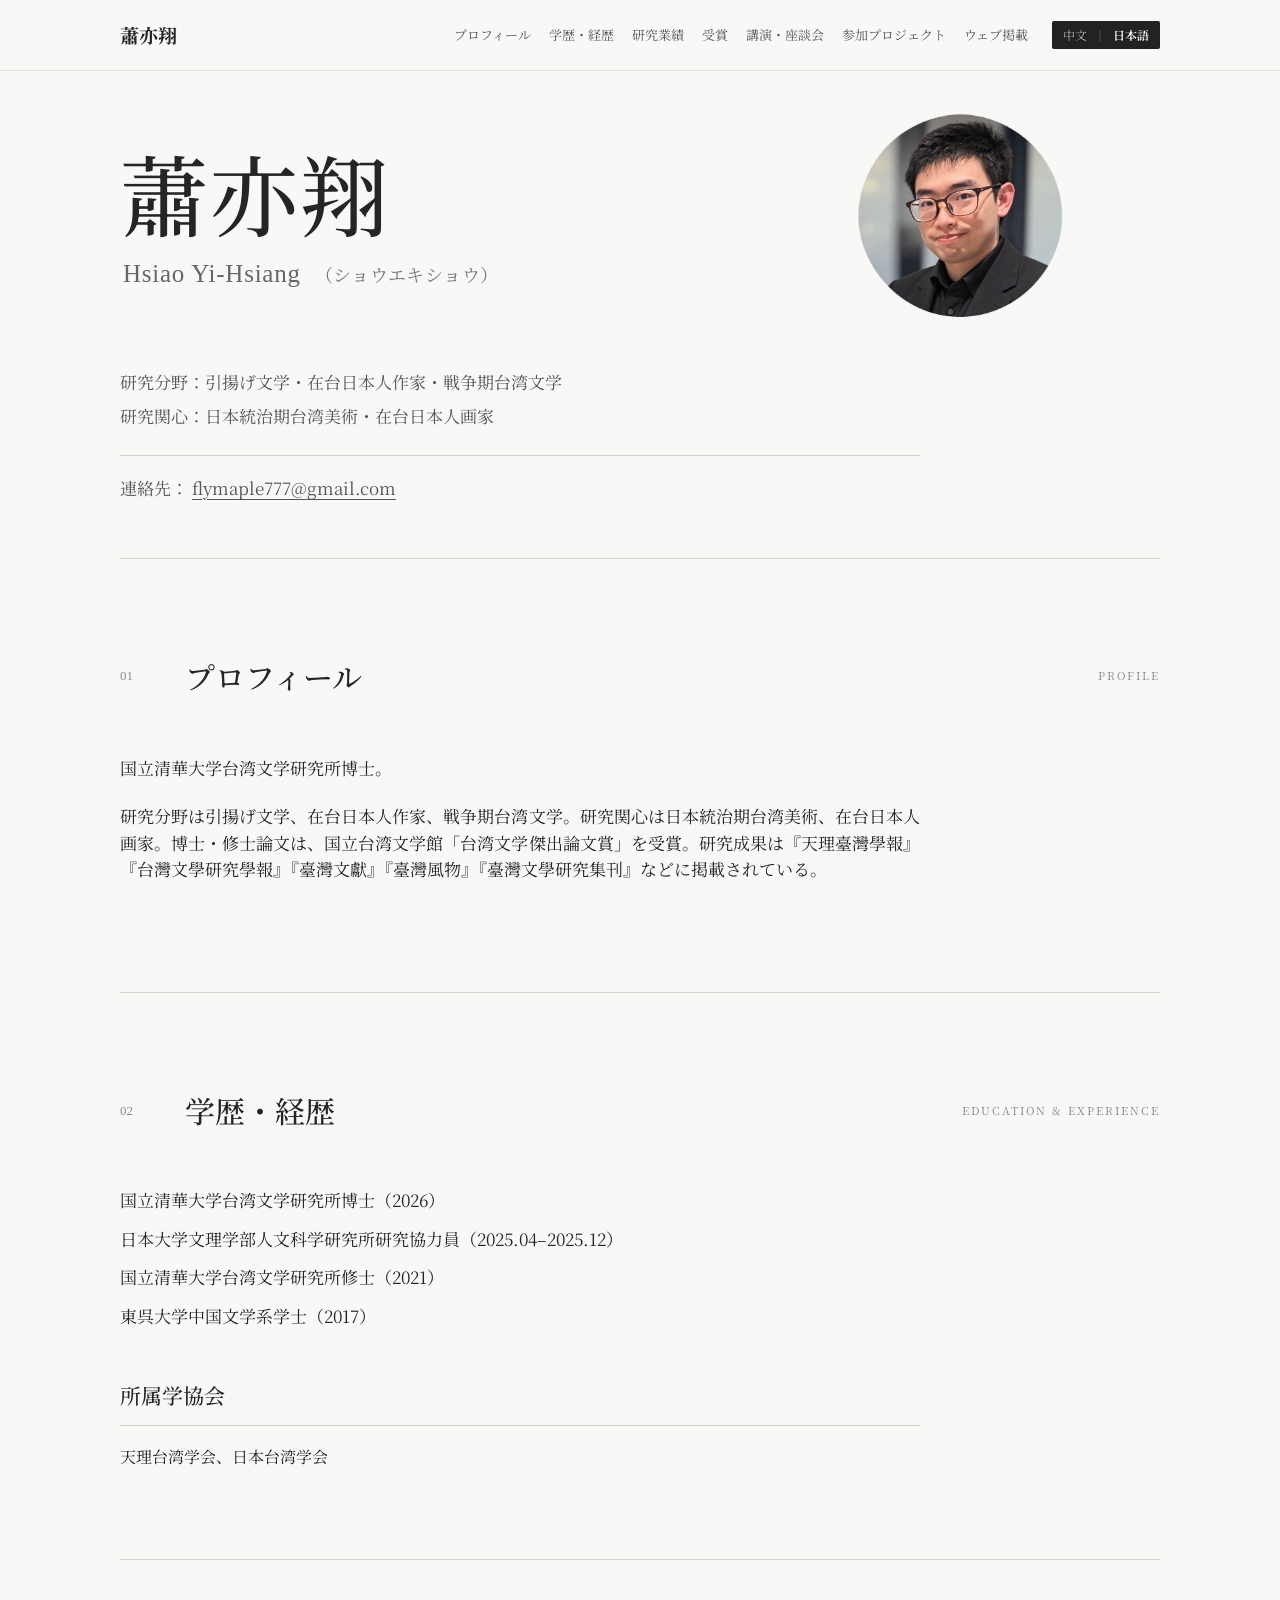
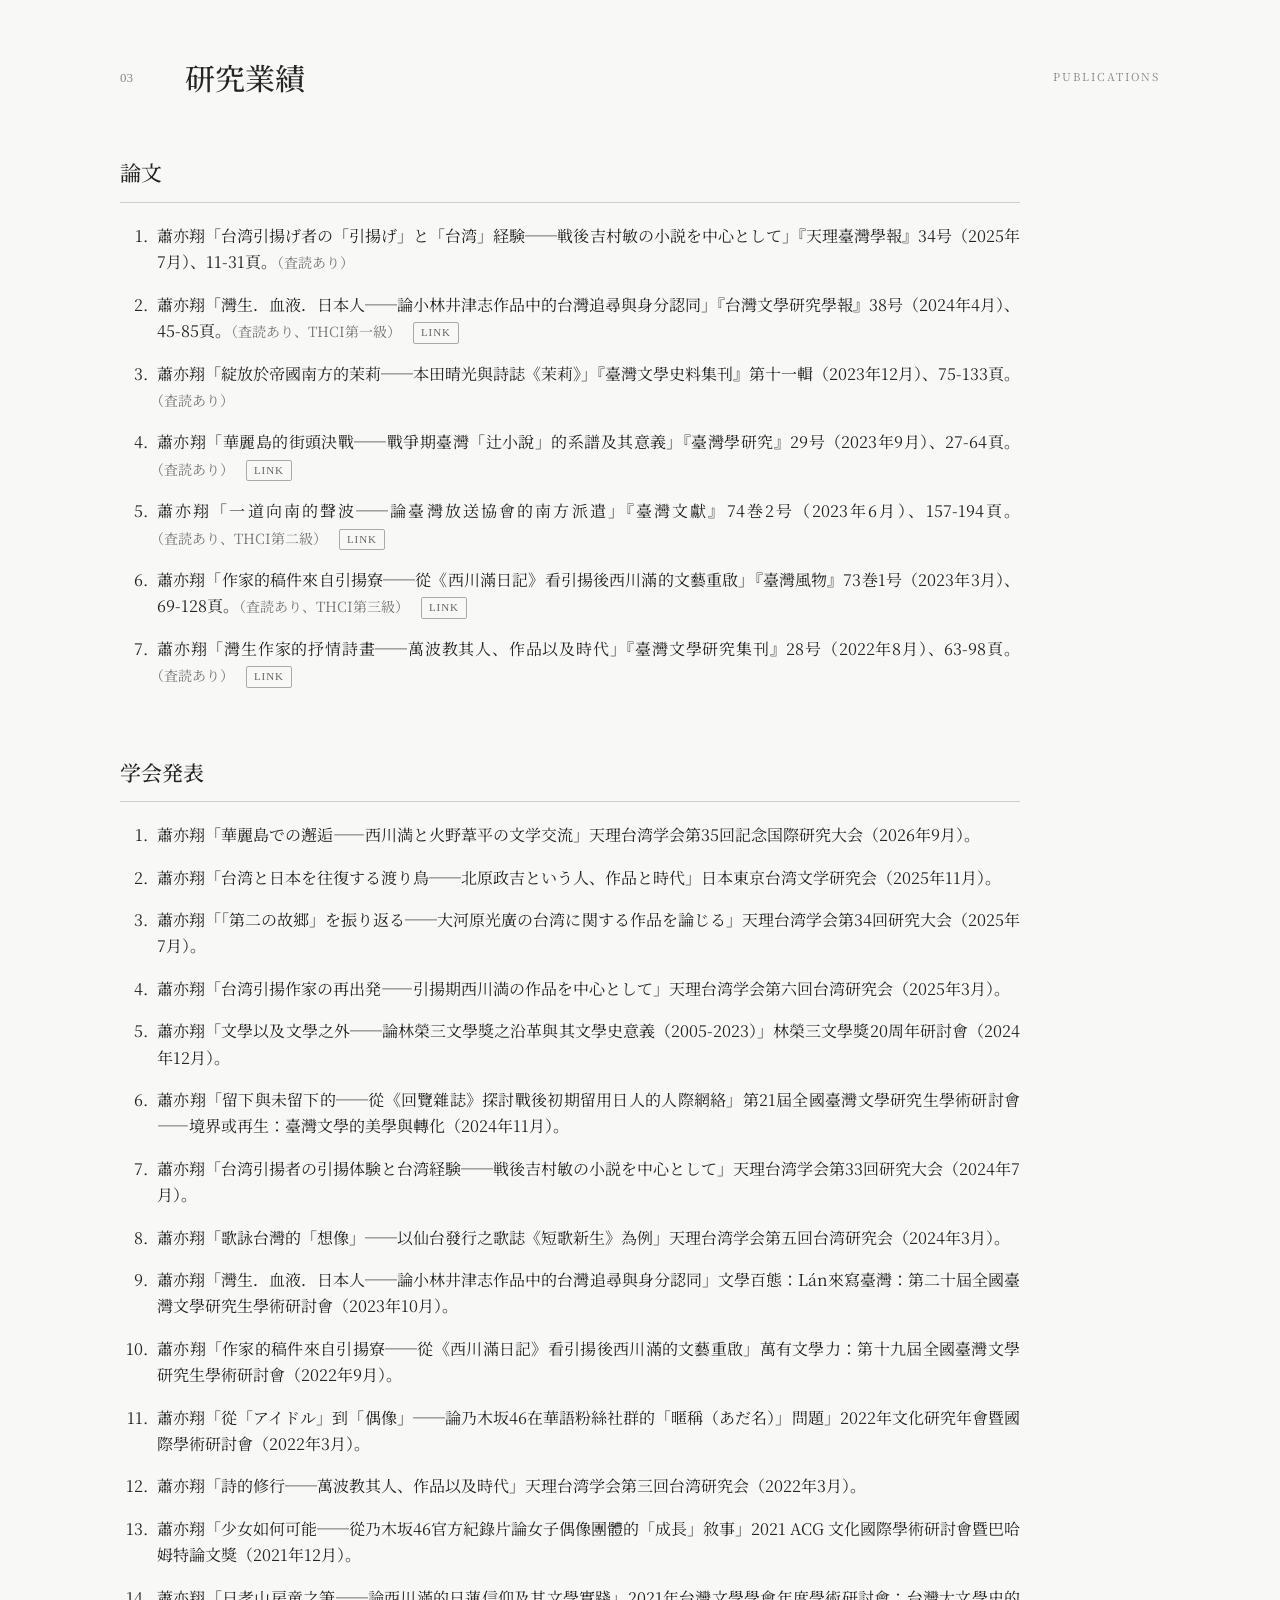
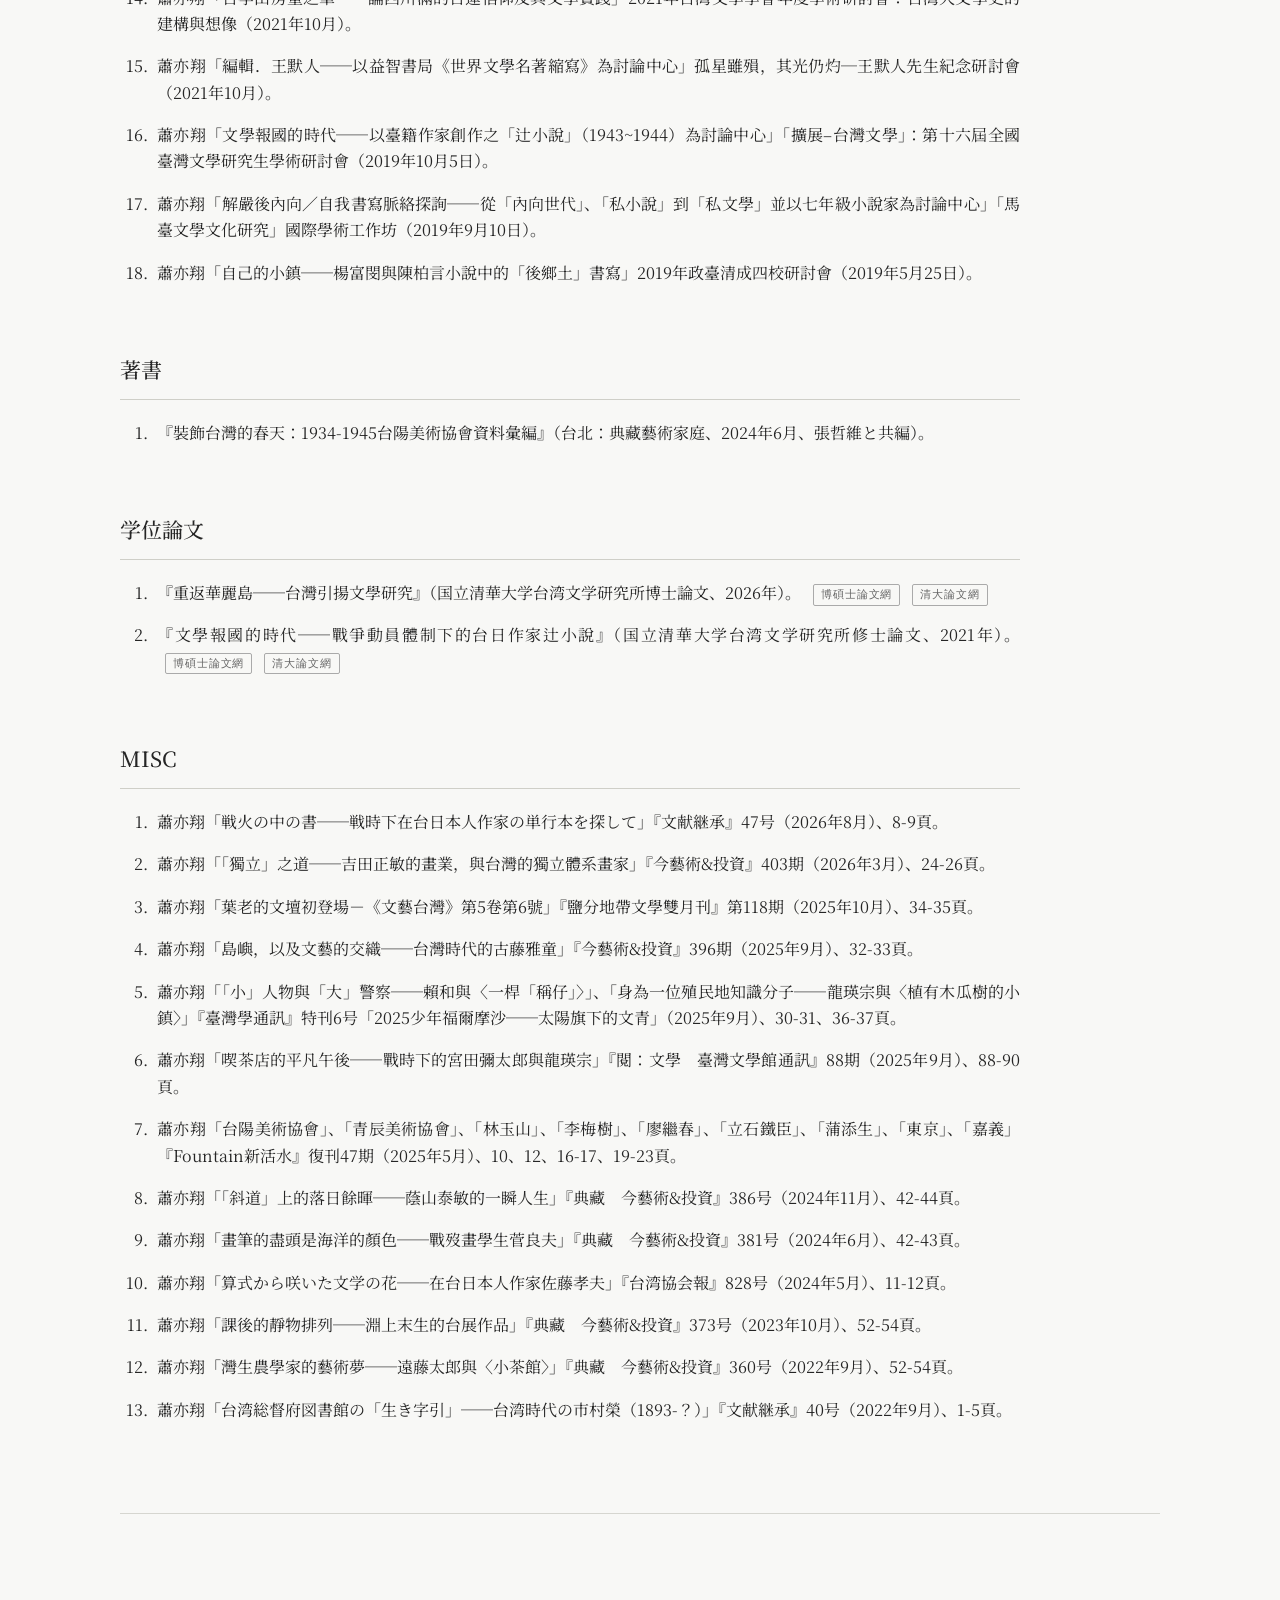
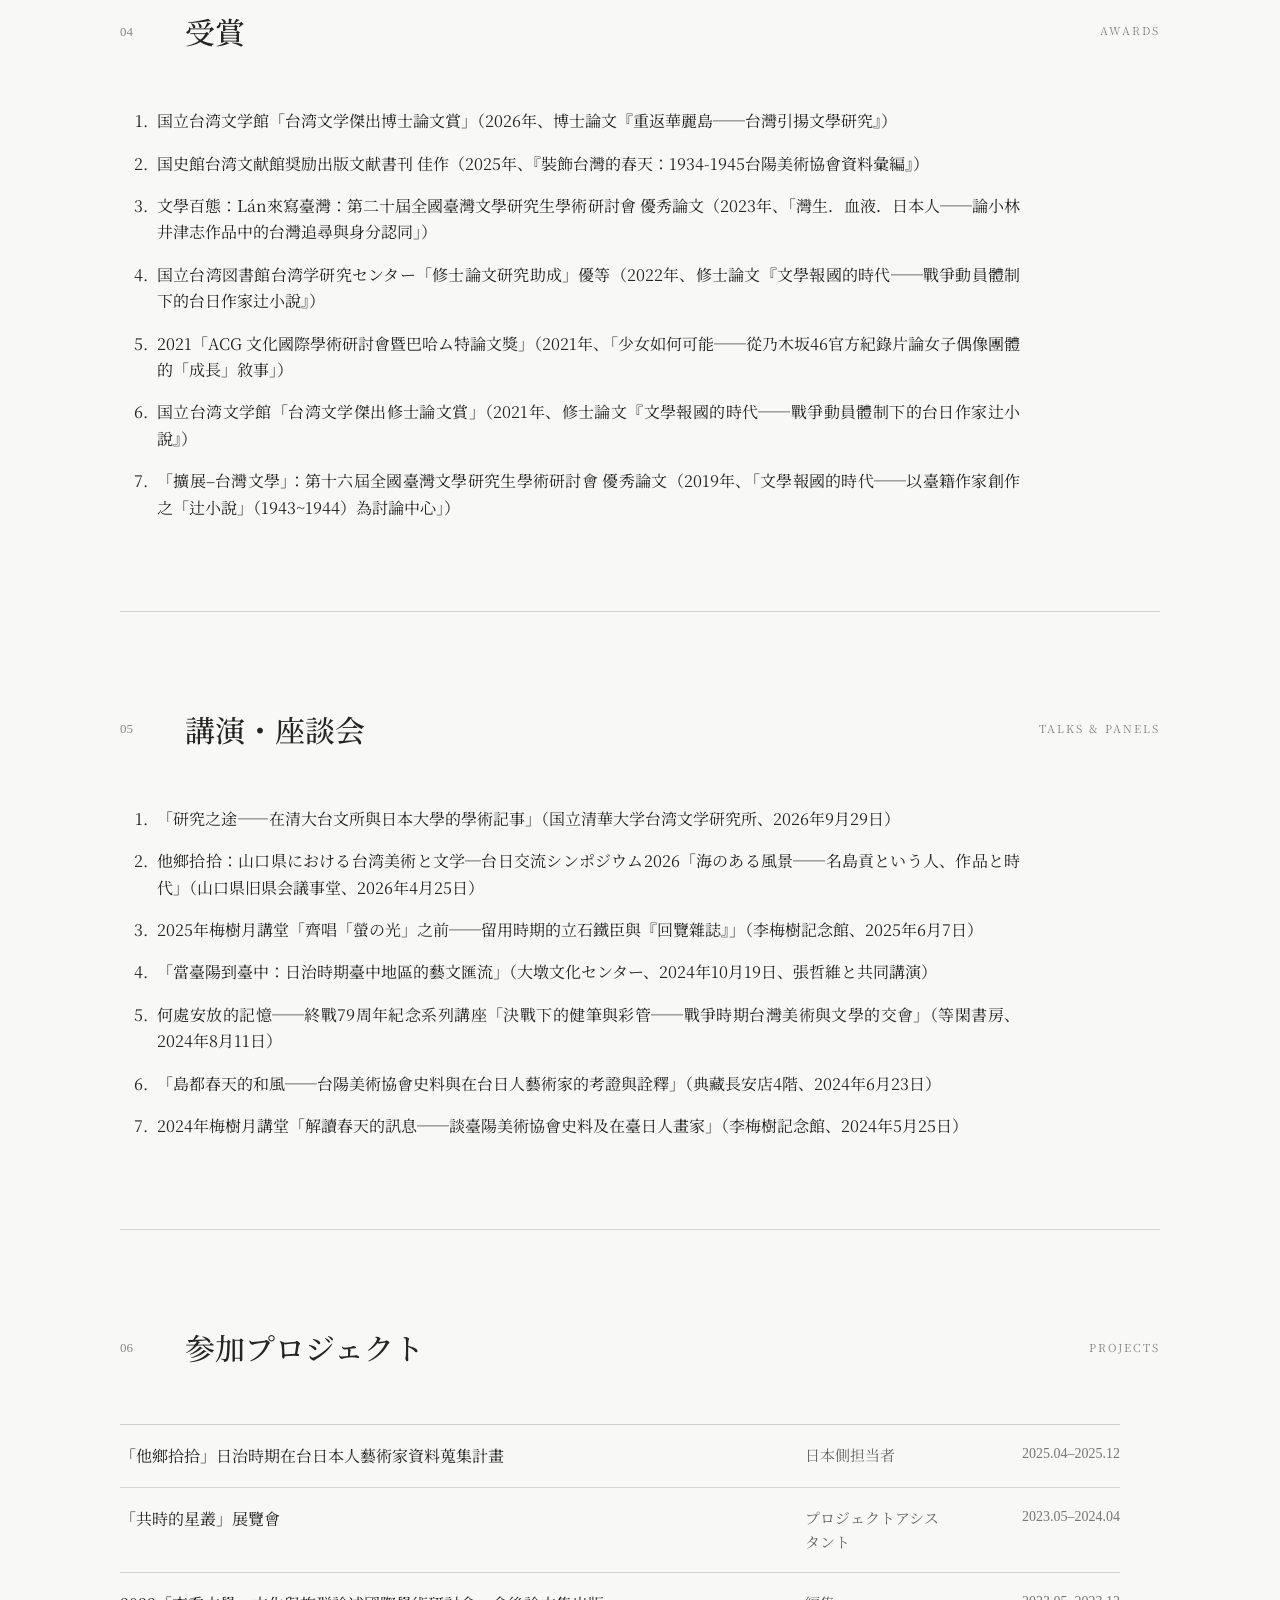
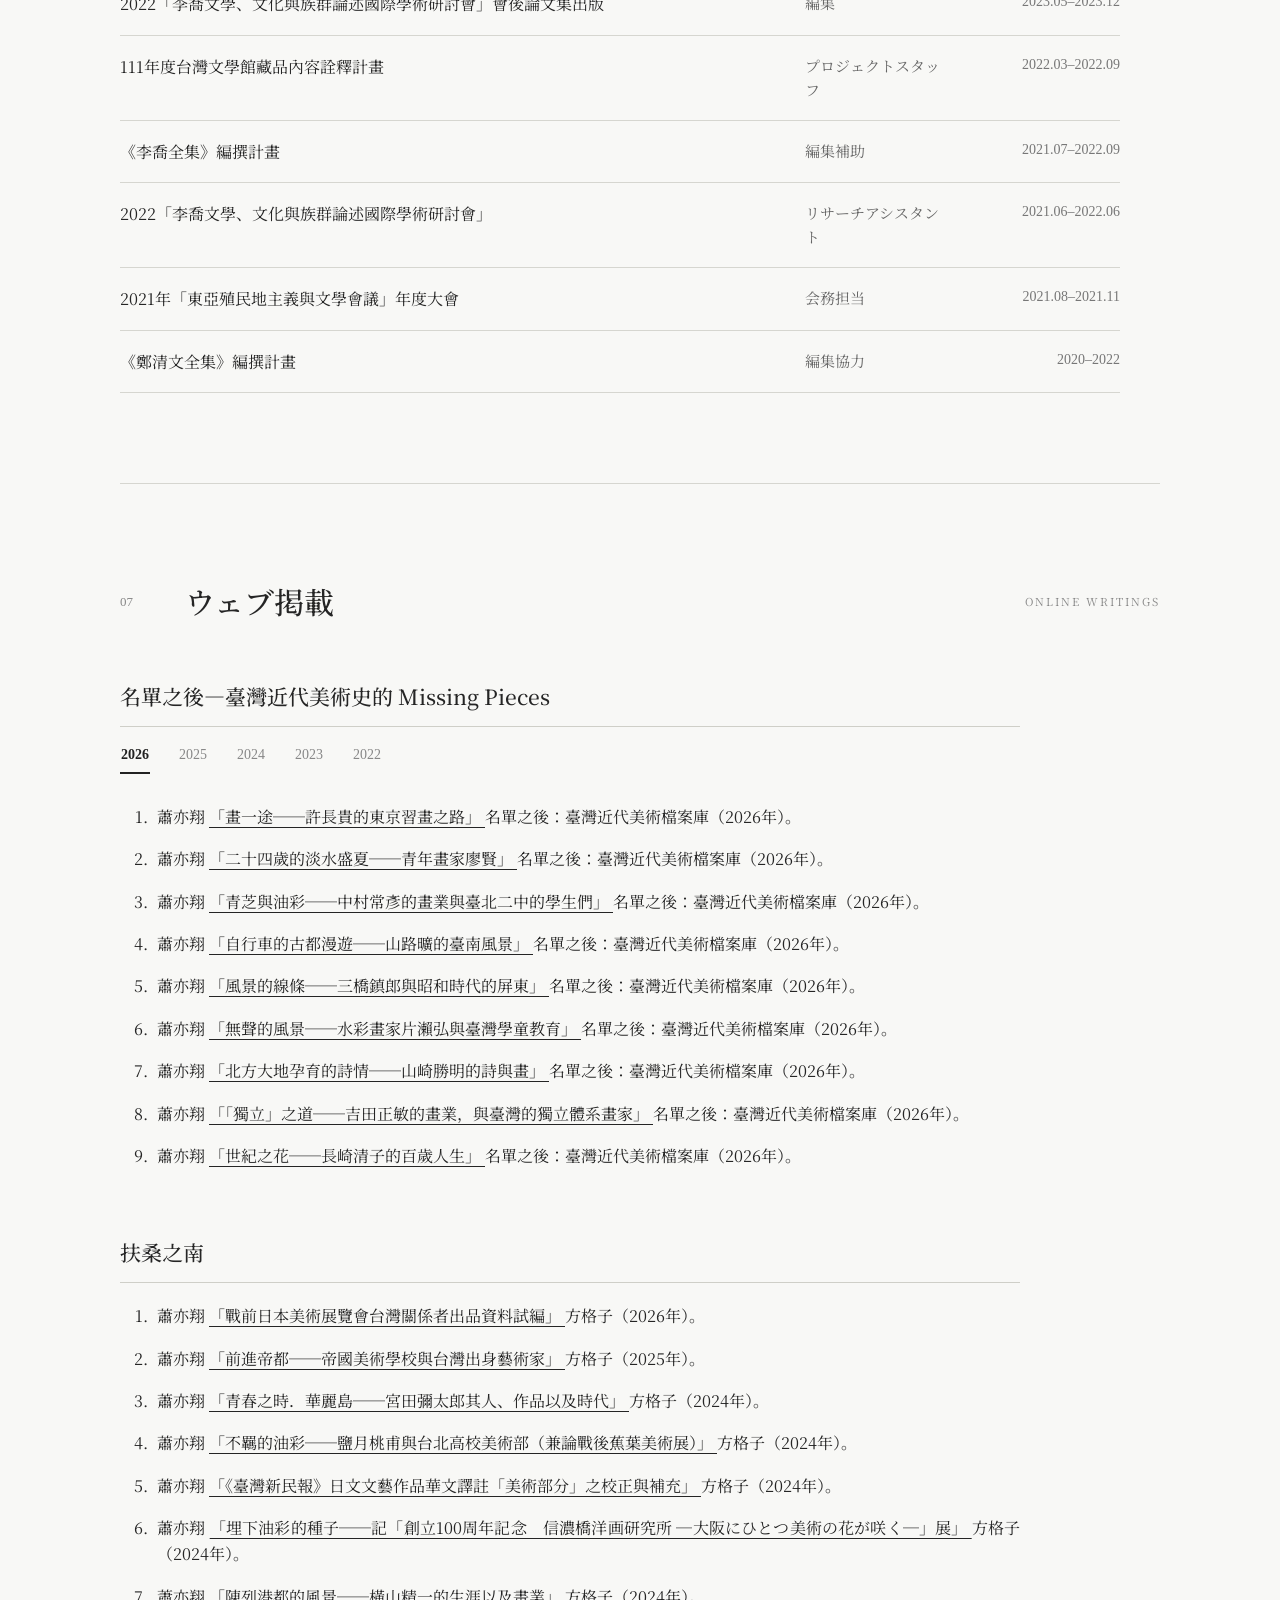
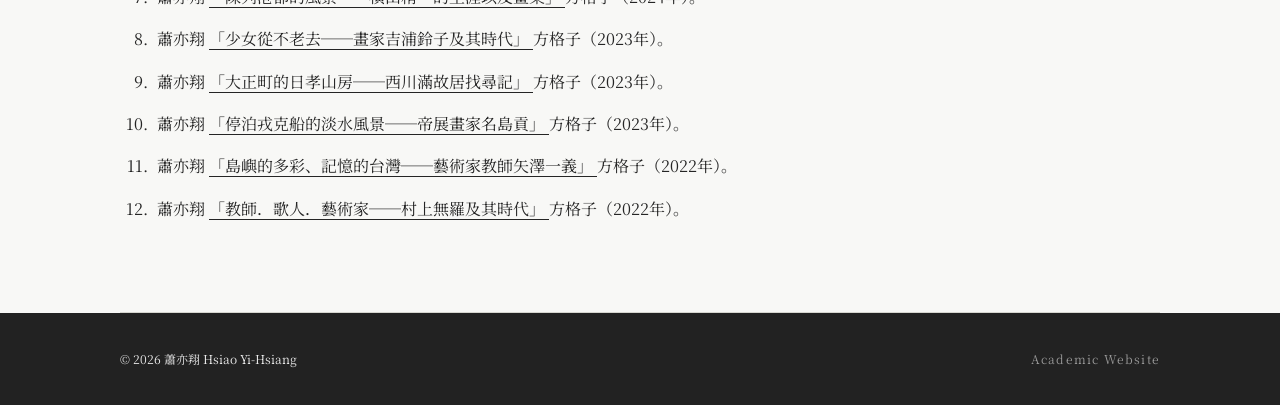
==== commit 4387579e: "Update index.html" ====
--- a/ja/index.html
+++ b/ja/index.html
@@ -352,6 +352,18 @@
                     </li>
 
                     <li>
+                        蕭亦翔「台湾引揚作家の再出発――引揚期西川満の作品を中心として」天理台湾学会第六回台湾研究会（2025年3月）。
+                    </li>
+
+                    <li>
+                        蕭亦翔「文學以及文學之外──論林榮三文學獎之沿革與其文學史意義（2005-2023）」林榮三文學獎20周年研討會（2024年12月）。
+                    </li>
+
+                    <li>
+                        蕭亦翔「留下與未留下的──從《回覽雜誌》探討戰後初期留用日人的人際網絡」第21屆全國臺灣文學研究生學術研討會——境界或再生：臺灣文學的美學與轉化（2024年11月）。
+                    </li>
+
+                    <li>
                         蕭亦翔「台湾引揚者の引揚体験と台湾経験──戦後吉村敏の小説を中心として」天理台湾学会第33回研究大会（2024年7月）。
                     </li>
 
